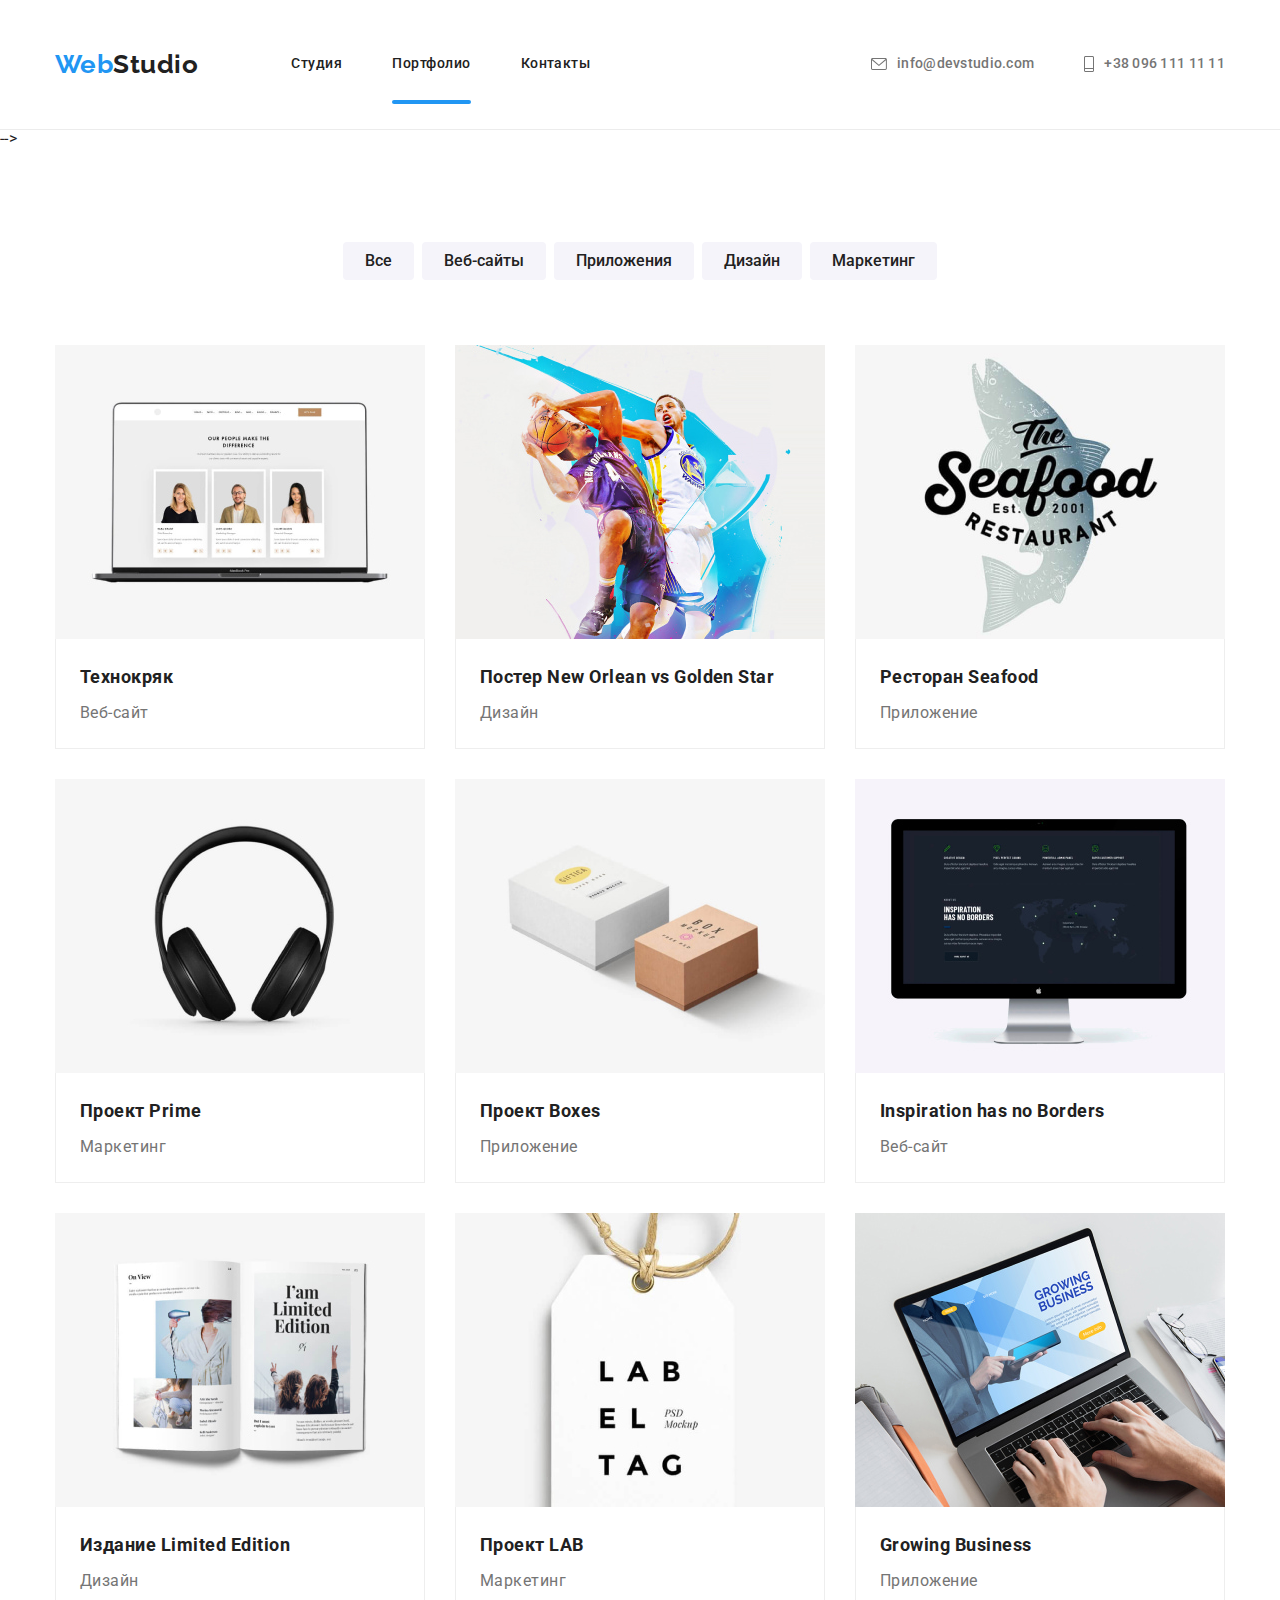
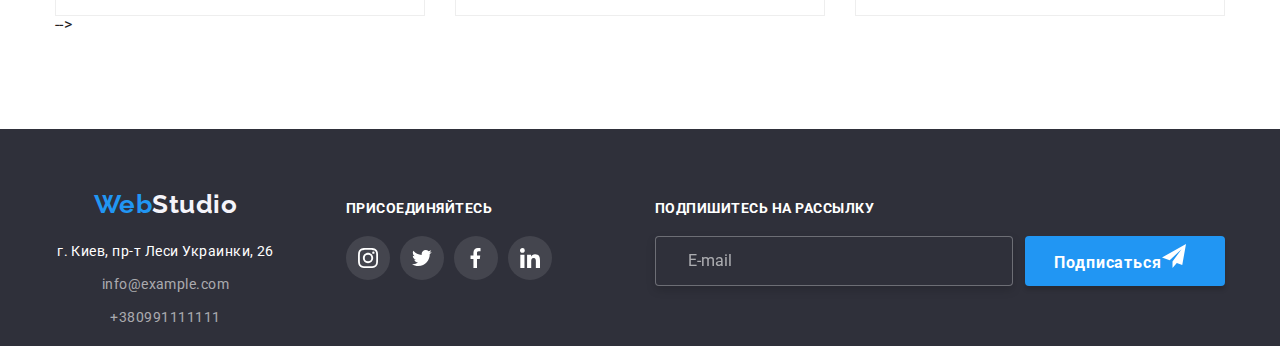
==== portfolio.html @ fa1cef8b "hw-8" ====
<!DOCTYPE html>
<html lang="en">
<head>
    <meta charset="UTF-8">
    <meta http-equiv="X-UA-Compatible" content="IE=edge">
    <meta name="viewport" content="width=device-width, initial-scale=1.0">
    <title>WebStudio</title>
    <link href="https://fonts.googleapis.com/css2?family=Raleway:wght@700&family=Roboto:wght@400;500;700;900&display=swap" 
        rel="stylesheet">
        <link rel="stylesheet" href="https://cdn.jsdelivr.net/npm/modern-normalize@1.1.0/modern-normalize.min.css">
    
    <link rel="stylesheet" href="./css/main.min.css">
</head>
<body class="body">
 <header class="header">
    <div class="container container__nav ">
        <a class="header__link " href="./index.html"><span class="header__logo">Web</span><span
                class="header__lable">Studio</span></a>

        <nav class="nav">
            <ul class="nav__list">
                <li class="nav__item"><a class="nav__link nav__link--current" href="./index.html">Студия</a></li>
                <li class="nav__item"><a class="nav__link nav__link--current nav__link--active "
                        href="./portfolio.html">Портфолио</a></li>
                <li class="nav__item"><a class="nav__link " href="">Контакты</a></li>

            </ul>
        </nav>


        <ul class="contacts">
            <li class="contacts__link"><a class="contacts__mail" href="mailtoo:info@devstudio.com"><svg
                        class="contacts__icon--mail">
                        <use href="./image/contacts/contacts.svg#icon-mail"></use>
                    </svg>info@devstudio.com</a></li>
            <li class="contacts__link"><a class="contacts__phone" href="tel:+380961111111"><svg
                        class="contacts__icon--phone">
                        <use href="./image/contacts/contacts.svg#icon-phone"></use>
                    </svg>+38 096 111 11 11</a></li>
        </ul>

    </div>
</header> -->


    
    <main>
               <section class="features" >
                <div class="container ">
                       
                <h1 hidden>Примеры работ</h1>
                            <ul class="features__benefits">
                                <li class="features__benesits"><button class="features__button" type="button">Все</button></li>
                            <li class="features__benesits"><button class="features__button" type="button">Веб-сайты</button></li>
                                <li class="features__benesits"><button class="features__button" type="button">Приложения</button></li>
                                <li class="features__benesits"><button class="features__button" type="button">Дизайн</button></li>
                                <li class="features__benesits"><button class="features__button" type="button">Маркетинг</button></li>
                            </ul>
                 
                        
                         <div class="project">
                            <ul class="project__list">
                               <li class="project__item">
                                  
                                       <a class="project__link" href="">
                                           <div class="project__card">
                                               <img src="./image/portfolio/Texno.jpg" alt="Технокряк" width="370" height="294"><p class="project__active">Ресурс предлагает комплексные предложения с разным уровнем функционала и сервисов. Все это позволит
                                                посетителю получить
                                                исчерпывающие сведения о компании или частном лице.</p>
                                           </div>
                                              <div class="project__description">
                                                    <h2 class="project__title" >Технокряк</h2>
                                                    <p class="project__text" >Веб-сайт</p>
                                            
                                              </div>
                                        </a>
                                  
                                   
                                </li>
                                <li class="project__item">
                                   <a class="project__link" href="">
                                   <div class="project__card">              
                                       <img src="./image/portfolio/New.jpg" alt="New Orlean vs Golden Star"  width="370" height="294">
                                       <p class="project__active">Ресурс предлагает комплексные предложения с разным уровнем функционала и сервисов. Все это позволит
                                    посетителю получить
                                    исчерпывающие сведения о компании или частном лице.</p></div>
                                           <div class="project__description">
                                                <h2 class="project__title">Постер New Orlean vs Golden Star</h2>
                                                <p class="project__text" >Дизайн</p>
                                           </div>
                                   </a>
                                    
                                </li>
                                <li class="project__item">
                                  <a class="project__link" href="">
                                        <div class="project__card"><img src="./image/portfolio/Seafood.jpg" alt="Ресторан Seafood" width="370" height="294"><p class="project__active">Ресурс предлагает комплексные предложения с разным уровнем функционала и сервисов. Все это позволит
                                            посетителю получить
                                            исчерпывающие сведения о компании или частном лице.</p></div>
                                           <div class="project__description">
                                                <h2 class="project__title">Ресторан Seafood</h2>
                                                <p class="project__text" >Приложение</p>
                                           </div>
                                  </a>
                                    
                                </li>
                                <li class="project__item">
                                    <a class="project__link" href="">
                                        <div class="project__card"><img src="./image/portfolio/Prime.jpg" alt="Проект Prime" width="370" height="294"><p class="project__active">Ресурс предлагает комплексные предложения с разным уровнем функционала и сервисов. Все это позволит
                                            посетителю получить
                                            исчерпывающие сведения о компании или частном лице.</p></div>
                                            <div class="project__description">
                                                <h2 class="project__title" >Проект Prime</h2>
                                                <p class="project__text" >Маркетинг</p>
                                            </div>
                                    </a>
                                    
                                </li>
                                <li class="project__item">
                                   <a class="project__link" href="">
                                       <div class="project__card"> <img src="./image/portfolio/Boxes.jpg" alt="Проект Boxes" width="370" height="294"><p class="project__active">Ресурс предлагает комплексные предложения с разным уровнем функционала и сервисов. Все это позволит
                                        посетителю получить
                                        исчерпывающие сведения о компании или частном лице.</p></div>
                                            <div class="project__description">
                                                <h2 class="project__title" >Проект Boxes</h2>
                                                <p class="project__text" >Приложение</p>
                                            </div>
                                   </a>
                                    
                                </li>
                                <li class="project__item">
                                    <a class="project__link" href="">
                                       <div class="project__card"> <img src="./image/portfolio/Inspiration.jpg" alt="Inspiration has no Borders" width="370" height="294"><p class="project__active">Ресурс предлагает комплексные предложения с разным уровнем функционала и сервисов. Все это позволит
                                        посетителю получить
                                        исчерпывающие сведения о компании или частном лице.</p></div>
                                            <div class="project__description">
                                                <h2 class="project__title" >Inspiration has no Borders</h2>
                                                <p class="project__text" >Веб-сайт</p>
                                            </div>
                                    </a>
                                    
                                </li>
                                <li class="project__item">
                                   <a class="project__link" href="">
                                        <div class="project__card"><img src="./image/portfolio/Limited.jpg" alt="Издание Limited Edition" width="370" height="294"><p class="project__active">Ресурс предлагает комплексные предложения с разным уровнем функционала и сервисов. Все это позволит
                                            посетителю получить
                                            исчерпывающие сведения о компании или частном лице.</p></div>
                                            <div class="project__description">
                                                <h2 class="project__title" >Издание Limited Edition</h2>
                                                <p class="project__text">Дизайн</p>
                                            </div>
                                   </a>
                                    
                                </li>
                                <li class="project__item">
                                    <a class="project__link" href="">
                                        <div class="project__card"><img src="./image/portfolio/LAB.jpg" alt="Проект LAB" width="370" height="294"><p class="project__active">Ресурс предлагает комплексные предложения с разным уровнем функционала и сервисов. Все это позволит
                                            посетителю получить
                                            исчерпывающие сведения о компании или частном лице.</p></div>
                                           <div class="project__description">
                                                <h2 class="project__title" >Проект LAB</h2>
                                                <p class="project__text">Маркетинг</p>
                                           </div>
                                    </a>
                                    
                                </li>
                                <li class="project__item">
                                    <a class="project__link" href="">
                                        <div class="project__card"><img src="./image/portfolio/Growing.jpg" alt="Growing Business" width="370" height="294"><p class="project__active">Ресурс предлагает комплексные предложения с разным уровнем функционала и сервисов. Все это позволит
                                            посетителю получить
                                            исчерпывающие сведения о компании или частном лице.</p></div>
                                           <div class="project__description">
                                                <h2 class="project__title" >Growing Business</h2>
                                                <p class="project__text" >Приложение</p>
                                           </div>
                                    </a>
                                 
                                </li>
                            </ul> 
                        </div>  -->
              </div> 
               </section>
        </main>
 <footer class="footer">
    <div class="container container__footer">
        <div class="footer__wrapper">
            <a class="footer__link" href="./index.html"><span class="footer__logo">Web</span><span
                    class="footer__visible">Studio</span></a>
            <address class="footer__address footer-contacts">г. Киев, пр-т Леси Украинки, 26</address>
            <ul class="footer__contacts">
                <li class="footer__item"><a class="footer__mail" href="mailto:info@example.com">info@example.com</a>
                </li>
                <li><a class="footer__phone" href="tel:+380991111111">+380991111111</a></li>
            </ul>
        </div>
        <div class="social-media">
            <h2 class="social-media__join">ПРИСОЕДИНЯЙТЕСЬ</h2>
            <ul class="social-media__list">
                <li class="social-media__team">
                    <a href="" class="social-media__icon"><svg class="social-media__network">
                            <use href="./image/network/symbol-defs.svg#icon-instagram"></use>
                        </svg></a>
                </li>
                <li class="social-media__team">
                    <a href="" class="social-media__icon"><svg class="social-media__network">
                            <use href="./image/network/symbol-defs.svg#icon-twitter"></use>
                        </svg></a>
                </li>
                <li class="social-media__team">
                    <a href="" class="social-media__icon"><svg class="social-media__network">
                            <use href="./image/network/symbol-defs.svg#icon-facebook"></use>
                        </svg></a>
                </li>
                <li class="social-media__team">
                    <a href="" class="social-media__icon"><svg class="social-media__network">
                            <use href="./image/network/symbol-defs.svg#icon-linkedin"></use>
                        </svg></a>
                </li>
            </ul>
        </div>

        <div class="subscribe">
            <h2 class="subscribe__title">Подпишитесь на рассылку</h2>
            <form class="subscribe__form">
                <label for="mail" class=""></label>
                <input type="text" class="footer-input" placeholder="E-mail" name="mail" id="mail">
                <button type="submit" class="subscribe__button"><span class="subscribe__text">Подписаться<svg
                            class="subscribe__icon">
                            <use href="./image/modal/airplane.svg#icon-airplane"></use>
                        </svg></span></button>
            </form>

        </div>
    </div>

</footer> 
</body>
</html>
---- css/main.min.css ----
:root{--primary-text-color: #2196f3;--title-text-color: #757575;--accent-color: #212121;--primary-background: #e5e5e5;--main-tetle-text: #ffffff}.visually-hidden{position:absolute;width:1px;height:1px;margin:-1px;border:0;padding:0;white-space:nowrap;clip-path:inset(100%);clip:rect(0 0 0 0);overflow:hidden}.body-common{color:var(--accent-color);font-family:Roboto,sans-serif;letter-spacing:.03em}h1,h2,h3,h4,p{margin-top:0;margin-bottom:0}ul{list-style:none;padding-left:0;margin-top:0;margin-bottom:0}textarea{resize:none}a{text-decoration:none}img{display:block;height:auto}a{color:var(--accent-color);text-decoration:none}.body{color:var(--accent-color);font-family:Roboto,sans-serif;letter-spacing:.03em}.container{width:100%;padding-left:15px;padding-right:15px;margin-left:auto;margin-right:auto}@media screen and (min-width: 768px){.container{width:768px}}@media screen and (min-width: 1200px){.container{width:1200px}}.header{border-bottom:1px solid #ececec;padding-top:16px;padding-bottom:16px}@media screen and (min-width: 768px){.header{padding-top:26px;padding-bottom:26px}}@media screen and (min-width: 1200px){.header{padding-top:24px;padding-bottom:25px}}.container__nav{display:flex;align-items:center}.header__link{font-family:Raleway;font-weight:700;margin-right:93px}@media screen and (max-width: 768px){.header__link{margin-right:88px}}@media screen and (min-width: 320px){.header__link{font-size:24px;line-height:1.16}}@media screen and (min-width: 767px){.header__link{font-size:24px;line-height:1.16}}@media screen and (min-width: 1200px){.header__link{font-size:26px;line-height:1.19}}@media screen and (max-width: 767px){.nav{display:none}}.nav__list{display:flex}.nav__item{margin-right:50px}.nav__item:last-child{margin:0}.nav__link:active{color:var(--primary-text-color)}.nav__link{padding-top:32px;padding-bottom:32px;display:block;position:relative;transition:color 250ms cubic-bezier(0.4, 0, 0.2, 1)}.nav__link:hover,.nav__link:focus{color:var(--primary-text-color)}.nav__link:active::after,.nav__link:focus::after{opacity:0}.nav__link--active:after{content:"";display:block;width:100%;height:4px;background-color:var(--primary-text-color);border-radius:2px;position:absolute;left:0;bottom:0;opacity:1}.nav__link--current{color:#2196f3}.header-contacts{display:flex;justify-content:flex-end}.contacts{display:flex;margin-left:auto;flex-direction:column}@media screen and (max-width: 767px){.contacts{display:none}}@media screen and (min-width: 1200px){.contacts{flex-direction:row}}@media screen and (min-width: 767px){.contacts__link{margin-right:auto}}@media screen and (min-width: 1200px){.contacts__link{margin-right:50px}}.contacts__icon--phone{width:10px;height:16px;margin-right:10px;fill:currentColor;transition:fill 250ms cubic-bezier(0.4, 0, 0.2, 1)}.contacts__icon--mail{width:16px;height:12px;margin-right:10px;fill:currentColor;transition:fill 250ms cubic-bezier(0.4, 0, 0.2, 1)}.contacts__link:last-child{margin-right:0}a:hover .contacts__icon--mail{fill:var(--primary-text-color)}a:focus .contacts__icon--mail{fill:var(--primary-text-color)}a:hover .contacts__icon--phone{fill:var(--primary-text-color)}a:focus .contacts__icon--phone{fill:var(--primary-text-color)}.contacts__phone,.contacts__mail{color:var(--title-text-color);font-weight:500;font-size:14px;line-height:1.14;letter-spacing:.02em;align-items:center;display:flex;transition:color 250ms cubic-bezier(0.4, 0, 0.2, 1)}@media screen and (min-width: 767px){.contacts__phone,.contacts__mail{padding-top:5px;padding-bottom:5px}}@media screen and (min-width: 1200px){.contacts__phone,.contacts__mail{padding-top:32px;padding-bottom:32px}}.contacts__phone:hover,.contacts__phone:focus,.contacts__mail:hover,.contacts__mail:focus{color:var(--primary-text-color)}.plan{padding-top:94px;padding-bottom:94px}.plan__title{color:var(--accent-color);font-weight:700;font-size:14px;line-height:1.14;text-transform:uppercase;margin-bottom:10px}@media screen and (min-width: 320px)and (max-width: 767px){.plan__title{text-align:center}}@media screen and (min-width: 767px){.plan__list{display:flex;justify-content:center;flex-wrap:wrap}}@media screen and (min-width: 1200px){.plan__list{display:flex}}.plan__item{max-width:450px;margin-left:auto;margin-right:auto;margin-bottom:30px}@media screen and (min-width: 767px){.plan__item{width:354px;height:120px;margin-bottom:161px}}@media screen and (min-width: 1200px){.plan__item{width:270px;margin-right:30px;font-size:14px;line-height:1.7}.plan__item:last-child{margin-right:0}}.plan__item::before{display:block;content:"";height:120px;background-color:#f5f4fa;background-size:70px 70px;background-repeat:no-repeat;background-position:center;margin-bottom:30px}.plan__icon::before{background-image:url("../image/icon/antenna.svg")}.plan__vector::before{background-image:url("../image/icon/clock.svg")}.plan__diagram::before{background-image:url("../image/icon/diagram.svg")}.plan__astronaut::before{background-image:url("../image/icon/astronaut.svg")}.plan__advantage{font-size:14px;line-height:1.71}.mobile-menu{position:fixed;top:0;left:0;width:100vw;height:100vh;transform:translateX(100%);visibility:hidden;transition:transform 300ms;pointer-events:none}@media screen and (min-width: 480px)and (max-width: 767px){.mobile-menu{background-color:#fff;box-shadow:0px 4px 8px rgba(0,0,0,.04),0px 2px 4px rgba(0,0,0,.08),0px 1px 3px rgba(0,0,0,.16)}}.mobile-menu.is-open{transform:translateX(0);visibility:visible;pointer-events:initial}.mobile-nav{width:100%;height:100%;background-color:#fff;padding-top:48px;padding-left:40px}@media screen and (min-width: 480px)and (max-width: 767px){.mobile-nav{width:100%}}.mobile-nav__link{display:inline-block;margin-bottom:32px;font-weight:500;font-size:40px;line-height:47px;letter-spacing:.02em;color:#212121}.mobile-nav__link:hover{color:#2196f3}.mobile-nav__link:focus{color:#2196f3}.mobile-nav__list{display:inline-block;margin-bottom:306px}.mobile-contacts__link{display:inline-block;font-weight:500;font-size:34px;line-height:1.17;letter-spacing:.02em;color:#2196f3;margin-bottom:32px}.mobile-contacts__mail{display:inline-block;font-weight:500;font-size:24px;line-height:1.16px;letter-spacing:.02em;color:#757575;margin-bottom:64px}.mobile-socials{display:flex}.mobile_socials__link{font-weight:500;font-size:18px;line-height:1.2px;letter-spacing:.02em;color:#2196f3}.menu-btn{display:block;width:40px;height:40px;margin:0;padding:0;margin-left:auto;background-color:rgba(0,0,0,0);border:rgba(0,0,0,0);outline:rgba(0,0,0,0);z-index:99}@media screen and (min-width: 768px){.menu-btn{display:none}}.menu-btn__icon{width:40px;height:40px}.menu-btn__icon-open{opacity:0}.menu-btn__icon-close{opacity:1}.menu-btn.is-active .menu-btn__icon-open{opacity:1}.menu-btn.is-active .menu-btn__icon-close{opacity:0}.hero__button{color:var(--main-tetle-text);background-color:var(--primary-text-color);cursor:pointer;box-shadow:0px 4px 4px rgba(0,0,0,.15);border-radius:4px;font-weight:700;font-size:16px;line-height:1.88;width:200px;height:50px;display:block;margin-left:auto;margin-right:auto}.backdrop{position:fixed;top:0;left:0;width:100%;height:100%;background-color:rgba(0,0,0,.2);opacity:1;transition:opacity 250ms cubic-bezier(0.4, 0, 0.2, 1),visibility 250ms cubic-bezier(0.4, 0, 0.2, 1)}.backdrop.is-hidden{opacity:0;pointer-events:none;visibility:hidden}.backdrop.is-hidden .modal{transform:translate(-50%, -50%) scale(0.9)}.modal{min-height:581px;min-width:528px;background-color:var(--main-tetle-text);position:absolute;top:50%;left:50%;transform:translate(-50%, -50%) scale(1);transition:transform 250ms cubic-bezier(0.4, 0, 0.2, 1)}.buttom__close{position:absolute;top:8px;right:8px;width:30px;height:30px;cursor:pointer;border:1px solid rgba(0,0,0,.1);border-radius:100%;background:#fff}.buttom__close:before,.buttom__close:after{content:"";position:absolute;top:12px;left:4px;width:20px;height:2px;background:#000;transition:background-color 250ms cubic-bezier(0.4, 0, 0.2, 1)}.buttom__close:before{webkit-transform:rotate(45deg);transform:rotate(45deg)}.buttom__close:after{webkit-transform:rotate(-45deg);transform:rotate(-45deg)}.buttom__close:hover::before{background-color:var(--primary-text-color)}.buttom__close:hover::after{background-color:var(--primary-text-color)}.buttom__close:focus::before{background-color:var(--primary-text-color)}.buttom__close:focus::after{background-color:var(--primary-text-color)}.form{padding:40px;margin-left:auto;margin-right:auto}.form__field{margin-bottom:28px;display:flex;flex-direction:column;font-weight:400;font-size:12px;line-height:14px;color:var(--title-text-color)}.form__field{margin-bottom:10px;display:flex;flex-direction:column}.form__field:focus-within{fill:#2196f3}.form__user{position:absolute;top:107px;left:56px;width:12px;height:12px}.form__phone{position:absolute;top:174px;left:55px;width:13px;height:13px}.form__mail{position:absolute;width:15px;height:12px;top:243px;left:54px}.form__name{display:block;height:40px;position:relative;transition:border 250ms cubic-bezier(0.4, 0, 0.2, 1)}.form__title{font-weight:700;font-size:20px;line-height:23px;text-align:center;margin-bottom:12px;color:var(--accent-color)}.form label{margin-bottom:4px}.form input{margin:0;padding:6px 10px;border:1px solid rgba(33,33,33,.2);border-radius:4px;padding-left:42px;outline:none}input:focus{border:1px solid var(--primary-text-color)}.form input::placeholder{padding-left:16px;font-size:12px;line-height:14px;letter-spacing:.01em;color:rgba(117,117,117,.5)}.form__agree{font-weight:400;font-size:14px;line-height:24px;color:var(--title-text-color);margin-bottom:30px;display:flex}.form__agree input{margin-right:8px}.form__agree label{display:flex;align-items:center}textarea:focus{border:1px solid var(--primary-text-color)}.form__comment{padding:16px;border:1px solid rgba(33,33,33,.2);box-sizing:border-box;border-radius:4px;height:120px;color:rgba(117,117,117,.5);outline:none;transition:border 250ms cubic-bezier(0.4, 0, 0.2, 1)}.visually-hidden:checked+.form__lable{border-color:#2196f3;background-color:#2196f3;background-image:url("../image/modal/check.svg");background-size:contain;background-origin:border-box;background-repeat:no-repeat}.visually-hidden:focus+.form__lable{border-color:#2196f3}.form__lable{display:inline-block;border:2px solid var(--accent-color);border-radius:2px;width:16px;height:15px;margin-right:8px}.button__send{display:block;width:200px;height:50px;background-color:var(--primary-text-color);box-shadow:0px 4px 4px rgba(0,0,0,.15);border-radius:4px;margin-left:auto;margin-right:auto;color:var(--main-tetle-text);font-weight:700;font-size:16px;line-height:30px;letter-spacing:.06em}.form__link{color:#2196f3;text-decoration:underline}.hero{background:#2f303a;max-width:1600px;padding-top:118px;padding-bottom:118px;height:400px;text-align:center;margin-left:auto;margin-right:auto;background-position:center;background-size:cover;background-repeat:no-repeat;background-image:linear-gradient(to right, rgba(47, 48, 58, 0.4), rgba(47, 48, 58, 0.4)),url("../image/home/team.jpg")}@media screen and (min-width: 1200px){.hero{padding-top:200px;padding-bottom:200px}}.hero__title{display:block;max-width:360px;font-weight:900;font-size:26px;line-height:1.62;text-align:center;letter-spacing:.06em;text-transform:uppercase;color:var(--main-tetle-text);margin-left:auto;margin-right:auto;margin-bottom:30px}@media screen and (min-width: 1200px){.hero__title{max-width:700px;font-size:44px;line-height:1.36}}@media screen and (max-width: 1199px){.about__section{display:none}}.about__list{display:flex;margin-right:-30px}.about__item{flex-basis:calc((100% - 180px)/3);margin-right:30px;position:relative}.about__item:last-child{margin-right:0}.about__title{color:var(--accent-color);font-size:36px;line-height:1.17;text-align:center;margin-bottom:50px}.about__text{position:absolute;bottom:0;width:370px;height:70px;background-color:rgba(47,48,58,.8)}.about__description{font-weight:700;font-size:14px;line-height:16px;text-align:center;text-transform:uppercase;color:#fff;padding-top:27px}.team{background:#f5f4fa;padding-top:94px;padding-bottom:94px;height:2761px}@media screen and (min-width: 767px){.team__list{display:flex;flex-wrap:wrap}}@media screen and (min-width: 1200px){.team__list{display:flex}}.team__item{background:#fff;box-shadow:0px 1px 3px rgba(0,0,0,.12),0px 1px 1px rgba(0,0,0,.14),0px 2px 1px rgba(0,0,0,.2);border-radius:0px 0px 4px 4px;width:450px;margin-left:auto;margin-right:auto;margin-bottom:30px}.team__item:last-child{margin-bottom:0px}@media screen and (min-width: 767px)and (max-width: 1199px){.team__item{width:353px;margin-right:30px;margin-bottom:30px;flex-basis:calc((100% - 60px)/2)}.team__item:nth-child(n+3){margin-bottom:0}}@media screen and (min-width: 1200px){.team__item{width:270px;margin:0;margin-right:30px}}.team__caption-list:last-child{margin-right:0}.team__img{display:flex;flex-basis:calc((100% - 360px)/4);margin-right:30px}.team__caption{font-weight:bold;font-size:28px;line-height:1.17;text-align:center;letter-spacing:.03em;margin-bottom:30px}@media screen and (min-width: 1200px){.team__caption{font-size:36px;line-height:42px;margin-bottom:50px}}.team__title{font-weight:500;font-size:16px;line-height:1.18;text-align:center;margin-bottom:10px}.team__aside{padding-top:30px;padding-bottom:30px}.team__desc{font-size:16px;line-height:1.18;color:var(--title-text-color);margin-bottom:0;text-align:center}.team-list__icon{display:flex;padding-top:16px;justify-content:center}.team__icon{margin-right:10px;text-align:center}.team__icon:last-child{margin-right:0}.team__link{width:44px;height:44px;display:flex;justify-content:center;align-items:center;border-radius:50%;transition:background-color 250ms cubic-bezier(0.4, 0, 0.2, 1)}.team__link:hover,.team__link:focus{fill:#fff;background-color:#2196f3}.team__svg{width:20px;height:20px;fill:#afb1b8;transition:fill 250ms cubic-bezier(0.4, 0, 0.2, 1)}.team__link:hover .team__svg,.team__link:focus .team__svg{fill:#fff}.clients{padding-top:94px;padding-bottom:94px}.clients__list{display:flex;justify-content:center;flex-wrap:wrap;margin-right:-30px;margin-bottom:-30px}.clients__item{min-width:210px;min-height:92px;margin-right:30px;margin-bottom:30px}@media scscreen and (min-width: 767px)and (max-width: 1199px){.clients__item{min-width:226px}.clients__item:nth-child(n+3){margin-bottom:0}}@media screen and (min-width: 1200px){.clients__item{min-width:170px}}.clients__item{fill:#2196f3}.clients__item:not(:last-child){margin-right:30px}.clients__link{display:flex;width:100%;height:100%;justify-content:center;align-items:center;border:1px solid #afb1b8;border-radius:4px;transition:border-color 250ms cubic-bezier(0.4, 0, 0.2, 1)}.clients__link:hover,.clients__link:focus{fill:#2196f3}.clients__link:hover,.clients__link:focus{border-color:#2196f3}.clients__link:hover .clients__item:last-child{margin-right:0}.clients__link{fill:#afb1b8}.clients-title{text-align:center;font-weight:bold;font-size:36px;line-height:42px;color:var(--accent-color);margin-bottom:50px}.clients__icon:hover .clients__link,.clients__icon:focus .clients__link{fill:#2196f3}.clients__icon{width:106px;height:60px;transition:fill 250ms cubic-bezier(0.4, 0, 0.2, 1)}.footer{background:#2f303a;padding-top:60px;padding-bottom:60px}.footer__logo,.header__logo{color:var(--primary-text-color)}.footer__visible{color:#f5f4fa;font-family:Raleway}.footer__wrapper{margin-bottom:60px}@media screen and (min-width: 768px){.footer__wrapper{margin-right:165px}}@media screen and (man-width: 1199px){.footer__wrapper{justify-content:center}}@media screen and (min-width: 1200px){.footer__wrapper{margin-right:70px;flex-grow:1;margin-bottom:-60px}}.footer__link{display:inline-block;font-family:Raleway;font-weight:700;font-size:26px;line-height:1.19;display:block;margin-bottom:20px}.footer__address{font-style:normal;font-size:14px;line-height:1.71;color:var(--main-tetle-text);margin-bottom:9px}.footer__item:not(:last-child){margin-bottom:9px}.footer__phone,.footer__mail{font-size:14px;line-height:1.71;color:rgba(255,255,255,.6)}.social-media__icon{display:flex;width:44px;height:44px;border-radius:50%;justify-content:center;align-items:center;transition:background-color 250ms cubic-bezier(0.4, 0, 0.2, 1)}.social-media__icon:hover,.social-media__icon:focus{fill:#fff;background-color:#2196f3}.social-media__network{width:20px;height:20px}.container__footer{text-align:center}@media screen and (min-width: 768px){.container__footer{display:flex;align-items:baseline;justify-content:space-around;flex-wrap:wrap}}@media screen and (min-width: 1200px){.container__footer{justify-content:left;flex-wrap:nowrap}}.social-media__list{display:flex}@media screen and (max-width: 1199px){.social-media__list{justify-content:center}}@media screen and (min-width: 1200px){.social-media__list{justify-content:center}}.social-media{display:flex;flex-direction:column}@media screen and (max-width: 767px){.social-media{margin-top:60px}}@media screen and (max-width: 1199px){.social-media{justify-content:center}}@media screen and (min-width: 1200px){.social-media{justify-content:left;margin-right:93px}}.social-media__join{font-weight:700;font-size:14px;line-height:16px;text-transform:uppercase;color:#fff;margin-bottom:20px;text-align:center}@media screen and (min-width: 1200px){.social-media__join{text-align:left}}.social-media__team{margin-right:10px;border-radius:50%;justify-content:center;align-items:center;background-color:rgba(255,255,255,.1);transition:opacity 250ms cubic-bezier(0.4, 0, 0.2, 1)}.social-media__team:not(:last-child){margin-right:10px}.social-media__network{fill:#fff}.subscribe__title{margin-bottom:20px;font-weight:700;font-size:14px;line-height:16px;text-transform:uppercase;color:var(--main-tetle-text)}@media screen and (min-width: 1200px){.subscribe__title{text-align:left}}.subscribe__form{margin-top:20px}@media screen and (min-width: 768px){.subscribe__form{flex-wrap:nowrap;align-items:center}}@media screen and (min-width: 1200px){.subscribe__form{display:flex;align-items:center}}.footer-input{font-size:16px;line-height:1.25;padding-left:15px;align-items:center;width:100%;height:50px;background-color:#2f303a;border:1px solid rgba(255,255,255,.3);filter:drop-shadow(0px 4px 4px rgba(0, 0, 0, 0.15));border-radius:4px}@media screen and (max-width: 1199px){.footer-input{max-width:450px}}@media screen and (min-width: 480px){.footer-input{width:450px}}@media screen and (min-width: 1200px){.footer-input{max-width:100%}}.footer-input::placeholder{color:rgba(255,255,255,.6)}@media screen and (max-width: 1199px){.subscribe{margin-top:60px}}@media screen and (min-width: 1200px){.subscribe{max-width:570px}}.subscribe__form input::placeholder{padding:16px}.subscribe__form input{padding-left:16px}.subscribe__button{display:inline-flex;align-items:center;justify-content:center;margin-top:20px;margin-right:auto;margin-left:auto;min-width:200px;height:50px;font-weight:700;font-size:16px;line-height:1.88;letter-spacing:.06em;background-color:var(--primary-text-color);border:none;border-radius:4px;box-shadow:0px 4px 4px rgba(0,0,0,.15)}@media screen and (min-width: 1200px){.subscribe__button{margin-top:0;margin-right:0;margin-left:12px}}.subscribe__button:hover,.subscribe__button:focus{background-color:#188ce8}.subscribe__text{font-weight:700;font-size:16px;line-height:30px;letter-spacing:.06em;color:var(--main-tetle-text);margin-right:10px}.subscribe__icon{width:24px;height:24px}.header__logo{font-family:Raleway;font-weight:700;font-size:26px;line-height:1.19}@media screen and (min-width: 1200px){.header__logo{font-size:26px}}.header__lable{color:var(--accent-color)}.nav__link{color:var(--accent-color);font-weight:500;font-size:14px;line-height:1.14}.nav__link:hover,.nav__link:focus{color:var(--primary-text-color)}.features{padding-top:94px;padding-bottom:94px}.features__benefits{display:flex;flex-wrap:wrap;margin-bottom:40px}@media screen and (min-width: 480px)and (man-width: 768px){.features__benefits{justify-content:start}}@media screen and (min-width: 768px){.features__benefits{justify-content:center;margin-bottom:30px}}@media screen and (min-width: 1199px){.features__benefits{transition:opacity 250ms cubic-bezier(0.4, 0, 0.2, 1);margin-bottom:50px}}.features__benesits:not(:last-child){margin-right:8px;margin-bottom:15px}.features__button{cursor:pointer;color:var(--accent-color);background-color:#f5f4fa;font-weight:500;font-size:16px;line-height:1.6;border:none;border-radius:4px;font-family:Roboto;padding-left:22px;padding-right:22px;padding-top:6px;padding-bottom:6px;transition:color 250ms cubic-bezier(0.4, 0, 0.2, 1),background-color 250ms cubic-bezier(0.4, 0, 0.2, 1)}.features__button:hover,.features__button:focus{color:#fff;background-color:var(--primary-text-color)}.features__button:hover,.features__button:focus{box-shadow:0px 3px 1px rgba(0,0,0,.1),0px 1px 2px rgba(0,0,0,.08),0px 2px 2px rgba(0,0,0,.12)}.project__list{display:flex;flex-wrap:wrap;margin-top:-30px;margin-left:-30px}.project__item{flex-basis:calc(33.3333333333% - 30px);margin-top:30px;margin-left:30px}.project__link:hover .project__active,.project__link:focus .project__active{transform:translateY(0)}.project__card{overflow:hidden;position:relative}.project__active{transform:translateY(100%);padding:63px 24px;display:block;position:absolute;font-weight:400;font-size:18px;line-height:28px;color:var(--main-tetle-text);background-color:rgba(33,150,243,.9);justify-content:center;height:100%;width:100%;top:0;left:0;transition:transform 250ms cubic-bezier(0.4, 0, 0.2, 1)}.project__link{display:block;transition:box-shadow 250ms cubic-bezier(0.4, 0, 0.2, 1)}.project__link:hover,.project__link:focus{box-shadow:0px 1px 1px rgba(0,0,0,.12),0px 4px 4px rgba(0,0,0,.06),1px 4px 6px rgba(0,0,0,.16)}.project__list{display:flex;flex-wrap:wrap;margin-top:-30px;margin-left:-30px}.project__title{font-weight:700;font-size:18px;line-height:2;margin-bottom:4px}.project__item,.project__text{font-weight:400;font-size:16px;line-height:1.8}.project__text{color:var(--title-text-color)}.project__description{padding:20px 24px;margin:0;border-left:1px solid #eee;border-right:1px solid #eee;border-bottom:1px solid #eee}/*# sourceMappingURL=main.min.css.map */
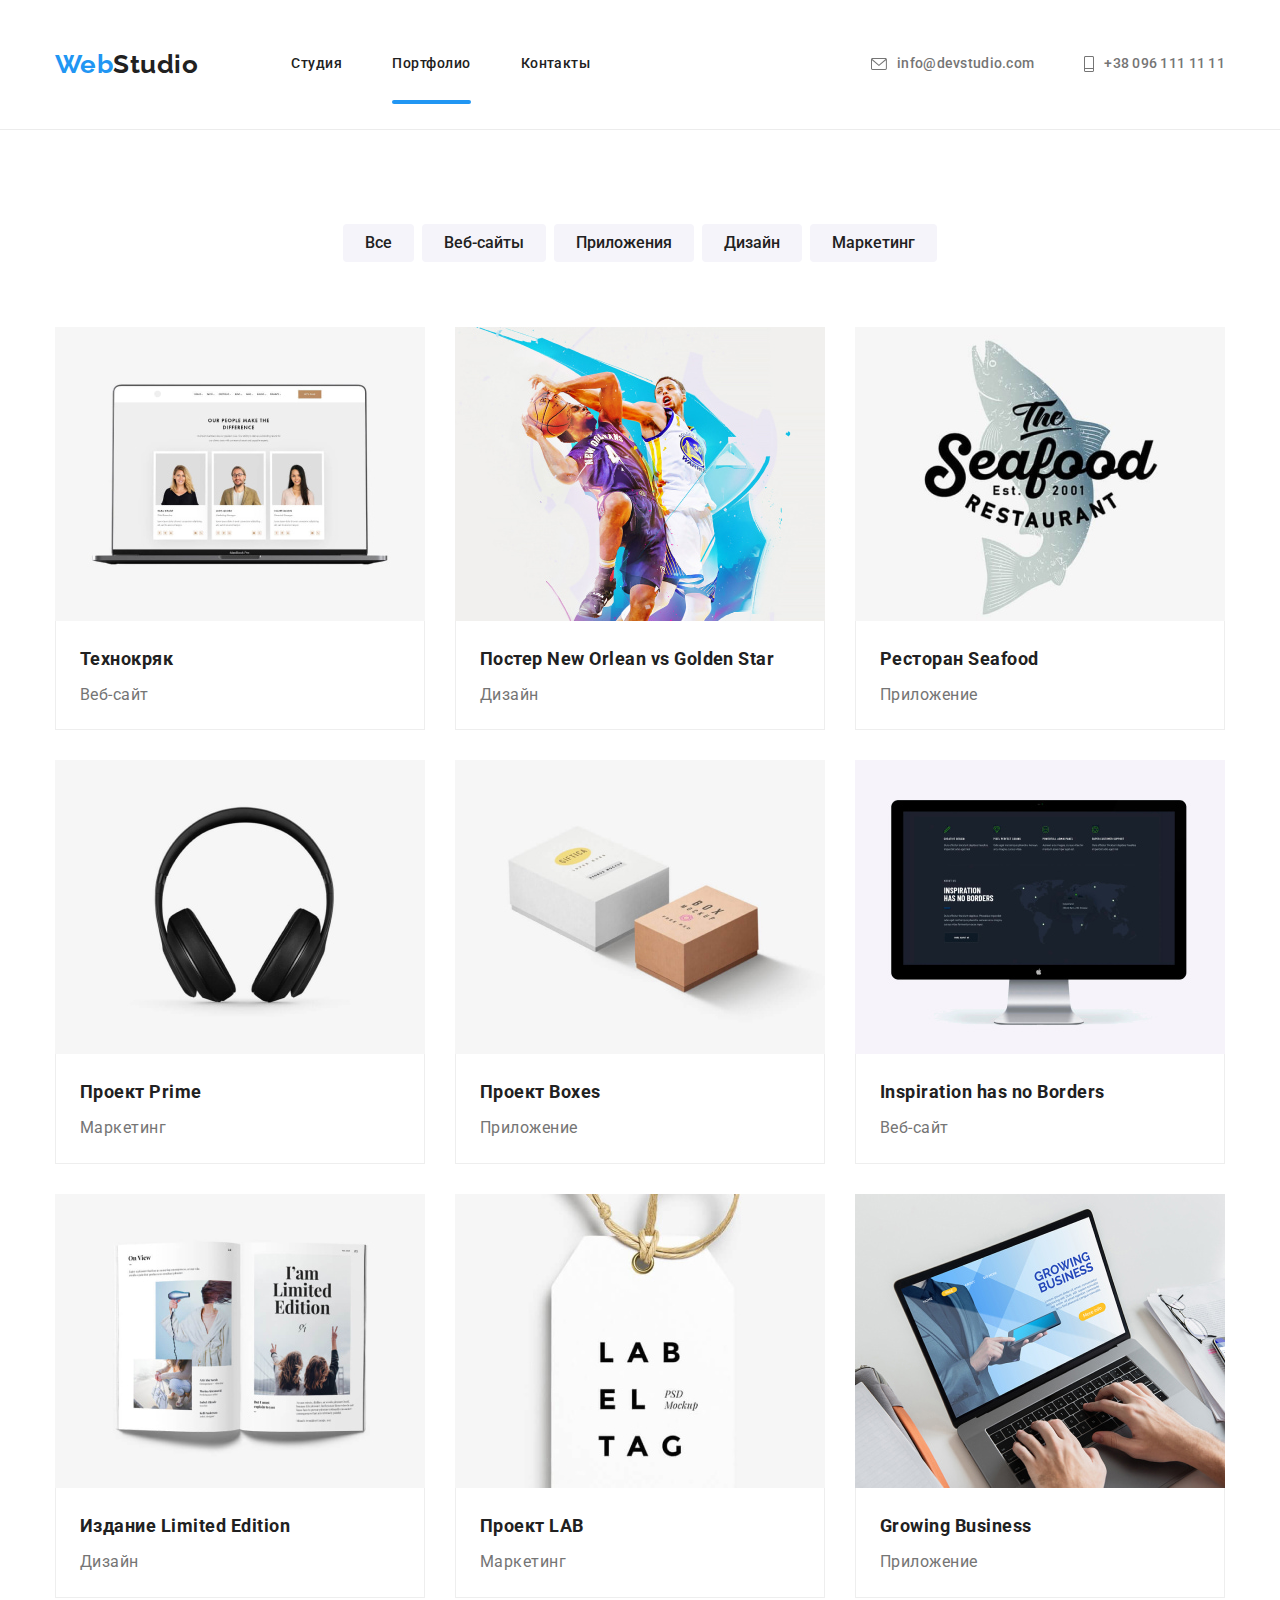
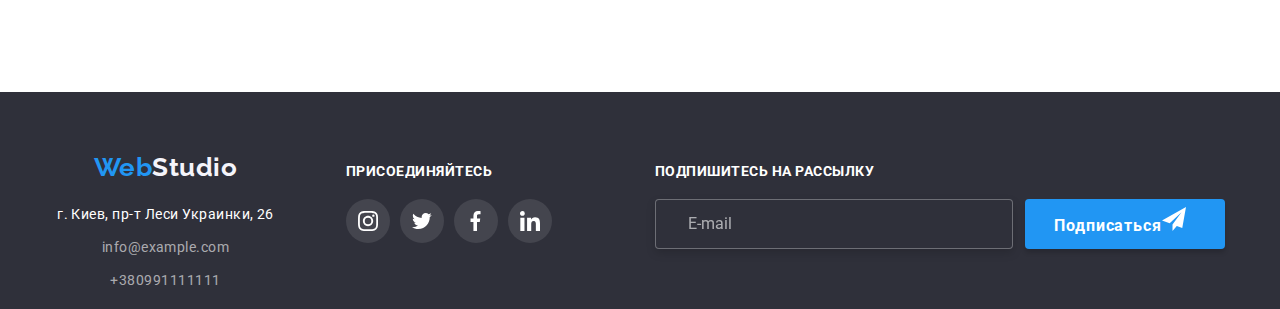
==== commit fbe0adee: "hw-8-8" ====
--- a/portfolio.html
+++ b/portfolio.html
@@ -40,7 +40,7 @@
         </ul>
 
     </div>
-</header> -->
+</header> 
 
 
     
@@ -176,7 +176,7 @@
                                  
                                 </li>
                             </ul> 
-                        </div>  -->
+                        </div> 
               </div> 
                </section>
         </main>
--- a/css/main.min.css
+++ b/css/main.min.css
@@ -1 +1 @@
-:root{--primary-text-color: #2196f3;--title-text-color: #757575;--accent-color: #212121;--primary-background: #e5e5e5;--main-tetle-text: #ffffff}.visually-hidden{position:absolute;width:1px;height:1px;margin:-1px;border:0;padding:0;white-space:nowrap;clip-path:inset(100%);clip:rect(0 0 0 0);overflow:hidden}.body-common{color:var(--accent-color);font-family:Roboto,sans-serif;letter-spacing:.03em}h1,h2,h3,h4,p{margin-top:0;margin-bottom:0}ul{list-style:none;padding-left:0;margin-top:0;margin-bottom:0}textarea{resize:none}a{text-decoration:none}img{display:block;height:auto}a{color:var(--accent-color);text-decoration:none}.body{color:var(--accent-color);font-family:Roboto,sans-serif;letter-spacing:.03em}.container{width:100%;padding-left:15px;padding-right:15px;margin-left:auto;margin-right:auto}@media screen and (min-width: 768px){.container{width:768px}}@media screen and (min-width: 1200px){.container{width:1200px}}.header{border-bottom:1px solid #ececec;padding-top:16px;padding-bottom:16px}@media screen and (min-width: 768px){.header{padding-top:26px;padding-bottom:26px}}@media screen and (min-width: 1200px){.header{padding-top:24px;padding-bottom:25px}}.container__nav{display:flex;align-items:center}.header__link{font-family:Raleway;font-weight:700;margin-right:93px}@media screen and (max-width: 768px){.header__link{margin-right:88px}}@media screen and (min-width: 320px){.header__link{font-size:24px;line-height:1.16}}@media screen and (min-width: 767px){.header__link{font-size:24px;line-height:1.16}}@media screen and (min-width: 1200px){.header__link{font-size:26px;line-height:1.19}}@media screen and (max-width: 767px){.nav{display:none}}.nav__list{display:flex}.nav__item{margin-right:50px}.nav__item:last-child{margin:0}.nav__link:active{color:var(--primary-text-color)}.nav__link{padding-top:32px;padding-bottom:32px;display:block;position:relative;transition:color 250ms cubic-bezier(0.4, 0, 0.2, 1)}.nav__link:hover,.nav__link:focus{color:var(--primary-text-color)}.nav__link:active::after,.nav__link:focus::after{opacity:0}.nav__link--active:after{content:"";display:block;width:100%;height:4px;background-color:var(--primary-text-color);border-radius:2px;position:absolute;left:0;bottom:0;opacity:1}.nav__link--current{color:#2196f3}.header-contacts{display:flex;justify-content:flex-end}.contacts{display:flex;margin-left:auto;flex-direction:column}@media screen and (max-width: 767px){.contacts{display:none}}@media screen and (min-width: 1200px){.contacts{flex-direction:row}}@media screen and (min-width: 767px){.contacts__link{margin-right:auto}}@media screen and (min-width: 1200px){.contacts__link{margin-right:50px}}.contacts__icon--phone{width:10px;height:16px;margin-right:10px;fill:currentColor;transition:fill 250ms cubic-bezier(0.4, 0, 0.2, 1)}.contacts__icon--mail{width:16px;height:12px;margin-right:10px;fill:currentColor;transition:fill 250ms cubic-bezier(0.4, 0, 0.2, 1)}.contacts__link:last-child{margin-right:0}a:hover .contacts__icon--mail{fill:var(--primary-text-color)}a:focus .contacts__icon--mail{fill:var(--primary-text-color)}a:hover .contacts__icon--phone{fill:var(--primary-text-color)}a:focus .contacts__icon--phone{fill:var(--primary-text-color)}.contacts__phone,.contacts__mail{color:var(--title-text-color);font-weight:500;font-size:14px;line-height:1.14;letter-spacing:.02em;align-items:center;display:flex;transition:color 250ms cubic-bezier(0.4, 0, 0.2, 1)}@media screen and (min-width: 767px){.contacts__phone,.contacts__mail{padding-top:5px;padding-bottom:5px}}@media screen and (min-width: 1200px){.contacts__phone,.contacts__mail{padding-top:32px;padding-bottom:32px}}.contacts__phone:hover,.contacts__phone:focus,.contacts__mail:hover,.contacts__mail:focus{color:var(--primary-text-color)}.plan{padding-top:94px;padding-bottom:94px}.plan__title{color:var(--accent-color);font-weight:700;font-size:14px;line-height:1.14;text-transform:uppercase;margin-bottom:10px}@media screen and (min-width: 320px)and (max-width: 767px){.plan__title{text-align:center}}@media screen and (min-width: 767px){.plan__list{display:flex;justify-content:center;flex-wrap:wrap}}@media screen and (min-width: 1200px){.plan__list{display:flex}}.plan__item{max-width:450px;margin-left:auto;margin-right:auto;margin-bottom:30px}@media screen and (min-width: 767px){.plan__item{width:354px;height:120px;margin-bottom:161px}}@media screen and (min-width: 1200px){.plan__item{width:270px;margin-right:30px;font-size:14px;line-height:1.7}.plan__item:last-child{margin-right:0}}.plan__item::before{display:block;content:"";height:120px;background-color:#f5f4fa;background-size:70px 70px;background-repeat:no-repeat;background-position:center;margin-bottom:30px}.plan__icon::before{background-image:url("../image/icon/antenna.svg")}.plan__vector::before{background-image:url("../image/icon/clock.svg")}.plan__diagram::before{background-image:url("../image/icon/diagram.svg")}.plan__astronaut::before{background-image:url("../image/icon/astronaut.svg")}.plan__advantage{font-size:14px;line-height:1.71}.mobile-menu{position:fixed;top:0;left:0;width:100vw;height:100vh;transform:translateX(100%);visibility:hidden;transition:transform 300ms;pointer-events:none}@media screen and (min-width: 480px)and (max-width: 767px){.mobile-menu{background-color:#fff;box-shadow:0px 4px 8px rgba(0,0,0,.04),0px 2px 4px rgba(0,0,0,.08),0px 1px 3px rgba(0,0,0,.16)}}.mobile-menu.is-open{transform:translateX(0);visibility:visible;pointer-events:initial}.mobile-nav{width:100%;height:100%;background-color:#fff;padding-top:48px;padding-left:40px}@media screen and (min-width: 480px)and (max-width: 767px){.mobile-nav{width:100%}}.mobile-nav__link{display:inline-block;margin-bottom:32px;font-weight:500;font-size:40px;line-height:47px;letter-spacing:.02em;color:#212121}.mobile-nav__link:hover{color:#2196f3}.mobile-nav__link:focus{color:#2196f3}.mobile-nav__list{display:inline-block;margin-bottom:306px}.mobile-contacts__link{display:inline-block;font-weight:500;font-size:34px;line-height:1.17;letter-spacing:.02em;color:#2196f3;margin-bottom:32px}.mobile-contacts__mail{display:inline-block;font-weight:500;font-size:24px;line-height:1.16px;letter-spacing:.02em;color:#757575;margin-bottom:64px}.mobile-socials{display:flex}.mobile_socials__link{font-weight:500;font-size:18px;line-height:1.2px;letter-spacing:.02em;color:#2196f3}.menu-btn{display:block;width:40px;height:40px;margin:0;padding:0;margin-left:auto;background-color:rgba(0,0,0,0);border:rgba(0,0,0,0);outline:rgba(0,0,0,0);z-index:99}@media screen and (min-width: 768px){.menu-btn{display:none}}.menu-btn__icon{width:40px;height:40px}.menu-btn__icon-open{opacity:0}.menu-btn__icon-close{opacity:1}.menu-btn.is-active .menu-btn__icon-open{opacity:1}.menu-btn.is-active .menu-btn__icon-close{opacity:0}.hero__button{color:var(--main-tetle-text);background-color:var(--primary-text-color);cursor:pointer;box-shadow:0px 4px 4px rgba(0,0,0,.15);border-radius:4px;font-weight:700;font-size:16px;line-height:1.88;width:200px;height:50px;display:block;margin-left:auto;margin-right:auto}.backdrop{position:fixed;top:0;left:0;width:100%;height:100%;background-color:rgba(0,0,0,.2);opacity:1;transition:opacity 250ms cubic-bezier(0.4, 0, 0.2, 1),visibility 250ms cubic-bezier(0.4, 0, 0.2, 1)}.backdrop.is-hidden{opacity:0;pointer-events:none;visibility:hidden}.backdrop.is-hidden .modal{transform:translate(-50%, -50%) scale(0.9)}.modal{min-height:581px;min-width:528px;background-color:var(--main-tetle-text);position:absolute;top:50%;left:50%;transform:translate(-50%, -50%) scale(1);transition:transform 250ms cubic-bezier(0.4, 0, 0.2, 1)}.buttom__close{position:absolute;top:8px;right:8px;width:30px;height:30px;cursor:pointer;border:1px solid rgba(0,0,0,.1);border-radius:100%;background:#fff}.buttom__close:before,.buttom__close:after{content:"";position:absolute;top:12px;left:4px;width:20px;height:2px;background:#000;transition:background-color 250ms cubic-bezier(0.4, 0, 0.2, 1)}.buttom__close:before{webkit-transform:rotate(45deg);transform:rotate(45deg)}.buttom__close:after{webkit-transform:rotate(-45deg);transform:rotate(-45deg)}.buttom__close:hover::before{background-color:var(--primary-text-color)}.buttom__close:hover::after{background-color:var(--primary-text-color)}.buttom__close:focus::before{background-color:var(--primary-text-color)}.buttom__close:focus::after{background-color:var(--primary-text-color)}.form{padding:40px;margin-left:auto;margin-right:auto}.form__field{margin-bottom:28px;display:flex;flex-direction:column;font-weight:400;font-size:12px;line-height:14px;color:var(--title-text-color)}.form__field{margin-bottom:10px;display:flex;flex-direction:column}.form__field:focus-within{fill:#2196f3}.form__user{position:absolute;top:107px;left:56px;width:12px;height:12px}.form__phone{position:absolute;top:174px;left:55px;width:13px;height:13px}.form__mail{position:absolute;width:15px;height:12px;top:243px;left:54px}.form__name{display:block;height:40px;position:relative;transition:border 250ms cubic-bezier(0.4, 0, 0.2, 1)}.form__title{font-weight:700;font-size:20px;line-height:23px;text-align:center;margin-bottom:12px;color:var(--accent-color)}.form label{margin-bottom:4px}.form input{margin:0;padding:6px 10px;border:1px solid rgba(33,33,33,.2);border-radius:4px;padding-left:42px;outline:none}input:focus{border:1px solid var(--primary-text-color)}.form input::placeholder{padding-left:16px;font-size:12px;line-height:14px;letter-spacing:.01em;color:rgba(117,117,117,.5)}.form__agree{font-weight:400;font-size:14px;line-height:24px;color:var(--title-text-color);margin-bottom:30px;display:flex}.form__agree input{margin-right:8px}.form__agree label{display:flex;align-items:center}textarea:focus{border:1px solid var(--primary-text-color)}.form__comment{padding:16px;border:1px solid rgba(33,33,33,.2);box-sizing:border-box;border-radius:4px;height:120px;color:rgba(117,117,117,.5);outline:none;transition:border 250ms cubic-bezier(0.4, 0, 0.2, 1)}.visually-hidden:checked+.form__lable{border-color:#2196f3;background-color:#2196f3;background-image:url("../image/modal/check.svg");background-size:contain;background-origin:border-box;background-repeat:no-repeat}.visually-hidden:focus+.form__lable{border-color:#2196f3}.form__lable{display:inline-block;border:2px solid var(--accent-color);border-radius:2px;width:16px;height:15px;margin-right:8px}.button__send{display:block;width:200px;height:50px;background-color:var(--primary-text-color);box-shadow:0px 4px 4px rgba(0,0,0,.15);border-radius:4px;margin-left:auto;margin-right:auto;color:var(--main-tetle-text);font-weight:700;font-size:16px;line-height:30px;letter-spacing:.06em}.form__link{color:#2196f3;text-decoration:underline}.hero{background:#2f303a;max-width:1600px;padding-top:118px;padding-bottom:118px;height:400px;text-align:center;margin-left:auto;margin-right:auto;background-position:center;background-size:cover;background-repeat:no-repeat;background-image:linear-gradient(to right, rgba(47, 48, 58, 0.4), rgba(47, 48, 58, 0.4)),url("../image/home/team.jpg")}@media screen and (min-width: 1200px){.hero{padding-top:200px;padding-bottom:200px}}.hero__title{display:block;max-width:360px;font-weight:900;font-size:26px;line-height:1.62;text-align:center;letter-spacing:.06em;text-transform:uppercase;color:var(--main-tetle-text);margin-left:auto;margin-right:auto;margin-bottom:30px}@media screen and (min-width: 1200px){.hero__title{max-width:700px;font-size:44px;line-height:1.36}}@media screen and (max-width: 1199px){.about__section{display:none}}.about__list{display:flex;margin-right:-30px}.about__item{flex-basis:calc((100% - 180px)/3);margin-right:30px;position:relative}.about__item:last-child{margin-right:0}.about__title{color:var(--accent-color);font-size:36px;line-height:1.17;text-align:center;margin-bottom:50px}.about__text{position:absolute;bottom:0;width:370px;height:70px;background-color:rgba(47,48,58,.8)}.about__description{font-weight:700;font-size:14px;line-height:16px;text-align:center;text-transform:uppercase;color:#fff;padding-top:27px}.team{background:#f5f4fa;padding-top:94px;padding-bottom:94px;height:2761px}@media screen and (min-width: 767px){.team__list{display:flex;flex-wrap:wrap}}@media screen and (min-width: 1200px){.team__list{display:flex}}.team__item{background:#fff;box-shadow:0px 1px 3px rgba(0,0,0,.12),0px 1px 1px rgba(0,0,0,.14),0px 2px 1px rgba(0,0,0,.2);border-radius:0px 0px 4px 4px;width:450px;margin-left:auto;margin-right:auto;margin-bottom:30px}.team__item:last-child{margin-bottom:0px}@media screen and (min-width: 767px)and (max-width: 1199px){.team__item{width:353px;margin-right:30px;margin-bottom:30px;flex-basis:calc((100% - 60px)/2)}.team__item:nth-child(n+3){margin-bottom:0}}@media screen and (min-width: 1200px){.team__item{width:270px;margin:0;margin-right:30px}}.team__caption-list:last-child{margin-right:0}.team__img{display:flex;flex-basis:calc((100% - 360px)/4);margin-right:30px}.team__caption{font-weight:bold;font-size:28px;line-height:1.17;text-align:center;letter-spacing:.03em;margin-bottom:30px}@media screen and (min-width: 1200px){.team__caption{font-size:36px;line-height:42px;margin-bottom:50px}}.team__title{font-weight:500;font-size:16px;line-height:1.18;text-align:center;margin-bottom:10px}.team__aside{padding-top:30px;padding-bottom:30px}.team__desc{font-size:16px;line-height:1.18;color:var(--title-text-color);margin-bottom:0;text-align:center}.team-list__icon{display:flex;padding-top:16px;justify-content:center}.team__icon{margin-right:10px;text-align:center}.team__icon:last-child{margin-right:0}.team__link{width:44px;height:44px;display:flex;justify-content:center;align-items:center;border-radius:50%;transition:background-color 250ms cubic-bezier(0.4, 0, 0.2, 1)}.team__link:hover,.team__link:focus{fill:#fff;background-color:#2196f3}.team__svg{width:20px;height:20px;fill:#afb1b8;transition:fill 250ms cubic-bezier(0.4, 0, 0.2, 1)}.team__link:hover .team__svg,.team__link:focus .team__svg{fill:#fff}.clients{padding-top:94px;padding-bottom:94px}.clients__list{display:flex;justify-content:center;flex-wrap:wrap;margin-right:-30px;margin-bottom:-30px}.clients__item{min-width:210px;min-height:92px;margin-right:30px;margin-bottom:30px}@media scscreen and (min-width: 767px)and (max-width: 1199px){.clients__item{min-width:226px}.clients__item:nth-child(n+3){margin-bottom:0}}@media screen and (min-width: 1200px){.clients__item{min-width:170px}}.clients__item{fill:#2196f3}.clients__item:not(:last-child){margin-right:30px}.clients__link{display:flex;width:100%;height:100%;justify-content:center;align-items:center;border:1px solid #afb1b8;border-radius:4px;transition:border-color 250ms cubic-bezier(0.4, 0, 0.2, 1)}.clients__link:hover,.clients__link:focus{fill:#2196f3}.clients__link:hover,.clients__link:focus{border-color:#2196f3}.clients__link:hover .clients__item:last-child{margin-right:0}.clients__link{fill:#afb1b8}.clients-title{text-align:center;font-weight:bold;font-size:36px;line-height:42px;color:var(--accent-color);margin-bottom:50px}.clients__icon:hover .clients__link,.clients__icon:focus .clients__link{fill:#2196f3}.clients__icon{width:106px;height:60px;transition:fill 250ms cubic-bezier(0.4, 0, 0.2, 1)}.footer{background:#2f303a;padding-top:60px;padding-bottom:60px}.footer__logo,.header__logo{color:var(--primary-text-color)}.footer__visible{color:#f5f4fa;font-family:Raleway}.footer__wrapper{margin-bottom:60px}@media screen and (min-width: 768px){.footer__wrapper{margin-right:165px}}@media screen and (man-width: 1199px){.footer__wrapper{justify-content:center}}@media screen and (min-width: 1200px){.footer__wrapper{margin-right:70px;flex-grow:1;margin-bottom:-60px}}.footer__link{display:inline-block;font-family:Raleway;font-weight:700;font-size:26px;line-height:1.19;display:block;margin-bottom:20px}.footer__address{font-style:normal;font-size:14px;line-height:1.71;color:var(--main-tetle-text);margin-bottom:9px}.footer__item:not(:last-child){margin-bottom:9px}.footer__phone,.footer__mail{font-size:14px;line-height:1.71;color:rgba(255,255,255,.6)}.social-media__icon{display:flex;width:44px;height:44px;border-radius:50%;justify-content:center;align-items:center;transition:background-color 250ms cubic-bezier(0.4, 0, 0.2, 1)}.social-media__icon:hover,.social-media__icon:focus{fill:#fff;background-color:#2196f3}.social-media__network{width:20px;height:20px}.container__footer{text-align:center}@media screen and (min-width: 768px){.container__footer{display:flex;align-items:baseline;justify-content:space-around;flex-wrap:wrap}}@media screen and (min-width: 1200px){.container__footer{justify-content:left;flex-wrap:nowrap}}.social-media__list{display:flex}@media screen and (max-width: 1199px){.social-media__list{justify-content:center}}@media screen and (min-width: 1200px){.social-media__list{justify-content:center}}.social-media{display:flex;flex-direction:column}@media screen and (max-width: 767px){.social-media{margin-top:60px}}@media screen and (max-width: 1199px){.social-media{justify-content:center}}@media screen and (min-width: 1200px){.social-media{justify-content:left;margin-right:93px}}.social-media__join{font-weight:700;font-size:14px;line-height:16px;text-transform:uppercase;color:#fff;margin-bottom:20px;text-align:center}@media screen and (min-width: 1200px){.social-media__join{text-align:left}}.social-media__team{margin-right:10px;border-radius:50%;justify-content:center;align-items:center;background-color:rgba(255,255,255,.1);transition:opacity 250ms cubic-bezier(0.4, 0, 0.2, 1)}.social-media__team:not(:last-child){margin-right:10px}.social-media__network{fill:#fff}.subscribe__title{margin-bottom:20px;font-weight:700;font-size:14px;line-height:16px;text-transform:uppercase;color:var(--main-tetle-text)}@media screen and (min-width: 1200px){.subscribe__title{text-align:left}}.subscribe__form{margin-top:20px}@media screen and (min-width: 768px){.subscribe__form{flex-wrap:nowrap;align-items:center}}@media screen and (min-width: 1200px){.subscribe__form{display:flex;align-items:center}}.footer-input{font-size:16px;line-height:1.25;padding-left:15px;align-items:center;width:100%;height:50px;background-color:#2f303a;border:1px solid rgba(255,255,255,.3);filter:drop-shadow(0px 4px 4px rgba(0, 0, 0, 0.15));border-radius:4px}@media screen and (max-width: 1199px){.footer-input{max-width:450px}}@media screen and (min-width: 480px){.footer-input{width:450px}}@media screen and (min-width: 1200px){.footer-input{max-width:100%}}.footer-input::placeholder{color:rgba(255,255,255,.6)}@media screen and (max-width: 1199px){.subscribe{margin-top:60px}}@media screen and (min-width: 1200px){.subscribe{max-width:570px}}.subscribe__form input::placeholder{padding:16px}.subscribe__form input{padding-left:16px}.subscribe__button{display:inline-flex;align-items:center;justify-content:center;margin-top:20px;margin-right:auto;margin-left:auto;min-width:200px;height:50px;font-weight:700;font-size:16px;line-height:1.88;letter-spacing:.06em;background-color:var(--primary-text-color);border:none;border-radius:4px;box-shadow:0px 4px 4px rgba(0,0,0,.15)}@media screen and (min-width: 1200px){.subscribe__button{margin-top:0;margin-right:0;margin-left:12px}}.subscribe__button:hover,.subscribe__button:focus{background-color:#188ce8}.subscribe__text{font-weight:700;font-size:16px;line-height:30px;letter-spacing:.06em;color:var(--main-tetle-text);margin-right:10px}.subscribe__icon{width:24px;height:24px}.header__logo{font-family:Raleway;font-weight:700;font-size:26px;line-height:1.19}@media screen and (min-width: 1200px){.header__logo{font-size:26px}}.header__lable{color:var(--accent-color)}.nav__link{color:var(--accent-color);font-weight:500;font-size:14px;line-height:1.14}.nav__link:hover,.nav__link:focus{color:var(--primary-text-color)}.features{padding-top:94px;padding-bottom:94px}.features__benefits{display:flex;flex-wrap:wrap;margin-bottom:40px}@media screen and (min-width: 480px)and (man-width: 768px){.features__benefits{justify-content:start}}@media screen and (min-width: 768px){.features__benefits{justify-content:center;margin-bottom:30px}}@media screen and (min-width: 1199px){.features__benefits{transition:opacity 250ms cubic-bezier(0.4, 0, 0.2, 1);margin-bottom:50px}}.features__benesits:not(:last-child){margin-right:8px;margin-bottom:15px}.features__button{cursor:pointer;color:var(--accent-color);background-color:#f5f4fa;font-weight:500;font-size:16px;line-height:1.6;border:none;border-radius:4px;font-family:Roboto;padding-left:22px;padding-right:22px;padding-top:6px;padding-bottom:6px;transition:color 250ms cubic-bezier(0.4, 0, 0.2, 1),background-color 250ms cubic-bezier(0.4, 0, 0.2, 1)}.features__button:hover,.features__button:focus{color:#fff;background-color:var(--primary-text-color)}.features__button:hover,.features__button:focus{box-shadow:0px 3px 1px rgba(0,0,0,.1),0px 1px 2px rgba(0,0,0,.08),0px 2px 2px rgba(0,0,0,.12)}.project__list{display:flex;flex-wrap:wrap;margin-top:-30px;margin-left:-30px}.project__item{flex-basis:calc(33.3333333333% - 30px);margin-top:30px;margin-left:30px}.project__link:hover .project__active,.project__link:focus .project__active{transform:translateY(0)}.project__card{overflow:hidden;position:relative}.project__active{transform:translateY(100%);padding:63px 24px;display:block;position:absolute;font-weight:400;font-size:18px;line-height:28px;color:var(--main-tetle-text);background-color:rgba(33,150,243,.9);justify-content:center;height:100%;width:100%;top:0;left:0;transition:transform 250ms cubic-bezier(0.4, 0, 0.2, 1)}.project__link{display:block;transition:box-shadow 250ms cubic-bezier(0.4, 0, 0.2, 1)}.project__link:hover,.project__link:focus{box-shadow:0px 1px 1px rgba(0,0,0,.12),0px 4px 4px rgba(0,0,0,.06),1px 4px 6px rgba(0,0,0,.16)}.project__list{display:flex;flex-wrap:wrap;margin-top:-30px;margin-left:-30px}.project__title{font-weight:700;font-size:18px;line-height:2;margin-bottom:4px}.project__item,.project__text{font-weight:400;font-size:16px;line-height:1.8}.project__text{color:var(--title-text-color)}.project__description{padding:20px 24px;margin:0;border-left:1px solid #eee;border-right:1px solid #eee;border-bottom:1px solid #eee}/*# sourceMappingURL=main.min.css.map */+:root{--primary-text-color: #2196f3;--title-text-color: #757575;--accent-color: #212121;--primary-background: #e5e5e5;--main-tetle-text: #ffffff}.visually-hidden{position:absolute;width:1px;height:1px;margin:-1px;border:0;padding:0;white-space:nowrap;clip-path:inset(100%);clip:rect(0 0 0 0);overflow:hidden}.body-common{color:var(--accent-color);font-family:Roboto,sans-serif;letter-spacing:.03em}h1,h2,h3,h4,p{margin-top:0;margin-bottom:0}ul{list-style:none;padding-left:0;margin-top:0;margin-bottom:0}textarea{resize:none}a{text-decoration:none}img{display:block;height:auto}a{color:var(--accent-color);text-decoration:none}.body{color:var(--accent-color);font-family:Roboto,sans-serif;letter-spacing:.03em}.container{width:100%;padding-left:15px;padding-right:15px;margin-left:auto;margin-right:auto}@media screen and (min-width: 768px){.container{width:768px}}@media screen and (min-width: 1200px){.container{width:1200px}}.header{border-bottom:1px solid #ececec;padding-top:16px;padding-bottom:16px}@media screen and (min-width: 768px){.header{padding-top:26px;padding-bottom:26px}}@media screen and (min-width: 1200px){.header{padding-top:24px;padding-bottom:25px}}.container__nav{display:flex;align-items:center}.header__link{font-family:Raleway;font-weight:700;margin-right:93px}@media screen and (max-width: 768px){.header__link{margin-right:88px}}@media screen and (min-width: 320px){.header__link{font-size:24px;line-height:1.16}}@media screen and (min-width: 767px){.header__link{font-size:24px;line-height:1.16}}@media screen and (min-width: 1200px){.header__link{font-size:26px;line-height:1.19}}@media screen and (max-width: 767px){.nav{display:none}}.nav__list{display:flex}.nav__item{margin-right:50px}.nav__item:last-child{margin:0}.nav__link:active{color:var(--primary-text-color)}.nav__link{padding-top:32px;padding-bottom:32px;display:block;position:relative;transition:color 250ms cubic-bezier(0.4, 0, 0.2, 1)}.nav__link:hover,.nav__link:focus{color:var(--primary-text-color)}.nav__link:active::after,.nav__link:focus::after{opacity:0}.nav__link--active:after{content:"";display:block;width:100%;height:4px;background-color:var(--primary-text-color);border-radius:2px;position:absolute;left:0;bottom:0;opacity:1}.nav__link--current{color:#2196f3}.header-contacts{display:flex;justify-content:flex-end}.contacts{display:flex;margin-left:auto;flex-direction:column}@media screen and (max-width: 767px){.contacts{display:none}}@media screen and (min-width: 1200px){.contacts{flex-direction:row}}@media screen and (min-width: 767px){.contacts__link{margin-right:auto}}@media screen and (min-width: 1200px){.contacts__link{margin-right:50px}}.contacts__icon--phone{width:10px;height:16px;margin-right:10px;fill:currentColor;transition:fill 250ms cubic-bezier(0.4, 0, 0.2, 1)}.contacts__icon--mail{width:16px;height:12px;margin-right:10px;fill:currentColor;transition:fill 250ms cubic-bezier(0.4, 0, 0.2, 1)}.contacts__link:last-child{margin-right:0}a:hover .contacts__icon--mail{fill:var(--primary-text-color)}a:focus .contacts__icon--mail{fill:var(--primary-text-color)}a:hover .contacts__icon--phone{fill:var(--primary-text-color)}a:focus .contacts__icon--phone{fill:var(--primary-text-color)}.contacts__phone,.contacts__mail{color:var(--title-text-color);font-weight:500;font-size:14px;line-height:1.14;letter-spacing:.02em;align-items:center;display:flex;transition:color 250ms cubic-bezier(0.4, 0, 0.2, 1)}@media screen and (min-width: 767px){.contacts__phone,.contacts__mail{padding-top:5px;padding-bottom:5px}}@media screen and (min-width: 1200px){.contacts__phone,.contacts__mail{padding-top:32px;padding-bottom:32px}}.contacts__phone:hover,.contacts__phone:focus,.contacts__mail:hover,.contacts__mail:focus{color:var(--primary-text-color)}.plan{padding-top:94px;padding-bottom:94px}.plan__title{color:var(--accent-color);font-weight:700;font-size:14px;line-height:1.14;text-transform:uppercase;margin-bottom:10px}@media screen and (min-width: 320px)and (max-width: 767px){.plan__title{text-align:center}}@media screen and (min-width: 767px){.plan__list{display:flex;justify-content:center;flex-wrap:wrap}}@media screen and (min-width: 1200px){.plan__list{display:flex}}.plan__item{max-width:450px;margin-left:auto;margin-right:auto;margin-bottom:30px}@media screen and (min-width: 767px){.plan__item{width:354px;height:120px;margin-bottom:161px}}@media screen and (min-width: 1200px){.plan__item{width:270px;margin-right:30px;font-size:14px;line-height:1.7}.plan__item:last-child{margin-right:0}}.plan__item::before{display:block;content:"";height:120px;background-color:#f5f4fa;background-size:70px 70px;background-repeat:no-repeat;background-position:center;margin-bottom:30px}.plan__icon::before{background-image:url("../image/icon/antenna.svg")}.plan__vector::before{background-image:url("../image/icon/clock.svg")}.plan__diagram::before{background-image:url("../image/icon/diagram.svg")}.plan__astronaut::before{background-image:url("../image/icon/astronaut.svg")}.plan__advantage{font-size:14px;line-height:1.71}.mobile-menu{position:fixed;top:0;left:0;width:100vw;height:100vh;transform:translateX(100%);visibility:hidden;transition:transform 300ms;pointer-events:none}@media screen and (min-width: 480px)and (max-width: 767px){.mobile-menu{background-color:#fff;box-shadow:0px 4px 8px rgba(0,0,0,.04),0px 2px 4px rgba(0,0,0,.08),0px 1px 3px rgba(0,0,0,.16)}}.mobile-menu.is-open{transform:translateX(0);visibility:visible;pointer-events:initial}.mobile-nav{width:100%;height:100%;background-color:#fff;padding-top:48px;padding-left:40px}@media screen and (min-width: 480px)and (max-width: 767px){.mobile-nav{width:100%}}.mobile-nav__link{display:inline-block;margin-bottom:32px;font-weight:500;font-size:40px;line-height:47px;letter-spacing:.02em;color:#212121}.mobile-nav__link:hover{color:#2196f3}.mobile-nav__link:focus{color:#2196f3}.mobile-nav__list{display:inline-block;margin-bottom:306px}.mobile-contacts__link{display:inline-block;font-weight:500;font-size:34px;line-height:1.17;letter-spacing:.02em;color:#2196f3;margin-bottom:32px}.mobile-contacts__mail{display:inline-block;font-weight:500;font-size:24px;line-height:1.16px;letter-spacing:.02em;color:#757575;margin-bottom:64px}.mobile-socials{display:flex}.mobile_socials__link{font-weight:500;font-size:18px;line-height:1.2px;letter-spacing:.02em;color:#2196f3}.menu-btn{display:block;width:40px;height:40px;margin:0;padding:0;margin-left:auto;background-color:rgba(0,0,0,0);border:rgba(0,0,0,0);outline:rgba(0,0,0,0);z-index:99}@media screen and (min-width: 768px){.menu-btn{display:none}}.menu-btn__icon{width:40px;height:40px}.menu-btn__icon-open{opacity:0}.menu-btn__icon-close{opacity:1}.menu-btn.is-active .menu-btn__icon-open{opacity:1}.menu-btn.is-active .menu-btn__icon-close{opacity:0}.hero__button{color:var(--main-tetle-text);background-color:var(--primary-text-color);cursor:pointer;box-shadow:0px 4px 4px rgba(0,0,0,.15);border-radius:4px;font-weight:700;font-size:16px;line-height:1.88;width:200px;height:50px;display:block;margin-left:auto;margin-right:auto}.backdrop{position:fixed;top:0;left:0;width:100%;height:100%;background-color:rgba(0,0,0,.2);opacity:1;transition:opacity 250ms cubic-bezier(0.4, 0, 0.2, 1),visibility 250ms cubic-bezier(0.4, 0, 0.2, 1)}.backdrop.is-hidden{opacity:0;pointer-events:none;visibility:hidden}.backdrop.is-hidden .modal{transform:translate(-50%, -50%) scale(0.9)}.modal{min-height:581px;min-width:528px;background-color:var(--main-tetle-text);position:absolute;top:50%;left:50%;transform:translate(-50%, -50%) scale(1);transition:transform 250ms cubic-bezier(0.4, 0, 0.2, 1)}.buttom__close{position:absolute;top:8px;right:8px;width:30px;height:30px;cursor:pointer;border:1px solid rgba(0,0,0,.1);border-radius:100%;background:#fff}.buttom__close:before,.buttom__close:after{content:"";position:absolute;top:12px;left:4px;width:20px;height:2px;background:#000;transition:background-color 250ms cubic-bezier(0.4, 0, 0.2, 1)}.buttom__close:before{webkit-transform:rotate(45deg);transform:rotate(45deg)}.buttom__close:after{webkit-transform:rotate(-45deg);transform:rotate(-45deg)}.buttom__close:hover::before{background-color:var(--primary-text-color)}.buttom__close:hover::after{background-color:var(--primary-text-color)}.buttom__close:focus::before{background-color:var(--primary-text-color)}.buttom__close:focus::after{background-color:var(--primary-text-color)}.form{padding:40px;margin-left:auto;margin-right:auto}.form__field{margin-bottom:28px;display:flex;flex-direction:column;font-weight:400;font-size:12px;line-height:14px;color:var(--title-text-color)}.form__field{margin-bottom:10px;display:flex;flex-direction:column}.form__field:focus-within{fill:#2196f3}.form__user{position:absolute;top:107px;left:56px;width:12px;height:12px}.form__phone{position:absolute;top:174px;left:55px;width:13px;height:13px}.form__mail{position:absolute;width:15px;height:12px;top:243px;left:54px}.form__name{display:block;height:40px;position:relative;transition:border 250ms cubic-bezier(0.4, 0, 0.2, 1)}.form__title{font-weight:700;font-size:20px;line-height:23px;text-align:center;margin-bottom:12px;color:var(--accent-color)}.form label{margin-bottom:4px}.form input{margin:0;padding:6px 10px;border:1px solid rgba(33,33,33,.2);border-radius:4px;padding-left:42px;outline:none}input:focus{border:1px solid var(--primary-text-color)}.form input::placeholder{padding-left:16px;font-size:12px;line-height:14px;letter-spacing:.01em;color:rgba(117,117,117,.5)}.form__agree{font-weight:400;font-size:14px;line-height:24px;color:var(--title-text-color);margin-bottom:30px;display:flex}.form__agree input{margin-right:8px}.form__agree label{display:flex;align-items:center}textarea:focus{border:1px solid var(--primary-text-color)}.form__comment{padding:16px;border:1px solid rgba(33,33,33,.2);box-sizing:border-box;border-radius:4px;height:120px;color:rgba(117,117,117,.5);outline:none;transition:border 250ms cubic-bezier(0.4, 0, 0.2, 1)}.visually-hidden:checked+.form__lable{border-color:#2196f3;background-color:#2196f3;background-image:url("../image/modal/check.svg");background-size:contain;background-origin:border-box;background-repeat:no-repeat}.visually-hidden:focus+.form__lable{border-color:#2196f3}.form__lable{display:inline-block;border:2px solid var(--accent-color);border-radius:2px;width:16px;height:15px;margin-right:8px}.button__send{display:block;width:200px;height:50px;background-color:var(--primary-text-color);box-shadow:0px 4px 4px rgba(0,0,0,.15);border-radius:4px;margin-left:auto;margin-right:auto;color:var(--main-tetle-text);font-weight:700;font-size:16px;line-height:30px;letter-spacing:.06em}.form__link{color:#2196f3;text-decoration:underline}.hero{background:#2f303a;max-width:1600px;padding-top:118px;padding-bottom:118px;height:400px;text-align:center;margin-left:auto;margin-right:auto;background-position:center;background-size:cover;background-repeat:no-repeat;background-image:linear-gradient(to right, rgba(47, 48, 58, 0.4), rgba(47, 48, 58, 0.4)),url("../image/home/team.jpg")}@media screen and (min-width: 1200px){.hero{padding-top:200px;padding-bottom:200px}}.hero__title{display:block;max-width:360px;font-weight:900;font-size:26px;line-height:1.62;text-align:center;letter-spacing:.06em;text-transform:uppercase;color:var(--main-tetle-text);margin-left:auto;margin-right:auto;margin-bottom:30px}@media screen and (min-width: 1200px){.hero__title{max-width:700px;font-size:44px;line-height:1.36}}@media screen and (max-width: 1199px){.about__section{display:none}}.about__list{display:flex;margin-right:-30px}.about__item{flex-basis:calc((100% - 180px)/3);margin-right:30px;position:relative}.about__item:last-child{margin-right:0}.about__title{color:var(--accent-color);font-size:36px;line-height:1.17;text-align:center;margin-bottom:50px}.about__text{position:absolute;bottom:0;width:370px;height:70px;background-color:rgba(47,48,58,.8)}.about__description{font-weight:700;font-size:14px;line-height:16px;text-align:center;text-transform:uppercase;color:#fff;padding-top:27px}.team{background:#f5f4fa;padding-top:94px;padding-bottom:94px;height:2761px}@media screen and (min-width: 767px){.team__list{display:flex;flex-wrap:wrap}}@media screen and (min-width: 1200px){.team__list{display:flex}}.team__item{background:#fff;box-shadow:0px 1px 3px rgba(0,0,0,.12),0px 1px 1px rgba(0,0,0,.14),0px 2px 1px rgba(0,0,0,.2);border-radius:0px 0px 4px 4px;width:450px;margin-left:auto;margin-right:auto;margin-bottom:30px}.team__item:last-child{margin-bottom:0px}@media screen and (min-width: 767px)and (max-width: 1199px){.team__item{width:353px;margin-right:30px;margin-bottom:30px;flex-basis:calc((100% - 60px)/2)}.team__item:nth-child(n+3){margin-bottom:0}}@media screen and (min-width: 1200px){.team__item{width:270px;margin:0;margin-right:30px}}.team__caption-list:last-child{margin-right:0}.team__img{display:flex;flex-basis:calc((100% - 360px)/4);margin-right:30px}.team__caption{font-weight:bold;font-size:28px;line-height:1.17;text-align:center;letter-spacing:.03em;margin-bottom:30px}@media screen and (min-width: 1200px){.team__caption{font-size:36px;line-height:42px;margin-bottom:50px}}.team__title{font-weight:500;font-size:16px;line-height:1.18;text-align:center;margin-bottom:10px}.team__aside{padding-top:30px;padding-bottom:30px}.team__desc{font-size:16px;line-height:1.18;color:var(--title-text-color);margin-bottom:0;text-align:center}.team-list__icon{display:flex;padding-top:16px;justify-content:center}.team__icon{margin-right:10px;text-align:center}.team__icon:last-child{margin-right:0}.team__link{width:44px;height:44px;display:flex;justify-content:center;align-items:center;border-radius:50%;transition:background-color 250ms cubic-bezier(0.4, 0, 0.2, 1)}.team__link:hover,.team__link:focus{fill:#fff;background-color:#2196f3}.team__svg{width:20px;height:20px;fill:#afb1b8;transition:fill 250ms cubic-bezier(0.4, 0, 0.2, 1)}.team__link:hover .team__svg,.team__link:focus .team__svg{fill:#fff}.clients{padding-top:94px;padding-bottom:94px}.clients__list{display:flex;justify-content:center;flex-wrap:wrap;margin-right:-30px;margin-bottom:-30px}.clients__item{min-width:210px;min-height:92px;margin-right:30px;margin-bottom:30px}@media scscreen and (min-width: 767px)and (max-width: 1199px){.clients__item{min-width:226px}.clients__item:nth-child(n+3){margin-bottom:0}}@media screen and (min-width: 1200px){.clients__item{min-width:170px}}.clients__item{fill:#2196f3}.clients__item:not(:last-child){margin-right:30px}.clients__link{display:flex;width:100%;height:100%;justify-content:center;align-items:center;border:1px solid #afb1b8;border-radius:4px;transition:border-color 250ms cubic-bezier(0.4, 0, 0.2, 1)}.clients__link:hover,.clients__link:focus{fill:#2196f3}.clients__link:hover,.clients__link:focus{border-color:#2196f3}.clients__link:hover .clients__item:last-child{margin-right:0}.clients__link{fill:#afb1b8}.clients-title{text-align:center;font-weight:bold;font-size:36px;line-height:42px;color:var(--accent-color);margin-bottom:50px}.clients__icon:hover .clients__link,.clients__icon:focus .clients__link{fill:#2196f3}.clients__icon{width:106px;height:60px;transition:fill 250ms cubic-bezier(0.4, 0, 0.2, 1)}.footer{background:#2f303a;padding-top:60px;padding-bottom:60px}.footer__logo,.header__logo{color:var(--primary-text-color)}.footer__visible{color:#f5f4fa;font-family:Raleway}.footer__wrapper{margin-bottom:60px}@media screen and (min-width: 768px){.footer__wrapper{margin-right:165px}}@media screen and (man-width: 1199px){.footer__wrapper{justify-content:center}}@media screen and (min-width: 1200px){.footer__wrapper{margin-right:70px;flex-grow:1;margin-bottom:-60px}}.footer__link{display:inline-block;font-family:Raleway;font-weight:700;font-size:26px;line-height:1.19;display:block;margin-bottom:20px}.footer__address{font-style:normal;font-size:14px;line-height:1.71;color:var(--main-tetle-text);margin-bottom:9px}.footer__item:not(:last-child){margin-bottom:9px}.footer__phone,.footer__mail{font-size:14px;line-height:1.71;color:rgba(255,255,255,.6)}.social-media__icon{display:flex;width:44px;height:44px;border-radius:50%;justify-content:center;align-items:center;transition:background-color 250ms cubic-bezier(0.4, 0, 0.2, 1)}.social-media__icon:hover,.social-media__icon:focus{fill:#fff;background-color:#2196f3}.social-media__network{width:20px;height:20px}.container__footer{text-align:center}@media screen and (min-width: 768px){.container__footer{display:flex;align-items:baseline;justify-content:space-around;flex-wrap:wrap}}@media screen and (min-width: 1200px){.container__footer{justify-content:left;flex-wrap:nowrap}}.social-media__list{display:flex}@media screen and (max-width: 1199px){.social-media__list{justify-content:center}}@media screen and (min-width: 1200px){.social-media__list{justify-content:center}}.social-media{display:flex;flex-direction:column}@media screen and (max-width: 767px){.social-media{margin-top:60px}}@media screen and (max-width: 1199px){.social-media{justify-content:center}}@media screen and (min-width: 1200px){.social-media{justify-content:left;margin-right:93px}}.social-media__join{font-weight:700;font-size:14px;line-height:16px;text-transform:uppercase;color:#fff;margin-bottom:20px;text-align:center}@media screen and (min-width: 1200px){.social-media__join{text-align:left}}.social-media__team{margin-right:10px;border-radius:50%;justify-content:center;align-items:center;background-color:rgba(255,255,255,.1);transition:opacity 250ms cubic-bezier(0.4, 0, 0.2, 1)}.social-media__team:not(:last-child){margin-right:10px}.social-media__network{fill:#fff}.subscribe__title{margin-bottom:20px;font-weight:700;font-size:14px;line-height:16px;text-transform:uppercase;color:var(--main-tetle-text)}@media screen and (min-width: 1200px){.subscribe__title{text-align:left}}.subscribe__form{margin-top:20px}@media screen and (min-width: 768px){.subscribe__form{flex-wrap:nowrap;align-items:center}}@media screen and (min-width: 1200px){.subscribe__form{display:flex;align-items:center}}.footer-input{font-size:16px;line-height:1.25;padding-left:15px;align-items:center;width:100%;height:50px;background-color:#2f303a;border:1px solid rgba(255,255,255,.3);filter:drop-shadow(0px 4px 4px rgba(0, 0, 0, 0.15));border-radius:4px}@media screen and (max-width: 1199px){.footer-input{max-width:450px}}@media screen and (min-width: 480px){.footer-input{width:450px}}@media screen and (min-width: 1200px){.footer-input{max-width:100%}}.footer-input::placeholder{color:rgba(255,255,255,.6)}@media screen and (max-width: 1199px){.subscribe{margin-top:60px}}@media screen and (min-width: 1200px){.subscribe{max-width:570px}}.subscribe__form input::placeholder{padding:16px}.subscribe__form input{padding-left:16px}.subscribe__button{display:inline-flex;align-items:center;justify-content:center;margin-top:20px;margin-right:auto;margin-left:auto;min-width:200px;height:50px;font-weight:700;font-size:16px;line-height:1.88;letter-spacing:.06em;background-color:var(--primary-text-color);border:none;border-radius:4px;box-shadow:0px 4px 4px rgba(0,0,0,.15)}@media screen and (min-width: 1200px){.subscribe__button{margin-top:0;margin-right:0;margin-left:12px}}.subscribe__button:hover,.subscribe__button:focus{background-color:#188ce8}.subscribe__text{font-weight:700;font-size:16px;line-height:30px;letter-spacing:.06em;color:var(--main-tetle-text);margin-right:10px}.subscribe__icon{width:24px;height:24px}.header__logo{font-family:Raleway;font-weight:700;font-size:26px;line-height:1.19}@media screen and (min-width: 1200px){.header__logo{font-size:26px}}.header__lable{color:var(--accent-color)}.nav__link{color:var(--accent-color);font-weight:500;font-size:14px;line-height:1.14}.nav__link:hover,.nav__link:focus{color:var(--primary-text-color)}.features{padding-top:94px;padding-bottom:94px}.features__benefits{display:flex;flex-wrap:wrap;margin-bottom:40px}@media screen and (min-width: 480px)and (man-width: 767px){.features__benefits{justify-content:start}}@media screen and (min-width: 768px){.features__benefits{justify-content:center;margin-bottom:30px}}@media screen and (min-width: 1199px){.features__benefits{transition:opacity 250ms cubic-bezier(0.4, 0, 0.2, 1);margin-bottom:50px}}.features__benesits:not(:last-child){margin-right:8px;margin-bottom:15px}.features__button{cursor:pointer;color:var(--accent-color);background-color:#f5f4fa;font-weight:500;font-size:16px;line-height:1.6;border:none;border-radius:4px;font-family:Roboto;padding-left:22px;padding-right:22px;padding-top:6px;padding-bottom:6px;transition:color 250ms cubic-bezier(0.4, 0, 0.2, 1),background-color 250ms cubic-bezier(0.4, 0, 0.2, 1)}.features__button:hover,.features__button:focus{color:#fff;background-color:var(--primary-text-color)}.features__button:hover,.features__button:focus{box-shadow:0px 3px 1px rgba(0,0,0,.1),0px 1px 2px rgba(0,0,0,.08),0px 2px 2px rgba(0,0,0,.12)}.project__list{display:flex;flex-wrap:wrap;margin-top:-30px;margin-left:-30px}.project__item{flex-basis:calc(33.3333333333% - 30px);margin-top:30px;margin-left:30px}.project__link:hover .project__active,.project__link:focus .project__active{transform:translateY(0)}.project__card{overflow:hidden;position:relative}.project__active{transform:translateY(100%);padding:63px 24px;display:block;position:absolute;font-weight:400;font-size:18px;line-height:28px;color:var(--main-tetle-text);background-color:rgba(33,150,243,.9);justify-content:center;height:100%;width:100%;top:0;left:0;transition:transform 250ms cubic-bezier(0.4, 0, 0.2, 1)}.project__link{display:block;transition:box-shadow 250ms cubic-bezier(0.4, 0, 0.2, 1)}.project__link:hover,.project__link:focus{box-shadow:0px 1px 1px rgba(0,0,0,.12),0px 4px 4px rgba(0,0,0,.06),1px 4px 6px rgba(0,0,0,.16)}.project__list{display:flex;flex-wrap:wrap;margin-top:-30px;margin-left:-30px}.project__title{font-weight:700;font-size:18px;line-height:2;margin-bottom:4px}.project__item,.project__text{font-weight:400;font-size:16px;line-height:1.8}.project__text{color:var(--title-text-color)}.project__description{padding:20px 24px;margin:0;border-left:1px solid #eee;border-right:1px solid #eee;border-bottom:1px solid #eee}/*# sourceMappingURL=main.min.css.map */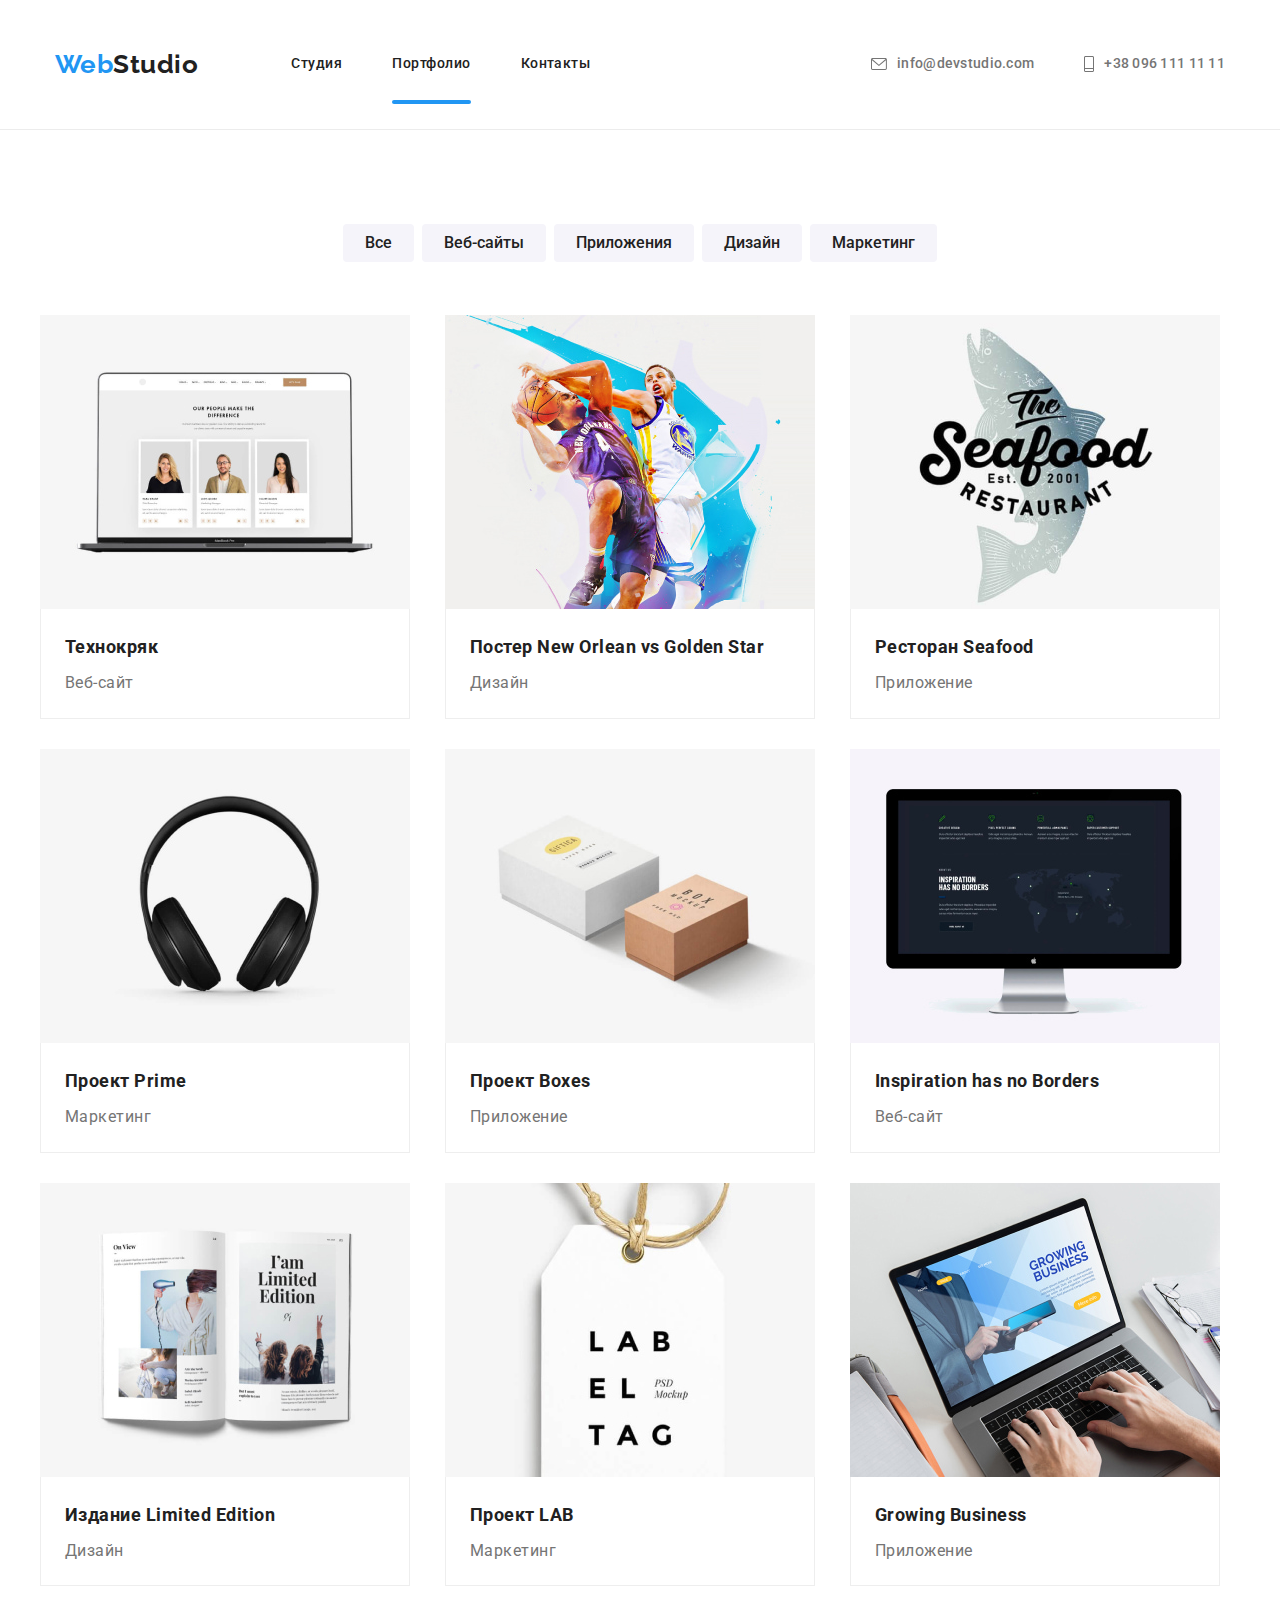
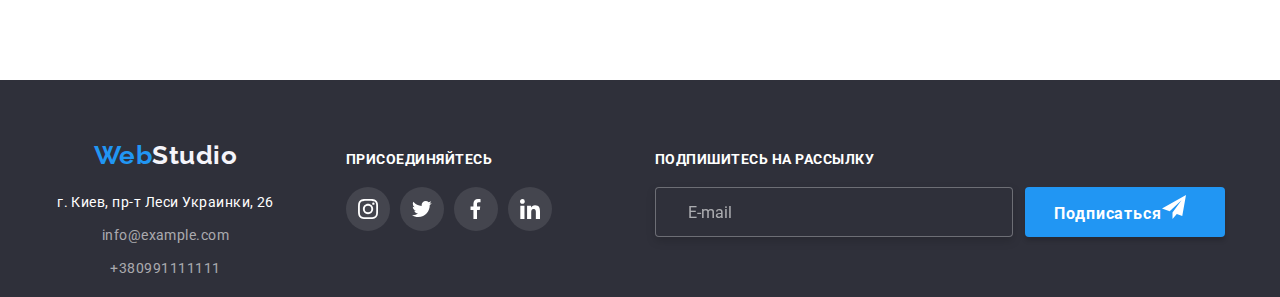
==== commit 31c4e4a1: "hw-8" ====
--- a/portfolio.html
+++ b/portfolio.html
@@ -12,7 +12,7 @@
     <link rel="stylesheet" href="./css/main.min.css">
 </head>
 <body class="body">
- <header class="header">
+  <header class="header">
     <div class="container container__nav ">
         <a class="header__link " href="./index.html"><span class="header__logo">Web</span><span
                 class="header__lable">Studio</span></a>
@@ -40,12 +40,12 @@
         </ul>
 
     </div>
-</header> 
+</header>  
 
 
     
     <main>
-               <section class="features" >
+                <section class="features" >
                 <div class="container ">
                        
                 <h1 hidden>Примеры работ</h1>
@@ -55,10 +55,10 @@
                                 <li class="features__benesits"><button class="features__button" type="button">Приложения</button></li>
                                 <li class="features__benesits"><button class="features__button" type="button">Дизайн</button></li>
                                 <li class="features__benesits"><button class="features__button" type="button">Маркетинг</button></li>
-                            </ul>
+                            </ul> -->
                  
                         
-                         <div class="project">
+                          <div class="project">
                             <ul class="project__list">
                                <li class="project__item">
                                   
@@ -180,7 +180,7 @@
               </div> 
                </section>
         </main>
- <footer class="footer">
+  <footer class="footer">
     <div class="container container__footer">
         <div class="footer__wrapper">
             <a class="footer__link" href="./index.html"><span class="footer__logo">Web</span><span
@@ -232,6 +232,6 @@
         </div>
     </div>
 
-</footer> 
+</footer>  
 </body>
 </html>--- a/css/main.min.css
+++ b/css/main.min.css
@@ -1 +1 @@
-:root{--primary-text-color: #2196f3;--title-text-color: #757575;--accent-color: #212121;--primary-background: #e5e5e5;--main-tetle-text: #ffffff}.visually-hidden{position:absolute;width:1px;height:1px;margin:-1px;border:0;padding:0;white-space:nowrap;clip-path:inset(100%);clip:rect(0 0 0 0);overflow:hidden}.body-common{color:var(--accent-color);font-family:Roboto,sans-serif;letter-spacing:.03em}h1,h2,h3,h4,p{margin-top:0;margin-bottom:0}ul{list-style:none;padding-left:0;margin-top:0;margin-bottom:0}textarea{resize:none}a{text-decoration:none}img{display:block;height:auto}a{color:var(--accent-color);text-decoration:none}.body{color:var(--accent-color);font-family:Roboto,sans-serif;letter-spacing:.03em}.container{width:100%;padding-left:15px;padding-right:15px;margin-left:auto;margin-right:auto}@media screen and (min-width: 768px){.container{width:768px}}@media screen and (min-width: 1200px){.container{width:1200px}}.header{border-bottom:1px solid #ececec;padding-top:16px;padding-bottom:16px}@media screen and (min-width: 768px){.header{padding-top:26px;padding-bottom:26px}}@media screen and (min-width: 1200px){.header{padding-top:24px;padding-bottom:25px}}.container__nav{display:flex;align-items:center}.header__link{font-family:Raleway;font-weight:700;margin-right:93px}@media screen and (max-width: 768px){.header__link{margin-right:88px}}@media screen and (min-width: 320px){.header__link{font-size:24px;line-height:1.16}}@media screen and (min-width: 767px){.header__link{font-size:24px;line-height:1.16}}@media screen and (min-width: 1200px){.header__link{font-size:26px;line-height:1.19}}@media screen and (max-width: 767px){.nav{display:none}}.nav__list{display:flex}.nav__item{margin-right:50px}.nav__item:last-child{margin:0}.nav__link:active{color:var(--primary-text-color)}.nav__link{padding-top:32px;padding-bottom:32px;display:block;position:relative;transition:color 250ms cubic-bezier(0.4, 0, 0.2, 1)}.nav__link:hover,.nav__link:focus{color:var(--primary-text-color)}.nav__link:active::after,.nav__link:focus::after{opacity:0}.nav__link--active:after{content:"";display:block;width:100%;height:4px;background-color:var(--primary-text-color);border-radius:2px;position:absolute;left:0;bottom:0;opacity:1}.nav__link--current{color:#2196f3}.header-contacts{display:flex;justify-content:flex-end}.contacts{display:flex;margin-left:auto;flex-direction:column}@media screen and (max-width: 767px){.contacts{display:none}}@media screen and (min-width: 1200px){.contacts{flex-direction:row}}@media screen and (min-width: 767px){.contacts__link{margin-right:auto}}@media screen and (min-width: 1200px){.contacts__link{margin-right:50px}}.contacts__icon--phone{width:10px;height:16px;margin-right:10px;fill:currentColor;transition:fill 250ms cubic-bezier(0.4, 0, 0.2, 1)}.contacts__icon--mail{width:16px;height:12px;margin-right:10px;fill:currentColor;transition:fill 250ms cubic-bezier(0.4, 0, 0.2, 1)}.contacts__link:last-child{margin-right:0}a:hover .contacts__icon--mail{fill:var(--primary-text-color)}a:focus .contacts__icon--mail{fill:var(--primary-text-color)}a:hover .contacts__icon--phone{fill:var(--primary-text-color)}a:focus .contacts__icon--phone{fill:var(--primary-text-color)}.contacts__phone,.contacts__mail{color:var(--title-text-color);font-weight:500;font-size:14px;line-height:1.14;letter-spacing:.02em;align-items:center;display:flex;transition:color 250ms cubic-bezier(0.4, 0, 0.2, 1)}@media screen and (min-width: 767px){.contacts__phone,.contacts__mail{padding-top:5px;padding-bottom:5px}}@media screen and (min-width: 1200px){.contacts__phone,.contacts__mail{padding-top:32px;padding-bottom:32px}}.contacts__phone:hover,.contacts__phone:focus,.contacts__mail:hover,.contacts__mail:focus{color:var(--primary-text-color)}.plan{padding-top:94px;padding-bottom:94px}.plan__title{color:var(--accent-color);font-weight:700;font-size:14px;line-height:1.14;text-transform:uppercase;margin-bottom:10px}@media screen and (min-width: 320px)and (max-width: 767px){.plan__title{text-align:center}}@media screen and (min-width: 767px){.plan__list{display:flex;justify-content:center;flex-wrap:wrap}}@media screen and (min-width: 1200px){.plan__list{display:flex}}.plan__item{max-width:450px;margin-left:auto;margin-right:auto;margin-bottom:30px}@media screen and (min-width: 767px){.plan__item{width:354px;height:120px;margin-bottom:161px}}@media screen and (min-width: 1200px){.plan__item{width:270px;margin-right:30px;font-size:14px;line-height:1.7}.plan__item:last-child{margin-right:0}}.plan__item::before{display:block;content:"";height:120px;background-color:#f5f4fa;background-size:70px 70px;background-repeat:no-repeat;background-position:center;margin-bottom:30px}.plan__icon::before{background-image:url("../image/icon/antenna.svg")}.plan__vector::before{background-image:url("../image/icon/clock.svg")}.plan__diagram::before{background-image:url("../image/icon/diagram.svg")}.plan__astronaut::before{background-image:url("../image/icon/astronaut.svg")}.plan__advantage{font-size:14px;line-height:1.71}.mobile-menu{position:fixed;top:0;left:0;width:100vw;height:100vh;transform:translateX(100%);visibility:hidden;transition:transform 300ms;pointer-events:none}@media screen and (min-width: 480px)and (max-width: 767px){.mobile-menu{background-color:#fff;box-shadow:0px 4px 8px rgba(0,0,0,.04),0px 2px 4px rgba(0,0,0,.08),0px 1px 3px rgba(0,0,0,.16)}}.mobile-menu.is-open{transform:translateX(0);visibility:visible;pointer-events:initial}.mobile-nav{width:100%;height:100%;background-color:#fff;padding-top:48px;padding-left:40px}@media screen and (min-width: 480px)and (max-width: 767px){.mobile-nav{width:100%}}.mobile-nav__link{display:inline-block;margin-bottom:32px;font-weight:500;font-size:40px;line-height:47px;letter-spacing:.02em;color:#212121}.mobile-nav__link:hover{color:#2196f3}.mobile-nav__link:focus{color:#2196f3}.mobile-nav__list{display:inline-block;margin-bottom:306px}.mobile-contacts__link{display:inline-block;font-weight:500;font-size:34px;line-height:1.17;letter-spacing:.02em;color:#2196f3;margin-bottom:32px}.mobile-contacts__mail{display:inline-block;font-weight:500;font-size:24px;line-height:1.16px;letter-spacing:.02em;color:#757575;margin-bottom:64px}.mobile-socials{display:flex}.mobile_socials__link{font-weight:500;font-size:18px;line-height:1.2px;letter-spacing:.02em;color:#2196f3}.menu-btn{display:block;width:40px;height:40px;margin:0;padding:0;margin-left:auto;background-color:rgba(0,0,0,0);border:rgba(0,0,0,0);outline:rgba(0,0,0,0);z-index:99}@media screen and (min-width: 768px){.menu-btn{display:none}}.menu-btn__icon{width:40px;height:40px}.menu-btn__icon-open{opacity:0}.menu-btn__icon-close{opacity:1}.menu-btn.is-active .menu-btn__icon-open{opacity:1}.menu-btn.is-active .menu-btn__icon-close{opacity:0}.hero__button{color:var(--main-tetle-text);background-color:var(--primary-text-color);cursor:pointer;box-shadow:0px 4px 4px rgba(0,0,0,.15);border-radius:4px;font-weight:700;font-size:16px;line-height:1.88;width:200px;height:50px;display:block;margin-left:auto;margin-right:auto}.backdrop{position:fixed;top:0;left:0;width:100%;height:100%;background-color:rgba(0,0,0,.2);opacity:1;transition:opacity 250ms cubic-bezier(0.4, 0, 0.2, 1),visibility 250ms cubic-bezier(0.4, 0, 0.2, 1)}.backdrop.is-hidden{opacity:0;pointer-events:none;visibility:hidden}.backdrop.is-hidden .modal{transform:translate(-50%, -50%) scale(0.9)}.modal{min-height:581px;min-width:528px;background-color:var(--main-tetle-text);position:absolute;top:50%;left:50%;transform:translate(-50%, -50%) scale(1);transition:transform 250ms cubic-bezier(0.4, 0, 0.2, 1)}.buttom__close{position:absolute;top:8px;right:8px;width:30px;height:30px;cursor:pointer;border:1px solid rgba(0,0,0,.1);border-radius:100%;background:#fff}.buttom__close:before,.buttom__close:after{content:"";position:absolute;top:12px;left:4px;width:20px;height:2px;background:#000;transition:background-color 250ms cubic-bezier(0.4, 0, 0.2, 1)}.buttom__close:before{webkit-transform:rotate(45deg);transform:rotate(45deg)}.buttom__close:after{webkit-transform:rotate(-45deg);transform:rotate(-45deg)}.buttom__close:hover::before{background-color:var(--primary-text-color)}.buttom__close:hover::after{background-color:var(--primary-text-color)}.buttom__close:focus::before{background-color:var(--primary-text-color)}.buttom__close:focus::after{background-color:var(--primary-text-color)}.form{padding:40px;margin-left:auto;margin-right:auto}.form__field{margin-bottom:28px;display:flex;flex-direction:column;font-weight:400;font-size:12px;line-height:14px;color:var(--title-text-color)}.form__field{margin-bottom:10px;display:flex;flex-direction:column}.form__field:focus-within{fill:#2196f3}.form__user{position:absolute;top:107px;left:56px;width:12px;height:12px}.form__phone{position:absolute;top:174px;left:55px;width:13px;height:13px}.form__mail{position:absolute;width:15px;height:12px;top:243px;left:54px}.form__name{display:block;height:40px;position:relative;transition:border 250ms cubic-bezier(0.4, 0, 0.2, 1)}.form__title{font-weight:700;font-size:20px;line-height:23px;text-align:center;margin-bottom:12px;color:var(--accent-color)}.form label{margin-bottom:4px}.form input{margin:0;padding:6px 10px;border:1px solid rgba(33,33,33,.2);border-radius:4px;padding-left:42px;outline:none}input:focus{border:1px solid var(--primary-text-color)}.form input::placeholder{padding-left:16px;font-size:12px;line-height:14px;letter-spacing:.01em;color:rgba(117,117,117,.5)}.form__agree{font-weight:400;font-size:14px;line-height:24px;color:var(--title-text-color);margin-bottom:30px;display:flex}.form__agree input{margin-right:8px}.form__agree label{display:flex;align-items:center}textarea:focus{border:1px solid var(--primary-text-color)}.form__comment{padding:16px;border:1px solid rgba(33,33,33,.2);box-sizing:border-box;border-radius:4px;height:120px;color:rgba(117,117,117,.5);outline:none;transition:border 250ms cubic-bezier(0.4, 0, 0.2, 1)}.visually-hidden:checked+.form__lable{border-color:#2196f3;background-color:#2196f3;background-image:url("../image/modal/check.svg");background-size:contain;background-origin:border-box;background-repeat:no-repeat}.visually-hidden:focus+.form__lable{border-color:#2196f3}.form__lable{display:inline-block;border:2px solid var(--accent-color);border-radius:2px;width:16px;height:15px;margin-right:8px}.button__send{display:block;width:200px;height:50px;background-color:var(--primary-text-color);box-shadow:0px 4px 4px rgba(0,0,0,.15);border-radius:4px;margin-left:auto;margin-right:auto;color:var(--main-tetle-text);font-weight:700;font-size:16px;line-height:30px;letter-spacing:.06em}.form__link{color:#2196f3;text-decoration:underline}.hero{background:#2f303a;max-width:1600px;padding-top:118px;padding-bottom:118px;height:400px;text-align:center;margin-left:auto;margin-right:auto;background-position:center;background-size:cover;background-repeat:no-repeat;background-image:linear-gradient(to right, rgba(47, 48, 58, 0.4), rgba(47, 48, 58, 0.4)),url("../image/home/team.jpg")}@media screen and (min-width: 1200px){.hero{padding-top:200px;padding-bottom:200px}}.hero__title{display:block;max-width:360px;font-weight:900;font-size:26px;line-height:1.62;text-align:center;letter-spacing:.06em;text-transform:uppercase;color:var(--main-tetle-text);margin-left:auto;margin-right:auto;margin-bottom:30px}@media screen and (min-width: 1200px){.hero__title{max-width:700px;font-size:44px;line-height:1.36}}@media screen and (max-width: 1199px){.about__section{display:none}}.about__list{display:flex;margin-right:-30px}.about__item{flex-basis:calc((100% - 180px)/3);margin-right:30px;position:relative}.about__item:last-child{margin-right:0}.about__title{color:var(--accent-color);font-size:36px;line-height:1.17;text-align:center;margin-bottom:50px}.about__text{position:absolute;bottom:0;width:370px;height:70px;background-color:rgba(47,48,58,.8)}.about__description{font-weight:700;font-size:14px;line-height:16px;text-align:center;text-transform:uppercase;color:#fff;padding-top:27px}.team{background:#f5f4fa;padding-top:94px;padding-bottom:94px;height:2761px}@media screen and (min-width: 767px){.team__list{display:flex;flex-wrap:wrap}}@media screen and (min-width: 1200px){.team__list{display:flex}}.team__item{background:#fff;box-shadow:0px 1px 3px rgba(0,0,0,.12),0px 1px 1px rgba(0,0,0,.14),0px 2px 1px rgba(0,0,0,.2);border-radius:0px 0px 4px 4px;width:450px;margin-left:auto;margin-right:auto;margin-bottom:30px}.team__item:last-child{margin-bottom:0px}@media screen and (min-width: 767px)and (max-width: 1199px){.team__item{width:353px;margin-right:30px;margin-bottom:30px;flex-basis:calc((100% - 60px)/2)}.team__item:nth-child(n+3){margin-bottom:0}}@media screen and (min-width: 1200px){.team__item{width:270px;margin:0;margin-right:30px}}.team__caption-list:last-child{margin-right:0}.team__img{display:flex;flex-basis:calc((100% - 360px)/4);margin-right:30px}.team__caption{font-weight:bold;font-size:28px;line-height:1.17;text-align:center;letter-spacing:.03em;margin-bottom:30px}@media screen and (min-width: 1200px){.team__caption{font-size:36px;line-height:42px;margin-bottom:50px}}.team__title{font-weight:500;font-size:16px;line-height:1.18;text-align:center;margin-bottom:10px}.team__aside{padding-top:30px;padding-bottom:30px}.team__desc{font-size:16px;line-height:1.18;color:var(--title-text-color);margin-bottom:0;text-align:center}.team-list__icon{display:flex;padding-top:16px;justify-content:center}.team__icon{margin-right:10px;text-align:center}.team__icon:last-child{margin-right:0}.team__link{width:44px;height:44px;display:flex;justify-content:center;align-items:center;border-radius:50%;transition:background-color 250ms cubic-bezier(0.4, 0, 0.2, 1)}.team__link:hover,.team__link:focus{fill:#fff;background-color:#2196f3}.team__svg{width:20px;height:20px;fill:#afb1b8;transition:fill 250ms cubic-bezier(0.4, 0, 0.2, 1)}.team__link:hover .team__svg,.team__link:focus .team__svg{fill:#fff}.clients{padding-top:94px;padding-bottom:94px}.clients__list{display:flex;justify-content:center;flex-wrap:wrap;margin-right:-30px;margin-bottom:-30px}.clients__item{min-width:210px;min-height:92px;margin-right:30px;margin-bottom:30px}@media scscreen and (min-width: 767px)and (max-width: 1199px){.clients__item{min-width:226px}.clients__item:nth-child(n+3){margin-bottom:0}}@media screen and (min-width: 1200px){.clients__item{min-width:170px}}.clients__item{fill:#2196f3}.clients__item:not(:last-child){margin-right:30px}.clients__link{display:flex;width:100%;height:100%;justify-content:center;align-items:center;border:1px solid #afb1b8;border-radius:4px;transition:border-color 250ms cubic-bezier(0.4, 0, 0.2, 1)}.clients__link:hover,.clients__link:focus{fill:#2196f3}.clients__link:hover,.clients__link:focus{border-color:#2196f3}.clients__link:hover .clients__item:last-child{margin-right:0}.clients__link{fill:#afb1b8}.clients-title{text-align:center;font-weight:bold;font-size:36px;line-height:42px;color:var(--accent-color);margin-bottom:50px}.clients__icon:hover .clients__link,.clients__icon:focus .clients__link{fill:#2196f3}.clients__icon{width:106px;height:60px;transition:fill 250ms cubic-bezier(0.4, 0, 0.2, 1)}.footer{background:#2f303a;padding-top:60px;padding-bottom:60px}.footer__logo,.header__logo{color:var(--primary-text-color)}.footer__visible{color:#f5f4fa;font-family:Raleway}.footer__wrapper{margin-bottom:60px}@media screen and (min-width: 768px){.footer__wrapper{margin-right:165px}}@media screen and (man-width: 1199px){.footer__wrapper{justify-content:center}}@media screen and (min-width: 1200px){.footer__wrapper{margin-right:70px;flex-grow:1;margin-bottom:-60px}}.footer__link{display:inline-block;font-family:Raleway;font-weight:700;font-size:26px;line-height:1.19;display:block;margin-bottom:20px}.footer__address{font-style:normal;font-size:14px;line-height:1.71;color:var(--main-tetle-text);margin-bottom:9px}.footer__item:not(:last-child){margin-bottom:9px}.footer__phone,.footer__mail{font-size:14px;line-height:1.71;color:rgba(255,255,255,.6)}.social-media__icon{display:flex;width:44px;height:44px;border-radius:50%;justify-content:center;align-items:center;transition:background-color 250ms cubic-bezier(0.4, 0, 0.2, 1)}.social-media__icon:hover,.social-media__icon:focus{fill:#fff;background-color:#2196f3}.social-media__network{width:20px;height:20px}.container__footer{text-align:center}@media screen and (min-width: 768px){.container__footer{display:flex;align-items:baseline;justify-content:space-around;flex-wrap:wrap}}@media screen and (min-width: 1200px){.container__footer{justify-content:left;flex-wrap:nowrap}}.social-media__list{display:flex}@media screen and (max-width: 1199px){.social-media__list{justify-content:center}}@media screen and (min-width: 1200px){.social-media__list{justify-content:center}}.social-media{display:flex;flex-direction:column}@media screen and (max-width: 767px){.social-media{margin-top:60px}}@media screen and (max-width: 1199px){.social-media{justify-content:center}}@media screen and (min-width: 1200px){.social-media{justify-content:left;margin-right:93px}}.social-media__join{font-weight:700;font-size:14px;line-height:16px;text-transform:uppercase;color:#fff;margin-bottom:20px;text-align:center}@media screen and (min-width: 1200px){.social-media__join{text-align:left}}.social-media__team{margin-right:10px;border-radius:50%;justify-content:center;align-items:center;background-color:rgba(255,255,255,.1);transition:opacity 250ms cubic-bezier(0.4, 0, 0.2, 1)}.social-media__team:not(:last-child){margin-right:10px}.social-media__network{fill:#fff}.subscribe__title{margin-bottom:20px;font-weight:700;font-size:14px;line-height:16px;text-transform:uppercase;color:var(--main-tetle-text)}@media screen and (min-width: 1200px){.subscribe__title{text-align:left}}.subscribe__form{margin-top:20px}@media screen and (min-width: 768px){.subscribe__form{flex-wrap:nowrap;align-items:center}}@media screen and (min-width: 1200px){.subscribe__form{display:flex;align-items:center}}.footer-input{font-size:16px;line-height:1.25;padding-left:15px;align-items:center;width:100%;height:50px;background-color:#2f303a;border:1px solid rgba(255,255,255,.3);filter:drop-shadow(0px 4px 4px rgba(0, 0, 0, 0.15));border-radius:4px}@media screen and (max-width: 1199px){.footer-input{max-width:450px}}@media screen and (min-width: 480px){.footer-input{width:450px}}@media screen and (min-width: 1200px){.footer-input{max-width:100%}}.footer-input::placeholder{color:rgba(255,255,255,.6)}@media screen and (max-width: 1199px){.subscribe{margin-top:60px}}@media screen and (min-width: 1200px){.subscribe{max-width:570px}}.subscribe__form input::placeholder{padding:16px}.subscribe__form input{padding-left:16px}.subscribe__button{display:inline-flex;align-items:center;justify-content:center;margin-top:20px;margin-right:auto;margin-left:auto;min-width:200px;height:50px;font-weight:700;font-size:16px;line-height:1.88;letter-spacing:.06em;background-color:var(--primary-text-color);border:none;border-radius:4px;box-shadow:0px 4px 4px rgba(0,0,0,.15)}@media screen and (min-width: 1200px){.subscribe__button{margin-top:0;margin-right:0;margin-left:12px}}.subscribe__button:hover,.subscribe__button:focus{background-color:#188ce8}.subscribe__text{font-weight:700;font-size:16px;line-height:30px;letter-spacing:.06em;color:var(--main-tetle-text);margin-right:10px}.subscribe__icon{width:24px;height:24px}.header__logo{font-family:Raleway;font-weight:700;font-size:26px;line-height:1.19}@media screen and (min-width: 1200px){.header__logo{font-size:26px}}.header__lable{color:var(--accent-color)}.nav__link{color:var(--accent-color);font-weight:500;font-size:14px;line-height:1.14}.nav__link:hover,.nav__link:focus{color:var(--primary-text-color)}.features{padding-top:94px;padding-bottom:94px}.features__benefits{display:flex;flex-wrap:wrap;margin-bottom:40px}@media screen and (min-width: 480px)and (man-width: 767px){.features__benefits{justify-content:start}}@media screen and (min-width: 768px){.features__benefits{justify-content:center;margin-bottom:30px}}@media screen and (min-width: 1199px){.features__benefits{transition:opacity 250ms cubic-bezier(0.4, 0, 0.2, 1);margin-bottom:50px}}.features__benesits:not(:last-child){margin-right:8px;margin-bottom:15px}.features__button{cursor:pointer;color:var(--accent-color);background-color:#f5f4fa;font-weight:500;font-size:16px;line-height:1.6;border:none;border-radius:4px;font-family:Roboto;padding-left:22px;padding-right:22px;padding-top:6px;padding-bottom:6px;transition:color 250ms cubic-bezier(0.4, 0, 0.2, 1),background-color 250ms cubic-bezier(0.4, 0, 0.2, 1)}.features__button:hover,.features__button:focus{color:#fff;background-color:var(--primary-text-color)}.features__button:hover,.features__button:focus{box-shadow:0px 3px 1px rgba(0,0,0,.1),0px 1px 2px rgba(0,0,0,.08),0px 2px 2px rgba(0,0,0,.12)}.project__list{display:flex;flex-wrap:wrap;margin-top:-30px;margin-left:-30px}.project__item{flex-basis:calc(33.3333333333% - 30px);margin-top:30px;margin-left:30px}.project__link:hover .project__active,.project__link:focus .project__active{transform:translateY(0)}.project__card{overflow:hidden;position:relative}.project__active{transform:translateY(100%);padding:63px 24px;display:block;position:absolute;font-weight:400;font-size:18px;line-height:28px;color:var(--main-tetle-text);background-color:rgba(33,150,243,.9);justify-content:center;height:100%;width:100%;top:0;left:0;transition:transform 250ms cubic-bezier(0.4, 0, 0.2, 1)}.project__link{display:block;transition:box-shadow 250ms cubic-bezier(0.4, 0, 0.2, 1)}.project__link:hover,.project__link:focus{box-shadow:0px 1px 1px rgba(0,0,0,.12),0px 4px 4px rgba(0,0,0,.06),1px 4px 6px rgba(0,0,0,.16)}.project__list{display:flex;flex-wrap:wrap;margin-top:-30px;margin-left:-30px}.project__title{font-weight:700;font-size:18px;line-height:2;margin-bottom:4px}.project__item,.project__text{font-weight:400;font-size:16px;line-height:1.8}.project__text{color:var(--title-text-color)}.project__description{padding:20px 24px;margin:0;border-left:1px solid #eee;border-right:1px solid #eee;border-bottom:1px solid #eee}/*# sourceMappingURL=main.min.css.map */+:root{--primary-text-color: #2196f3;--title-text-color: #757575;--accent-color: #212121;--primary-background: #e5e5e5;--main-tetle-text: #ffffff}.visually-hidden{position:absolute;width:1px;height:1px;margin:-1px;border:0;padding:0;white-space:nowrap;clip-path:inset(100%);clip:rect(0 0 0 0);overflow:hidden}.body-common{color:var(--accent-color);font-family:Roboto,sans-serif;letter-spacing:.03em}h1,h2,h3,h4,p{margin-top:0;margin-bottom:0}ul{list-style:none;padding-left:0;margin-top:0;margin-bottom:0}textarea{resize:none}a{text-decoration:none}img{display:block;height:auto}a{color:var(--accent-color);text-decoration:none}.body{color:var(--accent-color);font-family:Roboto,sans-serif;letter-spacing:.03em}.container{width:100%;padding-left:15px;padding-right:15px;margin-left:auto;margin-right:auto}@media screen and (min-width: 768px){.container{width:768px}}@media screen and (min-width: 1200px){.container{width:1200px}}.header{border-bottom:1px solid #ececec;padding-top:16px;padding-bottom:16px}@media screen and (min-width: 768px){.header{padding-top:26px;padding-bottom:26px}}@media screen and (min-width: 1200px){.header{padding-top:24px;padding-bottom:25px}}.container__nav{display:flex;align-items:center}.header__link{font-family:Raleway;font-weight:700;margin-right:93px}@media screen and (max-width: 768px){.header__link{margin-right:88px}}@media screen and (min-width: 320px){.header__link{font-size:24px;line-height:1.16}}@media screen and (min-width: 767px){.header__link{font-size:24px;line-height:1.16}}@media screen and (min-width: 1200px){.header__link{font-size:26px;line-height:1.19}}@media screen and (max-width: 767px){.nav{display:none}}.nav__list{display:flex}.nav__item{margin-right:50px}.nav__item:last-child{margin:0}.nav__link:active{color:var(--primary-text-color)}.nav__link{padding-top:32px;padding-bottom:32px;display:block;position:relative;transition:color 250ms cubic-bezier(0.4, 0, 0.2, 1)}.nav__link:hover,.nav__link:focus{color:var(--primary-text-color)}.nav__link:active::after,.nav__link:focus::after{opacity:0}.nav__link--active:after{content:"";display:block;width:100%;height:4px;background-color:var(--primary-text-color);border-radius:2px;position:absolute;left:0;bottom:0;opacity:1}.nav__link--current{color:#2196f3}.header-contacts{display:flex;justify-content:flex-end}.contacts{display:flex;margin-left:auto;flex-direction:column}@media screen and (max-width: 767px){.contacts{display:none}}@media screen and (min-width: 1200px){.contacts{flex-direction:row}}@media screen and (min-width: 767px){.contacts__link{margin-right:auto}}@media screen and (min-width: 1200px){.contacts__link{margin-right:50px}}.contacts__icon--phone{width:10px;height:16px;margin-right:10px;fill:currentColor;transition:fill 250ms cubic-bezier(0.4, 0, 0.2, 1)}.contacts__icon--mail{width:16px;height:12px;margin-right:10px;fill:currentColor;transition:fill 250ms cubic-bezier(0.4, 0, 0.2, 1)}.contacts__link:last-child{margin-right:0}a:hover .contacts__icon--mail{fill:var(--primary-text-color)}a:focus .contacts__icon--mail{fill:var(--primary-text-color)}a:hover .contacts__icon--phone{fill:var(--primary-text-color)}a:focus .contacts__icon--phone{fill:var(--primary-text-color)}.contacts__phone,.contacts__mail{color:var(--title-text-color);font-weight:500;font-size:14px;line-height:1.14;letter-spacing:.02em;align-items:center;display:flex;transition:color 250ms cubic-bezier(0.4, 0, 0.2, 1)}@media screen and (min-width: 767px){.contacts__phone,.contacts__mail{padding-top:5px;padding-bottom:5px}}@media screen and (min-width: 1200px){.contacts__phone,.contacts__mail{padding-top:32px;padding-bottom:32px}}.contacts__phone:hover,.contacts__phone:focus,.contacts__mail:hover,.contacts__mail:focus{color:var(--primary-text-color)}.plan{padding-top:94px;padding-bottom:94px}.plan__title{color:var(--accent-color);font-weight:700;font-size:14px;line-height:1.14;text-transform:uppercase;margin-bottom:10px}@media screen and (min-width: 320px)and (max-width: 767px){.plan__title{text-align:center}}@media screen and (min-width: 767px){.plan__list{display:flex;justify-content:center;flex-wrap:wrap}}@media screen and (min-width: 1200px){.plan__list{display:flex}}.plan__item{max-width:450px;margin-left:auto;margin-right:auto;margin-bottom:30px}@media screen and (min-width: 767px){.plan__item{width:354px;height:120px;margin-bottom:161px}}@media screen and (min-width: 1200px){.plan__item{width:270px;margin-right:30px;font-size:14px;line-height:1.7}.plan__item:last-child{margin-right:0}}.plan__item::before{display:block;content:"";height:120px;background-color:#f5f4fa;background-size:70px 70px;background-repeat:no-repeat;background-position:center;margin-bottom:30px}.plan__icon::before{background-image:url("../image/icon/antenna.svg")}.plan__vector::before{background-image:url("../image/icon/clock.svg")}.plan__diagram::before{background-image:url("../image/icon/diagram.svg")}.plan__astronaut::before{background-image:url("../image/icon/astronaut.svg")}.plan__advantage{font-size:14px;line-height:1.71}.mobile-menu{position:fixed;top:0;left:0;width:100vw;height:100vh;transform:translateX(100%);visibility:hidden;transition:transform 300ms;pointer-events:none}@media screen and (min-width: 480px)and (max-width: 767px){.mobile-menu{background-color:#fff;box-shadow:0px 4px 8px rgba(0,0,0,.04),0px 2px 4px rgba(0,0,0,.08),0px 1px 3px rgba(0,0,0,.16)}}.mobile-menu.is-open{transform:translateX(0);visibility:visible;pointer-events:initial}.mobile-nav{width:100%;height:100%;background-color:#fff;padding-top:48px;padding-left:40px}@media screen and (min-width: 480px)and (max-width: 767px){.mobile-nav{width:100%}}.mobile-nav__link{display:inline-block;margin-bottom:32px;font-weight:500;font-size:40px;line-height:47px;letter-spacing:.02em;color:#212121}.mobile-nav__link:hover{color:#2196f3}.mobile-nav__link:focus{color:#2196f3}.mobile-nav__list{display:inline-block;margin-bottom:306px}.mobile-contacts__link{display:inline-block;font-weight:500;font-size:34px;line-height:1.17;letter-spacing:.02em;color:#2196f3;margin-bottom:32px}.mobile-contacts__mail{display:inline-block;font-weight:500;font-size:24px;line-height:1.16px;letter-spacing:.02em;color:#757575;margin-bottom:64px}.mobile-socials{display:flex}.mobile_socials__link{font-weight:500;font-size:18px;line-height:1.2px;letter-spacing:.02em;color:#2196f3}.menu-btn{display:block;width:40px;height:40px;margin:0;padding:0;margin-left:auto;background-color:rgba(0,0,0,0);border:rgba(0,0,0,0);outline:rgba(0,0,0,0);z-index:99}@media screen and (min-width: 768px){.menu-btn{display:none}}.menu-btn__icon{width:40px;height:40px}.menu-btn__icon-open{opacity:0}.menu-btn__icon-close{opacity:1}.menu-btn.is-active .menu-btn__icon-open{opacity:1}.menu-btn.is-active .menu-btn__icon-close{opacity:0}.hero__button{color:var(--main-tetle-text);background-color:var(--primary-text-color);cursor:pointer;box-shadow:0px 4px 4px rgba(0,0,0,.15);border-radius:4px;font-weight:700;font-size:16px;line-height:1.88;width:200px;height:50px;display:block;margin-left:auto;margin-right:auto}.backdrop{position:fixed;top:0;left:0;width:100%;height:100%;background-color:rgba(0,0,0,.2);opacity:1;transition:opacity 250ms cubic-bezier(0.4, 0, 0.2, 1),visibility 250ms cubic-bezier(0.4, 0, 0.2, 1)}.backdrop.is-hidden{opacity:0;pointer-events:none;visibility:hidden}.backdrop.is-hidden .modal{transform:translate(-50%, -50%) scale(0.9)}.modal{min-height:581px;min-width:528px;background-color:var(--main-tetle-text);position:absolute;top:50%;left:50%;transform:translate(-50%, -50%) scale(1);transition:transform 250ms cubic-bezier(0.4, 0, 0.2, 1)}.buttom__close{position:absolute;top:8px;right:8px;width:30px;height:30px;cursor:pointer;border:1px solid rgba(0,0,0,.1);border-radius:100%;background:#fff}.buttom__close:before,.buttom__close:after{content:"";position:absolute;top:12px;left:4px;width:20px;height:2px;background:#000;transition:background-color 250ms cubic-bezier(0.4, 0, 0.2, 1)}.buttom__close:before{webkit-transform:rotate(45deg);transform:rotate(45deg)}.buttom__close:after{webkit-transform:rotate(-45deg);transform:rotate(-45deg)}.buttom__close:hover::before{background-color:var(--primary-text-color)}.buttom__close:hover::after{background-color:var(--primary-text-color)}.buttom__close:focus::before{background-color:var(--primary-text-color)}.buttom__close:focus::after{background-color:var(--primary-text-color)}.form{padding:40px;margin-left:auto;margin-right:auto}.form__field{margin-bottom:28px;display:flex;flex-direction:column;font-weight:400;font-size:12px;line-height:14px;color:var(--title-text-color)}.form__field{margin-bottom:10px;display:flex;flex-direction:column}.form__field:focus-within{fill:#2196f3}.form__user{position:absolute;top:107px;left:56px;width:12px;height:12px}.form__phone{position:absolute;top:174px;left:55px;width:13px;height:13px}.form__mail{position:absolute;width:15px;height:12px;top:243px;left:54px}.form__name{display:block;height:40px;position:relative;transition:border 250ms cubic-bezier(0.4, 0, 0.2, 1)}.form__title{font-weight:700;font-size:20px;line-height:23px;text-align:center;margin-bottom:12px;color:var(--accent-color)}.form label{margin-bottom:4px}.form input{margin:0;padding:6px 10px;border:1px solid rgba(33,33,33,.2);border-radius:4px;padding-left:42px;outline:none}input:focus{border:1px solid var(--primary-text-color)}.form input::placeholder{padding-left:16px;font-size:12px;line-height:14px;letter-spacing:.01em;color:rgba(117,117,117,.5)}.form__agree{font-weight:400;font-size:14px;line-height:24px;color:var(--title-text-color);margin-bottom:30px;display:flex}.form__agree input{margin-right:8px}.form__agree label{display:flex;align-items:center}textarea:focus{border:1px solid var(--primary-text-color)}.form__comment{padding:16px;border:1px solid rgba(33,33,33,.2);box-sizing:border-box;border-radius:4px;height:120px;color:rgba(117,117,117,.5);outline:none;transition:border 250ms cubic-bezier(0.4, 0, 0.2, 1)}.visually-hidden:checked+.form__lable{border-color:#2196f3;background-color:#2196f3;background-image:url("../image/modal/check.svg");background-size:contain;background-origin:border-box;background-repeat:no-repeat}.visually-hidden:focus+.form__lable{border-color:#2196f3}.form__lable{display:inline-block;border:2px solid var(--accent-color);border-radius:2px;width:16px;height:15px;margin-right:8px}.button__send{display:block;width:200px;height:50px;background-color:var(--primary-text-color);box-shadow:0px 4px 4px rgba(0,0,0,.15);border-radius:4px;margin-left:auto;margin-right:auto;color:var(--main-tetle-text);font-weight:700;font-size:16px;line-height:30px;letter-spacing:.06em}.form__link{color:#2196f3;text-decoration:underline}.hero{background:#2f303a;max-width:1600px;padding-top:118px;padding-bottom:118px;height:400px;text-align:center;margin-left:auto;margin-right:auto;background-position:center;background-size:cover;background-repeat:no-repeat;background-image:linear-gradient(to right, rgba(47, 48, 58, 0.4), rgba(47, 48, 58, 0.4)),url("../image/home/team.jpg")}@media screen and (min-width: 1200px){.hero{padding-top:200px;padding-bottom:200px}}.hero__title{display:block;max-width:360px;font-weight:900;font-size:26px;line-height:1.62;text-align:center;letter-spacing:.06em;text-transform:uppercase;color:var(--main-tetle-text);margin-left:auto;margin-right:auto;margin-bottom:30px}@media screen and (min-width: 1200px){.hero__title{max-width:700px;font-size:44px;line-height:1.36}}@media screen and (max-width: 1199px){.about__section{display:none}}.about__list{display:flex;margin-right:-30px}.about__item{flex-basis:calc((100% - 180px)/3);margin-right:30px;position:relative}.about__item:last-child{margin-right:0}.about__title{color:var(--accent-color);font-size:36px;line-height:1.17;text-align:center;margin-bottom:50px}.about__text{position:absolute;bottom:0;width:370px;height:70px;background-color:rgba(47,48,58,.8)}.about__description{font-weight:700;font-size:14px;line-height:16px;text-align:center;text-transform:uppercase;color:#fff;padding-top:27px}.team{background:#f5f4fa;padding-top:94px;padding-bottom:94px;height:2761px}@media screen and (min-width: 767px){.team__list{display:flex;flex-wrap:wrap}}@media screen and (min-width: 1200px){.team__list{display:flex}}.team__item{background:#fff;box-shadow:0px 1px 3px rgba(0,0,0,.12),0px 1px 1px rgba(0,0,0,.14),0px 2px 1px rgba(0,0,0,.2);border-radius:0px 0px 4px 4px;width:450px;margin-left:auto;margin-right:auto;margin-bottom:30px}.team__item:last-child{margin-bottom:0px}@media screen and (min-width: 767px)and (max-width: 1199px){.team__item{width:353px;margin-right:30px;margin-bottom:30px;flex-basis:calc((100% - 60px)/2)}.team__item:nth-child(n+3){margin-bottom:0}}@media screen and (min-width: 1200px){.team__item{width:270px;margin:0;margin-right:30px}}.team__caption-list:last-child{margin-right:0}.team__img{display:flex;flex-basis:calc((100% - 360px)/4);margin-right:30px}.team__caption{font-weight:bold;font-size:28px;line-height:1.17;text-align:center;letter-spacing:.03em;margin-bottom:30px}@media screen and (min-width: 1200px){.team__caption{font-size:36px;line-height:42px;margin-bottom:50px}}.team__title{font-weight:500;font-size:16px;line-height:1.18;text-align:center;margin-bottom:10px}.team__aside{padding-top:30px;padding-bottom:30px}.team__desc{font-size:16px;line-height:1.18;color:var(--title-text-color);margin-bottom:0;text-align:center}.team-list__icon{display:flex;padding-top:16px;justify-content:center}.team__icon{margin-right:10px;text-align:center}.team__icon:last-child{margin-right:0}.team__link{width:44px;height:44px;display:flex;justify-content:center;align-items:center;border-radius:50%;transition:background-color 250ms cubic-bezier(0.4, 0, 0.2, 1)}.team__link:hover,.team__link:focus{fill:#fff;background-color:#2196f3}.team__svg{width:20px;height:20px;fill:#afb1b8;transition:fill 250ms cubic-bezier(0.4, 0, 0.2, 1)}.team__link:hover .team__svg,.team__link:focus .team__svg{fill:#fff}.clients{padding-top:94px;padding-bottom:94px}.clients__list{display:flex;justify-content:center;flex-wrap:wrap;margin-right:-30px;margin-bottom:-30px}.clients__item{min-width:210px;min-height:92px;margin-right:30px;margin-bottom:30px}@media scscreen and (min-width: 767px)and (max-width: 1199px){.clients__item{min-width:226px}.clients__item:nth-child(n+3){margin-bottom:0}}@media screen and (min-width: 1200px){.clients__item{min-width:170px}}.clients__item{fill:#2196f3}.clients__item:not(:last-child){margin-right:30px}.clients__link{display:flex;width:100%;height:100%;justify-content:center;align-items:center;border:1px solid #afb1b8;border-radius:4px;transition:border-color 250ms cubic-bezier(0.4, 0, 0.2, 1)}.clients__link:hover,.clients__link:focus{fill:#2196f3}.clients__link:hover,.clients__link:focus{border-color:#2196f3}.clients__link:hover .clients__item:last-child{margin-right:0}.clients__link{fill:#afb1b8}.clients-title{text-align:center;font-weight:bold;font-size:36px;line-height:42px;color:var(--accent-color);margin-bottom:50px}.clients__icon:hover .clients__link,.clients__icon:focus .clients__link{fill:#2196f3}.clients__icon{width:106px;height:60px;transition:fill 250ms cubic-bezier(0.4, 0, 0.2, 1)}.footer{background:#2f303a;padding-top:60px;padding-bottom:60px}.footer__logo,.header__logo{color:var(--primary-text-color)}.footer__visible{color:#f5f4fa;font-family:Raleway}.footer__wrapper{margin-bottom:60px}@media screen and (min-width: 768px){.footer__wrapper{margin-right:165px}}@media screen and (man-width: 1199px){.footer__wrapper{justify-content:center}}@media screen and (min-width: 1200px){.footer__wrapper{margin-right:70px;flex-grow:1;margin-bottom:-60px}}.footer__link{display:inline-block;font-family:Raleway;font-weight:700;font-size:26px;line-height:1.19;display:block;margin-bottom:20px}.footer__address{font-style:normal;font-size:14px;line-height:1.71;color:var(--main-tetle-text);margin-bottom:9px}.footer__item:not(:last-child){margin-bottom:9px}.footer__phone,.footer__mail{font-size:14px;line-height:1.71;color:rgba(255,255,255,.6)}.social-media__icon{display:flex;width:44px;height:44px;border-radius:50%;justify-content:center;align-items:center;transition:background-color 250ms cubic-bezier(0.4, 0, 0.2, 1)}.social-media__icon:hover,.social-media__icon:focus{fill:#fff;background-color:#2196f3}.social-media__network{width:20px;height:20px}.container__footer{text-align:center}@media screen and (min-width: 768px){.container__footer{display:flex;align-items:baseline;justify-content:space-around;flex-wrap:wrap}}@media screen and (min-width: 1200px){.container__footer{justify-content:left;flex-wrap:nowrap}}.social-media__list{display:flex}@media screen and (max-width: 1199px){.social-media__list{justify-content:center}}@media screen and (min-width: 1200px){.social-media__list{justify-content:center}}.social-media{display:flex;flex-direction:column}@media screen and (max-width: 767px){.social-media{margin-top:60px}}@media screen and (max-width: 1199px){.social-media{justify-content:center}}@media screen and (min-width: 1200px){.social-media{justify-content:left;margin-right:93px}}.social-media__join{font-weight:700;font-size:14px;line-height:16px;text-transform:uppercase;color:#fff;margin-bottom:20px;text-align:center}@media screen and (min-width: 1200px){.social-media__join{text-align:left}}.social-media__team{margin-right:10px;border-radius:50%;justify-content:center;align-items:center;background-color:rgba(255,255,255,.1);transition:opacity 250ms cubic-bezier(0.4, 0, 0.2, 1)}.social-media__team:not(:last-child){margin-right:10px}.social-media__network{fill:#fff}.subscribe__title{margin-bottom:20px;font-weight:700;font-size:14px;line-height:16px;text-transform:uppercase;color:var(--main-tetle-text)}@media screen and (min-width: 1200px){.subscribe__title{text-align:left}}.subscribe__form{margin-top:20px}@media screen and (min-width: 768px){.subscribe__form{flex-wrap:nowrap;align-items:center}}@media screen and (min-width: 1200px){.subscribe__form{display:flex;align-items:center}}.footer-input{font-size:16px;line-height:1.25;padding-left:15px;align-items:center;width:100%;height:50px;background-color:#2f303a;border:1px solid rgba(255,255,255,.3);filter:drop-shadow(0px 4px 4px rgba(0, 0, 0, 0.15));border-radius:4px}@media screen and (max-width: 1199px){.footer-input{max-width:450px}}@media screen and (min-width: 480px){.footer-input{width:450px}}@media screen and (min-width: 1200px){.footer-input{max-width:100%}}.footer-input::placeholder{color:rgba(255,255,255,.6)}@media screen and (max-width: 1199px){.subscribe{margin-top:60px}}@media screen and (min-width: 1200px){.subscribe{max-width:570px}}.subscribe__form input::placeholder{padding:16px}.subscribe__form input{padding-left:16px}.subscribe__button{display:inline-flex;align-items:center;justify-content:center;margin-top:20px;margin-right:auto;margin-left:auto;min-width:200px;height:50px;font-weight:700;font-size:16px;line-height:1.88;letter-spacing:.06em;background-color:var(--primary-text-color);border:none;border-radius:4px;box-shadow:0px 4px 4px rgba(0,0,0,.15)}@media screen and (min-width: 1200px){.subscribe__button{margin-top:0;margin-right:0;margin-left:12px}}.subscribe__button:hover,.subscribe__button:focus{background-color:#188ce8}.subscribe__text{font-weight:700;font-size:16px;line-height:30px;letter-spacing:.06em;color:var(--main-tetle-text);margin-right:10px}.subscribe__icon{width:24px;height:24px}.header__logo{font-family:Raleway;font-weight:700;font-size:26px;line-height:1.19}@media screen and (min-width: 1200px){.header__logo{font-size:26px}}.header__lable{color:var(--accent-color)}.nav__link{color:var(--accent-color);font-weight:500;font-size:14px;line-height:1.14}.nav__link:hover,.nav__link:focus{color:var(--primary-text-color)}.features{padding-top:94px;padding-bottom:94px}.features__benefits{display:flex;flex-wrap:wrap;margin-bottom:40px}@media screen and (min-width: 480px)and (man-width: 767px){.features__benefits{justify-content:start}}@media screen and (min-width: 768px){.features__benefits{justify-content:center;margin-bottom:30px}}@media screen and (min-width: 1199px){.features__benefits{transition:opacity 250ms cubic-bezier(0.4, 0, 0.2, 1);margin-bottom:50px}}@media screen and (min-width: 480px){.container{width:480px}}@media screen and (min-width: 768px){.container{width:768px}}@media screen and (min-width: 1200px){.container{width:1200px}}.features__benesits:not(:last-child){margin-right:8px;margin-bottom:15px}.features__button{cursor:pointer;color:var(--accent-color);background-color:#f5f4fa;font-weight:500;font-size:16px;line-height:1.6;border:none;border-radius:4px;font-family:Roboto;padding-left:22px;padding-right:22px;padding-top:6px;padding-bottom:6px;transition:color 250ms cubic-bezier(0.4, 0, 0.2, 1),background-color 250ms cubic-bezier(0.4, 0, 0.2, 1)}.features__button:hover,.features__button:focus{color:#fff;background-color:var(--primary-text-color)}.features__button:hover,.features__button:focus{box-shadow:0px 3px 1px rgba(0,0,0,.1),0px 1px 2px rgba(0,0,0,.08),0px 2px 2px rgba(0,0,0,.12)}.project__list{margin-bottom:-30px}@media screen and (max-width: 767px){.project__list{text-align:center}}@media screen and (min-width: 768px){.project__list{display:flex;flex-wrap:wrap;margin-left:-15px;margin-right:-15px}}.project__item{display:flex;margin-bottom:30px}@media screen and (min-width: 768px){.project__item{margin-left:15px;margin-right:15px}}@media screen and (min-width: 768px)and (max-width: 1199px){.project__item{flex-basis:calc((100% - 60px)/2)}}@media screen and (min-width: 1199px){.project__item{flex-basis:calc((100% - 90px)/3)}}.project__link:hover .project__active,.project__link:focus .project__active{transform:translateY(0)}.project__card{overflow:hidden;position:relative}.project__active{transform:translateY(100%);padding:63px 24px;display:block;position:absolute;font-weight:400;font-size:18px;line-height:28px;color:var(--main-tetle-text);background-color:rgba(33,150,243,.9);justify-content:center;height:100%;width:100%;top:0;left:0;transition:transform 250ms cubic-bezier(0.4, 0, 0.2, 1)}.project__link{display:block;transition:box-shadow 250ms cubic-bezier(0.4, 0, 0.2, 1)}.project__link:hover,.project__link:focus{box-shadow:0px 1px 1px rgba(0,0,0,.12),0px 4px 4px rgba(0,0,0,.06),1px 4px 6px rgba(0,0,0,.16)}.project__list{display:flex;flex-wrap:wrap;margin-top:-30px;margin-left:-30px}.project__title{font-weight:700;font-size:18px;line-height:2;margin-bottom:4px}.project__item,.project__text{font-weight:400;font-size:16px;line-height:1.8}.project__text{color:var(--title-text-color)}.project__description{padding:20px 24px;margin:0;border-left:1px solid #eee;border-right:1px solid #eee;border-bottom:1px solid #eee}/*# sourceMappingURL=main.min.css.map */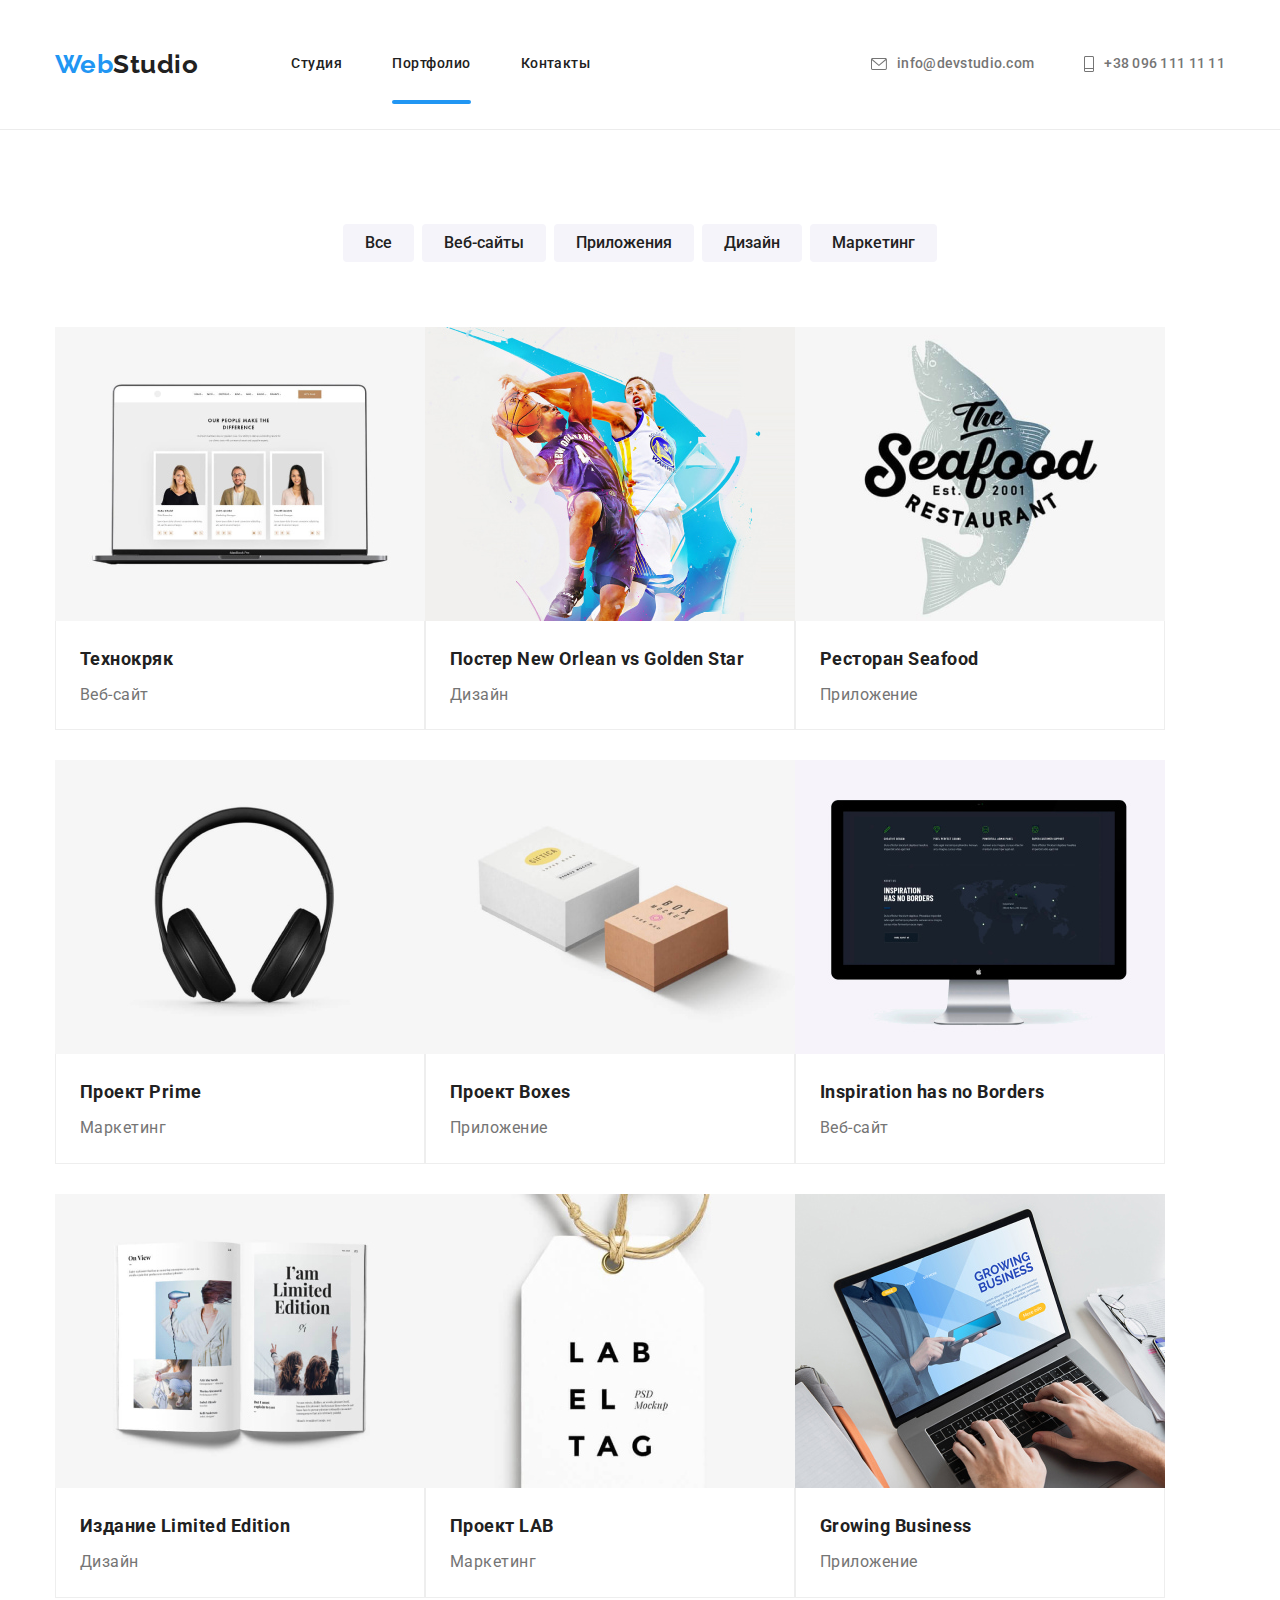
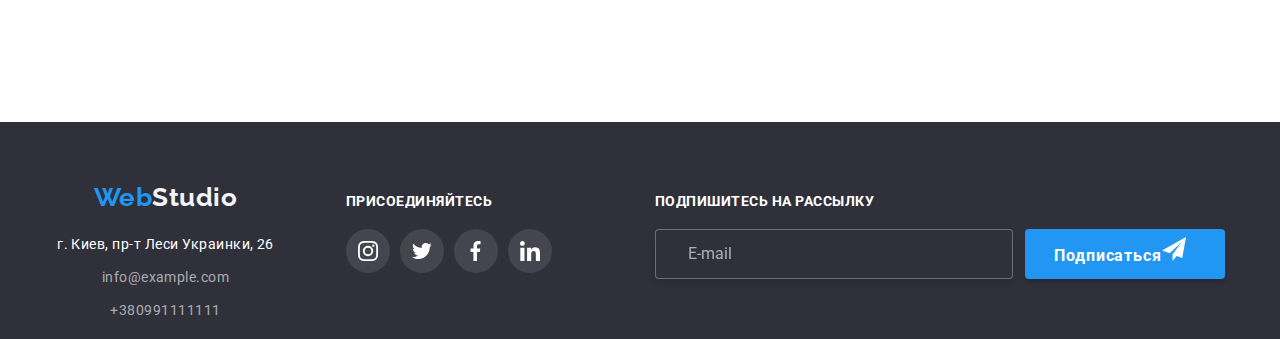
==== commit 902dc282: "hw-8-8" ====
--- a/portfolio.html
+++ b/portfolio.html
@@ -55,7 +55,7 @@
                                 <li class="features__benesits"><button class="features__button" type="button">Приложения</button></li>
                                 <li class="features__benesits"><button class="features__button" type="button">Дизайн</button></li>
                                 <li class="features__benesits"><button class="features__button" type="button">Маркетинг</button></li>
-                            </ul> -->
+                            </ul> 
                  
                         
                           <div class="project">
--- a/css/main.min.css
+++ b/css/main.min.css
@@ -1 +1 @@
-:root{--primary-text-color: #2196f3;--title-text-color: #757575;--accent-color: #212121;--primary-background: #e5e5e5;--main-tetle-text: #ffffff}.visually-hidden{position:absolute;width:1px;height:1px;margin:-1px;border:0;padding:0;white-space:nowrap;clip-path:inset(100%);clip:rect(0 0 0 0);overflow:hidden}.body-common{color:var(--accent-color);font-family:Roboto,sans-serif;letter-spacing:.03em}h1,h2,h3,h4,p{margin-top:0;margin-bottom:0}ul{list-style:none;padding-left:0;margin-top:0;margin-bottom:0}textarea{resize:none}a{text-decoration:none}img{display:block;height:auto}a{color:var(--accent-color);text-decoration:none}.body{color:var(--accent-color);font-family:Roboto,sans-serif;letter-spacing:.03em}.container{width:100%;padding-left:15px;padding-right:15px;margin-left:auto;margin-right:auto}@media screen and (min-width: 768px){.container{width:768px}}@media screen and (min-width: 1200px){.container{width:1200px}}.header{border-bottom:1px solid #ececec;padding-top:16px;padding-bottom:16px}@media screen and (min-width: 768px){.header{padding-top:26px;padding-bottom:26px}}@media screen and (min-width: 1200px){.header{padding-top:24px;padding-bottom:25px}}.container__nav{display:flex;align-items:center}.header__link{font-family:Raleway;font-weight:700;margin-right:93px}@media screen and (max-width: 768px){.header__link{margin-right:88px}}@media screen and (min-width: 320px){.header__link{font-size:24px;line-height:1.16}}@media screen and (min-width: 767px){.header__link{font-size:24px;line-height:1.16}}@media screen and (min-width: 1200px){.header__link{font-size:26px;line-height:1.19}}@media screen and (max-width: 767px){.nav{display:none}}.nav__list{display:flex}.nav__item{margin-right:50px}.nav__item:last-child{margin:0}.nav__link:active{color:var(--primary-text-color)}.nav__link{padding-top:32px;padding-bottom:32px;display:block;position:relative;transition:color 250ms cubic-bezier(0.4, 0, 0.2, 1)}.nav__link:hover,.nav__link:focus{color:var(--primary-text-color)}.nav__link:active::after,.nav__link:focus::after{opacity:0}.nav__link--active:after{content:"";display:block;width:100%;height:4px;background-color:var(--primary-text-color);border-radius:2px;position:absolute;left:0;bottom:0;opacity:1}.nav__link--current{color:#2196f3}.header-contacts{display:flex;justify-content:flex-end}.contacts{display:flex;margin-left:auto;flex-direction:column}@media screen and (max-width: 767px){.contacts{display:none}}@media screen and (min-width: 1200px){.contacts{flex-direction:row}}@media screen and (min-width: 767px){.contacts__link{margin-right:auto}}@media screen and (min-width: 1200px){.contacts__link{margin-right:50px}}.contacts__icon--phone{width:10px;height:16px;margin-right:10px;fill:currentColor;transition:fill 250ms cubic-bezier(0.4, 0, 0.2, 1)}.contacts__icon--mail{width:16px;height:12px;margin-right:10px;fill:currentColor;transition:fill 250ms cubic-bezier(0.4, 0, 0.2, 1)}.contacts__link:last-child{margin-right:0}a:hover .contacts__icon--mail{fill:var(--primary-text-color)}a:focus .contacts__icon--mail{fill:var(--primary-text-color)}a:hover .contacts__icon--phone{fill:var(--primary-text-color)}a:focus .contacts__icon--phone{fill:var(--primary-text-color)}.contacts__phone,.contacts__mail{color:var(--title-text-color);font-weight:500;font-size:14px;line-height:1.14;letter-spacing:.02em;align-items:center;display:flex;transition:color 250ms cubic-bezier(0.4, 0, 0.2, 1)}@media screen and (min-width: 767px){.contacts__phone,.contacts__mail{padding-top:5px;padding-bottom:5px}}@media screen and (min-width: 1200px){.contacts__phone,.contacts__mail{padding-top:32px;padding-bottom:32px}}.contacts__phone:hover,.contacts__phone:focus,.contacts__mail:hover,.contacts__mail:focus{color:var(--primary-text-color)}.plan{padding-top:94px;padding-bottom:94px}.plan__title{color:var(--accent-color);font-weight:700;font-size:14px;line-height:1.14;text-transform:uppercase;margin-bottom:10px}@media screen and (min-width: 320px)and (max-width: 767px){.plan__title{text-align:center}}@media screen and (min-width: 767px){.plan__list{display:flex;justify-content:center;flex-wrap:wrap}}@media screen and (min-width: 1200px){.plan__list{display:flex}}.plan__item{max-width:450px;margin-left:auto;margin-right:auto;margin-bottom:30px}@media screen and (min-width: 767px){.plan__item{width:354px;height:120px;margin-bottom:161px}}@media screen and (min-width: 1200px){.plan__item{width:270px;margin-right:30px;font-size:14px;line-height:1.7}.plan__item:last-child{margin-right:0}}.plan__item::before{display:block;content:"";height:120px;background-color:#f5f4fa;background-size:70px 70px;background-repeat:no-repeat;background-position:center;margin-bottom:30px}.plan__icon::before{background-image:url("../image/icon/antenna.svg")}.plan__vector::before{background-image:url("../image/icon/clock.svg")}.plan__diagram::before{background-image:url("../image/icon/diagram.svg")}.plan__astronaut::before{background-image:url("../image/icon/astronaut.svg")}.plan__advantage{font-size:14px;line-height:1.71}.mobile-menu{position:fixed;top:0;left:0;width:100vw;height:100vh;transform:translateX(100%);visibility:hidden;transition:transform 300ms;pointer-events:none}@media screen and (min-width: 480px)and (max-width: 767px){.mobile-menu{background-color:#fff;box-shadow:0px 4px 8px rgba(0,0,0,.04),0px 2px 4px rgba(0,0,0,.08),0px 1px 3px rgba(0,0,0,.16)}}.mobile-menu.is-open{transform:translateX(0);visibility:visible;pointer-events:initial}.mobile-nav{width:100%;height:100%;background-color:#fff;padding-top:48px;padding-left:40px}@media screen and (min-width: 480px)and (max-width: 767px){.mobile-nav{width:100%}}.mobile-nav__link{display:inline-block;margin-bottom:32px;font-weight:500;font-size:40px;line-height:47px;letter-spacing:.02em;color:#212121}.mobile-nav__link:hover{color:#2196f3}.mobile-nav__link:focus{color:#2196f3}.mobile-nav__list{display:inline-block;margin-bottom:306px}.mobile-contacts__link{display:inline-block;font-weight:500;font-size:34px;line-height:1.17;letter-spacing:.02em;color:#2196f3;margin-bottom:32px}.mobile-contacts__mail{display:inline-block;font-weight:500;font-size:24px;line-height:1.16px;letter-spacing:.02em;color:#757575;margin-bottom:64px}.mobile-socials{display:flex}.mobile_socials__link{font-weight:500;font-size:18px;line-height:1.2px;letter-spacing:.02em;color:#2196f3}.menu-btn{display:block;width:40px;height:40px;margin:0;padding:0;margin-left:auto;background-color:rgba(0,0,0,0);border:rgba(0,0,0,0);outline:rgba(0,0,0,0);z-index:99}@media screen and (min-width: 768px){.menu-btn{display:none}}.menu-btn__icon{width:40px;height:40px}.menu-btn__icon-open{opacity:0}.menu-btn__icon-close{opacity:1}.menu-btn.is-active .menu-btn__icon-open{opacity:1}.menu-btn.is-active .menu-btn__icon-close{opacity:0}.hero__button{color:var(--main-tetle-text);background-color:var(--primary-text-color);cursor:pointer;box-shadow:0px 4px 4px rgba(0,0,0,.15);border-radius:4px;font-weight:700;font-size:16px;line-height:1.88;width:200px;height:50px;display:block;margin-left:auto;margin-right:auto}.backdrop{position:fixed;top:0;left:0;width:100%;height:100%;background-color:rgba(0,0,0,.2);opacity:1;transition:opacity 250ms cubic-bezier(0.4, 0, 0.2, 1),visibility 250ms cubic-bezier(0.4, 0, 0.2, 1)}.backdrop.is-hidden{opacity:0;pointer-events:none;visibility:hidden}.backdrop.is-hidden .modal{transform:translate(-50%, -50%) scale(0.9)}.modal{min-height:581px;min-width:528px;background-color:var(--main-tetle-text);position:absolute;top:50%;left:50%;transform:translate(-50%, -50%) scale(1);transition:transform 250ms cubic-bezier(0.4, 0, 0.2, 1)}.buttom__close{position:absolute;top:8px;right:8px;width:30px;height:30px;cursor:pointer;border:1px solid rgba(0,0,0,.1);border-radius:100%;background:#fff}.buttom__close:before,.buttom__close:after{content:"";position:absolute;top:12px;left:4px;width:20px;height:2px;background:#000;transition:background-color 250ms cubic-bezier(0.4, 0, 0.2, 1)}.buttom__close:before{webkit-transform:rotate(45deg);transform:rotate(45deg)}.buttom__close:after{webkit-transform:rotate(-45deg);transform:rotate(-45deg)}.buttom__close:hover::before{background-color:var(--primary-text-color)}.buttom__close:hover::after{background-color:var(--primary-text-color)}.buttom__close:focus::before{background-color:var(--primary-text-color)}.buttom__close:focus::after{background-color:var(--primary-text-color)}.form{padding:40px;margin-left:auto;margin-right:auto}.form__field{margin-bottom:28px;display:flex;flex-direction:column;font-weight:400;font-size:12px;line-height:14px;color:var(--title-text-color)}.form__field{margin-bottom:10px;display:flex;flex-direction:column}.form__field:focus-within{fill:#2196f3}.form__user{position:absolute;top:107px;left:56px;width:12px;height:12px}.form__phone{position:absolute;top:174px;left:55px;width:13px;height:13px}.form__mail{position:absolute;width:15px;height:12px;top:243px;left:54px}.form__name{display:block;height:40px;position:relative;transition:border 250ms cubic-bezier(0.4, 0, 0.2, 1)}.form__title{font-weight:700;font-size:20px;line-height:23px;text-align:center;margin-bottom:12px;color:var(--accent-color)}.form label{margin-bottom:4px}.form input{margin:0;padding:6px 10px;border:1px solid rgba(33,33,33,.2);border-radius:4px;padding-left:42px;outline:none}input:focus{border:1px solid var(--primary-text-color)}.form input::placeholder{padding-left:16px;font-size:12px;line-height:14px;letter-spacing:.01em;color:rgba(117,117,117,.5)}.form__agree{font-weight:400;font-size:14px;line-height:24px;color:var(--title-text-color);margin-bottom:30px;display:flex}.form__agree input{margin-right:8px}.form__agree label{display:flex;align-items:center}textarea:focus{border:1px solid var(--primary-text-color)}.form__comment{padding:16px;border:1px solid rgba(33,33,33,.2);box-sizing:border-box;border-radius:4px;height:120px;color:rgba(117,117,117,.5);outline:none;transition:border 250ms cubic-bezier(0.4, 0, 0.2, 1)}.visually-hidden:checked+.form__lable{border-color:#2196f3;background-color:#2196f3;background-image:url("../image/modal/check.svg");background-size:contain;background-origin:border-box;background-repeat:no-repeat}.visually-hidden:focus+.form__lable{border-color:#2196f3}.form__lable{display:inline-block;border:2px solid var(--accent-color);border-radius:2px;width:16px;height:15px;margin-right:8px}.button__send{display:block;width:200px;height:50px;background-color:var(--primary-text-color);box-shadow:0px 4px 4px rgba(0,0,0,.15);border-radius:4px;margin-left:auto;margin-right:auto;color:var(--main-tetle-text);font-weight:700;font-size:16px;line-height:30px;letter-spacing:.06em}.form__link{color:#2196f3;text-decoration:underline}.hero{background:#2f303a;max-width:1600px;padding-top:118px;padding-bottom:118px;height:400px;text-align:center;margin-left:auto;margin-right:auto;background-position:center;background-size:cover;background-repeat:no-repeat;background-image:linear-gradient(to right, rgba(47, 48, 58, 0.4), rgba(47, 48, 58, 0.4)),url("../image/home/team.jpg")}@media screen and (min-width: 1200px){.hero{padding-top:200px;padding-bottom:200px}}.hero__title{display:block;max-width:360px;font-weight:900;font-size:26px;line-height:1.62;text-align:center;letter-spacing:.06em;text-transform:uppercase;color:var(--main-tetle-text);margin-left:auto;margin-right:auto;margin-bottom:30px}@media screen and (min-width: 1200px){.hero__title{max-width:700px;font-size:44px;line-height:1.36}}@media screen and (max-width: 1199px){.about__section{display:none}}.about__list{display:flex;margin-right:-30px}.about__item{flex-basis:calc((100% - 180px)/3);margin-right:30px;position:relative}.about__item:last-child{margin-right:0}.about__title{color:var(--accent-color);font-size:36px;line-height:1.17;text-align:center;margin-bottom:50px}.about__text{position:absolute;bottom:0;width:370px;height:70px;background-color:rgba(47,48,58,.8)}.about__description{font-weight:700;font-size:14px;line-height:16px;text-align:center;text-transform:uppercase;color:#fff;padding-top:27px}.team{background:#f5f4fa;padding-top:94px;padding-bottom:94px;height:2761px}@media screen and (min-width: 767px){.team__list{display:flex;flex-wrap:wrap}}@media screen and (min-width: 1200px){.team__list{display:flex}}.team__item{background:#fff;box-shadow:0px 1px 3px rgba(0,0,0,.12),0px 1px 1px rgba(0,0,0,.14),0px 2px 1px rgba(0,0,0,.2);border-radius:0px 0px 4px 4px;width:450px;margin-left:auto;margin-right:auto;margin-bottom:30px}.team__item:last-child{margin-bottom:0px}@media screen and (min-width: 767px)and (max-width: 1199px){.team__item{width:353px;margin-right:30px;margin-bottom:30px;flex-basis:calc((100% - 60px)/2)}.team__item:nth-child(n+3){margin-bottom:0}}@media screen and (min-width: 1200px){.team__item{width:270px;margin:0;margin-right:30px}}.team__caption-list:last-child{margin-right:0}.team__img{display:flex;flex-basis:calc((100% - 360px)/4);margin-right:30px}.team__caption{font-weight:bold;font-size:28px;line-height:1.17;text-align:center;letter-spacing:.03em;margin-bottom:30px}@media screen and (min-width: 1200px){.team__caption{font-size:36px;line-height:42px;margin-bottom:50px}}.team__title{font-weight:500;font-size:16px;line-height:1.18;text-align:center;margin-bottom:10px}.team__aside{padding-top:30px;padding-bottom:30px}.team__desc{font-size:16px;line-height:1.18;color:var(--title-text-color);margin-bottom:0;text-align:center}.team-list__icon{display:flex;padding-top:16px;justify-content:center}.team__icon{margin-right:10px;text-align:center}.team__icon:last-child{margin-right:0}.team__link{width:44px;height:44px;display:flex;justify-content:center;align-items:center;border-radius:50%;transition:background-color 250ms cubic-bezier(0.4, 0, 0.2, 1)}.team__link:hover,.team__link:focus{fill:#fff;background-color:#2196f3}.team__svg{width:20px;height:20px;fill:#afb1b8;transition:fill 250ms cubic-bezier(0.4, 0, 0.2, 1)}.team__link:hover .team__svg,.team__link:focus .team__svg{fill:#fff}.clients{padding-top:94px;padding-bottom:94px}.clients__list{display:flex;justify-content:center;flex-wrap:wrap;margin-right:-30px;margin-bottom:-30px}.clients__item{min-width:210px;min-height:92px;margin-right:30px;margin-bottom:30px}@media scscreen and (min-width: 767px)and (max-width: 1199px){.clients__item{min-width:226px}.clients__item:nth-child(n+3){margin-bottom:0}}@media screen and (min-width: 1200px){.clients__item{min-width:170px}}.clients__item{fill:#2196f3}.clients__item:not(:last-child){margin-right:30px}.clients__link{display:flex;width:100%;height:100%;justify-content:center;align-items:center;border:1px solid #afb1b8;border-radius:4px;transition:border-color 250ms cubic-bezier(0.4, 0, 0.2, 1)}.clients__link:hover,.clients__link:focus{fill:#2196f3}.clients__link:hover,.clients__link:focus{border-color:#2196f3}.clients__link:hover .clients__item:last-child{margin-right:0}.clients__link{fill:#afb1b8}.clients-title{text-align:center;font-weight:bold;font-size:36px;line-height:42px;color:var(--accent-color);margin-bottom:50px}.clients__icon:hover .clients__link,.clients__icon:focus .clients__link{fill:#2196f3}.clients__icon{width:106px;height:60px;transition:fill 250ms cubic-bezier(0.4, 0, 0.2, 1)}.footer{background:#2f303a;padding-top:60px;padding-bottom:60px}.footer__logo,.header__logo{color:var(--primary-text-color)}.footer__visible{color:#f5f4fa;font-family:Raleway}.footer__wrapper{margin-bottom:60px}@media screen and (min-width: 768px){.footer__wrapper{margin-right:165px}}@media screen and (man-width: 1199px){.footer__wrapper{justify-content:center}}@media screen and (min-width: 1200px){.footer__wrapper{margin-right:70px;flex-grow:1;margin-bottom:-60px}}.footer__link{display:inline-block;font-family:Raleway;font-weight:700;font-size:26px;line-height:1.19;display:block;margin-bottom:20px}.footer__address{font-style:normal;font-size:14px;line-height:1.71;color:var(--main-tetle-text);margin-bottom:9px}.footer__item:not(:last-child){margin-bottom:9px}.footer__phone,.footer__mail{font-size:14px;line-height:1.71;color:rgba(255,255,255,.6)}.social-media__icon{display:flex;width:44px;height:44px;border-radius:50%;justify-content:center;align-items:center;transition:background-color 250ms cubic-bezier(0.4, 0, 0.2, 1)}.social-media__icon:hover,.social-media__icon:focus{fill:#fff;background-color:#2196f3}.social-media__network{width:20px;height:20px}.container__footer{text-align:center}@media screen and (min-width: 768px){.container__footer{display:flex;align-items:baseline;justify-content:space-around;flex-wrap:wrap}}@media screen and (min-width: 1200px){.container__footer{justify-content:left;flex-wrap:nowrap}}.social-media__list{display:flex}@media screen and (max-width: 1199px){.social-media__list{justify-content:center}}@media screen and (min-width: 1200px){.social-media__list{justify-content:center}}.social-media{display:flex;flex-direction:column}@media screen and (max-width: 767px){.social-media{margin-top:60px}}@media screen and (max-width: 1199px){.social-media{justify-content:center}}@media screen and (min-width: 1200px){.social-media{justify-content:left;margin-right:93px}}.social-media__join{font-weight:700;font-size:14px;line-height:16px;text-transform:uppercase;color:#fff;margin-bottom:20px;text-align:center}@media screen and (min-width: 1200px){.social-media__join{text-align:left}}.social-media__team{margin-right:10px;border-radius:50%;justify-content:center;align-items:center;background-color:rgba(255,255,255,.1);transition:opacity 250ms cubic-bezier(0.4, 0, 0.2, 1)}.social-media__team:not(:last-child){margin-right:10px}.social-media__network{fill:#fff}.subscribe__title{margin-bottom:20px;font-weight:700;font-size:14px;line-height:16px;text-transform:uppercase;color:var(--main-tetle-text)}@media screen and (min-width: 1200px){.subscribe__title{text-align:left}}.subscribe__form{margin-top:20px}@media screen and (min-width: 768px){.subscribe__form{flex-wrap:nowrap;align-items:center}}@media screen and (min-width: 1200px){.subscribe__form{display:flex;align-items:center}}.footer-input{font-size:16px;line-height:1.25;padding-left:15px;align-items:center;width:100%;height:50px;background-color:#2f303a;border:1px solid rgba(255,255,255,.3);filter:drop-shadow(0px 4px 4px rgba(0, 0, 0, 0.15));border-radius:4px}@media screen and (max-width: 1199px){.footer-input{max-width:450px}}@media screen and (min-width: 480px){.footer-input{width:450px}}@media screen and (min-width: 1200px){.footer-input{max-width:100%}}.footer-input::placeholder{color:rgba(255,255,255,.6)}@media screen and (max-width: 1199px){.subscribe{margin-top:60px}}@media screen and (min-width: 1200px){.subscribe{max-width:570px}}.subscribe__form input::placeholder{padding:16px}.subscribe__form input{padding-left:16px}.subscribe__button{display:inline-flex;align-items:center;justify-content:center;margin-top:20px;margin-right:auto;margin-left:auto;min-width:200px;height:50px;font-weight:700;font-size:16px;line-height:1.88;letter-spacing:.06em;background-color:var(--primary-text-color);border:none;border-radius:4px;box-shadow:0px 4px 4px rgba(0,0,0,.15)}@media screen and (min-width: 1200px){.subscribe__button{margin-top:0;margin-right:0;margin-left:12px}}.subscribe__button:hover,.subscribe__button:focus{background-color:#188ce8}.subscribe__text{font-weight:700;font-size:16px;line-height:30px;letter-spacing:.06em;color:var(--main-tetle-text);margin-right:10px}.subscribe__icon{width:24px;height:24px}.header__logo{font-family:Raleway;font-weight:700;font-size:26px;line-height:1.19}@media screen and (min-width: 1200px){.header__logo{font-size:26px}}.header__lable{color:var(--accent-color)}.nav__link{color:var(--accent-color);font-weight:500;font-size:14px;line-height:1.14}.nav__link:hover,.nav__link:focus{color:var(--primary-text-color)}.features{padding-top:94px;padding-bottom:94px}.features__benefits{display:flex;flex-wrap:wrap;margin-bottom:40px}@media screen and (min-width: 480px)and (man-width: 767px){.features__benefits{justify-content:start}}@media screen and (min-width: 768px){.features__benefits{justify-content:center;margin-bottom:30px}}@media screen and (min-width: 1199px){.features__benefits{transition:opacity 250ms cubic-bezier(0.4, 0, 0.2, 1);margin-bottom:50px}}@media screen and (min-width: 480px){.container{width:480px}}@media screen and (min-width: 768px){.container{width:768px}}@media screen and (min-width: 1200px){.container{width:1200px}}.features__benesits:not(:last-child){margin-right:8px;margin-bottom:15px}.features__button{cursor:pointer;color:var(--accent-color);background-color:#f5f4fa;font-weight:500;font-size:16px;line-height:1.6;border:none;border-radius:4px;font-family:Roboto;padding-left:22px;padding-right:22px;padding-top:6px;padding-bottom:6px;transition:color 250ms cubic-bezier(0.4, 0, 0.2, 1),background-color 250ms cubic-bezier(0.4, 0, 0.2, 1)}.features__button:hover,.features__button:focus{color:#fff;background-color:var(--primary-text-color)}.features__button:hover,.features__button:focus{box-shadow:0px 3px 1px rgba(0,0,0,.1),0px 1px 2px rgba(0,0,0,.08),0px 2px 2px rgba(0,0,0,.12)}.project__list{margin-bottom:-30px}@media screen and (max-width: 767px){.project__list{text-align:center}}@media screen and (min-width: 768px){.project__list{display:flex;flex-wrap:wrap;margin-left:-15px;margin-right:-15px}}.project__item{display:flex;margin-bottom:30px}@media screen and (min-width: 768px){.project__item{margin-left:15px;margin-right:15px}}@media screen and (min-width: 768px)and (max-width: 1199px){.project__item{flex-basis:calc((100% - 60px)/2)}}@media screen and (min-width: 1199px){.project__item{flex-basis:calc((100% - 90px)/3)}}.project__link:hover .project__active,.project__link:focus .project__active{transform:translateY(0)}.project__card{overflow:hidden;position:relative}.project__active{transform:translateY(100%);padding:63px 24px;display:block;position:absolute;font-weight:400;font-size:18px;line-height:28px;color:var(--main-tetle-text);background-color:rgba(33,150,243,.9);justify-content:center;height:100%;width:100%;top:0;left:0;transition:transform 250ms cubic-bezier(0.4, 0, 0.2, 1)}.project__link{display:block;transition:box-shadow 250ms cubic-bezier(0.4, 0, 0.2, 1)}.project__link:hover,.project__link:focus{box-shadow:0px 1px 1px rgba(0,0,0,.12),0px 4px 4px rgba(0,0,0,.06),1px 4px 6px rgba(0,0,0,.16)}.project__list{display:flex;flex-wrap:wrap;margin-top:-30px;margin-left:-30px}.project__title{font-weight:700;font-size:18px;line-height:2;margin-bottom:4px}.project__item,.project__text{font-weight:400;font-size:16px;line-height:1.8}.project__text{color:var(--title-text-color)}.project__description{padding:20px 24px;margin:0;border-left:1px solid #eee;border-right:1px solid #eee;border-bottom:1px solid #eee}/*# sourceMappingURL=main.min.css.map */+:root{--primary-text-color: #2196f3;--title-text-color: #757575;--accent-color: #212121;--primary-background: #e5e5e5;--main-tetle-text: #ffffff}.visually-hidden{position:absolute;width:1px;height:1px;margin:-1px;border:0;padding:0;white-space:nowrap;clip-path:inset(100%);clip:rect(0 0 0 0);overflow:hidden}.body-common{color:var(--accent-color);font-family:Roboto,sans-serif;letter-spacing:.03em}h1,h2,h3,h4,p{margin-top:0;margin-bottom:0}ul{list-style:none;padding-left:0;margin:0;padding:0}textarea{resize:none}a{text-decoration:none}img{display:block;height:auto}a{color:var(--accent-color);text-decoration:none}.body{color:var(--accent-color);font-family:Roboto,sans-serif;letter-spacing:.03em}.container{padding-left:15px;padding-right:15px;margin-left:auto;margin-right:auto}@media screen and (min-width: 480px){.container{width:480px}}@media screen and (min-width: 768px){.container{width:768px}}@media screen and (min-width: 1200px){.container{width:1200px}}.header{border-bottom:1px solid #ececec;padding-top:16px;padding-bottom:16px}@media screen and (min-width: 768px){.header{padding-top:26px;padding-bottom:26px}}@media screen and (min-width: 1200px){.header{padding-top:24px;padding-bottom:25px}}.container__nav{display:flex;align-items:center}.header__link{font-family:Raleway;font-weight:700;margin-right:93px}@media screen and (max-width: 768px){.header__link{margin-right:88px}}@media screen and (min-width: 320px){.header__link{font-size:24px;line-height:1.16}}@media screen and (min-width: 767px){.header__link{font-size:24px;line-height:1.16}}@media screen and (min-width: 1200px){.header__link{font-size:26px;line-height:1.19}}@media screen and (max-width: 767px){.nav{display:none}}.nav__list{display:flex}.nav__item{margin-right:50px}.nav__item:last-child{margin:0}.nav__link:active{color:var(--primary-text-color)}.nav__link{padding-top:32px;padding-bottom:32px;display:block;position:relative;transition:color 250ms cubic-bezier(0.4, 0, 0.2, 1)}.nav__link:hover,.nav__link:focus{color:var(--primary-text-color)}.nav__link:active::after,.nav__link:focus::after{opacity:0}.nav__link--active:after{content:"";display:block;width:100%;height:4px;background-color:var(--primary-text-color);border-radius:2px;position:absolute;left:0;bottom:0;opacity:1}.nav__link--current{color:#2196f3}.header-contacts{display:flex;justify-content:flex-end}.contacts{display:flex;margin-left:auto;flex-direction:column}@media screen and (max-width: 767px){.contacts{display:none}}@media screen and (min-width: 1200px){.contacts{flex-direction:row}}@media screen and (min-width: 767px){.contacts__link{margin-right:auto}}@media screen and (min-width: 1200px){.contacts__link{margin-right:50px}}.contacts__icon--phone{width:10px;height:16px;margin-right:10px;fill:currentColor;transition:fill 250ms cubic-bezier(0.4, 0, 0.2, 1)}.contacts__icon--mail{width:16px;height:12px;margin-right:10px;fill:currentColor;transition:fill 250ms cubic-bezier(0.4, 0, 0.2, 1)}.contacts__link:last-child{margin-right:0}a:hover .contacts__icon--mail{fill:var(--primary-text-color)}a:focus .contacts__icon--mail{fill:var(--primary-text-color)}a:hover .contacts__icon--phone{fill:var(--primary-text-color)}a:focus .contacts__icon--phone{fill:var(--primary-text-color)}.contacts__phone,.contacts__mail{color:var(--title-text-color);font-weight:500;font-size:14px;line-height:1.14;letter-spacing:.02em;align-items:center;display:flex;transition:color 250ms cubic-bezier(0.4, 0, 0.2, 1)}@media screen and (min-width: 767px){.contacts__phone,.contacts__mail{padding-top:5px;padding-bottom:5px}}@media screen and (min-width: 1200px){.contacts__phone,.contacts__mail{padding-top:32px;padding-bottom:32px}}.contacts__phone:hover,.contacts__phone:focus,.contacts__mail:hover,.contacts__mail:focus{color:var(--primary-text-color)}.plan{padding-top:94px;padding-bottom:94px}.plan__title{color:var(--accent-color);font-weight:700;font-size:14px;line-height:1.14;text-transform:uppercase;margin-bottom:10px}@media screen and (min-width: 320px)and (max-width: 767px){.plan__title{text-align:center}}@media screen and (min-width: 767px){.plan__list{display:flex;justify-content:center;flex-wrap:wrap}}@media screen and (min-width: 1200px){.plan__list{display:flex}}.plan__item{max-width:450px;margin-left:auto;margin-right:auto;margin-bottom:30px}@media screen and (min-width: 767px){.plan__item{width:354px;height:120px;margin-bottom:161px}}@media screen and (min-width: 1200px){.plan__item{width:270px;margin-right:30px;font-size:14px;line-height:1.7}.plan__item:last-child{margin-right:0}}.plan__item::before{display:block;content:"";height:120px;background-color:#f5f4fa;background-size:70px 70px;background-repeat:no-repeat;background-position:center;margin-bottom:30px}.plan__icon::before{background-image:url("../image/icon/antenna.svg")}.plan__vector::before{background-image:url("../image/icon/clock.svg")}.plan__diagram::before{background-image:url("../image/icon/diagram.svg")}.plan__astronaut::before{background-image:url("../image/icon/astronaut.svg")}.plan__advantage{font-size:14px;line-height:1.71}.mobile-menu{position:fixed;top:0;left:0;width:100vw;height:100vh;transform:translateX(100%);visibility:hidden;transition:transform 300ms;pointer-events:none}@media screen and (min-width: 480px)and (max-width: 767px){.mobile-menu{background-color:#fff;box-shadow:0px 4px 8px rgba(0,0,0,.04),0px 2px 4px rgba(0,0,0,.08),0px 1px 3px rgba(0,0,0,.16)}}.mobile-menu.is-open{transform:translateX(0);visibility:visible;pointer-events:initial}.mobile-nav{width:100%;height:100%;background-color:#fff;padding-top:48px;padding-left:40px}@media screen and (min-width: 480px)and (max-width: 767px){.mobile-nav{width:100%}}.mobile-nav__link{display:inline-block;margin-bottom:32px;font-weight:500;font-size:40px;line-height:47px;letter-spacing:.02em;color:#212121}.mobile-nav__link:hover{color:#2196f3}.mobile-nav__link:focus{color:#2196f3}.mobile-nav__list{display:inline-block;margin-bottom:306px}.mobile-contacts__link{display:inline-block;font-weight:500;font-size:34px;line-height:1.17;letter-spacing:.02em;color:#2196f3;margin-bottom:32px}.mobile-contacts__mail{display:inline-block;font-weight:500;font-size:24px;line-height:1.16px;letter-spacing:.02em;color:#757575;margin-bottom:64px}.mobile-socials{display:flex}.mobile_socials__link{font-weight:500;font-size:18px;line-height:1.2px;letter-spacing:.02em;color:#2196f3}.menu-btn{display:block;width:40px;height:40px;margin:0;padding:0;margin-left:auto;background-color:rgba(0,0,0,0);border:rgba(0,0,0,0);outline:rgba(0,0,0,0);z-index:99}@media screen and (min-width: 768px){.menu-btn{display:none}}.menu-btn__icon{width:40px;height:40px}.menu-btn__icon-open{opacity:0}.menu-btn__icon-close{opacity:1}.menu-btn.is-active .menu-btn__icon-open{opacity:1}.menu-btn.is-active .menu-btn__icon-close{opacity:0}.hero__button{color:var(--main-tetle-text);background-color:var(--primary-text-color);cursor:pointer;box-shadow:0px 4px 4px rgba(0,0,0,.15);border-radius:4px;font-weight:700;font-size:16px;line-height:1.88;width:200px;height:50px;display:block;margin-left:auto;margin-right:auto}.backdrop{position:fixed;top:0;left:0;width:100%;height:100%;background-color:rgba(0,0,0,.2);opacity:1;transition:opacity 250ms cubic-bezier(0.4, 0, 0.2, 1),visibility 250ms cubic-bezier(0.4, 0, 0.2, 1)}.backdrop.is-hidden{opacity:0;pointer-events:none;visibility:hidden}.backdrop.is-hidden .modal{transform:translate(-50%, -50%) scale(0.9)}.modal{min-height:581px;min-width:528px;background-color:var(--main-tetle-text);position:absolute;top:50%;left:50%;transform:translate(-50%, -50%) scale(1);transition:transform 250ms cubic-bezier(0.4, 0, 0.2, 1)}.buttom__close{position:absolute;top:8px;right:8px;width:30px;height:30px;cursor:pointer;border:1px solid rgba(0,0,0,.1);border-radius:100%;background:#fff}.buttom__close:before,.buttom__close:after{content:"";position:absolute;top:12px;left:4px;width:20px;height:2px;background:#000;transition:background-color 250ms cubic-bezier(0.4, 0, 0.2, 1)}.buttom__close:before{webkit-transform:rotate(45deg);transform:rotate(45deg)}.buttom__close:after{webkit-transform:rotate(-45deg);transform:rotate(-45deg)}.buttom__close:hover::before{background-color:var(--primary-text-color)}.buttom__close:hover::after{background-color:var(--primary-text-color)}.buttom__close:focus::before{background-color:var(--primary-text-color)}.buttom__close:focus::after{background-color:var(--primary-text-color)}.form{padding:40px;margin-left:auto;margin-right:auto}.form__field{margin-bottom:28px;display:flex;flex-direction:column;font-weight:400;font-size:12px;line-height:14px;color:var(--title-text-color)}.form__field{margin-bottom:10px;display:flex;flex-direction:column}.form__field:focus-within{fill:#2196f3}.form__user{position:absolute;top:107px;left:56px;width:12px;height:12px}.form__phone{position:absolute;top:174px;left:55px;width:13px;height:13px}.form__mail{position:absolute;width:15px;height:12px;top:243px;left:54px}.form__name{display:block;height:40px;position:relative;transition:border 250ms cubic-bezier(0.4, 0, 0.2, 1)}.form__title{font-weight:700;font-size:20px;line-height:23px;text-align:center;margin-bottom:12px;color:var(--accent-color)}.form label{margin-bottom:4px}.form input{margin:0;padding:6px 10px;border:1px solid rgba(33,33,33,.2);border-radius:4px;padding-left:42px;outline:none}input:focus{border:1px solid var(--primary-text-color)}.form input::placeholder{padding-left:16px;font-size:12px;line-height:14px;letter-spacing:.01em;color:rgba(117,117,117,.5)}.form__agree{font-weight:400;font-size:14px;line-height:24px;color:var(--title-text-color);margin-bottom:30px;display:flex}.form__agree input{margin-right:8px}.form__agree label{display:flex;align-items:center}textarea:focus{border:1px solid var(--primary-text-color)}.form__comment{padding:16px;border:1px solid rgba(33,33,33,.2);box-sizing:border-box;border-radius:4px;height:120px;color:rgba(117,117,117,.5);outline:none;transition:border 250ms cubic-bezier(0.4, 0, 0.2, 1)}.visually-hidden:checked+.form__lable{border-color:#2196f3;background-color:#2196f3;background-image:url("../image/modal/check.svg");background-size:contain;background-origin:border-box;background-repeat:no-repeat}.visually-hidden:focus+.form__lable{border-color:#2196f3}.form__lable{display:inline-block;border:2px solid var(--accent-color);border-radius:2px;width:16px;height:15px;margin-right:8px}.button__send{display:block;width:200px;height:50px;background-color:var(--primary-text-color);box-shadow:0px 4px 4px rgba(0,0,0,.15);border-radius:4px;margin-left:auto;margin-right:auto;color:var(--main-tetle-text);font-weight:700;font-size:16px;line-height:30px;letter-spacing:.06em}.form__link{color:#2196f3;text-decoration:underline}.hero{background:#2f303a;max-width:1600px;padding-top:118px;padding-bottom:118px;height:400px;text-align:center;margin-left:auto;margin-right:auto;background-position:center;background-size:cover;background-repeat:no-repeat;background-image:linear-gradient(to right, rgba(47, 48, 58, 0.4), rgba(47, 48, 58, 0.4)),url("../image/home/team.jpg")}@media screen and (min-width: 1200px){.hero{padding-top:200px;padding-bottom:200px}}.hero__title{display:block;max-width:360px;font-weight:900;font-size:26px;line-height:1.62;text-align:center;letter-spacing:.06em;text-transform:uppercase;color:var(--main-tetle-text);margin-left:auto;margin-right:auto;margin-bottom:30px}@media screen and (min-width: 1200px){.hero__title{max-width:700px;font-size:44px;line-height:1.36}}@media screen and (max-width: 1199px){.about__section{display:none}}.about__list{display:flex;margin-right:-30px}.about__item{flex-basis:calc((100% - 180px)/3);margin-right:30px;position:relative}.about__item:last-child{margin-right:0}.about__title{color:var(--accent-color);font-size:36px;line-height:1.17;text-align:center;margin-bottom:50px}.about__text{position:absolute;bottom:0;width:370px;height:70px;background-color:rgba(47,48,58,.8)}.about__description{font-weight:700;font-size:14px;line-height:16px;text-align:center;text-transform:uppercase;color:#fff;padding-top:27px}.team{background:#f5f4fa;padding-top:94px;padding-bottom:94px;height:2761px}@media screen and (min-width: 767px){.team__list{display:flex;flex-wrap:wrap}}@media screen and (min-width: 1200px){.team__list{display:flex}}.team__item{background:#fff;box-shadow:0px 1px 3px rgba(0,0,0,.12),0px 1px 1px rgba(0,0,0,.14),0px 2px 1px rgba(0,0,0,.2);border-radius:0px 0px 4px 4px;width:450px;margin-left:auto;margin-right:auto;margin-bottom:30px}.team__item:last-child{margin-bottom:0px}@media screen and (min-width: 767px)and (max-width: 1199px){.team__item{width:353px;margin-right:30px;margin-bottom:30px;flex-basis:calc((100% - 60px)/2)}.team__item:nth-child(n+3){margin-bottom:0}}@media screen and (min-width: 1200px){.team__item{width:270px;margin:0;margin-right:30px}}.team__caption-list:last-child{margin-right:0}.team__img{display:flex;flex-basis:calc((100% - 360px)/4);margin-right:30px}.team__caption{font-weight:bold;font-size:28px;line-height:1.17;text-align:center;letter-spacing:.03em;margin-bottom:30px}@media screen and (min-width: 1200px){.team__caption{font-size:36px;line-height:42px;margin-bottom:50px}}.team__title{font-weight:500;font-size:16px;line-height:1.18;text-align:center;margin-bottom:10px}.team__aside{padding-top:30px;padding-bottom:30px}.team__desc{font-size:16px;line-height:1.18;color:var(--title-text-color);margin-bottom:0;text-align:center}.team-list__icon{display:flex;padding-top:16px;justify-content:center}.team__icon{margin-right:10px;text-align:center}.team__icon:last-child{margin-right:0}.team__link{width:44px;height:44px;display:flex;justify-content:center;align-items:center;border-radius:50%;transition:background-color 250ms cubic-bezier(0.4, 0, 0.2, 1)}.team__link:hover,.team__link:focus{fill:#fff;background-color:#2196f3}.team__svg{width:20px;height:20px;fill:#afb1b8;transition:fill 250ms cubic-bezier(0.4, 0, 0.2, 1)}.team__link:hover .team__svg,.team__link:focus .team__svg{fill:#fff}.clients{padding-top:94px;padding-bottom:94px}.clients__list{display:flex;justify-content:center;flex-wrap:wrap;margin-right:-30px;margin-bottom:-30px}.clients__item{min-width:210px;min-height:92px;margin-right:30px;margin-bottom:30px}@media scscreen and (min-width: 767px)and (max-width: 1199px){.clients__item{min-width:226px}.clients__item:nth-child(n+3){margin-bottom:0}}@media screen and (min-width: 1200px){.clients__item{min-width:170px}}.clients__item{fill:#2196f3}.clients__item:not(:last-child){margin-right:30px}.clients__link{display:flex;width:100%;height:100%;justify-content:center;align-items:center;border:1px solid #afb1b8;border-radius:4px;transition:border-color 250ms cubic-bezier(0.4, 0, 0.2, 1)}.clients__link:hover,.clients__link:focus{fill:#2196f3}.clients__link:hover,.clients__link:focus{border-color:#2196f3}.clients__link:hover .clients__item:last-child{margin-right:0}.clients__link{fill:#afb1b8}.clients-title{text-align:center;font-weight:bold;font-size:36px;line-height:42px;color:var(--accent-color);margin-bottom:50px}.clients__icon:hover .clients__link,.clients__icon:focus .clients__link{fill:#2196f3}.clients__icon{width:106px;height:60px;transition:fill 250ms cubic-bezier(0.4, 0, 0.2, 1)}.footer{background:#2f303a;padding-top:60px;padding-bottom:60px}.footer__logo,.header__logo{color:var(--primary-text-color)}.footer__visible{color:#f5f4fa;font-family:Raleway}.footer__wrapper{margin-bottom:60px}@media screen and (min-width: 768px){.footer__wrapper{margin-right:165px}}@media screen and (man-width: 1199px){.footer__wrapper{justify-content:center}}@media screen and (min-width: 1200px){.footer__wrapper{margin-right:70px;flex-grow:1;margin-bottom:-60px}}.footer__link{display:inline-block;font-family:Raleway;font-weight:700;font-size:26px;line-height:1.19;display:block;margin-bottom:20px}.footer__address{font-style:normal;font-size:14px;line-height:1.71;color:var(--main-tetle-text);margin-bottom:9px}.footer__item:not(:last-child){margin-bottom:9px}.footer__phone,.footer__mail{font-size:14px;line-height:1.71;color:rgba(255,255,255,.6)}.social-media__icon{display:flex;width:44px;height:44px;border-radius:50%;justify-content:center;align-items:center;transition:background-color 250ms cubic-bezier(0.4, 0, 0.2, 1)}.social-media__icon:hover,.social-media__icon:focus{fill:#fff;background-color:#2196f3}.social-media__network{width:20px;height:20px}.container__footer{text-align:center}@media screen and (min-width: 768px){.container__footer{display:flex;align-items:baseline;justify-content:space-around;flex-wrap:wrap}}@media screen and (min-width: 1200px){.container__footer{justify-content:left;flex-wrap:nowrap}}.social-media__list{display:flex}@media screen and (max-width: 1199px){.social-media__list{justify-content:center}}@media screen and (min-width: 1200px){.social-media__list{justify-content:center}}.social-media{display:flex;flex-direction:column}@media screen and (max-width: 767px){.social-media{margin-top:60px}}@media screen and (max-width: 1199px){.social-media{justify-content:center}}@media screen and (min-width: 1200px){.social-media{justify-content:left;margin-right:93px}}.social-media__join{font-weight:700;font-size:14px;line-height:16px;text-transform:uppercase;color:#fff;margin-bottom:20px;text-align:center}@media screen and (min-width: 1200px){.social-media__join{text-align:left}}.social-media__team{margin-right:10px;border-radius:50%;justify-content:center;align-items:center;background-color:rgba(255,255,255,.1);transition:opacity 250ms cubic-bezier(0.4, 0, 0.2, 1)}.social-media__team:not(:last-child){margin-right:10px}.social-media__network{fill:#fff}.subscribe__title{margin-bottom:20px;font-weight:700;font-size:14px;line-height:16px;text-transform:uppercase;color:var(--main-tetle-text)}@media screen and (min-width: 1200px){.subscribe__title{text-align:left}}.subscribe__form{margin-top:20px}@media screen and (min-width: 768px){.subscribe__form{flex-wrap:nowrap;align-items:center}}@media screen and (min-width: 1200px){.subscribe__form{display:flex;align-items:center}}.footer-input{font-size:16px;line-height:1.25;padding-left:15px;align-items:center;width:100%;height:50px;background-color:#2f303a;border:1px solid rgba(255,255,255,.3);filter:drop-shadow(0px 4px 4px rgba(0, 0, 0, 0.15));border-radius:4px}@media screen and (max-width: 1199px){.footer-input{max-width:450px}}@media screen and (min-width: 480px){.footer-input{width:450px}}@media screen and (min-width: 1200px){.footer-input{max-width:100%}}.footer-input::placeholder{color:rgba(255,255,255,.6)}@media screen and (max-width: 1199px){.subscribe{margin-top:60px}}@media screen and (min-width: 1200px){.subscribe{max-width:570px}}.subscribe__form input::placeholder{padding:16px}.subscribe__form input{padding-left:16px}.subscribe__button{display:inline-flex;align-items:center;justify-content:center;margin-top:20px;margin-right:auto;margin-left:auto;min-width:200px;height:50px;font-weight:700;font-size:16px;line-height:1.88;letter-spacing:.06em;background-color:var(--primary-text-color);border:none;border-radius:4px;box-shadow:0px 4px 4px rgba(0,0,0,.15)}@media screen and (min-width: 1200px){.subscribe__button{margin-top:0;margin-right:0;margin-left:12px}}.subscribe__button:hover,.subscribe__button:focus{background-color:#188ce8}.subscribe__text{font-weight:700;font-size:16px;line-height:30px;letter-spacing:.06em;color:var(--main-tetle-text);margin-right:10px}.subscribe__icon{width:24px;height:24px}.header__logo{font-family:Raleway;font-weight:700;font-size:26px;line-height:1.19}@media screen and (min-width: 1200px){.header__logo{font-size:26px}}.header__lable{color:var(--accent-color)}.nav__link{color:var(--accent-color);font-weight:500;font-size:14px;line-height:1.14}.nav__link:hover,.nav__link:focus{color:var(--primary-text-color)}.features{padding-top:94px;padding-bottom:94px}.features__benefits{display:flex;flex-wrap:wrap;margin-bottom:40px}@media screen and (min-width: 480px)and (man-width: 767px){.features__benefits{justify-content:start}}@media screen and (min-width: 768px){.features__benefits{justify-content:center;margin-bottom:30px}}@media screen and (min-width: 1199px){.features__benefits{transition:opacity 250ms cubic-bezier(0.4, 0, 0.2, 1);margin-bottom:50px}}@media screen and (min-width: 480px){.container{width:480px}}@media screen and (min-width: 768px){.container{width:768px}}@media screen and (min-width: 1200px){.container{width:1200px}}.features__benesits:not(:last-child){margin-right:8px;margin-bottom:15px}.features__button{cursor:pointer;color:var(--accent-color);background-color:#f5f4fa;font-weight:500;font-size:16px;line-height:1.6;border:none;border-radius:4px;font-family:Roboto;padding-left:22px;padding-right:22px;padding-top:6px;padding-bottom:6px;transition:color 250ms cubic-bezier(0.4, 0, 0.2, 1),background-color 250ms cubic-bezier(0.4, 0, 0.2, 1)}.features__button:hover,.features__button:focus{color:#fff;background-color:var(--primary-text-color)}.features__button:hover,.features__button:focus{box-shadow:0px 3px 1px rgba(0,0,0,.1),0px 1px 2px rgba(0,0,0,.08),0px 2px 2px rgba(0,0,0,.12)}.project__list{display:flex;flex-wrap:wrap;margin-top:50px}@media screen and (max-width: 767px){.project__list{justify-content:center}}@media screen and (min-width: 768px){.project__list{align-self:stretch}}.project__item{margin-bottom:30px}@media screen and (min-width: 768px){.project__item{flex-basis:calc((100% - 30px)/2)}}@media screen and (min-width: 1200px){.project__item{flex-basis:calc((100% - 60px)/3)}}@media screen and (min-width: 768px)and (max-width: 1199px){.project__item:nth-child(2n){margin-right:0}}.project__item:last-child{margin-bottom:0}@media screen and (min-width: 1200px){.project__item:nth-child(3n){margin-right:0}}.project__link:hover .project__active,.project__link:focus .project__active{transform:translateY(0)}.project__card{overflow:hidden;position:relative}.project__active{transform:translateY(100%);padding:63px 24px;display:block;position:absolute;font-weight:400;font-size:18px;line-height:28px;color:var(--main-tetle-text);background-color:rgba(33,150,243,.9);justify-content:center;height:100%;width:100%;top:0;left:0;transition:transform 250ms cubic-bezier(0.4, 0, 0.2, 1)}.project__link{display:inline-block;transition:box-shadow 250ms cubic-bezier(0.4, 0, 0.2, 1)}.project__link:hover,.project__link:focus{box-shadow:0px 1px 1px rgba(0,0,0,.12),0px 4px 4px rgba(0,0,0,.06),1px 4px 6px rgba(0,0,0,.16)}@media screen and (min-width: 768px)and (max-width: 1199px){.project__link{display:flex;flex-direction:column}}.project__title{font-weight:700;font-size:18px;line-height:2;margin-bottom:4px}.project__text{font-weight:400;font-size:16px;line-height:1.8}.project__text{color:var(--title-text-color)}.project__description{padding:20px 24px;margin:0;border-left:1px solid #eee;border-right:1px solid #eee;border-bottom:1px solid #eee}/*# sourceMappingURL=main.min.css.map */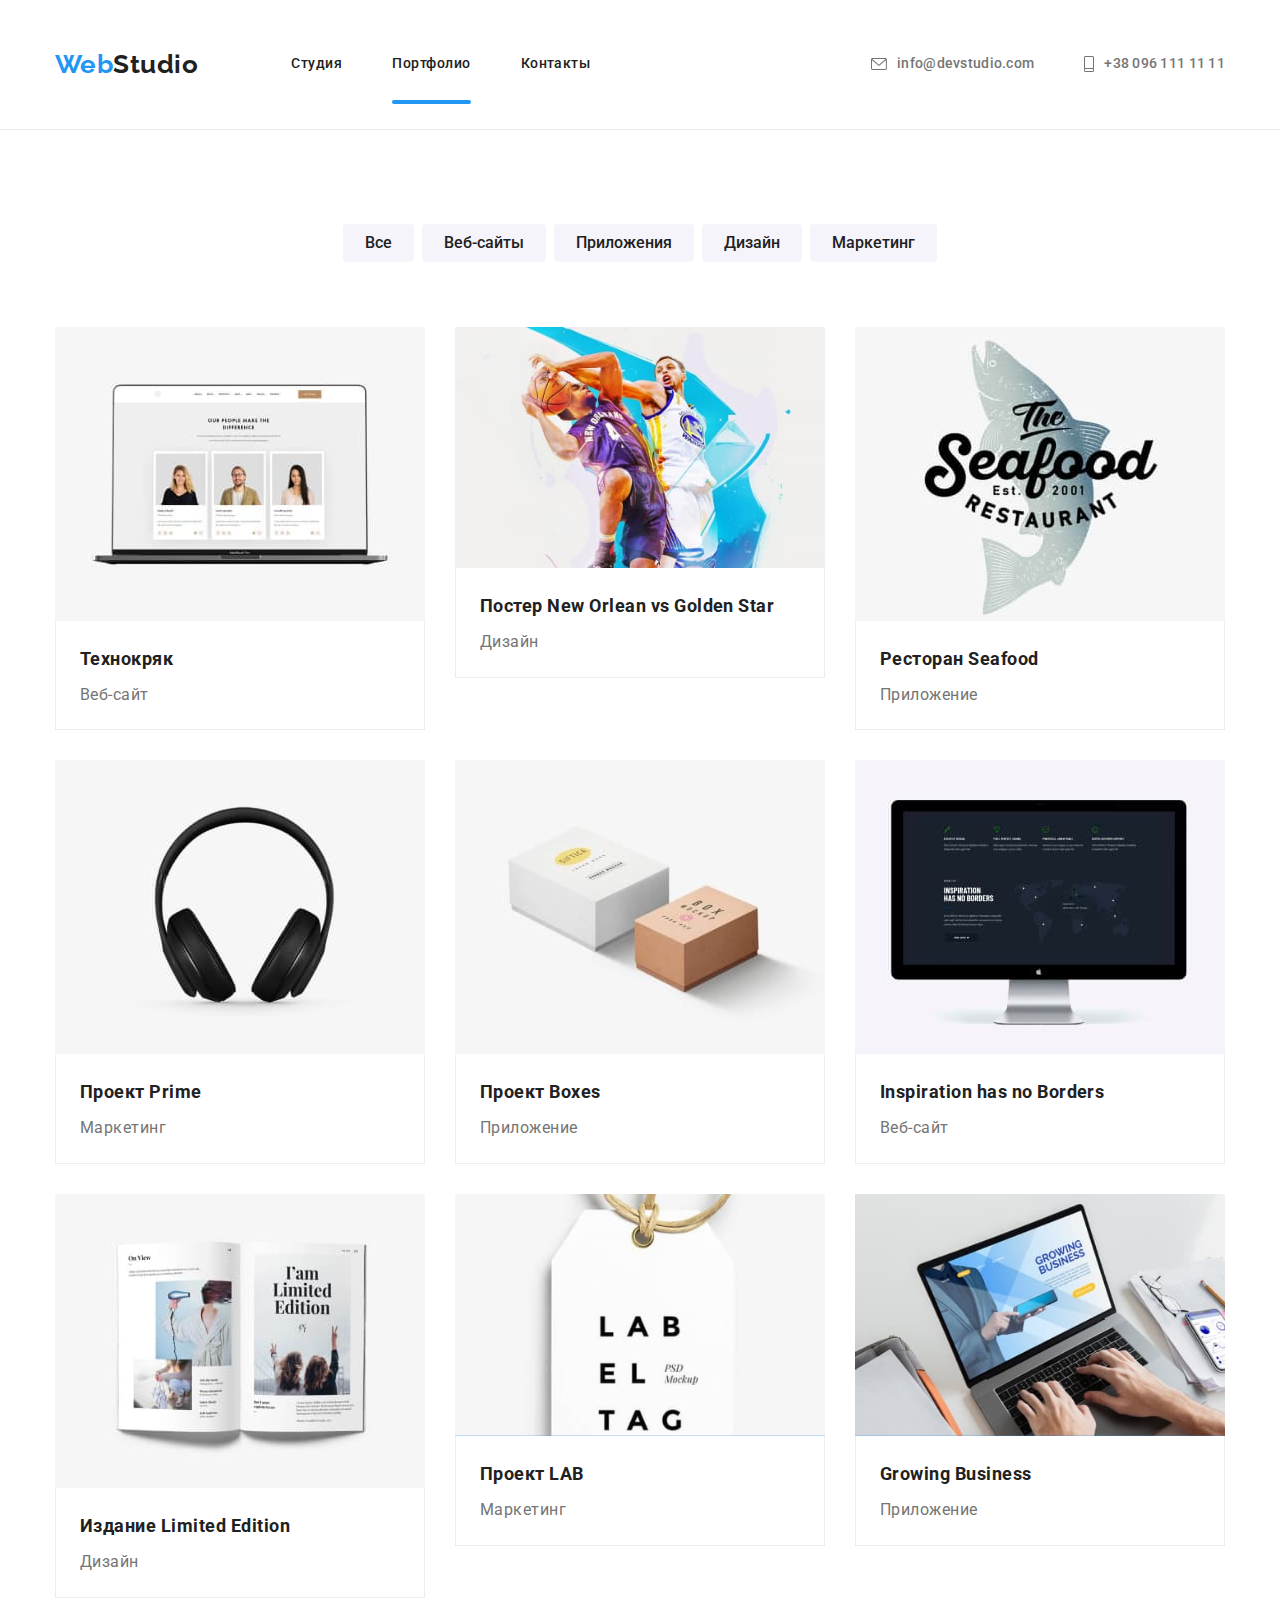
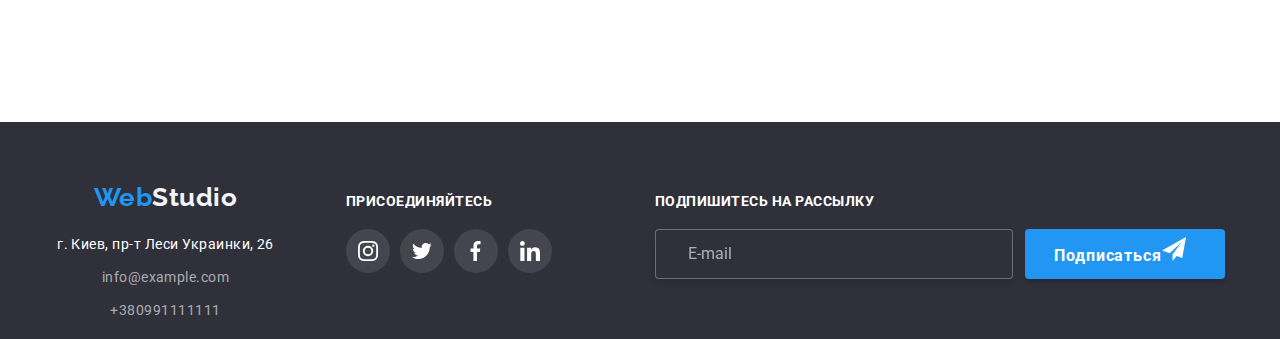
==== commit 52fdc1ee: "hw-8-8-8-8" ====
--- a/portfolio.html
+++ b/portfolio.html
@@ -1,237 +1,424 @@
 <!DOCTYPE html>
 <html lang="en">
+
 <head>
     <meta charset="UTF-8">
     <meta http-equiv="X-UA-Compatible" content="IE=edge">
     <meta name="viewport" content="width=device-width, initial-scale=1.0">
     <title>WebStudio</title>
-    <link href="https://fonts.googleapis.com/css2?family=Raleway:wght@700&family=Roboto:wght@400;500;700;900&display=swap" 
+    <link
+        href="https://fonts.googleapis.com/css2?family=Raleway:wght@700&family=Roboto:wght@400;500;700;900&display=swap"
         rel="stylesheet">
-        <link rel="stylesheet" href="https://cdn.jsdelivr.net/npm/modern-normalize@1.1.0/modern-normalize.min.css">
-    
+    <link rel="stylesheet" href="https://cdn.jsdelivr.net/npm/modern-normalize@1.1.0/modern-normalize.min.css">
+
     <link rel="stylesheet" href="./css/main.min.css">
 </head>
+
 <body class="body">
-  <header class="header">
-    <div class="container container__nav ">
-        <a class="header__link " href="./index.html"><span class="header__logo">Web</span><span
-                class="header__lable">Studio</span></a>
-
-        <nav class="nav">
-            <ul class="nav__list">
-                <li class="nav__item"><a class="nav__link nav__link--current" href="./index.html">Студия</a></li>
-                <li class="nav__item"><a class="nav__link nav__link--current nav__link--active "
-                        href="./portfolio.html">Портфолио</a></li>
-                <li class="nav__item"><a class="nav__link " href="">Контакты</a></li>
-
+    <header class="header">
+        <div class="container container__nav ">
+            <a class="header__link " href="./index.html"><span class="header__logo">Web</span><span
+                    class="header__lable">Studio</span></a>
+
+            <nav class="nav">
+                <ul class="nav__list">
+                    <li class="nav__item"><a class="nav__link nav__link--current" href="./index.html">Студия</a></li>
+                    <li class="nav__item"><a class="nav__link nav__link--current nav__link--active "
+                            href="./portfolio.html">Портфолио</a></li>
+                    <li class="nav__item"><a class="nav__link " href="">Контакты</a></li>
+
+                </ul>
+            </nav>
+
+
+            <ul class="contacts">
+                <li class="contacts__link"><a class="contacts__mail" href="mailtoo:info@devstudio.com"><svg
+                            class="contacts__icon--mail">
+                            <use href="./image/contacts/contacts.svg#icon-mail"></use>
+                        </svg>info@devstudio.com</a></li>
+                <li class="contacts__link"><a class="contacts__phone" href="tel:+380961111111"><svg
+                            class="contacts__icon--phone">
+                            <use href="./image/contacts/contacts.svg#icon-phone"></use>
+                        </svg>+38 096 111 11 11</a></li>
             </ul>
-        </nav>
-
-
-        <ul class="contacts">
-            <li class="contacts__link"><a class="contacts__mail" href="mailtoo:info@devstudio.com"><svg
-                        class="contacts__icon--mail">
-                        <use href="./image/contacts/contacts.svg#icon-mail"></use>
-                    </svg>info@devstudio.com</a></li>
-            <li class="contacts__link"><a class="contacts__phone" href="tel:+380961111111"><svg
-                        class="contacts__icon--phone">
-                        <use href="./image/contacts/contacts.svg#icon-phone"></use>
-                    </svg>+38 096 111 11 11</a></li>
-        </ul>
-
-    </div>
-</header>  
-
-
-    
+
+        </div>
+    </header>
+
+
+
     <main>
-                <section class="features" >
-                <div class="container ">
-                       
+        <section class="features">
+            <div class="container ">
+
                 <h1 hidden>Примеры работ</h1>
-                            <ul class="features__benefits">
-                                <li class="features__benesits"><button class="features__button" type="button">Все</button></li>
-                            <li class="features__benesits"><button class="features__button" type="button">Веб-сайты</button></li>
-                                <li class="features__benesits"><button class="features__button" type="button">Приложения</button></li>
-                                <li class="features__benesits"><button class="features__button" type="button">Дизайн</button></li>
-                                <li class="features__benesits"><button class="features__button" type="button">Маркетинг</button></li>
-                            </ul> 
-                 
-                        
-                          <div class="project">
-                            <ul class="project__list">
-                               <li class="project__item">
-                                  
-                                       <a class="project__link" href="">
-                                           <div class="project__card">
-                                               <img src="./image/portfolio/Texno.jpg" alt="Технокряк" width="370" height="294"><p class="project__active">Ресурс предлагает комплексные предложения с разным уровнем функционала и сервисов. Все это позволит
-                                                посетителю получить
-                                                исчерпывающие сведения о компании или частном лице.</p>
-                                           </div>
-                                              <div class="project__description">
-                                                    <h2 class="project__title" >Технокряк</h2>
-                                                    <p class="project__text" >Веб-сайт</p>
-                                            
-                                              </div>
-                                        </a>
-                                  
+                <ul class="features__benefits">
+                    <li class="features__benesits"><button class="features__button" type="button">Все</button></li>
+                    <li class="features__benesits"><button class="features__button" type="button">Веб-сайты</button>
+                    </li>
+                    <li class="features__benesits"><button class="features__button" type="button">Приложения</button>
+                    </li>
+                    <li class="features__benesits"><button class="features__button" type="button">Дизайн</button></li>
+                    <li class="features__benesits"><button class="features__button" type="button">Маркетинг</button>
+                    </li>
+                </ul>
+
+
+                <div class="project">
+                    <ul class="project__list">
+                        <li class="project__item">
+
+                            <a class="project__link" href="">
+                                <div class="project__card">
+                                    <picture>
+                                        <source  srcset="
+                                                        ./image/portfolio/project-1_lg@1x.jpg 1x,
+                                                        ./image/portfolio/project-1_lg@2x.jpg 2x
+                                                        
+                                                        " media="(min-width: 1200px)" type="image/jpeg" />
+                                        <source  srcset="
+                                                        ./image/portfolio/project-1_md@1x.jpg 1x,
+                                                        ./image/portfolio/project-1_md@2x.jpg 2x
+                                                        " media="(min-width: 768px)" type="image/jpeg"  />
+                                        <source  srcset="
+                                                            ./image/portfolio/project-1_sm@1x.jpg 1x,
+                                                            ./image/portfolio/project-1_sm@2x.jpg 2x
+                                                          " media="(max-width: 767px)" type="image/jpeg" />
+                                        <img class="projects__img" src="./image/portfolio/project-1_sm@1x.jpg" alt="Технокряк" width="450" height="294" />
+                                    </picture>
+                                    
+                                    <p class="project__active">Ресурс предлагает комплексные предложения с разным
+                                        уровнем функционала и сервисов. Все это позволит
+                                        посетителю получить
+                                        исчерпывающие сведения о компании или частном лице.</p>
+                                </div>
+                                <div class="project__description">
+                                    <h2 class="project__title">Технокряк</h2>
+                                    <p class="project__text">Веб-сайт</p>
+
+                                </div>
+                            </a>
+
+
+                        </li>
+                        <li class="project__item">
+                            <a class="project__link" href="">
+                                <div class="project__card"> 
+                                    <source  srcset="
+                                                        ./image/portfolio/project-2_lg@1x.jpg 1x,
+                                                        ./image/portfolio/project-2_lg@2x.jpg 2x
+                                                        
+                                                        " media="(min-width: 1200px)" type="image/jpeg" />
+
+                                        <source  srcset="
+                                                        ./image/portfolio/project-2_md@1x.jpg 1x,
+                                                        ./image/portfolio/project-2_md@2x.jpg 2x
+                                                        " media="(min-width: 768px)" type="image/jpeg"  />
+
+                                        <source  srcset="
+                                                            ./image/portfolio/project-2_sm@1x.jpg 1x,
+                                                            ./image/portfolio/project-2_sm@2x.jpg 2x
+                                                          " media="(max-width: 767px)" type="image/jpeg" />
+
+                                        <img class="projects__img" src="./image/portfolio/project-2_sm@1x.jpg" alt="New Orlean vs Golden Star" width="450" height="294" />
+                                    </picture>
+                                    
+                                    
+                                    <p class="project__active">Ресурс предлагает комплексные предложения с разным
+                                        уровнем функционала и сервисов. Все это позволит
+                                        посетителю получить
+                                        исчерпывающие сведения о компании или частном лице.</p>
+                                </div>
+                                <div class="project__description">
+                                    <h2 class="project__title">Постер New Orlean vs Golden Star</h2>
+                                    <p class="project__text">Дизайн</p>
+                                </div>
+                            </a>
+
+                        </li>
+                        <li class="project__item">
+                            <a class="project__link" href="">
+                                <div class="project__card">
+                                    <picture>
+                                        <source  srcset="
+                                                        ./image/portfolio/project-3_lg@1x.jpg 1x,
+                                                        ./image/portfolio/project-3_lg@2x.jpg 2x
+                                                        
+                                                        " media="(min-width: 1200px)" type="image/jpeg" />
+                                        <source  srcset="
+                                                        ./image/portfolio/project-3_md@1x.jpg 1x,
+                                                        ./image/portfolio/project-3_md@2x.jpg 2x
+                                                        " media="(min-width: 768px)" type="image/jpeg"  />
+                                        <source  srcset="
+                                                            ./image/portfolio/project-3_sm@1x.jpg 1x,
+                                                            ./image/portfolio/project-3_sm@2x.jpg 2x
+                                                          " media="(max-width: 767px)" type="image/jpeg" />
+                                        <img class="projects__img" src="./image/portfolio/project-3_sm@1x.jpg" alt="Ресторан Seafood" width="450" height="294" />
+                                    </picture>
+                                    
+                                    
+                                    
+                                    <p class="project__active">Ресурс предлагает комплексные предложения с разным
+                                        уровнем функционала и сервисов. Все это позволит
+                                        посетителю получить
+                                        исчерпывающие сведения о компании или частном лице.</p>
+                                </div>
+                                <div class="project__description">
+                                    <h2 class="project__title">Ресторан Seafood</h2>
+                                    <p class="project__text">Приложение</p>
+                                </div>
+                            </a>
+
+                        </li>
+                        <li class="project__item">
+                            <a class="project__link" href="">
+                                <div class="project__card">
+                                    <picture>
+                                        <source  srcset="
+                                                        ./image/portfolio/project-4_lg@1x.jpg 1x,
+                                                        ./image/portfolio/project-4_lg@2x.jpg 2x
+                                                        
+                                                        " media="(min-width: 1200px)" type="image/jpeg" />
+                                        <source  srcset="
+                                                        ./image/portfolio/project-4_md@1x.jpg 1x,
+                                                        ./image/portfolio/project-4_md@2x.jpg 2x
+                                                        " media="(min-width: 768px)" type="image/jpeg"  />
+                                        <source  srcset="
+                                                            ./image/portfolio/project-4_sm@1x.jpg 1x,
+                                                            ./image/portfolio/project-4_sm@2x.jpg 2x
+                                                          " media="(max-width: 767px)" type="image/jpeg" />
+                                        <img class="projects__img" src="./image/portfolio/project-4_sm@1x.jpg" alt="Проект Prime" width="450" height="294" />
+                                    </picture>
                                    
-                                </li>
-                                <li class="project__item">
-                                   <a class="project__link" href="">
-                                   <div class="project__card">              
-                                       <img src="./image/portfolio/New.jpg" alt="New Orlean vs Golden Star"  width="370" height="294">
-                                       <p class="project__active">Ресурс предлагает комплексные предложения с разным уровнем функционала и сервисов. Все это позволит
-                                    посетителю получить
-                                    исчерпывающие сведения о компании или частном лице.</p></div>
-                                           <div class="project__description">
-                                                <h2 class="project__title">Постер New Orlean vs Golden Star</h2>
-                                                <p class="project__text" >Дизайн</p>
-                                           </div>
-                                   </a>
-                                    
-                                </li>
-                                <li class="project__item">
-                                  <a class="project__link" href="">
-                                        <div class="project__card"><img src="./image/portfolio/Seafood.jpg" alt="Ресторан Seafood" width="370" height="294"><p class="project__active">Ресурс предлагает комплексные предложения с разным уровнем функционала и сервисов. Все это позволит
-                                            посетителю получить
-                                            исчерпывающие сведения о компании или частном лице.</p></div>
-                                           <div class="project__description">
-                                                <h2 class="project__title">Ресторан Seafood</h2>
-                                                <p class="project__text" >Приложение</p>
-                                           </div>
-                                  </a>
-                                    
-                                </li>
-                                <li class="project__item">
-                                    <a class="project__link" href="">
-                                        <div class="project__card"><img src="./image/portfolio/Prime.jpg" alt="Проект Prime" width="370" height="294"><p class="project__active">Ресурс предлагает комплексные предложения с разным уровнем функционала и сервисов. Все это позволит
-                                            посетителю получить
-                                            исчерпывающие сведения о компании или частном лице.</p></div>
-                                            <div class="project__description">
-                                                <h2 class="project__title" >Проект Prime</h2>
-                                                <p class="project__text" >Маркетинг</p>
-                                            </div>
-                                    </a>
-                                    
-                                </li>
-                                <li class="project__item">
-                                   <a class="project__link" href="">
-                                       <div class="project__card"> <img src="./image/portfolio/Boxes.jpg" alt="Проект Boxes" width="370" height="294"><p class="project__active">Ресурс предлагает комплексные предложения с разным уровнем функционала и сервисов. Все это позволит
-                                        посетителю получить
-                                        исчерпывающие сведения о компании или частном лице.</p></div>
-                                            <div class="project__description">
-                                                <h2 class="project__title" >Проект Boxes</h2>
-                                                <p class="project__text" >Приложение</p>
-                                            </div>
-                                   </a>
-                                    
-                                </li>
-                                <li class="project__item">
-                                    <a class="project__link" href="">
-                                       <div class="project__card"> <img src="./image/portfolio/Inspiration.jpg" alt="Inspiration has no Borders" width="370" height="294"><p class="project__active">Ресурс предлагает комплексные предложения с разным уровнем функционала и сервисов. Все это позволит
-                                        посетителю получить
-                                        исчерпывающие сведения о компании или частном лице.</p></div>
-                                            <div class="project__description">
-                                                <h2 class="project__title" >Inspiration has no Borders</h2>
-                                                <p class="project__text" >Веб-сайт</p>
-                                            </div>
-                                    </a>
-                                    
-                                </li>
-                                <li class="project__item">
-                                   <a class="project__link" href="">
-                                        <div class="project__card"><img src="./image/portfolio/Limited.jpg" alt="Издание Limited Edition" width="370" height="294"><p class="project__active">Ресурс предлагает комплексные предложения с разным уровнем функционала и сервисов. Все это позволит
-                                            посетителю получить
-                                            исчерпывающие сведения о компании или частном лице.</p></div>
-                                            <div class="project__description">
-                                                <h2 class="project__title" >Издание Limited Edition</h2>
-                                                <p class="project__text">Дизайн</p>
-                                            </div>
-                                   </a>
-                                    
-                                </li>
-                                <li class="project__item">
-                                    <a class="project__link" href="">
-                                        <div class="project__card"><img src="./image/portfolio/LAB.jpg" alt="Проект LAB" width="370" height="294"><p class="project__active">Ресурс предлагает комплексные предложения с разным уровнем функционала и сервисов. Все это позволит
-                                            посетителю получить
-                                            исчерпывающие сведения о компании или частном лице.</p></div>
-                                           <div class="project__description">
-                                                <h2 class="project__title" >Проект LAB</h2>
-                                                <p class="project__text">Маркетинг</p>
-                                           </div>
-                                    </a>
-                                    
-                                </li>
-                                <li class="project__item">
-                                    <a class="project__link" href="">
-                                        <div class="project__card"><img src="./image/portfolio/Growing.jpg" alt="Growing Business" width="370" height="294"><p class="project__active">Ресурс предлагает комплексные предложения с разным уровнем функционала и сервисов. Все это позволит
-                                            посетителю получить
-                                            исчерпывающие сведения о компании или частном лице.</p></div>
-                                           <div class="project__description">
-                                                <h2 class="project__title" >Growing Business</h2>
-                                                <p class="project__text" >Приложение</p>
-                                           </div>
-                                    </a>
-                                 
-                                </li>
-                            </ul> 
-                        </div> 
-              </div> 
-               </section>
-        </main>
-  <footer class="footer">
-    <div class="container container__footer">
-        <div class="footer__wrapper">
-            <a class="footer__link" href="./index.html"><span class="footer__logo">Web</span><span
-                    class="footer__visible">Studio</span></a>
-            <address class="footer__address footer-contacts">г. Киев, пр-т Леси Украинки, 26</address>
-            <ul class="footer__contacts">
-                <li class="footer__item"><a class="footer__mail" href="mailto:info@example.com">info@example.com</a>
-                </li>
-                <li><a class="footer__phone" href="tel:+380991111111">+380991111111</a></li>
-            </ul>
+                                    <p class="project__active">Ресурс предлагает комплексные предложения с разным
+                                        уровнем функционала и сервисов. Все это позволит
+                                        посетителю получить
+                                        исчерпывающие сведения о компании или частном лице.</p>
+                                </div>
+                                <div class="project__description">
+                                    <h2 class="project__title">Проект Prime</h2>
+                                    <p class="project__text">Маркетинг</p>
+                                </div>
+                            </a>
+
+                        </li>
+                        <li class="project__item">
+                            <a class="project__link" href="">
+                                <div class="project__card"> 
+                                    <picture>
+                                        <source  srcset="
+                                                        ./image/portfolio/project-5_lg@1x.jpg 1x,
+                                                        ./image/portfolio/project-5_lg@2x.jpg 2x
+                                                        
+                                                        " media="(min-width: 1200px)" type="image/jpeg" />
+                                        <source  srcset="
+                                                        ./image/portfolio/project-5_md@1x.jpg 1x,
+                                                        ./image/portfolio/project-5_md@2x.jpg 2x
+                                                        " media="(min-width: 768px)" type="image/jpeg"  />
+                                        <source  srcset="
+                                                            ./image/portfolio/project-5_sm@1x.jpg 1x,
+                                                            ./image/portfolio/project-5_sm@2x.jpg 2x
+                                                          " media="(max-width: 767px)" type="image/jpeg" />
+                                        <img class="projects__img" src="./image/portfolio/project-5_sm@1x.jpg" alt="Проект Boxes" width="450" height="294" />
+                                    </picture>
+                                    
+                                    <p class="project__active">Ресурс предлагает комплексные предложения с разным
+                                        уровнем функционала и сервисов. Все это позволит
+                                        посетителю получить
+                                        исчерпывающие сведения о компании или частном лице.</p>
+                                </div>
+                                <div class="project__description">
+                                    <h2 class="project__title">Проект Boxes</h2>
+                                    <p class="project__text">Приложение</p>
+                                </div>
+                            </a>
+
+                        </li>
+                        <li class="project__item">
+                            <a class="project__link" href="">
+                                <div class="project__card">
+                                    <picture>
+                                        <source  srcset="
+                                                        ./image/portfolio/project-6_lg@1x.jpg 1x,
+                                                        ./image/portfolio/project-6_lg@2x.jpg 2x
+                                                        
+                                                        " media="(min-width: 1200px)" type="image/jpeg" />
+                                        <source  srcset="
+                                                        ./image/portfolio/project-6_md@1x.jpg 1x,
+                                                        ./image/portfolio/project-6_md@2x.jpg 2x
+                                                        " media="(min-width: 768px)" type="image/jpeg"  />
+                                        <source  srcset="
+                                                            ./image/portfolio/project-6_sm@1x.jpg 1x,
+                                                            ./image/portfolio/project-6_sm@2x.jpg 2x
+                                                          " media="(max-width: 767px)" type="image/jpeg" />
+                                        <img class="projects__img" src="./image/portfolio/project-6_sm@1x.jpg" alt="Inspiration has no Borders" width="450" height="294" />
+                                    </picture> 
+                                    
+                                    <p class="project__active">Ресурс предлагает комплексные предложения с разным
+                                        уровнем функционала и сервисов. Все это позволит
+                                        посетителю получить
+                                        исчерпывающие сведения о компании или частном лице.</p>
+                                </div>
+                                <div class="project__description">
+                                    <h2 class="project__title">Inspiration has no Borders</h2>
+                                    <p class="project__text">Веб-сайт</p>
+                                </div>
+                            </a>
+
+                        </li>
+                        <li class="project__item">
+                            <a class="project__link" href="">
+                                <div class="project__card">
+                                     <picture>
+                                        <source  srcset="
+                                                        ./image/portfolio/project-7_lg@1x.jpg 1x,
+                                                        ./image/portfolio/project-7_lg@2x.jpg 2x
+                                                        
+                                                        " media="(min-width: 1200px)" type="image/jpeg" />
+                                        <source  srcset="
+                                                        ./image/portfolio/project-7_md@1x.jpg 1x,
+                                                        ./image/portfolio/project-7_md@2x.jpg 2x
+                                                        " media="(min-width: 768px)" type="image/jpeg"  />
+                                        <source  srcset="
+                                                            ./image/portfolio/project-7_sm@1x.jpg 1x,
+                                                            ./image/portfolio/project-7_sm@2x.jpg 2x
+                                                          " media="(max-width: 767px)" type="image/jpeg" />
+                                        <img class="projects__img" src="./image/portfolio/project-7_sm@1x.jpg" alt="Издание Limited Edition" width="450" height="294" />
+                                    </picture> 
+                                    
+                                    <p class="project__active">Ресурс предлагает комплексные предложения с разным
+                                        уровнем функционала и сервисов. Все это позволит
+                                        посетителю получить
+                                        исчерпывающие сведения о компании или частном лице.</p>
+                                </div>
+                                <div class="project__description">
+                                    <h2 class="project__title">Издание Limited Edition</h2>
+                                    <p class="project__text">Дизайн</p>
+                                </div>
+                            </a>
+
+                        </li>
+                        <li class="project__item">
+                            <a class="project__link" href="">
+                                <div class="project__card">
+                                     <source  srcset="
+                                                        ./image/portfolio/project-8_lg@1x.jpg 1x,
+                                                        ./image/portfolio/project-8_lg@2x.jpg 2x
+                                                        
+                                                        " media="(min-width: 1200px)" type="image/jpeg" />
+                                        <source  srcset="
+                                                        ./image/portfolio/project-8_md@1x.jpg 1x,
+                                                        ./image/portfolio/project-8_md@2x.jpg 2x
+                                                        " media="(min-width: 768px)" type="image/jpeg"  />
+                                        <source  srcset="
+                                                            ./image/portfolio/project-8_sm@1x.jpg 1x,
+                                                            ./image/portfolio/project-8_sm@2x.jpg 2x
+                                                          " media="(max-width: 767px)" type="image/jpeg" />
+                                        <img class="projects__img" src="./image/portfolio/project-8_sm@1x.jpg" alt="Проект LAB" width="450" height="294" />
+                                    </picture> 
+                                    
+                                    <p class="project__active">Ресурс предлагает комплексные предложения с разным
+                                        уровнем функционала и сервисов. Все это позволит
+                                        посетителю получить
+                                        исчерпывающие сведения о компании или частном лице.</p>
+                                </div>
+                                <div class="project__description">
+                                    <h2 class="project__title">Проект LAB</h2>
+                                    <p class="project__text">Маркетинг</p>
+                                </div>
+                            </a>
+
+                        </li>
+                        <li class="project__item">
+                            <a class="project__link" href="">
+                                <div class="project__card">
+                                     <source  srcset="
+                                                        ./image/portfolio/project-9_lg@1x.jpg 1x,
+                                                        ./image/portfolio/project-9_lg@2x.jpg 2x
+                                                        
+                                                        " media="(min-width: 1200px)" type="image/jpeg" />
+                                        <source  srcset="
+                                                        ./image/portfolio/project-9_md@1x.jpg 1x,
+                                                        ./image/portfolio/project-9_md@2x.jpg 2x
+                                                        " 
+                                                        media="(min-width: 768px)" type="image/jpeg"  />
+                                        <source  srcset="
+                                                        ./image/portfolio/project-9_sm@1x.jpg 1x,
+                                                        ./image/portfolio/project-9_sm@2x.jpg 2x
+                                                          " media="(max-width: 767px)" type="image/jpeg" />
+                                        <img class="projects__img" src="./image/portfolio/project-9_sm@1x.jpg"  alt="Growing Business" width="450" height="294" />
+                                    </picture> 
+                                    
+                                    <p class="project__active">Ресурс предлагает комплексные предложения с разным
+                                        уровнем функционала и сервисов. Все это позволит
+                                        посетителю получить
+                                        исчерпывающие сведения о компании или частном лице.</p>
+                                </div>
+                                <div class="project__description">
+                                    <h2 class="project__title">Growing Business</h2>
+                                    <p class="project__text">Приложение</p>
+                                </div>
+                            </a>
+
+                        </li>
+                    </ul>
+                </div>
+            </div>
+        </section>
+    </main>
+    <footer class="footer">
+        <div class="container container__footer">
+            <div class="footer__wrapper">
+                <a class="footer__link" href="./index.html"><span class="footer__logo">Web</span><span
+                        class="footer__visible">Studio</span></a>
+                <address class="footer__address footer-contacts">г. Киев, пр-т Леси Украинки, 26</address>
+                <ul class="footer__contacts">
+                    <li class="footer__item"><a class="footer__mail" href="mailto:info@example.com">info@example.com</a>
+                    </li>
+                    <li><a class="footer__phone" href="tel:+380991111111">+380991111111</a></li>
+                </ul>
+            </div>
+            <div class="social-media">
+                <h2 class="social-media__join">ПРИСОЕДИНЯЙТЕСЬ</h2>
+                <ul class="social-media__list">
+                    <li class="social-media__team">
+                        <a href="" class="social-media__icon"><svg class="social-media__network">
+                                <use href="./image/network/symbol-defs.svg#icon-instagram"></use>
+                            </svg></a>
+                    </li>
+                    <li class="social-media__team">
+                        <a href="" class="social-media__icon"><svg class="social-media__network">
+                                <use href="./image/network/symbol-defs.svg#icon-twitter"></use>
+                            </svg></a>
+                    </li>
+                    <li class="social-media__team">
+                        <a href="" class="social-media__icon"><svg class="social-media__network">
+                                <use href="./image/network/symbol-defs.svg#icon-facebook"></use>
+                            </svg></a>
+                    </li>
+                    <li class="social-media__team">
+                        <a href="" class="social-media__icon"><svg class="social-media__network">
+                                <use href="./image/network/symbol-defs.svg#icon-linkedin"></use>
+                            </svg></a>
+                    </li>
+                </ul>
+            </div>
+
+            <div class="subscribe">
+                <h2 class="subscribe__title">Подпишитесь на рассылку</h2>
+                <form class="subscribe__form">
+                    <label for="mail" class=""></label>
+                    <input type="text" class="footer-input" placeholder="E-mail" name="mail" id="mail">
+                    <button type="submit" class="subscribe__button"><span class="subscribe__text">Подписаться<svg
+                                class="subscribe__icon">
+                                <use href="./image/modal/airplane.svg#icon-airplane"></use>
+                            </svg></span></button>
+                </form>
+
+            </div>
         </div>
-        <div class="social-media">
-            <h2 class="social-media__join">ПРИСОЕДИНЯЙТЕСЬ</h2>
-            <ul class="social-media__list">
-                <li class="social-media__team">
-                    <a href="" class="social-media__icon"><svg class="social-media__network">
-                            <use href="./image/network/symbol-defs.svg#icon-instagram"></use>
-                        </svg></a>
-                </li>
-                <li class="social-media__team">
-                    <a href="" class="social-media__icon"><svg class="social-media__network">
-                            <use href="./image/network/symbol-defs.svg#icon-twitter"></use>
-                        </svg></a>
-                </li>
-                <li class="social-media__team">
-                    <a href="" class="social-media__icon"><svg class="social-media__network">
-                            <use href="./image/network/symbol-defs.svg#icon-facebook"></use>
-                        </svg></a>
-                </li>
-                <li class="social-media__team">
-                    <a href="" class="social-media__icon"><svg class="social-media__network">
-                            <use href="./image/network/symbol-defs.svg#icon-linkedin"></use>
-                        </svg></a>
-                </li>
-            </ul>
-        </div>
-
-        <div class="subscribe">
-            <h2 class="subscribe__title">Подпишитесь на рассылку</h2>
-            <form class="subscribe__form">
-                <label for="mail" class=""></label>
-                <input type="text" class="footer-input" placeholder="E-mail" name="mail" id="mail">
-                <button type="submit" class="subscribe__button"><span class="subscribe__text">Подписаться<svg
-                            class="subscribe__icon">
-                            <use href="./image/modal/airplane.svg#icon-airplane"></use>
-                        </svg></span></button>
-            </form>
-
-        </div>
-    </div>
-
-</footer>  
+
+    </footer>
 </body>
+
 </html>--- a/css/main.min.css
+++ b/css/main.min.css
@@ -1 +1 @@
-:root{--primary-text-color: #2196f3;--title-text-color: #757575;--accent-color: #212121;--primary-background: #e5e5e5;--main-tetle-text: #ffffff}.visually-hidden{position:absolute;width:1px;height:1px;margin:-1px;border:0;padding:0;white-space:nowrap;clip-path:inset(100%);clip:rect(0 0 0 0);overflow:hidden}.body-common{color:var(--accent-color);font-family:Roboto,sans-serif;letter-spacing:.03em}h1,h2,h3,h4,p{margin-top:0;margin-bottom:0}ul{list-style:none;padding-left:0;margin:0;padding:0}textarea{resize:none}a{text-decoration:none}img{display:block;height:auto}a{color:var(--accent-color);text-decoration:none}.body{color:var(--accent-color);font-family:Roboto,sans-serif;letter-spacing:.03em}.container{padding-left:15px;padding-right:15px;margin-left:auto;margin-right:auto}@media screen and (min-width: 480px){.container{width:480px}}@media screen and (min-width: 768px){.container{width:768px}}@media screen and (min-width: 1200px){.container{width:1200px}}.header{border-bottom:1px solid #ececec;padding-top:16px;padding-bottom:16px}@media screen and (min-width: 768px){.header{padding-top:26px;padding-bottom:26px}}@media screen and (min-width: 1200px){.header{padding-top:24px;padding-bottom:25px}}.container__nav{display:flex;align-items:center}.header__link{font-family:Raleway;font-weight:700;margin-right:93px}@media screen and (max-width: 768px){.header__link{margin-right:88px}}@media screen and (min-width: 320px){.header__link{font-size:24px;line-height:1.16}}@media screen and (min-width: 767px){.header__link{font-size:24px;line-height:1.16}}@media screen and (min-width: 1200px){.header__link{font-size:26px;line-height:1.19}}@media screen and (max-width: 767px){.nav{display:none}}.nav__list{display:flex}.nav__item{margin-right:50px}.nav__item:last-child{margin:0}.nav__link:active{color:var(--primary-text-color)}.nav__link{padding-top:32px;padding-bottom:32px;display:block;position:relative;transition:color 250ms cubic-bezier(0.4, 0, 0.2, 1)}.nav__link:hover,.nav__link:focus{color:var(--primary-text-color)}.nav__link:active::after,.nav__link:focus::after{opacity:0}.nav__link--active:after{content:"";display:block;width:100%;height:4px;background-color:var(--primary-text-color);border-radius:2px;position:absolute;left:0;bottom:0;opacity:1}.nav__link--current{color:#2196f3}.header-contacts{display:flex;justify-content:flex-end}.contacts{display:flex;margin-left:auto;flex-direction:column}@media screen and (max-width: 767px){.contacts{display:none}}@media screen and (min-width: 1200px){.contacts{flex-direction:row}}@media screen and (min-width: 767px){.contacts__link{margin-right:auto}}@media screen and (min-width: 1200px){.contacts__link{margin-right:50px}}.contacts__icon--phone{width:10px;height:16px;margin-right:10px;fill:currentColor;transition:fill 250ms cubic-bezier(0.4, 0, 0.2, 1)}.contacts__icon--mail{width:16px;height:12px;margin-right:10px;fill:currentColor;transition:fill 250ms cubic-bezier(0.4, 0, 0.2, 1)}.contacts__link:last-child{margin-right:0}a:hover .contacts__icon--mail{fill:var(--primary-text-color)}a:focus .contacts__icon--mail{fill:var(--primary-text-color)}a:hover .contacts__icon--phone{fill:var(--primary-text-color)}a:focus .contacts__icon--phone{fill:var(--primary-text-color)}.contacts__phone,.contacts__mail{color:var(--title-text-color);font-weight:500;font-size:14px;line-height:1.14;letter-spacing:.02em;align-items:center;display:flex;transition:color 250ms cubic-bezier(0.4, 0, 0.2, 1)}@media screen and (min-width: 767px){.contacts__phone,.contacts__mail{padding-top:5px;padding-bottom:5px}}@media screen and (min-width: 1200px){.contacts__phone,.contacts__mail{padding-top:32px;padding-bottom:32px}}.contacts__phone:hover,.contacts__phone:focus,.contacts__mail:hover,.contacts__mail:focus{color:var(--primary-text-color)}.plan{padding-top:94px;padding-bottom:94px}.plan__title{color:var(--accent-color);font-weight:700;font-size:14px;line-height:1.14;text-transform:uppercase;margin-bottom:10px}@media screen and (min-width: 320px)and (max-width: 767px){.plan__title{text-align:center}}@media screen and (min-width: 767px){.plan__list{display:flex;justify-content:center;flex-wrap:wrap}}@media screen and (min-width: 1200px){.plan__list{display:flex}}.plan__item{max-width:450px;margin-left:auto;margin-right:auto;margin-bottom:30px}@media screen and (min-width: 767px){.plan__item{width:354px;height:120px;margin-bottom:161px}}@media screen and (min-width: 1200px){.plan__item{width:270px;margin-right:30px;font-size:14px;line-height:1.7}.plan__item:last-child{margin-right:0}}.plan__item::before{display:block;content:"";height:120px;background-color:#f5f4fa;background-size:70px 70px;background-repeat:no-repeat;background-position:center;margin-bottom:30px}.plan__icon::before{background-image:url("../image/icon/antenna.svg")}.plan__vector::before{background-image:url("../image/icon/clock.svg")}.plan__diagram::before{background-image:url("../image/icon/diagram.svg")}.plan__astronaut::before{background-image:url("../image/icon/astronaut.svg")}.plan__advantage{font-size:14px;line-height:1.71}.mobile-menu{position:fixed;top:0;left:0;width:100vw;height:100vh;transform:translateX(100%);visibility:hidden;transition:transform 300ms;pointer-events:none}@media screen and (min-width: 480px)and (max-width: 767px){.mobile-menu{background-color:#fff;box-shadow:0px 4px 8px rgba(0,0,0,.04),0px 2px 4px rgba(0,0,0,.08),0px 1px 3px rgba(0,0,0,.16)}}.mobile-menu.is-open{transform:translateX(0);visibility:visible;pointer-events:initial}.mobile-nav{width:100%;height:100%;background-color:#fff;padding-top:48px;padding-left:40px}@media screen and (min-width: 480px)and (max-width: 767px){.mobile-nav{width:100%}}.mobile-nav__link{display:inline-block;margin-bottom:32px;font-weight:500;font-size:40px;line-height:47px;letter-spacing:.02em;color:#212121}.mobile-nav__link:hover{color:#2196f3}.mobile-nav__link:focus{color:#2196f3}.mobile-nav__list{display:inline-block;margin-bottom:306px}.mobile-contacts__link{display:inline-block;font-weight:500;font-size:34px;line-height:1.17;letter-spacing:.02em;color:#2196f3;margin-bottom:32px}.mobile-contacts__mail{display:inline-block;font-weight:500;font-size:24px;line-height:1.16px;letter-spacing:.02em;color:#757575;margin-bottom:64px}.mobile-socials{display:flex}.mobile_socials__link{font-weight:500;font-size:18px;line-height:1.2px;letter-spacing:.02em;color:#2196f3}.menu-btn{display:block;width:40px;height:40px;margin:0;padding:0;margin-left:auto;background-color:rgba(0,0,0,0);border:rgba(0,0,0,0);outline:rgba(0,0,0,0);z-index:99}@media screen and (min-width: 768px){.menu-btn{display:none}}.menu-btn__icon{width:40px;height:40px}.menu-btn__icon-open{opacity:0}.menu-btn__icon-close{opacity:1}.menu-btn.is-active .menu-btn__icon-open{opacity:1}.menu-btn.is-active .menu-btn__icon-close{opacity:0}.hero__button{color:var(--main-tetle-text);background-color:var(--primary-text-color);cursor:pointer;box-shadow:0px 4px 4px rgba(0,0,0,.15);border-radius:4px;font-weight:700;font-size:16px;line-height:1.88;width:200px;height:50px;display:block;margin-left:auto;margin-right:auto}.backdrop{position:fixed;top:0;left:0;width:100%;height:100%;background-color:rgba(0,0,0,.2);opacity:1;transition:opacity 250ms cubic-bezier(0.4, 0, 0.2, 1),visibility 250ms cubic-bezier(0.4, 0, 0.2, 1)}.backdrop.is-hidden{opacity:0;pointer-events:none;visibility:hidden}.backdrop.is-hidden .modal{transform:translate(-50%, -50%) scale(0.9)}.modal{min-height:581px;min-width:528px;background-color:var(--main-tetle-text);position:absolute;top:50%;left:50%;transform:translate(-50%, -50%) scale(1);transition:transform 250ms cubic-bezier(0.4, 0, 0.2, 1)}.buttom__close{position:absolute;top:8px;right:8px;width:30px;height:30px;cursor:pointer;border:1px solid rgba(0,0,0,.1);border-radius:100%;background:#fff}.buttom__close:before,.buttom__close:after{content:"";position:absolute;top:12px;left:4px;width:20px;height:2px;background:#000;transition:background-color 250ms cubic-bezier(0.4, 0, 0.2, 1)}.buttom__close:before{webkit-transform:rotate(45deg);transform:rotate(45deg)}.buttom__close:after{webkit-transform:rotate(-45deg);transform:rotate(-45deg)}.buttom__close:hover::before{background-color:var(--primary-text-color)}.buttom__close:hover::after{background-color:var(--primary-text-color)}.buttom__close:focus::before{background-color:var(--primary-text-color)}.buttom__close:focus::after{background-color:var(--primary-text-color)}.form{padding:40px;margin-left:auto;margin-right:auto}.form__field{margin-bottom:28px;display:flex;flex-direction:column;font-weight:400;font-size:12px;line-height:14px;color:var(--title-text-color)}.form__field{margin-bottom:10px;display:flex;flex-direction:column}.form__field:focus-within{fill:#2196f3}.form__user{position:absolute;top:107px;left:56px;width:12px;height:12px}.form__phone{position:absolute;top:174px;left:55px;width:13px;height:13px}.form__mail{position:absolute;width:15px;height:12px;top:243px;left:54px}.form__name{display:block;height:40px;position:relative;transition:border 250ms cubic-bezier(0.4, 0, 0.2, 1)}.form__title{font-weight:700;font-size:20px;line-height:23px;text-align:center;margin-bottom:12px;color:var(--accent-color)}.form label{margin-bottom:4px}.form input{margin:0;padding:6px 10px;border:1px solid rgba(33,33,33,.2);border-radius:4px;padding-left:42px;outline:none}input:focus{border:1px solid var(--primary-text-color)}.form input::placeholder{padding-left:16px;font-size:12px;line-height:14px;letter-spacing:.01em;color:rgba(117,117,117,.5)}.form__agree{font-weight:400;font-size:14px;line-height:24px;color:var(--title-text-color);margin-bottom:30px;display:flex}.form__agree input{margin-right:8px}.form__agree label{display:flex;align-items:center}textarea:focus{border:1px solid var(--primary-text-color)}.form__comment{padding:16px;border:1px solid rgba(33,33,33,.2);box-sizing:border-box;border-radius:4px;height:120px;color:rgba(117,117,117,.5);outline:none;transition:border 250ms cubic-bezier(0.4, 0, 0.2, 1)}.visually-hidden:checked+.form__lable{border-color:#2196f3;background-color:#2196f3;background-image:url("../image/modal/check.svg");background-size:contain;background-origin:border-box;background-repeat:no-repeat}.visually-hidden:focus+.form__lable{border-color:#2196f3}.form__lable{display:inline-block;border:2px solid var(--accent-color);border-radius:2px;width:16px;height:15px;margin-right:8px}.button__send{display:block;width:200px;height:50px;background-color:var(--primary-text-color);box-shadow:0px 4px 4px rgba(0,0,0,.15);border-radius:4px;margin-left:auto;margin-right:auto;color:var(--main-tetle-text);font-weight:700;font-size:16px;line-height:30px;letter-spacing:.06em}.form__link{color:#2196f3;text-decoration:underline}.hero{background:#2f303a;max-width:1600px;padding-top:118px;padding-bottom:118px;height:400px;text-align:center;margin-left:auto;margin-right:auto;background-position:center;background-size:cover;background-repeat:no-repeat;background-image:linear-gradient(to right, rgba(47, 48, 58, 0.4), rgba(47, 48, 58, 0.4)),url("../image/home/team.jpg")}@media screen and (min-width: 1200px){.hero{padding-top:200px;padding-bottom:200px}}.hero__title{display:block;max-width:360px;font-weight:900;font-size:26px;line-height:1.62;text-align:center;letter-spacing:.06em;text-transform:uppercase;color:var(--main-tetle-text);margin-left:auto;margin-right:auto;margin-bottom:30px}@media screen and (min-width: 1200px){.hero__title{max-width:700px;font-size:44px;line-height:1.36}}@media screen and (max-width: 1199px){.about__section{display:none}}.about__list{display:flex;margin-right:-30px}.about__item{flex-basis:calc((100% - 180px)/3);margin-right:30px;position:relative}.about__item:last-child{margin-right:0}.about__title{color:var(--accent-color);font-size:36px;line-height:1.17;text-align:center;margin-bottom:50px}.about__text{position:absolute;bottom:0;width:370px;height:70px;background-color:rgba(47,48,58,.8)}.about__description{font-weight:700;font-size:14px;line-height:16px;text-align:center;text-transform:uppercase;color:#fff;padding-top:27px}.team{background:#f5f4fa;padding-top:94px;padding-bottom:94px;height:2761px}@media screen and (min-width: 767px){.team__list{display:flex;flex-wrap:wrap}}@media screen and (min-width: 1200px){.team__list{display:flex}}.team__item{background:#fff;box-shadow:0px 1px 3px rgba(0,0,0,.12),0px 1px 1px rgba(0,0,0,.14),0px 2px 1px rgba(0,0,0,.2);border-radius:0px 0px 4px 4px;width:450px;margin-left:auto;margin-right:auto;margin-bottom:30px}.team__item:last-child{margin-bottom:0px}@media screen and (min-width: 767px)and (max-width: 1199px){.team__item{width:353px;margin-right:30px;margin-bottom:30px;flex-basis:calc((100% - 60px)/2)}.team__item:nth-child(n+3){margin-bottom:0}}@media screen and (min-width: 1200px){.team__item{width:270px;margin:0;margin-right:30px}}.team__caption-list:last-child{margin-right:0}.team__img{display:flex;flex-basis:calc((100% - 360px)/4);margin-right:30px}.team__caption{font-weight:bold;font-size:28px;line-height:1.17;text-align:center;letter-spacing:.03em;margin-bottom:30px}@media screen and (min-width: 1200px){.team__caption{font-size:36px;line-height:42px;margin-bottom:50px}}.team__title{font-weight:500;font-size:16px;line-height:1.18;text-align:center;margin-bottom:10px}.team__aside{padding-top:30px;padding-bottom:30px}.team__desc{font-size:16px;line-height:1.18;color:var(--title-text-color);margin-bottom:0;text-align:center}.team-list__icon{display:flex;padding-top:16px;justify-content:center}.team__icon{margin-right:10px;text-align:center}.team__icon:last-child{margin-right:0}.team__link{width:44px;height:44px;display:flex;justify-content:center;align-items:center;border-radius:50%;transition:background-color 250ms cubic-bezier(0.4, 0, 0.2, 1)}.team__link:hover,.team__link:focus{fill:#fff;background-color:#2196f3}.team__svg{width:20px;height:20px;fill:#afb1b8;transition:fill 250ms cubic-bezier(0.4, 0, 0.2, 1)}.team__link:hover .team__svg,.team__link:focus .team__svg{fill:#fff}.clients{padding-top:94px;padding-bottom:94px}.clients__list{display:flex;justify-content:center;flex-wrap:wrap;margin-right:-30px;margin-bottom:-30px}.clients__item{min-width:210px;min-height:92px;margin-right:30px;margin-bottom:30px}@media scscreen and (min-width: 767px)and (max-width: 1199px){.clients__item{min-width:226px}.clients__item:nth-child(n+3){margin-bottom:0}}@media screen and (min-width: 1200px){.clients__item{min-width:170px}}.clients__item{fill:#2196f3}.clients__item:not(:last-child){margin-right:30px}.clients__link{display:flex;width:100%;height:100%;justify-content:center;align-items:center;border:1px solid #afb1b8;border-radius:4px;transition:border-color 250ms cubic-bezier(0.4, 0, 0.2, 1)}.clients__link:hover,.clients__link:focus{fill:#2196f3}.clients__link:hover,.clients__link:focus{border-color:#2196f3}.clients__link:hover .clients__item:last-child{margin-right:0}.clients__link{fill:#afb1b8}.clients-title{text-align:center;font-weight:bold;font-size:36px;line-height:42px;color:var(--accent-color);margin-bottom:50px}.clients__icon:hover .clients__link,.clients__icon:focus .clients__link{fill:#2196f3}.clients__icon{width:106px;height:60px;transition:fill 250ms cubic-bezier(0.4, 0, 0.2, 1)}.footer{background:#2f303a;padding-top:60px;padding-bottom:60px}.footer__logo,.header__logo{color:var(--primary-text-color)}.footer__visible{color:#f5f4fa;font-family:Raleway}.footer__wrapper{margin-bottom:60px}@media screen and (min-width: 768px){.footer__wrapper{margin-right:165px}}@media screen and (man-width: 1199px){.footer__wrapper{justify-content:center}}@media screen and (min-width: 1200px){.footer__wrapper{margin-right:70px;flex-grow:1;margin-bottom:-60px}}.footer__link{display:inline-block;font-family:Raleway;font-weight:700;font-size:26px;line-height:1.19;display:block;margin-bottom:20px}.footer__address{font-style:normal;font-size:14px;line-height:1.71;color:var(--main-tetle-text);margin-bottom:9px}.footer__item:not(:last-child){margin-bottom:9px}.footer__phone,.footer__mail{font-size:14px;line-height:1.71;color:rgba(255,255,255,.6)}.social-media__icon{display:flex;width:44px;height:44px;border-radius:50%;justify-content:center;align-items:center;transition:background-color 250ms cubic-bezier(0.4, 0, 0.2, 1)}.social-media__icon:hover,.social-media__icon:focus{fill:#fff;background-color:#2196f3}.social-media__network{width:20px;height:20px}.container__footer{text-align:center}@media screen and (min-width: 768px){.container__footer{display:flex;align-items:baseline;justify-content:space-around;flex-wrap:wrap}}@media screen and (min-width: 1200px){.container__footer{justify-content:left;flex-wrap:nowrap}}.social-media__list{display:flex}@media screen and (max-width: 1199px){.social-media__list{justify-content:center}}@media screen and (min-width: 1200px){.social-media__list{justify-content:center}}.social-media{display:flex;flex-direction:column}@media screen and (max-width: 767px){.social-media{margin-top:60px}}@media screen and (max-width: 1199px){.social-media{justify-content:center}}@media screen and (min-width: 1200px){.social-media{justify-content:left;margin-right:93px}}.social-media__join{font-weight:700;font-size:14px;line-height:16px;text-transform:uppercase;color:#fff;margin-bottom:20px;text-align:center}@media screen and (min-width: 1200px){.social-media__join{text-align:left}}.social-media__team{margin-right:10px;border-radius:50%;justify-content:center;align-items:center;background-color:rgba(255,255,255,.1);transition:opacity 250ms cubic-bezier(0.4, 0, 0.2, 1)}.social-media__team:not(:last-child){margin-right:10px}.social-media__network{fill:#fff}.subscribe__title{margin-bottom:20px;font-weight:700;font-size:14px;line-height:16px;text-transform:uppercase;color:var(--main-tetle-text)}@media screen and (min-width: 1200px){.subscribe__title{text-align:left}}.subscribe__form{margin-top:20px}@media screen and (min-width: 768px){.subscribe__form{flex-wrap:nowrap;align-items:center}}@media screen and (min-width: 1200px){.subscribe__form{display:flex;align-items:center}}.footer-input{font-size:16px;line-height:1.25;padding-left:15px;align-items:center;width:100%;height:50px;background-color:#2f303a;border:1px solid rgba(255,255,255,.3);filter:drop-shadow(0px 4px 4px rgba(0, 0, 0, 0.15));border-radius:4px}@media screen and (max-width: 1199px){.footer-input{max-width:450px}}@media screen and (min-width: 480px){.footer-input{width:450px}}@media screen and (min-width: 1200px){.footer-input{max-width:100%}}.footer-input::placeholder{color:rgba(255,255,255,.6)}@media screen and (max-width: 1199px){.subscribe{margin-top:60px}}@media screen and (min-width: 1200px){.subscribe{max-width:570px}}.subscribe__form input::placeholder{padding:16px}.subscribe__form input{padding-left:16px}.subscribe__button{display:inline-flex;align-items:center;justify-content:center;margin-top:20px;margin-right:auto;margin-left:auto;min-width:200px;height:50px;font-weight:700;font-size:16px;line-height:1.88;letter-spacing:.06em;background-color:var(--primary-text-color);border:none;border-radius:4px;box-shadow:0px 4px 4px rgba(0,0,0,.15)}@media screen and (min-width: 1200px){.subscribe__button{margin-top:0;margin-right:0;margin-left:12px}}.subscribe__button:hover,.subscribe__button:focus{background-color:#188ce8}.subscribe__text{font-weight:700;font-size:16px;line-height:30px;letter-spacing:.06em;color:var(--main-tetle-text);margin-right:10px}.subscribe__icon{width:24px;height:24px}.header__logo{font-family:Raleway;font-weight:700;font-size:26px;line-height:1.19}@media screen and (min-width: 1200px){.header__logo{font-size:26px}}.header__lable{color:var(--accent-color)}.nav__link{color:var(--accent-color);font-weight:500;font-size:14px;line-height:1.14}.nav__link:hover,.nav__link:focus{color:var(--primary-text-color)}.features{padding-top:94px;padding-bottom:94px}.features__benefits{display:flex;flex-wrap:wrap;margin-bottom:40px}@media screen and (min-width: 480px)and (man-width: 767px){.features__benefits{justify-content:start}}@media screen and (min-width: 768px){.features__benefits{justify-content:center;margin-bottom:30px}}@media screen and (min-width: 1199px){.features__benefits{transition:opacity 250ms cubic-bezier(0.4, 0, 0.2, 1);margin-bottom:50px}}@media screen and (min-width: 480px){.container{width:480px}}@media screen and (min-width: 768px){.container{width:768px}}@media screen and (min-width: 1200px){.container{width:1200px}}.features__benesits:not(:last-child){margin-right:8px;margin-bottom:15px}.features__button{cursor:pointer;color:var(--accent-color);background-color:#f5f4fa;font-weight:500;font-size:16px;line-height:1.6;border:none;border-radius:4px;font-family:Roboto;padding-left:22px;padding-right:22px;padding-top:6px;padding-bottom:6px;transition:color 250ms cubic-bezier(0.4, 0, 0.2, 1),background-color 250ms cubic-bezier(0.4, 0, 0.2, 1)}.features__button:hover,.features__button:focus{color:#fff;background-color:var(--primary-text-color)}.features__button:hover,.features__button:focus{box-shadow:0px 3px 1px rgba(0,0,0,.1),0px 1px 2px rgba(0,0,0,.08),0px 2px 2px rgba(0,0,0,.12)}.project__list{display:flex;flex-wrap:wrap;margin-top:50px}@media screen and (max-width: 767px){.project__list{justify-content:center}}@media screen and (min-width: 768px){.project__list{align-self:stretch}}.project__item{margin-bottom:30px}@media screen and (min-width: 768px){.project__item{flex-basis:calc((100% - 30px)/2)}}@media screen and (min-width: 1200px){.project__item{flex-basis:calc((100% - 60px)/3)}}@media screen and (min-width: 768px)and (max-width: 1199px){.project__item:nth-child(2n){margin-right:0}}.project__item:last-child{margin-bottom:0}@media screen and (min-width: 1200px){.project__item:nth-child(3n){margin-right:0}}.project__link:hover .project__active,.project__link:focus .project__active{transform:translateY(0)}.project__card{overflow:hidden;position:relative}.project__active{transform:translateY(100%);padding:63px 24px;display:block;position:absolute;font-weight:400;font-size:18px;line-height:28px;color:var(--main-tetle-text);background-color:rgba(33,150,243,.9);justify-content:center;height:100%;width:100%;top:0;left:0;transition:transform 250ms cubic-bezier(0.4, 0, 0.2, 1)}.project__link{display:inline-block;transition:box-shadow 250ms cubic-bezier(0.4, 0, 0.2, 1)}.project__link:hover,.project__link:focus{box-shadow:0px 1px 1px rgba(0,0,0,.12),0px 4px 4px rgba(0,0,0,.06),1px 4px 6px rgba(0,0,0,.16)}@media screen and (min-width: 768px)and (max-width: 1199px){.project__link{display:flex;flex-direction:column}}.project__title{font-weight:700;font-size:18px;line-height:2;margin-bottom:4px}.project__text{font-weight:400;font-size:16px;line-height:1.8}.project__text{color:var(--title-text-color)}.project__description{padding:20px 24px;margin:0;border-left:1px solid #eee;border-right:1px solid #eee;border-bottom:1px solid #eee}/*# sourceMappingURL=main.min.css.map */+:root{--primary-text-color: #2196f3;--title-text-color: #757575;--accent-color: #212121;--primary-background: #e5e5e5;--main-tetle-text: #ffffff}.visually-hidden{position:absolute;width:1px;height:1px;margin:-1px;border:0;padding:0;white-space:nowrap;clip-path:inset(100%);clip:rect(0 0 0 0);overflow:hidden}.body-common{color:var(--accent-color);font-family:Roboto,sans-serif;letter-spacing:.03em}h1,h2,h3,h4,p{margin-top:0;margin-bottom:0}ul{list-style:none;padding-left:0;margin:0;padding:0}textarea{resize:none}a{text-decoration:none}img{max-width:100%;display:block;height:auto}a{color:var(--accent-color);text-decoration:none}.body{color:var(--accent-color);font-family:Roboto,sans-serif;letter-spacing:.03em}.container{width:100%;padding-left:15px;padding-right:15px;margin-left:auto;margin-right:auto}@media screen and (min-width: 480px){.container{width:480px}}@media screen and (min-width: 768px){.container{width:768px}}@media screen and (min-width: 1200px){.container{width:1200px}}.header{border-bottom:1px solid #ececec;padding-top:16px;padding-bottom:16px}@media screen and (min-width: 768px){.header{padding-top:26px;padding-bottom:26px}}@media screen and (min-width: 1200px){.header{padding-top:24px;padding-bottom:25px}}.container__nav{display:flex;align-items:center}.header__link{font-family:Raleway;font-weight:700;margin-right:93px}@media screen and (max-width: 768px){.header__link{margin-right:88px}}@media screen and (min-width: 320px){.header__link{font-size:24px;line-height:1.16}}@media screen and (min-width: 767px){.header__link{font-size:24px;line-height:1.16}}@media screen and (min-width: 1200px){.header__link{font-size:26px;line-height:1.19}}@media screen and (max-width: 767px){.nav{display:none}}.nav__list{display:flex}.nav__item{margin-right:50px}.nav__item:last-child{margin:0}.nav__link:active{color:var(--primary-text-color)}.nav__link{padding-top:32px;padding-bottom:32px;display:block;position:relative;transition:color 250ms cubic-bezier(0.4, 0, 0.2, 1)}.nav__link:hover,.nav__link:focus{color:var(--primary-text-color)}.nav__link:active::after,.nav__link:focus::after{opacity:0}.nav__link--active:after{content:"";display:block;width:100%;height:4px;background-color:var(--primary-text-color);border-radius:2px;position:absolute;left:0;bottom:0;opacity:1}.nav__link--current{color:#2196f3}.header-contacts{display:flex;justify-content:flex-end}.contacts{display:flex;margin-left:auto;flex-direction:column}@media screen and (max-width: 767px){.contacts{display:none}}@media screen and (min-width: 1200px){.contacts{flex-direction:row}}@media screen and (min-width: 767px){.contacts__link{margin-right:auto}}@media screen and (min-width: 1200px){.contacts__link{margin-right:50px}}.contacts__icon--phone{width:10px;height:16px;margin-right:10px;fill:currentColor;transition:fill 250ms cubic-bezier(0.4, 0, 0.2, 1)}.contacts__icon--mail{width:16px;height:12px;margin-right:10px;fill:currentColor;transition:fill 250ms cubic-bezier(0.4, 0, 0.2, 1)}.contacts__link:last-child{margin-right:0}a:hover .contacts__icon--mail{fill:var(--primary-text-color)}a:focus .contacts__icon--mail{fill:var(--primary-text-color)}a:hover .contacts__icon--phone{fill:var(--primary-text-color)}a:focus .contacts__icon--phone{fill:var(--primary-text-color)}.contacts__phone,.contacts__mail{color:var(--title-text-color);font-weight:500;font-size:14px;line-height:1.14;letter-spacing:.02em;align-items:center;display:flex;transition:color 250ms cubic-bezier(0.4, 0, 0.2, 1)}@media screen and (min-width: 767px){.contacts__phone,.contacts__mail{padding-top:5px;padding-bottom:5px}}@media screen and (min-width: 1200px){.contacts__phone,.contacts__mail{padding-top:32px;padding-bottom:32px}}.contacts__phone:hover,.contacts__phone:focus,.contacts__mail:hover,.contacts__mail:focus{color:var(--primary-text-color)}.plan{padding-top:94px;padding-bottom:94px}.plan__title{color:var(--accent-color);font-weight:700;font-size:14px;line-height:1.14;text-transform:uppercase;margin-bottom:10px}@media screen and (min-width: 320px)and (max-width: 767px){.plan__title{text-align:center}}@media screen and (min-width: 767px){.plan__list{display:flex;justify-content:center;flex-wrap:wrap}}@media screen and (min-width: 1200px){.plan__list{display:flex}}.plan__item{max-width:450px;margin-left:auto;margin-right:auto;margin-bottom:30px}@media screen and (min-width: 767px){.plan__item{width:354px;height:120px;margin-bottom:161px}}@media screen and (min-width: 1200px){.plan__item{width:270px;margin-right:30px;font-size:14px;line-height:1.7}.plan__item:last-child{margin-right:0}}.plan__item::before{display:block;content:"";height:120px;background-color:#f5f4fa;background-size:70px 70px;background-repeat:no-repeat;background-position:center;margin-bottom:30px}.plan__icon::before{background-image:url("../image/icon/antenna.svg")}.plan__vector::before{background-image:url("../image/icon/clock.svg")}.plan__diagram::before{background-image:url("../image/icon/diagram.svg")}.plan__astronaut::before{background-image:url("../image/icon/astronaut.svg")}.plan__advantage{font-size:14px;line-height:1.71}.mobile-menu{position:fixed;top:0;left:0;width:100vw;height:100vh;transform:translateX(100%);visibility:hidden;transition:transform 300ms;pointer-events:none}@media screen and (min-width: 480px)and (max-width: 767px){.mobile-menu{background-color:#fff;box-shadow:0px 4px 8px rgba(0,0,0,.04),0px 2px 4px rgba(0,0,0,.08),0px 1px 3px rgba(0,0,0,.16)}}.mobile-menu.is-open{transform:translateX(0);visibility:visible;pointer-events:initial}.mobile-nav{width:100%;height:100%;background-color:#fff;padding-top:48px;padding-left:40px}@media screen and (min-width: 480px)and (max-width: 767px){.mobile-nav{width:100%}}.mobile-nav__link{display:inline-block;margin-bottom:32px;font-weight:500;font-size:40px;line-height:47px;letter-spacing:.02em;color:#212121}.mobile-nav__link:hover{color:#2196f3}.mobile-nav__link:focus{color:#2196f3}.mobile-nav__list{display:inline-block;margin-bottom:306px}.mobile-contacts__link{display:inline-block;font-weight:500;font-size:34px;line-height:1.17;letter-spacing:.02em;color:#2196f3;margin-bottom:32px}.mobile-contacts__mail{display:inline-block;font-weight:500;font-size:24px;line-height:1.16px;letter-spacing:.02em;color:#757575;margin-bottom:64px}.mobile-socials{display:flex}.mobile_socials__link{font-weight:500;font-size:18px;line-height:1.2px;letter-spacing:.02em;color:#2196f3}.menu-btn{display:block;width:40px;height:40px;margin:0;padding:0;margin-left:auto;background-color:rgba(0,0,0,0);border:rgba(0,0,0,0);outline:rgba(0,0,0,0);z-index:99}@media screen and (min-width: 768px){.menu-btn{display:none}}.menu-btn__icon{width:40px;height:40px}.menu-btn__icon-open{opacity:0}.menu-btn__icon-close{opacity:1}.menu-btn.is-active .menu-btn__icon-open{opacity:1}.menu-btn.is-active .menu-btn__icon-close{opacity:0}.hero__button{color:var(--main-tetle-text);background-color:var(--primary-text-color);cursor:pointer;box-shadow:0px 4px 4px rgba(0,0,0,.15);border-radius:4px;font-weight:700;font-size:16px;line-height:1.88;width:200px;height:50px;display:block;margin-left:auto;margin-right:auto}.backdrop{position:fixed;top:0;left:0;width:100%;height:100%;background-color:rgba(0,0,0,.2);opacity:1;transition:opacity 250ms cubic-bezier(0.4, 0, 0.2, 1),visibility 250ms cubic-bezier(0.4, 0, 0.2, 1)}.backdrop.is-hidden{opacity:0;pointer-events:none;visibility:hidden}.backdrop.is-hidden .modal{transform:translate(-50%, -50%) scale(0.9)}.modal{background-color:var(--main-tetle-text);position:absolute;top:50%;left:50%;transform:translate(-50%, -50%) scale(1);transition:transform 250ms cubic-bezier(0.4, 0, 0.2, 1)}@media screen and (max-width: 479px){.modal{width:95%;height:95%}}@media screen and (min-width: 480px){.modal{width:450px;height:609px}}@media screen and (min-width: 1200px){.modal{width:528px;height:581px}}.buttom__close{position:absolute;top:8px;right:8px;width:30px;height:30px;cursor:pointer;border:1px solid rgba(0,0,0,.1);border-radius:100%;background:#fff}.buttom__close:before,.buttom__close:after{content:"";position:absolute;top:12px;left:4px;width:20px;height:2px;background:#000;transition:background-color 250ms cubic-bezier(0.4, 0, 0.2, 1)}.buttom__close:before{-webkit-transform:rotate(45deg);transform:rotate(45deg)}.buttom__close:after{-webkit-transform:rotate(-45deg);transform:rotate(-45deg)}.buttom__close:hover::before{background-color:var(--primary-text-color)}.buttom__close:hover::after{background-color:var(--primary-text-color)}.buttom__close:focus::before{background-color:var(--primary-text-color)}.buttom__close:focus::after{background-color:var(--primary-text-color)}.form{padding:40px;margin-left:auto;margin-right:auto}@media screen and (max-width: 767px){.form{overflow-x:scroll}}.form__field{margin-bottom:28px;display:flex;flex-direction:column;font-weight:400;font-size:12px;line-height:14px;color:var(--title-text-color)}.form__field{margin-bottom:10px;display:flex;flex-direction:column}.form__field:focus-within{fill:#2196f3}.form__user{position:absolute;top:130px;left:55px;width:12px;height:12px}@media screen and (min-width: 1200px){.form__user{top:107px;left:56px;width:12px;height:12px}}.form__phone{position:absolute;top:200px;left:55px;width:13px;height:13px}@media screen and (min-width: 1200px){.form__phone{top:174px;left:55px;width:13px;height:13px}}.form__mail{position:absolute;width:15px;height:12px;top:266px;left:54px}@media screen and (min-width: 1200px){.form__mail{top:243px;left:54px;width:15px;height:12px}}.form__name{display:block;height:40px;position:relative;transition:border 250ms cubic-bezier(0.4, 0, 0.2, 1)}.form__title{font-weight:700;font-size:20px;line-height:23px;text-align:center;margin-bottom:12px;color:var(--accent-color)}.form label{margin-bottom:4px}.form input{margin:0;padding:6px 10px;border:1px solid rgba(33,33,33,.2);border-radius:4px;padding-left:42px;outline:none}input:focus{border:1px solid var(--primary-text-color)}.form input::placeholder{padding-left:16px;font-size:12px;line-height:14px;letter-spacing:.01em;color:rgba(117,117,117,.5)}.form__agree{margin-top:20px;font-size:12px;line-height:1.17;letter-spacing:.03em}@media screen and (max-width: 479px){.form__agree{font-size:9px;line-height:1.1}}@media screen and (min-width: 1200px){.form__agree{font-size:14px;line-height:1.71}}.form__agree input{margin-right:8px}.form__agree label{display:flex;align-items:center}textarea:focus{border:1px solid var(--primary-text-color)}.form__comment{padding:16px;border:1px solid rgba(33,33,33,.2);box-sizing:border-box;border-radius:4px;height:120px;color:rgba(117,117,117,.5);outline:none;transition:border 250ms cubic-bezier(0.4, 0, 0.2, 1)}.visually-hidden:checked+.form__lable{border-color:#2196f3;background-color:#2196f3;background-image:url("../image/modal/check.svg");background-size:contain;background-origin:border-box;background-repeat:no-repeat}.visually-hidden:focus+.form__lable{border-color:#2196f3}.form__lable{display:inline-block;border:2px solid var(--accent-color);border-radius:2px;width:16px;height:15px;margin-right:8px}.button__send{display:block;width:200px;height:50px;background-color:var(--primary-text-color);box-shadow:0px 4px 4px rgba(0,0,0,.15);border-radius:4px;margin-left:auto;margin-right:auto;color:var(--main-tetle-text);font-weight:700;font-size:16px;line-height:30px;letter-spacing:.06em;margin-top:30px}.form__link{color:#2196f3;text-decoration:underline}.hero{background:#2f303a;max-width:1600px;padding-top:118px;padding-bottom:118px;height:400px;text-align:center;margin-left:auto;margin-right:auto;background-position:center;background-size:cover;background-repeat:no-repeat;background-image:linear-gradient(to right, rgba(47, 48, 58, 0.4), rgba(47, 48, 58, 0.4)),url(../image/bcg-hero/background-hero_sm@1x.jpg)}@media screen and (min-device-pixel-ratio: 2),(min-resolution: 192dpi),(min-resolution: 2dppx){.hero{background-image:linear-gradient(to right, rgba(47, 48, 58, 0.4), rgba(47, 48, 58, 0.4)),url(../image/bcg-hero/background-hero_sm@2x.jpg)}}@media screen and (min-width: 768px){.hero{background-image:linear-gradient(to right, rgba(47, 48, 58, 0.4), rgba(47, 48, 58, 0.4)),url(../image/bcg-hero/background-hero_md@1x.jpg);background-size:cover;background-position:center;background-repeat:no-repeat}}@media screen and (min-width: 768px)and (min-device-pixel-ratio: 2),screen and (min-width: 768px)and (min-resolution: 192dpi),screen and (min-width: 768px)and (min-resolution: 2dppx){.hero{background-image:linear-gradient(to right, rgba(47, 48, 58, 0.4), rgba(47, 48, 58, 0.4)),url(../image/bcg-hero/background-hero_md@2x.jpg)}}@media screen and (min-width: 1200px){.hero{padding-top:200px;padding-bottom:200px;height:600px;background-image:linear-gradient(to right, rgba(47, 48, 58, 0.4), rgba(47, 48, 58, 0.4)),url(../image/bcg-hero/background-hero_lg@1x.jpg);background-size:cover;background-position:center;background-repeat:no-repeat}}@media screen and (min-width: 1200px)and (min-device-pixel-ratio: 2),screen and (min-width: 1200px)and (min-resolution: 192dpi),screen and (min-width: 1200px)and (min-resolution: 2dppx){.hero{background-image:linear-gradient(to right, rgba(47, 48, 58, 0.4), rgba(47, 48, 58, 0.4)),url(../image/bcg-hero/background-hero_sm@2x.jpg)}}.hero__title{display:block;max-width:360px;font-weight:900;font-size:26px;line-height:1.62;text-align:center;letter-spacing:.06em;text-transform:uppercase;color:var(--main-tetle-text);margin-left:auto;margin-right:auto;margin-bottom:30px}@media screen and (min-width: 1200px){.hero__title{max-width:700px;font-size:44px;line-height:1.36}}@media screen and (max-width: 1199px){.about__section{display:none}}.about__list{display:flex;margin-right:-30px}.about__item{flex-basis:calc((100% - 180px)/3);margin-right:30px;position:relative}.about__item:last-child{margin-right:0}.about__title{color:var(--accent-color);font-size:36px;line-height:1.17;text-align:center;margin-bottom:50px}.about__text{position:absolute;bottom:0;width:370px;height:70px;background-color:rgba(47,48,58,.8)}.about__description{font-weight:700;font-size:14px;line-height:16px;text-align:center;text-transform:uppercase;color:#fff;padding-top:27px}.team{background:#f5f4fa;padding-top:94px;padding-bottom:94px}.team__list{justify-content:center}@media screen and (min-width: 767px){.team__list{display:flex;flex-wrap:wrap}}@media screen and (min-width: 1200px){.team__list{display:flex}}.team__item{background:#fff;box-shadow:0px 1px 3px rgba(0,0,0,.12),0px 1px 1px rgba(0,0,0,.14),0px 2px 1px rgba(0,0,0,.2);border-radius:0px 0px 4px 4px;margin-left:auto;margin-right:auto;margin-bottom:30px}.team__item:last-child{margin-bottom:0px}@media screen and (min-width: 767px)and (max-width: 1199px){.team__item{margin-right:30px;margin-bottom:30px;flex-basis:calc((100% - 60px)/2)}.team__item:nth-child(n+3){margin-bottom:0}}@media screen and (min-width: 1200px){.team__item{margin-right:30px;margin:0}.team__item:not(:last-child){margin-right:30px}}.team__caption-list:last-child{margin-right:0}.team__caption{font-weight:bold;font-size:28px;line-height:1.17;text-align:center;letter-spacing:.03em;margin-bottom:30px}@media screen and (min-width: 1200px){.team__caption{font-size:36px;line-height:42px;margin-bottom:50px}}.team__title{font-weight:500;font-size:16px;line-height:1.18;text-align:center;margin-bottom:10px}.team__aside{padding-top:30px;padding-bottom:30px}.team__desc{font-size:16px;line-height:1.18;color:var(--title-text-color);margin-bottom:0;text-align:center}.team-list__icon{display:flex;padding-top:16px;justify-content:center}.team__icon{margin-right:10px;text-align:center}.team__icon:last-child{margin-right:0}.team__link{width:44px;height:44px;display:flex;justify-content:center;align-items:center;border-radius:50%;transition:background-color 250ms cubic-bezier(0.4, 0, 0.2, 1)}.team__link:hover,.team__link:focus{fill:#fff;background-color:#2196f3}.team__svg{width:20px;height:20px;fill:#afb1b8;transition:fill 250ms cubic-bezier(0.4, 0, 0.2, 1)}.team__link:hover .team__svg,.team__link:focus .team__svg{fill:#fff}.clients{padding-top:94px;padding-bottom:94px}.clients__list{display:flex;justify-content:center;flex-wrap:wrap;margin-right:-30px;margin-bottom:-30px}.clients__item{min-width:210px;min-height:92px;margin-right:30px;margin-bottom:30px}@media scscreen and (min-width: 767px)and (max-width: 1199px){.clients__item{min-width:226px}.clients__item:nth-child(n+3){margin-bottom:0}}@media screen and (min-width: 1200px){.clients__item{min-width:170px}}.clients__item{fill:#2196f3}.clients__item:not(:last-child){margin-right:30px}.clients__link{display:flex;width:100%;height:100%;justify-content:center;align-items:center;border:1px solid #afb1b8;border-radius:4px;transition:border-color 250ms cubic-bezier(0.4, 0, 0.2, 1)}.clients__link:hover,.clients__link:focus{fill:#2196f3}.clients__link:hover,.clients__link:focus{border-color:#2196f3}.clients__link:hover .clients__item:last-child{margin-right:0}.clients__link{fill:#afb1b8}.clients-title{text-align:center;font-weight:bold;font-size:36px;line-height:42px;color:var(--accent-color);margin-bottom:50px}.clients__icon:hover .clients__link,.clients__icon:focus .clients__link{fill:#2196f3}.clients__icon{width:106px;height:60px;transition:fill 250ms cubic-bezier(0.4, 0, 0.2, 1)}.footer{background:#2f303a;padding-top:60px;padding-bottom:60px}.footer__logo,.header__logo{color:var(--primary-text-color)}.footer__visible{color:#f5f4fa;font-family:Raleway}.footer__wrapper{margin-bottom:60px}@media screen and (min-width: 768px){.footer__wrapper{margin-right:165px}}@media screen and (man-width: 1199px){.footer__wrapper{justify-content:center}}@media screen and (min-width: 1200px){.footer__wrapper{margin-right:70px;flex-grow:1;margin-bottom:-60px}}.footer__link{display:inline-block;font-family:Raleway;font-weight:700;font-size:26px;line-height:1.19;display:block;margin-bottom:20px}.footer__address{font-style:normal;font-size:14px;line-height:1.71;color:var(--main-tetle-text);margin-bottom:9px}.footer__item:not(:last-child){margin-bottom:9px}.footer__phone,.footer__mail{font-size:14px;line-height:1.71;color:rgba(255,255,255,.6)}.social-media__icon{display:flex;width:44px;height:44px;border-radius:50%;justify-content:center;align-items:center;transition:background-color 250ms cubic-bezier(0.4, 0, 0.2, 1)}.social-media__icon:hover,.social-media__icon:focus{fill:#fff;background-color:#2196f3}.social-media__network{width:20px;height:20px}.container__footer{text-align:center}@media screen and (min-width: 768px){.container__footer{display:flex;align-items:baseline;justify-content:space-around;flex-wrap:wrap}}@media screen and (min-width: 1200px){.container__footer{justify-content:left;flex-wrap:nowrap}}.social-media__list{display:flex}@media screen and (max-width: 1199px){.social-media__list{justify-content:center}}@media screen and (min-width: 1200px){.social-media__list{justify-content:center}}.social-media{display:flex;flex-direction:column}@media screen and (max-width: 767px){.social-media{margin-top:60px}}@media screen and (max-width: 1199px){.social-media{justify-content:center}}@media screen and (min-width: 1200px){.social-media{justify-content:left;margin-right:93px}}.social-media__join{font-weight:700;font-size:14px;line-height:16px;text-transform:uppercase;color:#fff;margin-bottom:20px;text-align:center}@media screen and (min-width: 1200px){.social-media__join{text-align:left}}.social-media__team{margin-right:10px;border-radius:50%;justify-content:center;align-items:center;background-color:rgba(255,255,255,.1);transition:opacity 250ms cubic-bezier(0.4, 0, 0.2, 1)}.social-media__team:not(:last-child){margin-right:10px}.social-media__network{fill:#fff}.subscribe__title{margin-bottom:20px;font-weight:700;font-size:14px;line-height:16px;text-transform:uppercase;color:var(--main-tetle-text)}@media screen and (min-width: 1200px){.subscribe__title{text-align:left}}.subscribe__form{margin-top:20px}@media screen and (min-width: 768px){.subscribe__form{flex-wrap:nowrap;align-items:center}}@media screen and (min-width: 1200px){.subscribe__form{display:flex;align-items:center}}.footer-input{font-size:16px;line-height:1.25;padding-left:15px;align-items:center;width:100%;height:50px;background-color:#2f303a;border:1px solid rgba(255,255,255,.3);filter:drop-shadow(0px 4px 4px rgba(0, 0, 0, 0.15));border-radius:4px}@media screen and (max-width: 1199px){.footer-input{max-width:450px}}@media screen and (min-width: 480px){.footer-input{width:450px}}@media screen and (min-width: 1200px){.footer-input{max-width:100%}}.footer-input::placeholder{color:rgba(255,255,255,.6)}@media screen and (max-width: 1199px){.subscribe{margin-top:60px}}@media screen and (min-width: 1200px){.subscribe{max-width:570px}}.subscribe__form input::placeholder{padding:16px}.subscribe__form input{padding-left:16px}.subscribe__button{display:inline-flex;align-items:center;justify-content:center;margin-top:20px;margin-right:auto;margin-left:auto;min-width:200px;height:50px;font-weight:700;font-size:16px;line-height:1.88;letter-spacing:.06em;background-color:var(--primary-text-color);border:none;border-radius:4px;box-shadow:0px 4px 4px rgba(0,0,0,.15)}@media screen and (min-width: 1200px){.subscribe__button{margin-top:0;margin-right:0;margin-left:12px}}.subscribe__button:hover,.subscribe__button:focus{background-color:#188ce8}.subscribe__text{font-weight:700;font-size:16px;line-height:30px;letter-spacing:.06em;color:var(--main-tetle-text);margin-right:10px}.subscribe__icon{width:24px;height:24px}.header__logo{font-family:Raleway;font-weight:700;font-size:26px;line-height:1.19}@media screen and (min-width: 1200px){.header__logo{font-size:26px}}.header__lable{color:var(--accent-color)}.nav__link{color:var(--accent-color);font-weight:500;font-size:14px;line-height:1.14}.nav__link:hover,.nav__link:focus{color:var(--primary-text-color)}.features{padding-top:94px;padding-bottom:94px}.features__benefits{display:flex;flex-wrap:wrap;margin-bottom:40px}@media screen and (min-width: 480px)and (man-width: 767px){.features__benefits{justify-content:start}}@media screen and (min-width: 768px){.features__benefits{justify-content:center;margin-bottom:30px}}@media screen and (min-width: 1199px){.features__benefits{transition:opacity 250ms cubic-bezier(0.4, 0, 0.2, 1);margin-bottom:50px}}@media screen and (min-width: 480px){.container{width:480px}}@media screen and (min-width: 768px){.container{width:768px}}@media screen and (min-width: 1200px){.container{width:1200px}}.features__benesits:not(:last-child){margin-right:8px;margin-bottom:15px}.features__button{cursor:pointer;color:var(--accent-color);background-color:#f5f4fa;font-weight:500;font-size:16px;line-height:1.6;border:none;border-radius:4px;font-family:Roboto;padding-left:22px;padding-right:22px;padding-top:6px;padding-bottom:6px;transition:color 250ms cubic-bezier(0.4, 0, 0.2, 1),background-color 250ms cubic-bezier(0.4, 0, 0.2, 1)}.features__button:hover,.features__button:focus{color:#fff;background-color:var(--primary-text-color)}.features__button:hover,.features__button:focus{box-shadow:0px 3px 1px rgba(0,0,0,.1),0px 1px 2px rgba(0,0,0,.08),0px 2px 2px rgba(0,0,0,.12)}.project__list{display:flex;flex-wrap:wrap;margin-top:50px}@media screen and (max-width: 767px){.project__list{justify-content:center}}@media screen and (min-width: 768px){.project__list{align-self:stretch}}.project__item{margin-bottom:30px;width:450px}@media screen and (min-width: 768px){.project__item{width:354px;margin-right:30px;flex-basis:calc((100% - 30px)/2)}}@media screen and (min-width: 1200px){.project__item{flex-basis:calc((100% - 60px)/3);width:370px}}@media screen and (min-width: 768px)and (max-width: 1199px){.project__item:nth-child(2n){margin-right:0}}.project__item:last-child{margin-bottom:0}@media screen and (min-width: 1200px){.project__item:nth-child(3n){margin-right:0}}@media screen and (min-width: 1200px){.project__item:nth-child(3n):nth-last-child(-n+3){margin-bottom:0}}.project__link:hover .project__active,.project__link:focus .project__active{transform:translateY(0)}.project__card{overflow:hidden;position:relative}.project__active{transform:translateY(100%);padding:63px 24px;display:block;position:absolute;font-weight:400;font-size:18px;line-height:28px;color:var(--main-tetle-text);background-color:rgba(33,150,243,.9);justify-content:center;height:100%;width:100%;top:0;left:0;transition:transform 250ms cubic-bezier(0.4, 0, 0.2, 1)}.project__link{display:inline-block;transition:box-shadow 250ms cubic-bezier(0.4, 0, 0.2, 1)}.project__link:hover,.project__link:focus{box-shadow:0px 1px 1px rgba(0,0,0,.12),0px 4px 4px rgba(0,0,0,.06),1px 4px 6px rgba(0,0,0,.16)}@media screen and (min-width: 768px)and (max-width: 1199px){.project__link{display:flex;flex-direction:column}}.project__title{font-weight:700;font-size:18px;line-height:2;margin-bottom:4px}.project__text{font-weight:400;font-size:16px;line-height:1.8}.project__text{color:var(--title-text-color)}.project__description{padding:20px 24px;margin:0;border-left:1px solid #eee;border-right:1px solid #eee;border-bottom:1px solid #eee}/*# sourceMappingURL=main.min.css.map */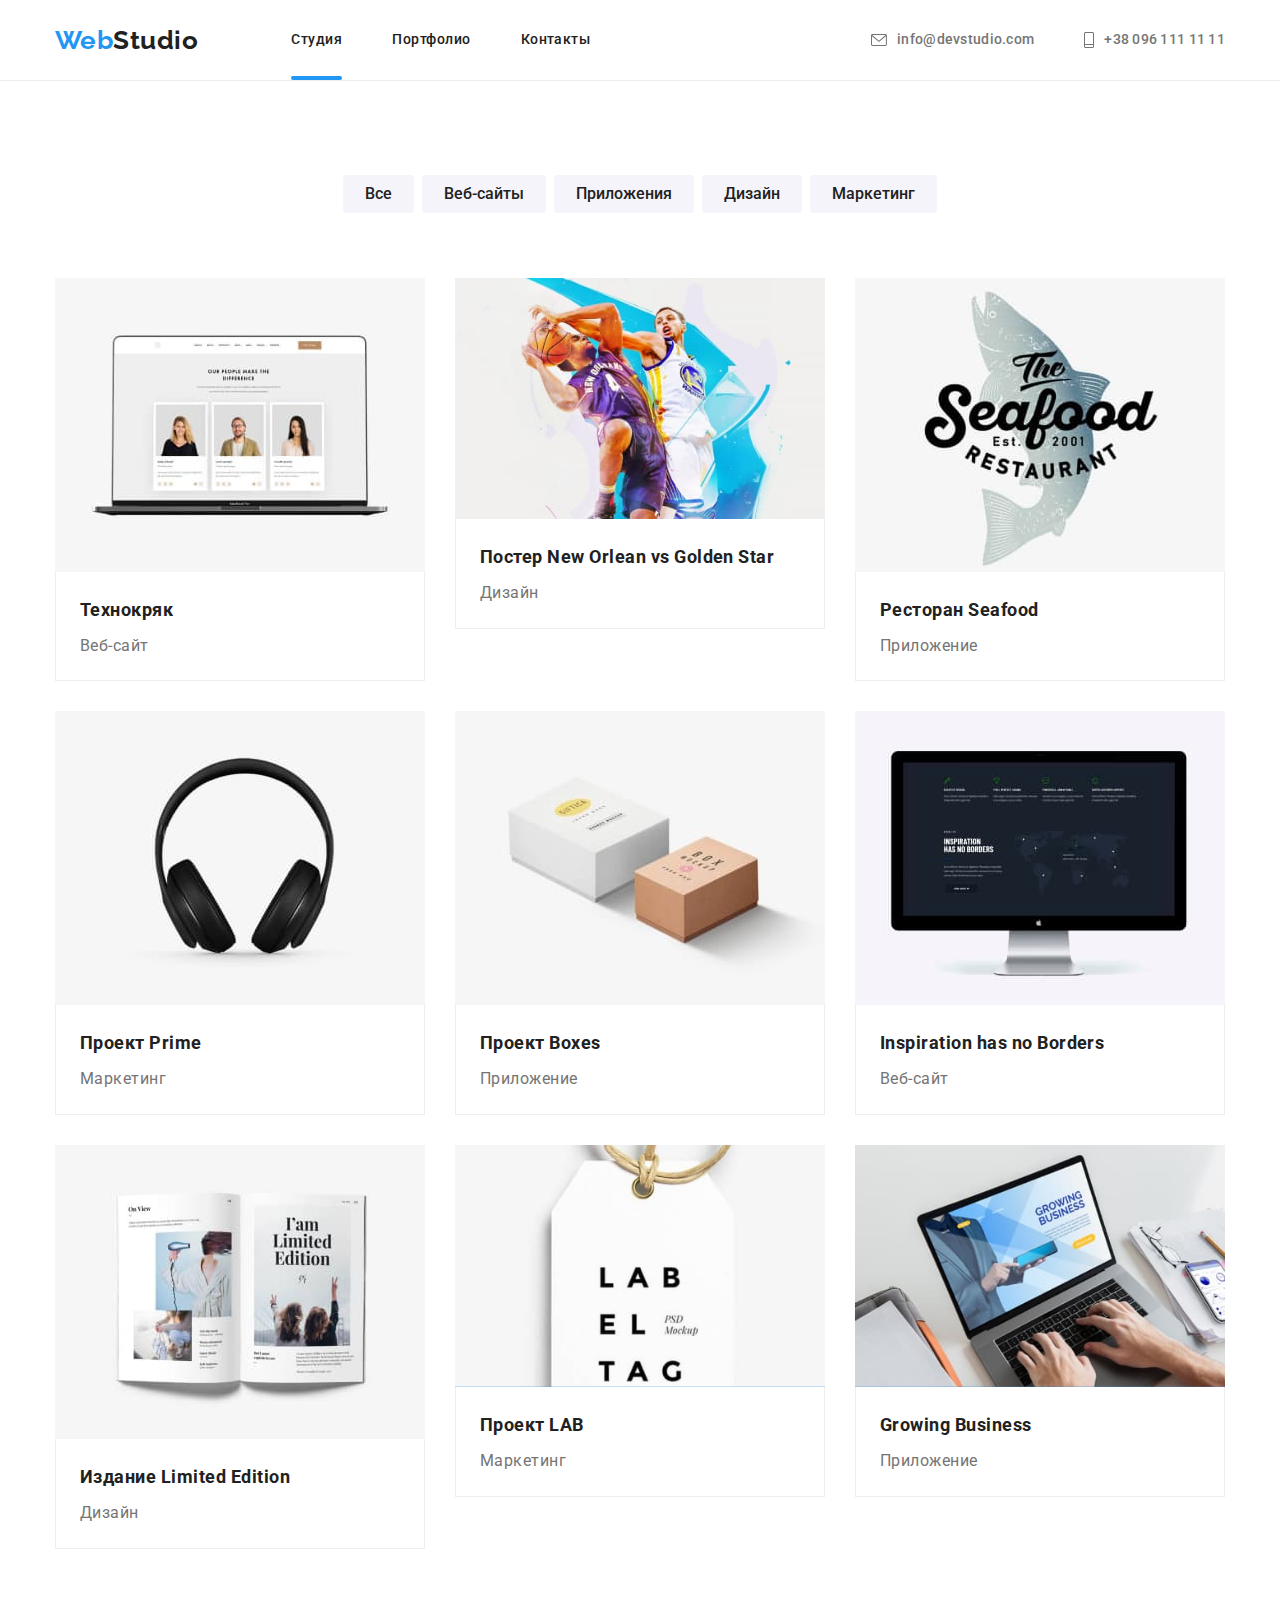
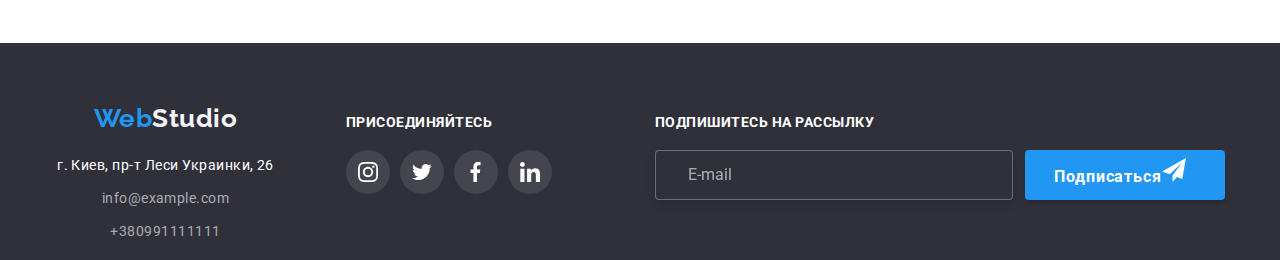
==== commit 1adf3ade: "hw-88888" ====
--- a/portfolio.html
+++ b/portfolio.html
@@ -19,18 +19,18 @@
         <div class="container container__nav ">
             <a class="header__link " href="./index.html"><span class="header__logo">Web</span><span
                     class="header__lable">Studio</span></a>
-
+    
             <nav class="nav">
                 <ul class="nav__list">
-                    <li class="nav__item"><a class="nav__link nav__link--current" href="./index.html">Студия</a></li>
                     <li class="nav__item"><a class="nav__link nav__link--current nav__link--active "
-                            href="./portfolio.html">Портфолио</a></li>
+                            href="./index.html">Студия</a></li>
+                    <li class="nav__item"><a class="nav__link " href="./portfolio.html">Портфолио</a></li>
                     <li class="nav__item"><a class="nav__link " href="">Контакты</a></li>
-
+    
                 </ul>
             </nav>
-
-
+    
+    
             <ul class="contacts">
                 <li class="contacts__link"><a class="contacts__mail" href="mailtoo:info@devstudio.com"><svg
                             class="contacts__icon--mail">
@@ -41,7 +41,15 @@
                             <use href="./image/contacts/contacts.svg#icon-phone"></use>
                         </svg>+38 096 111 11 11</a></li>
             </ul>
-
+            <button class="menu-btn is-active" type="button" aria-label="кнопка открытия меню" data-menu-button
+                aria-expanded="false">
+                <svg class="menu-btn__icon" width="40" height="40">
+    
+                    <use class="menu-btn__icon-open" href="./image/icon/icon_close_menu.svg#open_menu_icon"></use>
+                    <use class="menu-btn__icon-close" href="./image/icon/icon_close_menu.svg#close_menu-icon"></use>
+                </svg>
+            </button>
+    
         </div>
     </header>
 
@@ -104,11 +112,11 @@
                         <li class="project__item">
                             <a class="project__link" href="">
                                 <div class="project__card"> 
-                                    <source  srcset="
-                                                        ./image/portfolio/project-2_lg@1x.jpg 1x,
-                                                        ./image/portfolio/project-2_lg@2x.jpg 2x
-                                                        
-                                                        " media="(min-width: 1200px)" type="image/jpeg" />
+                                     <source  srcset="
+                                                        ./image/portfolio/project-2_lg.jpg 1x,
+                                                        ./image/portfolio/project-2_lg.jpg 2x"
+                                                        
+                                                        media="(min-width: 1200px)" type="image/jpeg" />
 
                                         <source  srcset="
                                                         ./image/portfolio/project-2_md@1x.jpg 1x,
@@ -116,13 +124,13 @@
                                                         " media="(min-width: 768px)" type="image/jpeg"  />
 
                                         <source  srcset="
-                                                            ./image/portfolio/project-2_sm@1x.jpg 1x,
-                                                            ./image/portfolio/project-2_sm@2x.jpg 2x
-                                                          " media="(max-width: 767px)" type="image/jpeg" />
-
-                                        <img class="projects__img" src="./image/portfolio/project-2_sm@1x.jpg" alt="New Orlean vs Golden Star" width="450" height="294" />
+                                                        ./image/portfolio/project-2_sm@1x.jpg 1x,
+                                                        ./image/portfolio/project-2_sm@1x.jpg 2x
+                                                          " media="(max-width: 767px)" type="image/jpeg" />
+
+                                        <img class="projects__img" src="./image/portfolio/project-2_sm@1x.jpg" alt="New Orlean vs Golden Star" width="450"  height="294" />
                                     </picture>
-                                    
+                                      
                                     
                                     <p class="project__active">Ресурс предлагает комплексные предложения с разным
                                         уровнем функционала и сервисов. Все это позволит
@@ -419,6 +427,50 @@
         </div>
 
     </footer>
+    <!-- мобильное меню  -->
+    <div class="mobile-menu" data-menu>
+        <nav class="mobile-nav">
+            <ul class="mobile-nav__list">
+                <li class="mobile-nav__item">
+                    <a href="./index.html" class="mobile-nav__link">Студия</a>
+                </li>
+                <li class="mobile-nav__item ">
+                    <a href="./portfolio.html" class="mobile-nav__link">Портфолио</a>
+                </li>
+                <li class="mobile-nav__item">
+                    <a href="" class="mobile-nav__link">Контакты</a>
+                </li>
+            </ul>
+            <ul class="mobile-contacts">
+                <li class="mobile-contacts__item">
+                    <a href="" class="mobile-contacts__link" href="tel: +380961111111">+38 096 111 11 11</a>
+                </li>
+                <li class="mobile-contacts__item">
+                    <a href="" class="mobile-contacts__mail" href="mailtoo:info@devstudio.com">info@devstudio.com</a>
+                </li>
+            </ul>
+            <ul class="mobile-socials">
+                <li class="mobile-socials__item">
+                    <a href="" class="mobile_socials__link" target="_blank" rel="noopener noreferrer">Instagram |</a>
+                </li>
+                <li class="mobile-socials__item">
+                    <a href="" class="mobile_socials__link" target="_blank" rel="noopener noreferrer">&nbsp;Twitter |</a>
+                </li>
+                <li class="mobile-socials__item">
+                    <a href="" class="mobile_socials__link" target="_blank" rel="noopener noreferrer">&nbsp;Facebook |</a>
+                </li>
+                <li class="mobile-socials__item">
+                    <a href="" class="mobile_socials__link" target="_blank" rel="noopener noreferrer">&nbsp;LinkedIn</a>
+                </li>
+            </ul>
+        </nav>
+    </div>
+    <script src="./js/menu.js"></script>
+    <script src="./js/modal.js"></script>
+    </body>
+    
+    </html>
+
 </body>
 
 </html>--- a/css/main.min.css
+++ b/css/main.min.css
@@ -1 +1 @@
-:root{--primary-text-color: #2196f3;--title-text-color: #757575;--accent-color: #212121;--primary-background: #e5e5e5;--main-tetle-text: #ffffff}.visually-hidden{position:absolute;width:1px;height:1px;margin:-1px;border:0;padding:0;white-space:nowrap;clip-path:inset(100%);clip:rect(0 0 0 0);overflow:hidden}.body-common{color:var(--accent-color);font-family:Roboto,sans-serif;letter-spacing:.03em}h1,h2,h3,h4,p{margin-top:0;margin-bottom:0}ul{list-style:none;padding-left:0;margin:0;padding:0}textarea{resize:none}a{text-decoration:none}img{max-width:100%;display:block;height:auto}a{color:var(--accent-color);text-decoration:none}.body{color:var(--accent-color);font-family:Roboto,sans-serif;letter-spacing:.03em}.container{width:100%;padding-left:15px;padding-right:15px;margin-left:auto;margin-right:auto}@media screen and (min-width: 480px){.container{width:480px}}@media screen and (min-width: 768px){.container{width:768px}}@media screen and (min-width: 1200px){.container{width:1200px}}.header{border-bottom:1px solid #ececec;padding-top:16px;padding-bottom:16px}@media screen and (min-width: 768px){.header{padding-top:26px;padding-bottom:26px}}@media screen and (min-width: 1200px){.header{padding-top:24px;padding-bottom:25px}}.container__nav{display:flex;align-items:center}.header__link{font-family:Raleway;font-weight:700;margin-right:93px}@media screen and (max-width: 768px){.header__link{margin-right:88px}}@media screen and (min-width: 320px){.header__link{font-size:24px;line-height:1.16}}@media screen and (min-width: 767px){.header__link{font-size:24px;line-height:1.16}}@media screen and (min-width: 1200px){.header__link{font-size:26px;line-height:1.19}}@media screen and (max-width: 767px){.nav{display:none}}.nav__list{display:flex}.nav__item{margin-right:50px}.nav__item:last-child{margin:0}.nav__link:active{color:var(--primary-text-color)}.nav__link{padding-top:32px;padding-bottom:32px;display:block;position:relative;transition:color 250ms cubic-bezier(0.4, 0, 0.2, 1)}.nav__link:hover,.nav__link:focus{color:var(--primary-text-color)}.nav__link:active::after,.nav__link:focus::after{opacity:0}.nav__link--active:after{content:"";display:block;width:100%;height:4px;background-color:var(--primary-text-color);border-radius:2px;position:absolute;left:0;bottom:0;opacity:1}.nav__link--current{color:#2196f3}.header-contacts{display:flex;justify-content:flex-end}.contacts{display:flex;margin-left:auto;flex-direction:column}@media screen and (max-width: 767px){.contacts{display:none}}@media screen and (min-width: 1200px){.contacts{flex-direction:row}}@media screen and (min-width: 767px){.contacts__link{margin-right:auto}}@media screen and (min-width: 1200px){.contacts__link{margin-right:50px}}.contacts__icon--phone{width:10px;height:16px;margin-right:10px;fill:currentColor;transition:fill 250ms cubic-bezier(0.4, 0, 0.2, 1)}.contacts__icon--mail{width:16px;height:12px;margin-right:10px;fill:currentColor;transition:fill 250ms cubic-bezier(0.4, 0, 0.2, 1)}.contacts__link:last-child{margin-right:0}a:hover .contacts__icon--mail{fill:var(--primary-text-color)}a:focus .contacts__icon--mail{fill:var(--primary-text-color)}a:hover .contacts__icon--phone{fill:var(--primary-text-color)}a:focus .contacts__icon--phone{fill:var(--primary-text-color)}.contacts__phone,.contacts__mail{color:var(--title-text-color);font-weight:500;font-size:14px;line-height:1.14;letter-spacing:.02em;align-items:center;display:flex;transition:color 250ms cubic-bezier(0.4, 0, 0.2, 1)}@media screen and (min-width: 767px){.contacts__phone,.contacts__mail{padding-top:5px;padding-bottom:5px}}@media screen and (min-width: 1200px){.contacts__phone,.contacts__mail{padding-top:32px;padding-bottom:32px}}.contacts__phone:hover,.contacts__phone:focus,.contacts__mail:hover,.contacts__mail:focus{color:var(--primary-text-color)}.plan{padding-top:94px;padding-bottom:94px}.plan__title{color:var(--accent-color);font-weight:700;font-size:14px;line-height:1.14;text-transform:uppercase;margin-bottom:10px}@media screen and (min-width: 320px)and (max-width: 767px){.plan__title{text-align:center}}@media screen and (min-width: 767px){.plan__list{display:flex;justify-content:center;flex-wrap:wrap}}@media screen and (min-width: 1200px){.plan__list{display:flex}}.plan__item{max-width:450px;margin-left:auto;margin-right:auto;margin-bottom:30px}@media screen and (min-width: 767px){.plan__item{width:354px;height:120px;margin-bottom:161px}}@media screen and (min-width: 1200px){.plan__item{width:270px;margin-right:30px;font-size:14px;line-height:1.7}.plan__item:last-child{margin-right:0}}.plan__item::before{display:block;content:"";height:120px;background-color:#f5f4fa;background-size:70px 70px;background-repeat:no-repeat;background-position:center;margin-bottom:30px}.plan__icon::before{background-image:url("../image/icon/antenna.svg")}.plan__vector::before{background-image:url("../image/icon/clock.svg")}.plan__diagram::before{background-image:url("../image/icon/diagram.svg")}.plan__astronaut::before{background-image:url("../image/icon/astronaut.svg")}.plan__advantage{font-size:14px;line-height:1.71}.mobile-menu{position:fixed;top:0;left:0;width:100vw;height:100vh;transform:translateX(100%);visibility:hidden;transition:transform 300ms;pointer-events:none}@media screen and (min-width: 480px)and (max-width: 767px){.mobile-menu{background-color:#fff;box-shadow:0px 4px 8px rgba(0,0,0,.04),0px 2px 4px rgba(0,0,0,.08),0px 1px 3px rgba(0,0,0,.16)}}.mobile-menu.is-open{transform:translateX(0);visibility:visible;pointer-events:initial}.mobile-nav{width:100%;height:100%;background-color:#fff;padding-top:48px;padding-left:40px}@media screen and (min-width: 480px)and (max-width: 767px){.mobile-nav{width:100%}}.mobile-nav__link{display:inline-block;margin-bottom:32px;font-weight:500;font-size:40px;line-height:47px;letter-spacing:.02em;color:#212121}.mobile-nav__link:hover{color:#2196f3}.mobile-nav__link:focus{color:#2196f3}.mobile-nav__list{display:inline-block;margin-bottom:306px}.mobile-contacts__link{display:inline-block;font-weight:500;font-size:34px;line-height:1.17;letter-spacing:.02em;color:#2196f3;margin-bottom:32px}.mobile-contacts__mail{display:inline-block;font-weight:500;font-size:24px;line-height:1.16px;letter-spacing:.02em;color:#757575;margin-bottom:64px}.mobile-socials{display:flex}.mobile_socials__link{font-weight:500;font-size:18px;line-height:1.2px;letter-spacing:.02em;color:#2196f3}.menu-btn{display:block;width:40px;height:40px;margin:0;padding:0;margin-left:auto;background-color:rgba(0,0,0,0);border:rgba(0,0,0,0);outline:rgba(0,0,0,0);z-index:99}@media screen and (min-width: 768px){.menu-btn{display:none}}.menu-btn__icon{width:40px;height:40px}.menu-btn__icon-open{opacity:0}.menu-btn__icon-close{opacity:1}.menu-btn.is-active .menu-btn__icon-open{opacity:1}.menu-btn.is-active .menu-btn__icon-close{opacity:0}.hero__button{color:var(--main-tetle-text);background-color:var(--primary-text-color);cursor:pointer;box-shadow:0px 4px 4px rgba(0,0,0,.15);border-radius:4px;font-weight:700;font-size:16px;line-height:1.88;width:200px;height:50px;display:block;margin-left:auto;margin-right:auto}.backdrop{position:fixed;top:0;left:0;width:100%;height:100%;background-color:rgba(0,0,0,.2);opacity:1;transition:opacity 250ms cubic-bezier(0.4, 0, 0.2, 1),visibility 250ms cubic-bezier(0.4, 0, 0.2, 1)}.backdrop.is-hidden{opacity:0;pointer-events:none;visibility:hidden}.backdrop.is-hidden .modal{transform:translate(-50%, -50%) scale(0.9)}.modal{background-color:var(--main-tetle-text);position:absolute;top:50%;left:50%;transform:translate(-50%, -50%) scale(1);transition:transform 250ms cubic-bezier(0.4, 0, 0.2, 1)}@media screen and (max-width: 479px){.modal{width:95%;height:95%}}@media screen and (min-width: 480px){.modal{width:450px;height:609px}}@media screen and (min-width: 1200px){.modal{width:528px;height:581px}}.buttom__close{position:absolute;top:8px;right:8px;width:30px;height:30px;cursor:pointer;border:1px solid rgba(0,0,0,.1);border-radius:100%;background:#fff}.buttom__close:before,.buttom__close:after{content:"";position:absolute;top:12px;left:4px;width:20px;height:2px;background:#000;transition:background-color 250ms cubic-bezier(0.4, 0, 0.2, 1)}.buttom__close:before{-webkit-transform:rotate(45deg);transform:rotate(45deg)}.buttom__close:after{-webkit-transform:rotate(-45deg);transform:rotate(-45deg)}.buttom__close:hover::before{background-color:var(--primary-text-color)}.buttom__close:hover::after{background-color:var(--primary-text-color)}.buttom__close:focus::before{background-color:var(--primary-text-color)}.buttom__close:focus::after{background-color:var(--primary-text-color)}.form{padding:40px;margin-left:auto;margin-right:auto}@media screen and (max-width: 767px){.form{overflow-x:scroll}}.form__field{margin-bottom:28px;display:flex;flex-direction:column;font-weight:400;font-size:12px;line-height:14px;color:var(--title-text-color)}.form__field{margin-bottom:10px;display:flex;flex-direction:column}.form__field:focus-within{fill:#2196f3}.form__user{position:absolute;top:130px;left:55px;width:12px;height:12px}@media screen and (min-width: 1200px){.form__user{top:107px;left:56px;width:12px;height:12px}}.form__phone{position:absolute;top:200px;left:55px;width:13px;height:13px}@media screen and (min-width: 1200px){.form__phone{top:174px;left:55px;width:13px;height:13px}}.form__mail{position:absolute;width:15px;height:12px;top:266px;left:54px}@media screen and (min-width: 1200px){.form__mail{top:243px;left:54px;width:15px;height:12px}}.form__name{display:block;height:40px;position:relative;transition:border 250ms cubic-bezier(0.4, 0, 0.2, 1)}.form__title{font-weight:700;font-size:20px;line-height:23px;text-align:center;margin-bottom:12px;color:var(--accent-color)}.form label{margin-bottom:4px}.form input{margin:0;padding:6px 10px;border:1px solid rgba(33,33,33,.2);border-radius:4px;padding-left:42px;outline:none}input:focus{border:1px solid var(--primary-text-color)}.form input::placeholder{padding-left:16px;font-size:12px;line-height:14px;letter-spacing:.01em;color:rgba(117,117,117,.5)}.form__agree{margin-top:20px;font-size:12px;line-height:1.17;letter-spacing:.03em}@media screen and (max-width: 479px){.form__agree{font-size:9px;line-height:1.1}}@media screen and (min-width: 1200px){.form__agree{font-size:14px;line-height:1.71}}.form__agree input{margin-right:8px}.form__agree label{display:flex;align-items:center}textarea:focus{border:1px solid var(--primary-text-color)}.form__comment{padding:16px;border:1px solid rgba(33,33,33,.2);box-sizing:border-box;border-radius:4px;height:120px;color:rgba(117,117,117,.5);outline:none;transition:border 250ms cubic-bezier(0.4, 0, 0.2, 1)}.visually-hidden:checked+.form__lable{border-color:#2196f3;background-color:#2196f3;background-image:url("../image/modal/check.svg");background-size:contain;background-origin:border-box;background-repeat:no-repeat}.visually-hidden:focus+.form__lable{border-color:#2196f3}.form__lable{display:inline-block;border:2px solid var(--accent-color);border-radius:2px;width:16px;height:15px;margin-right:8px}.button__send{display:block;width:200px;height:50px;background-color:var(--primary-text-color);box-shadow:0px 4px 4px rgba(0,0,0,.15);border-radius:4px;margin-left:auto;margin-right:auto;color:var(--main-tetle-text);font-weight:700;font-size:16px;line-height:30px;letter-spacing:.06em;margin-top:30px}.form__link{color:#2196f3;text-decoration:underline}.hero{background:#2f303a;max-width:1600px;padding-top:118px;padding-bottom:118px;height:400px;text-align:center;margin-left:auto;margin-right:auto;background-position:center;background-size:cover;background-repeat:no-repeat;background-image:linear-gradient(to right, rgba(47, 48, 58, 0.4), rgba(47, 48, 58, 0.4)),url(../image/bcg-hero/background-hero_sm@1x.jpg)}@media screen and (min-device-pixel-ratio: 2),(min-resolution: 192dpi),(min-resolution: 2dppx){.hero{background-image:linear-gradient(to right, rgba(47, 48, 58, 0.4), rgba(47, 48, 58, 0.4)),url(../image/bcg-hero/background-hero_sm@2x.jpg)}}@media screen and (min-width: 768px){.hero{background-image:linear-gradient(to right, rgba(47, 48, 58, 0.4), rgba(47, 48, 58, 0.4)),url(../image/bcg-hero/background-hero_md@1x.jpg);background-size:cover;background-position:center;background-repeat:no-repeat}}@media screen and (min-width: 768px)and (min-device-pixel-ratio: 2),screen and (min-width: 768px)and (min-resolution: 192dpi),screen and (min-width: 768px)and (min-resolution: 2dppx){.hero{background-image:linear-gradient(to right, rgba(47, 48, 58, 0.4), rgba(47, 48, 58, 0.4)),url(../image/bcg-hero/background-hero_md@2x.jpg)}}@media screen and (min-width: 1200px){.hero{padding-top:200px;padding-bottom:200px;height:600px;background-image:linear-gradient(to right, rgba(47, 48, 58, 0.4), rgba(47, 48, 58, 0.4)),url(../image/bcg-hero/background-hero_lg@1x.jpg);background-size:cover;background-position:center;background-repeat:no-repeat}}@media screen and (min-width: 1200px)and (min-device-pixel-ratio: 2),screen and (min-width: 1200px)and (min-resolution: 192dpi),screen and (min-width: 1200px)and (min-resolution: 2dppx){.hero{background-image:linear-gradient(to right, rgba(47, 48, 58, 0.4), rgba(47, 48, 58, 0.4)),url(../image/bcg-hero/background-hero_sm@2x.jpg)}}.hero__title{display:block;max-width:360px;font-weight:900;font-size:26px;line-height:1.62;text-align:center;letter-spacing:.06em;text-transform:uppercase;color:var(--main-tetle-text);margin-left:auto;margin-right:auto;margin-bottom:30px}@media screen and (min-width: 1200px){.hero__title{max-width:700px;font-size:44px;line-height:1.36}}@media screen and (max-width: 1199px){.about__section{display:none}}.about__list{display:flex;margin-right:-30px}.about__item{flex-basis:calc((100% - 180px)/3);margin-right:30px;position:relative}.about__item:last-child{margin-right:0}.about__title{color:var(--accent-color);font-size:36px;line-height:1.17;text-align:center;margin-bottom:50px}.about__text{position:absolute;bottom:0;width:370px;height:70px;background-color:rgba(47,48,58,.8)}.about__description{font-weight:700;font-size:14px;line-height:16px;text-align:center;text-transform:uppercase;color:#fff;padding-top:27px}.team{background:#f5f4fa;padding-top:94px;padding-bottom:94px}.team__list{justify-content:center}@media screen and (min-width: 767px){.team__list{display:flex;flex-wrap:wrap}}@media screen and (min-width: 1200px){.team__list{display:flex}}.team__item{background:#fff;box-shadow:0px 1px 3px rgba(0,0,0,.12),0px 1px 1px rgba(0,0,0,.14),0px 2px 1px rgba(0,0,0,.2);border-radius:0px 0px 4px 4px;margin-left:auto;margin-right:auto;margin-bottom:30px}.team__item:last-child{margin-bottom:0px}@media screen and (min-width: 767px)and (max-width: 1199px){.team__item{margin-right:30px;margin-bottom:30px;flex-basis:calc((100% - 60px)/2)}.team__item:nth-child(n+3){margin-bottom:0}}@media screen and (min-width: 1200px){.team__item{margin-right:30px;margin:0}.team__item:not(:last-child){margin-right:30px}}.team__caption-list:last-child{margin-right:0}.team__caption{font-weight:bold;font-size:28px;line-height:1.17;text-align:center;letter-spacing:.03em;margin-bottom:30px}@media screen and (min-width: 1200px){.team__caption{font-size:36px;line-height:42px;margin-bottom:50px}}.team__title{font-weight:500;font-size:16px;line-height:1.18;text-align:center;margin-bottom:10px}.team__aside{padding-top:30px;padding-bottom:30px}.team__desc{font-size:16px;line-height:1.18;color:var(--title-text-color);margin-bottom:0;text-align:center}.team-list__icon{display:flex;padding-top:16px;justify-content:center}.team__icon{margin-right:10px;text-align:center}.team__icon:last-child{margin-right:0}.team__link{width:44px;height:44px;display:flex;justify-content:center;align-items:center;border-radius:50%;transition:background-color 250ms cubic-bezier(0.4, 0, 0.2, 1)}.team__link:hover,.team__link:focus{fill:#fff;background-color:#2196f3}.team__svg{width:20px;height:20px;fill:#afb1b8;transition:fill 250ms cubic-bezier(0.4, 0, 0.2, 1)}.team__link:hover .team__svg,.team__link:focus .team__svg{fill:#fff}.clients{padding-top:94px;padding-bottom:94px}.clients__list{display:flex;justify-content:center;flex-wrap:wrap;margin-right:-30px;margin-bottom:-30px}.clients__item{min-width:210px;min-height:92px;margin-right:30px;margin-bottom:30px}@media scscreen and (min-width: 767px)and (max-width: 1199px){.clients__item{min-width:226px}.clients__item:nth-child(n+3){margin-bottom:0}}@media screen and (min-width: 1200px){.clients__item{min-width:170px}}.clients__item{fill:#2196f3}.clients__item:not(:last-child){margin-right:30px}.clients__link{display:flex;width:100%;height:100%;justify-content:center;align-items:center;border:1px solid #afb1b8;border-radius:4px;transition:border-color 250ms cubic-bezier(0.4, 0, 0.2, 1)}.clients__link:hover,.clients__link:focus{fill:#2196f3}.clients__link:hover,.clients__link:focus{border-color:#2196f3}.clients__link:hover .clients__item:last-child{margin-right:0}.clients__link{fill:#afb1b8}.clients-title{text-align:center;font-weight:bold;font-size:36px;line-height:42px;color:var(--accent-color);margin-bottom:50px}.clients__icon:hover .clients__link,.clients__icon:focus .clients__link{fill:#2196f3}.clients__icon{width:106px;height:60px;transition:fill 250ms cubic-bezier(0.4, 0, 0.2, 1)}.footer{background:#2f303a;padding-top:60px;padding-bottom:60px}.footer__logo,.header__logo{color:var(--primary-text-color)}.footer__visible{color:#f5f4fa;font-family:Raleway}.footer__wrapper{margin-bottom:60px}@media screen and (min-width: 768px){.footer__wrapper{margin-right:165px}}@media screen and (man-width: 1199px){.footer__wrapper{justify-content:center}}@media screen and (min-width: 1200px){.footer__wrapper{margin-right:70px;flex-grow:1;margin-bottom:-60px}}.footer__link{display:inline-block;font-family:Raleway;font-weight:700;font-size:26px;line-height:1.19;display:block;margin-bottom:20px}.footer__address{font-style:normal;font-size:14px;line-height:1.71;color:var(--main-tetle-text);margin-bottom:9px}.footer__item:not(:last-child){margin-bottom:9px}.footer__phone,.footer__mail{font-size:14px;line-height:1.71;color:rgba(255,255,255,.6)}.social-media__icon{display:flex;width:44px;height:44px;border-radius:50%;justify-content:center;align-items:center;transition:background-color 250ms cubic-bezier(0.4, 0, 0.2, 1)}.social-media__icon:hover,.social-media__icon:focus{fill:#fff;background-color:#2196f3}.social-media__network{width:20px;height:20px}.container__footer{text-align:center}@media screen and (min-width: 768px){.container__footer{display:flex;align-items:baseline;justify-content:space-around;flex-wrap:wrap}}@media screen and (min-width: 1200px){.container__footer{justify-content:left;flex-wrap:nowrap}}.social-media__list{display:flex}@media screen and (max-width: 1199px){.social-media__list{justify-content:center}}@media screen and (min-width: 1200px){.social-media__list{justify-content:center}}.social-media{display:flex;flex-direction:column}@media screen and (max-width: 767px){.social-media{margin-top:60px}}@media screen and (max-width: 1199px){.social-media{justify-content:center}}@media screen and (min-width: 1200px){.social-media{justify-content:left;margin-right:93px}}.social-media__join{font-weight:700;font-size:14px;line-height:16px;text-transform:uppercase;color:#fff;margin-bottom:20px;text-align:center}@media screen and (min-width: 1200px){.social-media__join{text-align:left}}.social-media__team{margin-right:10px;border-radius:50%;justify-content:center;align-items:center;background-color:rgba(255,255,255,.1);transition:opacity 250ms cubic-bezier(0.4, 0, 0.2, 1)}.social-media__team:not(:last-child){margin-right:10px}.social-media__network{fill:#fff}.subscribe__title{margin-bottom:20px;font-weight:700;font-size:14px;line-height:16px;text-transform:uppercase;color:var(--main-tetle-text)}@media screen and (min-width: 1200px){.subscribe__title{text-align:left}}.subscribe__form{margin-top:20px}@media screen and (min-width: 768px){.subscribe__form{flex-wrap:nowrap;align-items:center}}@media screen and (min-width: 1200px){.subscribe__form{display:flex;align-items:center}}.footer-input{font-size:16px;line-height:1.25;padding-left:15px;align-items:center;width:100%;height:50px;background-color:#2f303a;border:1px solid rgba(255,255,255,.3);filter:drop-shadow(0px 4px 4px rgba(0, 0, 0, 0.15));border-radius:4px}@media screen and (max-width: 1199px){.footer-input{max-width:450px}}@media screen and (min-width: 480px){.footer-input{width:450px}}@media screen and (min-width: 1200px){.footer-input{max-width:100%}}.footer-input::placeholder{color:rgba(255,255,255,.6)}@media screen and (max-width: 1199px){.subscribe{margin-top:60px}}@media screen and (min-width: 1200px){.subscribe{max-width:570px}}.subscribe__form input::placeholder{padding:16px}.subscribe__form input{padding-left:16px}.subscribe__button{display:inline-flex;align-items:center;justify-content:center;margin-top:20px;margin-right:auto;margin-left:auto;min-width:200px;height:50px;font-weight:700;font-size:16px;line-height:1.88;letter-spacing:.06em;background-color:var(--primary-text-color);border:none;border-radius:4px;box-shadow:0px 4px 4px rgba(0,0,0,.15)}@media screen and (min-width: 1200px){.subscribe__button{margin-top:0;margin-right:0;margin-left:12px}}.subscribe__button:hover,.subscribe__button:focus{background-color:#188ce8}.subscribe__text{font-weight:700;font-size:16px;line-height:30px;letter-spacing:.06em;color:var(--main-tetle-text);margin-right:10px}.subscribe__icon{width:24px;height:24px}.header__logo{font-family:Raleway;font-weight:700;font-size:26px;line-height:1.19}@media screen and (min-width: 1200px){.header__logo{font-size:26px}}.header__lable{color:var(--accent-color)}.nav__link{color:var(--accent-color);font-weight:500;font-size:14px;line-height:1.14}.nav__link:hover,.nav__link:focus{color:var(--primary-text-color)}.features{padding-top:94px;padding-bottom:94px}.features__benefits{display:flex;flex-wrap:wrap;margin-bottom:40px}@media screen and (min-width: 480px)and (man-width: 767px){.features__benefits{justify-content:start}}@media screen and (min-width: 768px){.features__benefits{justify-content:center;margin-bottom:30px}}@media screen and (min-width: 1199px){.features__benefits{transition:opacity 250ms cubic-bezier(0.4, 0, 0.2, 1);margin-bottom:50px}}@media screen and (min-width: 480px){.container{width:480px}}@media screen and (min-width: 768px){.container{width:768px}}@media screen and (min-width: 1200px){.container{width:1200px}}.features__benesits:not(:last-child){margin-right:8px;margin-bottom:15px}.features__button{cursor:pointer;color:var(--accent-color);background-color:#f5f4fa;font-weight:500;font-size:16px;line-height:1.6;border:none;border-radius:4px;font-family:Roboto;padding-left:22px;padding-right:22px;padding-top:6px;padding-bottom:6px;transition:color 250ms cubic-bezier(0.4, 0, 0.2, 1),background-color 250ms cubic-bezier(0.4, 0, 0.2, 1)}.features__button:hover,.features__button:focus{color:#fff;background-color:var(--primary-text-color)}.features__button:hover,.features__button:focus{box-shadow:0px 3px 1px rgba(0,0,0,.1),0px 1px 2px rgba(0,0,0,.08),0px 2px 2px rgba(0,0,0,.12)}.project__list{display:flex;flex-wrap:wrap;margin-top:50px}@media screen and (max-width: 767px){.project__list{justify-content:center}}@media screen and (min-width: 768px){.project__list{align-self:stretch}}.project__item{margin-bottom:30px;width:450px}@media screen and (min-width: 768px){.project__item{width:354px;margin-right:30px;flex-basis:calc((100% - 30px)/2)}}@media screen and (min-width: 1200px){.project__item{flex-basis:calc((100% - 60px)/3);width:370px}}@media screen and (min-width: 768px)and (max-width: 1199px){.project__item:nth-child(2n){margin-right:0}}.project__item:last-child{margin-bottom:0}@media screen and (min-width: 1200px){.project__item:nth-child(3n){margin-right:0}}@media screen and (min-width: 1200px){.project__item:nth-child(3n):nth-last-child(-n+3){margin-bottom:0}}.project__link:hover .project__active,.project__link:focus .project__active{transform:translateY(0)}.project__card{overflow:hidden;position:relative}.project__active{transform:translateY(100%);padding:63px 24px;display:block;position:absolute;font-weight:400;font-size:18px;line-height:28px;color:var(--main-tetle-text);background-color:rgba(33,150,243,.9);justify-content:center;height:100%;width:100%;top:0;left:0;transition:transform 250ms cubic-bezier(0.4, 0, 0.2, 1)}.project__link{display:inline-block;transition:box-shadow 250ms cubic-bezier(0.4, 0, 0.2, 1)}.project__link:hover,.project__link:focus{box-shadow:0px 1px 1px rgba(0,0,0,.12),0px 4px 4px rgba(0,0,0,.06),1px 4px 6px rgba(0,0,0,.16)}@media screen and (min-width: 768px)and (max-width: 1199px){.project__link{display:flex;flex-direction:column}}.project__title{font-weight:700;font-size:18px;line-height:2;margin-bottom:4px}.project__text{font-weight:400;font-size:16px;line-height:1.8}.project__text{color:var(--title-text-color)}.project__description{padding:20px 24px;margin:0;border-left:1px solid #eee;border-right:1px solid #eee;border-bottom:1px solid #eee}/*# sourceMappingURL=main.min.css.map */+:root{--primary-text-color: #2196f3;--title-text-color: #757575;--accent-color: #212121;--primary-background: #e5e5e5;--main-tetle-text: #ffffff}.visually-hidden{position:absolute;width:1px;height:1px;margin:-1px;border:0;padding:0;white-space:nowrap;clip-path:inset(100%);clip:rect(0 0 0 0);overflow:hidden}.body-common{color:var(--accent-color);font-family:Roboto,sans-serif;letter-spacing:.03em}h1,h2,h3,h4,p{margin-top:0;margin-bottom:0}ul{list-style:none;padding-left:0;margin:0;padding:0}textarea{resize:none}a{text-decoration:none}img{max-width:100%;display:block;height:auto}a{color:var(--accent-color);text-decoration:none}.body{color:var(--accent-color);font-family:Roboto,sans-serif;letter-spacing:.03em}.container{width:100%;padding-left:15px;padding-right:15px;margin-left:auto;margin-right:auto}@media screen and (min-width: 480px){.container{width:480px}}@media screen and (min-width: 768px){.container{width:768px}}@media screen and (min-width: 1200px){.container{width:1200px}}.header{border-bottom:1px solid #ececec}.container__nav{display:flex;align-items:center}.header__link{font-family:Raleway;font-weight:700;margin-right:93px}@media screen and (max-width: 768px){.header__link{margin-right:88px}}@media screen and (min-width: 320px){.header__link{font-size:24px;line-height:1.16}}@media screen and (min-width: 767px){.header__link{font-size:24px;line-height:1.16}}@media screen and (min-width: 1200px){.header__link{font-size:26px;line-height:1.19}}@media screen and (max-width: 767px){.nav{display:none}}.nav__list{display:flex}.nav__item{margin-right:50px}.nav__item:last-child{margin:0}.nav__link:active{color:var(--primary-text-color)}.nav__link{padding-top:32px;padding-bottom:32px;display:block;position:relative;transition:color 250ms cubic-bezier(0.4, 0, 0.2, 1)}.nav__link:hover,.nav__link:focus{color:var(--primary-text-color)}.nav__link:active::after,.nav__link:focus::after{opacity:0}.nav__link--active:after{content:"";display:block;width:100%;height:4px;background-color:var(--primary-text-color);border-radius:2px;position:absolute;left:0;bottom:0;opacity:1}.nav__link--current{color:#2196f3}.header-contacts{display:flex;justify-content:flex-end}.contacts{display:flex;margin-left:auto;flex-direction:column}@media screen and (max-width: 767px){.contacts{display:none}}@media screen and (min-width: 1200px){.contacts{flex-direction:row}}@media screen and (min-width: 767px){.contacts__link{margin-right:auto}}@media screen and (min-width: 1200px){.contacts__link{margin-right:50px}}.contacts__icon--phone{width:10px;height:16px;margin-right:10px;fill:currentColor;transition:fill 250ms cubic-bezier(0.4, 0, 0.2, 1)}.contacts__icon--mail{width:16px;height:12px;margin-right:10px;fill:currentColor;transition:fill 250ms cubic-bezier(0.4, 0, 0.2, 1)}.contacts__link:last-child{margin-right:0}a:hover .contacts__icon--mail{fill:var(--primary-text-color)}a:focus .contacts__icon--mail{fill:var(--primary-text-color)}a:hover .contacts__icon--phone{fill:var(--primary-text-color)}a:focus .contacts__icon--phone{fill:var(--primary-text-color)}.contacts__phone,.contacts__mail{color:var(--title-text-color);font-weight:500;font-size:14px;line-height:1.14;letter-spacing:.02em;align-items:center;display:flex;transition:color 250ms cubic-bezier(0.4, 0, 0.2, 1)}@media screen and (min-width: 767px){.contacts__phone,.contacts__mail{padding-top:5px;padding-bottom:5px}}@media screen and (min-width: 1200px){.contacts__phone,.contacts__mail{padding-top:32px;padding-bottom:32px}}.contacts__phone:hover,.contacts__phone:focus,.contacts__mail:hover,.contacts__mail:focus{color:var(--primary-text-color)}.plan{padding-top:94px;padding-bottom:94px}.plan__title{color:var(--accent-color);font-weight:700;font-size:14px;line-height:1.14;text-transform:uppercase;margin-bottom:10px}@media screen and (min-width: 320px)and (max-width: 767px){.plan__title{text-align:center}}.plan__list{padding:0;margin:0;list-style:none}@media screen and (min-width: 767px){.plan__list{display:flex;flex-wrap:wrap;margin-left:-30px;margin-top:-30px}}@media screen and (min-width: 1200px){.plan__list{display:flex;flex-wrap:wrap;margin-left:-30px;margin-top:-30px}}@media screen and (min-width: 767px){.plan__item{flex-basis:calc(50% - 30px);margin-left:30px;margin-top:30px}}@media screen and (min-width: 1200px){.plan__item{flex-basis:calc(25% - 30px);margin-left:30px;margin-top:30px}}.plan__item::before{display:block;content:"";height:120px;background-color:#f5f4fa;background-size:70px 70px;background-repeat:no-repeat;background-position:center;margin-bottom:30px}.plan__icon::before{background-image:url("../image/icon/antenna.svg")}.plan__vector::before{background-image:url("../image/icon/clock.svg")}.plan__diagram::before{background-image:url("../image/icon/diagram.svg")}.plan__astronaut::before{background-image:url("../image/icon/astronaut.svg")}.plan__advantage{font-size:14px;line-height:1.71}.mobile-menu{position:fixed;top:0;left:0;width:100vw;height:100vh;transform:translateX(100%);visibility:hidden;transition:transform 300ms;pointer-events:none}@media screen and (min-width: 480px)and (max-width: 767px){.mobile-menu{background-color:#fff;box-shadow:0px 4px 8px rgba(0,0,0,.04),0px 2px 4px rgba(0,0,0,.08),0px 1px 3px rgba(0,0,0,.16)}}.mobile-menu.is-open{transform:translateX(0);visibility:visible;pointer-events:initial}.mobile-nav{width:100%;height:100%;background-color:#fff;padding-top:48px;padding-left:40px}@media screen and (min-width: 480px)and (max-width: 767px){.mobile-nav{width:100%}}.mobile-nav__link{display:inline-block;margin-bottom:32px;font-weight:500;font-size:40px;line-height:47px;letter-spacing:.02em;color:#212121}.mobile-nav__link:hover{color:#2196f3}.mobile-nav__link:focus{color:#2196f3}.mobile-nav__list{display:inline-block;margin-bottom:306px}.mobile-contacts__link{display:inline-block;font-weight:500;font-size:34px;line-height:1.17;letter-spacing:.02em;color:#2196f3;margin-bottom:32px}.mobile-contacts__mail{display:inline-block;font-weight:500;font-size:24px;line-height:1.16px;letter-spacing:.02em;color:#757575;margin-bottom:64px}.mobile-socials{display:flex}.mobile_socials__link{font-weight:500;font-size:18px;line-height:1.2px;letter-spacing:.02em;color:#2196f3}.menu-btn{display:block;width:40px;height:40px;margin:0;padding:0;margin-left:auto;background-color:rgba(0,0,0,0);border:rgba(0,0,0,0);outline:rgba(0,0,0,0);z-index:99}@media screen and (min-width: 768px){.menu-btn{display:none}}.menu-btn__icon{width:40px;height:40px}.menu-btn__icon-open{opacity:0}.menu-btn__icon-close{opacity:1}.menu-btn.is-active .menu-btn__icon-open{opacity:1}.menu-btn.is-active .menu-btn__icon-close{opacity:0}.hero__button{color:var(--main-tetle-text);background-color:var(--primary-text-color);cursor:pointer;box-shadow:0px 4px 4px rgba(0,0,0,.15);border-radius:4px;font-weight:700;font-size:16px;line-height:1.88;width:200px;height:50px;display:block;margin-left:auto;margin-right:auto}.backdrop{position:fixed;top:0;left:0;width:100%;height:100%;background-color:rgba(0,0,0,.2);opacity:1;transition:opacity 250ms cubic-bezier(0.4, 0, 0.2, 1),visibility 250ms cubic-bezier(0.4, 0, 0.2, 1)}.backdrop.is-hidden{opacity:0;pointer-events:none;visibility:hidden}.backdrop.is-hidden .modal{transform:translate(-50%, -50%) scale(0.9)}.modal{background-color:var(--main-tetle-text);position:absolute;top:50%;left:50%;transform:translate(-50%, -50%) scale(1);transition:transform 250ms cubic-bezier(0.4, 0, 0.2, 1)}@media screen and (max-width: 479px){.modal{width:95%;height:95%}}@media screen and (min-width: 480px){.modal{width:450px;height:609px}}@media screen and (min-width: 1200px){.modal{width:528px;height:581px}}.buttom__close{position:absolute;top:8px;right:8px;width:30px;height:30px;cursor:pointer;border:1px solid rgba(0,0,0,.1);border-radius:100%;background:#fff}.buttom__close:before,.buttom__close:after{content:"";position:absolute;top:12px;left:4px;width:20px;height:2px;background:#000;transition:background-color 250ms cubic-bezier(0.4, 0, 0.2, 1)}.buttom__close:before{-webkit-transform:rotate(45deg);transform:rotate(45deg)}.buttom__close:after{-webkit-transform:rotate(-45deg);transform:rotate(-45deg)}.buttom__close:hover::before{background-color:var(--primary-text-color)}.buttom__close:hover::after{background-color:var(--primary-text-color)}.buttom__close:focus::before{background-color:var(--primary-text-color)}.buttom__close:focus::after{background-color:var(--primary-text-color)}.form{padding:40px;margin-left:auto;margin-right:auto}@media screen and (max-width: 767px){.form{overflow-x:scroll}}.form__field{margin-bottom:28px;display:flex;flex-direction:column;font-weight:400;font-size:12px;line-height:14px;color:var(--title-text-color)}.form__field{margin-bottom:10px;display:flex;flex-direction:column}.form__field:focus-within{fill:#2196f3}.form__user{position:absolute;top:130px;left:55px;width:12px;height:12px}@media screen and (min-width: 1200px){.form__user{top:107px;left:56px;width:12px;height:12px}}.form__phone{position:absolute;top:200px;left:55px;width:13px;height:13px}@media screen and (min-width: 1200px){.form__phone{top:174px;left:55px;width:13px;height:13px}}.form__mail{position:absolute;width:15px;height:12px;top:266px;left:54px}@media screen and (min-width: 1200px){.form__mail{top:243px;left:54px;width:15px;height:12px}}.form__name{display:block;height:40px;position:relative;transition:border 250ms cubic-bezier(0.4, 0, 0.2, 1)}.form__title{font-weight:700;font-size:20px;line-height:23px;text-align:center;margin-bottom:12px;color:var(--accent-color)}.form label{margin-bottom:4px}.form input{margin:0;padding:6px 10px;border:1px solid rgba(33,33,33,.2);border-radius:4px;padding-left:42px;outline:none}input:focus{border:1px solid var(--primary-text-color)}.form input::placeholder{padding-left:16px;font-size:12px;line-height:14px;letter-spacing:.01em;color:rgba(117,117,117,.5)}.form__agree{margin-top:20px;font-size:12px;line-height:1.17;letter-spacing:.03em}@media screen and (max-width: 479px){.form__agree{font-size:9px;line-height:1.1}}@media screen and (min-width: 1200px){.form__agree{font-size:14px;line-height:1.71}}.form__agree input{margin-right:8px}.form__agree label{display:flex;align-items:center}textarea:focus{border:1px solid var(--primary-text-color)}.form__comment{padding:16px;border:1px solid rgba(33,33,33,.2);box-sizing:border-box;border-radius:4px;height:120px;color:rgba(117,117,117,.5);outline:none;transition:border 250ms cubic-bezier(0.4, 0, 0.2, 1)}.visually-hidden:checked+.form__lable{border-color:#2196f3;background-color:#2196f3;background-image:url("../image/modal/check.svg");background-size:contain;background-origin:border-box;background-repeat:no-repeat}.visually-hidden:focus+.form__lable{border-color:#2196f3}.form__lable{display:inline-block;border:2px solid var(--accent-color);border-radius:2px;width:16px;height:15px;margin-right:8px}.button__send{display:block;width:200px;height:50px;background-color:var(--primary-text-color);box-shadow:0px 4px 4px rgba(0,0,0,.15);border-radius:4px;margin-left:auto;margin-right:auto;color:var(--main-tetle-text);font-weight:700;font-size:16px;line-height:30px;letter-spacing:.06em;margin-top:30px}.form__link{color:#2196f3;text-decoration:underline}.hero{background:#2f303a;max-width:1600px;padding-top:118px;padding-bottom:118px;height:400px;text-align:center;margin-left:auto;margin-right:auto;background-position:center;background-size:cover;background-repeat:no-repeat;background-image:linear-gradient(to right, rgba(47, 48, 58, 0.4), rgba(47, 48, 58, 0.4)),url(../image/bcg-hero/background-hero_sm@1x.jpg)}@media screen and (min-device-pixel-ratio: 2),(min-resolution: 192dpi),(min-resolution: 2dppx){.hero{background-image:linear-gradient(to right, rgba(47, 48, 58, 0.4), rgba(47, 48, 58, 0.4)),url(../image/bcg-hero/background-hero_sm@2x.jpg)}}@media screen and (min-width: 768px){.hero{background-image:linear-gradient(to right, rgba(47, 48, 58, 0.4), rgba(47, 48, 58, 0.4)),url(../image/bcg-hero/background-hero_md@1x.jpg);background-size:cover;background-position:center;background-repeat:no-repeat}}@media screen and (min-width: 768px)and (min-device-pixel-ratio: 2),screen and (min-width: 768px)and (min-resolution: 192dpi),screen and (min-width: 768px)and (min-resolution: 2dppx){.hero{background-image:linear-gradient(to right, rgba(47, 48, 58, 0.4), rgba(47, 48, 58, 0.4)),url(../image/bcg-hero/background-hero_md@2x.jpg)}}@media screen and (min-width: 1200px){.hero{padding-top:200px;padding-bottom:200px;height:600px;background-image:linear-gradient(to right, rgba(47, 48, 58, 0.4), rgba(47, 48, 58, 0.4)),url(../image/bcg-hero/background-hero_lg@1x.jpg);background-size:cover;background-position:center;background-repeat:no-repeat}}@media screen and (min-width: 1200px)and (min-device-pixel-ratio: 2),screen and (min-width: 1200px)and (min-resolution: 192dpi),screen and (min-width: 1200px)and (min-resolution: 2dppx){.hero{background-image:linear-gradient(to right, rgba(47, 48, 58, 0.4), rgba(47, 48, 58, 0.4)),url(../image/bcg-hero/background-hero_sm@2x.jpg)}}.hero__title{display:block;max-width:360px;font-weight:900;font-size:26px;line-height:1.62;text-align:center;letter-spacing:.06em;text-transform:uppercase;color:var(--main-tetle-text);margin-left:auto;margin-right:auto;margin-bottom:30px}@media screen and (min-width: 1200px){.hero__title{max-width:700px;font-size:44px;line-height:1.36}}@media screen and (max-width: 1199px){.about__section{display:none}}.about__list{padding:0;margin:0;list-style:none;display:flex;flex-wrap:wrap;margin-left:-30px;margin-top:-30px}.about__item{flex-basis:calc(33.3333333333% - 30px);margin-left:30px;margin-top:30px;position:relative}.about__item:last-child{margin-right:0}.about__title{color:var(--accent-color);font-size:36px;line-height:1.17;text-align:center;margin-bottom:50px}.about__text{position:absolute;bottom:0;width:370px;height:70px;background-color:rgba(47,48,58,.8)}.about__description{font-weight:700;font-size:14px;line-height:16px;text-align:center;text-transform:uppercase;color:#fff;padding-top:27px}.team{background:#f5f4fa;padding-top:94px;padding-bottom:94px}.team__list{padding:0;margin:0;list-style:none;margin-left:-30px;margin-top:-30px}@media screen and (min-width: 767px){.team__list{display:flex;flex-wrap:wrap}}@media screen and (min-width: 1200px){.team__list{display:flex;flex-wrap:wrap}}.team__item{background:#fff;box-shadow:0px 1px 3px rgba(0,0,0,.12),0px 1px 1px rgba(0,0,0,.14),0px 2px 1px rgba(0,0,0,.2);border-radius:0px 0px 4px 4px;padding:0;margin:0;list-style:none;margin-left:30px;margin-top:30px}@media screen and (min-width: 768px)and (max-width: 1199px){.team__item{flex-basis:calc(50% - 30px)}}@media screen and (min-width: 1200px){.team__item{flex-basis:calc(25% - 30px)}}.team__caption-list:last-child{margin-right:0}.team__caption{font-weight:bold;font-size:28px;line-height:1.17;text-align:center;letter-spacing:.03em;padding-bottom:30px}@media screen and (min-width: 1200px){.team__caption{font-size:36px;line-height:42px;margin-bottom:50px}}.team__title{font-weight:500;font-size:16px;line-height:1.18;text-align:center;margin-bottom:10px}.team__aside{padding-top:30px;padding-bottom:30px}.team__desc{font-size:16px;line-height:1.18;color:var(--title-text-color);margin-bottom:0;text-align:center}.team-list__icon{display:flex;padding-top:16px;justify-content:center}.team__icon{margin-right:10px;text-align:center}.team__icon:last-child{margin-right:0}.team__link{width:44px;height:44px;display:flex;justify-content:center;align-items:center;border-radius:50%;transition:background-color 250ms cubic-bezier(0.4, 0, 0.2, 1)}.team__link:hover,.team__link:focus{fill:#fff;background-color:#2196f3}.team__svg{width:20px;height:20px;fill:#afb1b8;transition:fill 250ms cubic-bezier(0.4, 0, 0.2, 1)}.team__link:hover .team__svg,.team__link:focus .team__svg{fill:#fff}.clients{padding-top:94px;padding-bottom:94px}.clients__list{padding:0;margin:0;list-style:none;justify-content:center;display:flex;flex-wrap:wrap;margin-left:-30px;margin-top:-30px}.clients__item{min-width:210px;min-height:92px;margin-left:30px;margin-top:30px;flex-basis:calc(50% - 30px)}@media screen and (min-width: 768px){.clients__item{flex-basis:calc(33.3333333333% - 30px);min-width:226px;min-height:92px}}@media screen and (min-width: 1200px){.clients__item{flex-basis:calc(14.2857142857% - 30px);min-width:170px;min-height:92px}}.clients__item{fill:#2196f3}.clients__link{display:flex;width:100%;height:100%;justify-content:center;align-items:center;border:1px solid #afb1b8;border-radius:4px;transition:border-color 250ms cubic-bezier(0.4, 0, 0.2, 1)}.clients__link:hover,.clients__link:focus{fill:#2196f3}.clients__link:hover,.clients__link:focus{border-color:#2196f3}.clients__link{fill:#afb1b8}.clients-title{text-align:center;font-weight:bold;font-size:36px;line-height:42px;color:var(--accent-color);margin-bottom:50px}.clients__icon:hover .clients__link,.clients__icon:focus .clients__link{fill:#2196f3}.clients__icon{width:106px;height:60px;transition:fill 250ms cubic-bezier(0.4, 0, 0.2, 1)}.footer{background:#2f303a;padding-top:60px;padding-bottom:60px}.footer__logo,.header__logo{color:var(--primary-text-color)}.footer__visible{color:#f5f4fa;font-family:Raleway}@media screen and (max-width: 1199px){.footer__wrapper{justify-content:center}}@media screen and (min-width: 1200px){.footer__wrapper{margin-right:70px;flex-grow:1;margin-bottom:-60px}}.footer__link{display:inline-block;font-family:Raleway;font-weight:700;font-size:26px;line-height:1.19;display:block;margin-bottom:20px}.footer__address{font-style:normal;font-size:14px;line-height:1.71;color:var(--main-tetle-text);margin-bottom:9px}.footer__item:not(:last-child){margin-bottom:9px}.footer__phone,.footer__mail{font-size:14px;line-height:1.71;color:rgba(255,255,255,.6)}.social-media__icon{display:flex;width:44px;height:44px;border-radius:50%;justify-content:center;align-items:center;transition:background-color 250ms cubic-bezier(0.4, 0, 0.2, 1)}.social-media__icon:hover,.social-media__icon:focus{fill:#fff;background-color:#2196f3}.social-media__network{width:20px;height:20px}.container__footer{text-align:center}@media screen and (min-width: 768px){.container__footer{display:flex;align-items:baseline;justify-content:space-around;flex-wrap:wrap}}@media screen and (min-width: 1200px){.container__footer{justify-content:left;flex-wrap:nowrap}}.social-media__list{display:flex}@media screen and (max-width: 1199px){.social-media__list{justify-content:center}}@media screen and (min-width: 1200px){.social-media__list{justify-content:center}}.social-media{display:flex;flex-direction:column}@media screen and (max-width: 767px){.social-media{margin-top:60px}}@media screen and (max-width: 1199px){.social-media{justify-content:center}}@media screen and (min-width: 1200px){.social-media{justify-content:left;margin-right:93px}}.social-media__join{font-weight:700;font-size:14px;line-height:16px;text-transform:uppercase;color:#fff;margin-bottom:20px;text-align:center}@media screen and (min-width: 1200px){.social-media__join{text-align:left}}.social-media__team{margin-right:10px;border-radius:50%;justify-content:center;align-items:center;background-color:rgba(255,255,255,.1);transition:opacity 250ms cubic-bezier(0.4, 0, 0.2, 1)}.social-media__team:not(:last-child){margin-right:10px}.social-media__network{fill:#fff}.subscribe__title{margin-bottom:20px;font-weight:700;font-size:14px;line-height:16px;text-transform:uppercase;color:var(--main-tetle-text)}@media screen and (min-width: 1200px){.subscribe__title{text-align:left}}.subscribe__form{margin-top:20px}@media screen and (min-width: 1200px){.subscribe__form{display:flex;align-items:center}}.footer-input{font-size:16px;line-height:1.25;padding-left:15px;align-items:center;width:100%;height:50px;background-color:#2f303a;border:1px solid rgba(255,255,255,.3);filter:drop-shadow(0px 4px 4px rgba(0, 0, 0, 0.15));border-radius:4px}@media screen and (max-width: 1199px){.footer-input{max-width:450px}}@media screen and (min-width: 480px){.footer-input{width:450px}}@media screen and (min-width: 1200px){.footer-input{max-width:100%}}.footer-input::placeholder{color:rgba(255,255,255,.6)}@media screen and (min-width: 768px){.subscribe{flex-wrap:nowrap}}@media screen and (max-width: 1199px){.subscribe{margin-top:60px}}@media screen and (min-width: 1200px){.subscribe{max-width:570px}}.subscribe__form input::placeholder{padding:16px}.subscribe__form input{padding-left:16px}.subscribe__button{display:inline-flex;align-items:center;justify-content:center;margin-top:20px;margin-right:auto;margin-left:auto;min-width:200px;height:50px;font-weight:700;font-size:16px;line-height:1.88;letter-spacing:.06em;background-color:var(--primary-text-color);border:none;border-radius:4px;box-shadow:0px 4px 4px rgba(0,0,0,.15)}@media screen and (min-width: 1200px){.subscribe__button{margin-top:0;margin-right:0;margin-left:12px}}.subscribe__button:hover,.subscribe__button:focus{background-color:#188ce8}.subscribe__text{font-weight:700;font-size:16px;line-height:30px;letter-spacing:.06em;color:var(--main-tetle-text);margin-right:10px}.subscribe__icon{width:24px;height:24px}.header__logo{font-family:Raleway;font-weight:700;font-size:26px;line-height:1.19}@media screen and (min-width: 1200px){.header__logo{font-size:26px}}.header__lable{color:var(--accent-color)}.nav__link{color:var(--accent-color);font-weight:500;font-size:14px;line-height:1.14}.nav__link:hover,.nav__link:focus{color:var(--primary-text-color)}.features{padding-top:94px;padding-bottom:94px}.features__benefits{display:flex;flex-wrap:wrap;margin-bottom:40px}@media screen and (min-width: 480px)and (man-width: 767px){.features__benefits{justify-content:start}}@media screen and (min-width: 768px){.features__benefits{justify-content:center;margin-bottom:30px}}@media screen and (min-width: 1199px){.features__benefits{transition:opacity 250ms cubic-bezier(0.4, 0, 0.2, 1);margin-bottom:50px}}@media screen and (min-width: 480px){.container{width:480px}}@media screen and (min-width: 768px){.container{width:768px}}@media screen and (min-width: 1200px){.container{width:1200px}}.features__benesits:not(:last-child){margin-right:8px;margin-bottom:15px}.features__button{cursor:pointer;color:var(--accent-color);background-color:#f5f4fa;font-weight:500;font-size:16px;line-height:1.6;border:none;border-radius:4px;font-family:Roboto;padding-left:22px;padding-right:22px;padding-top:6px;padding-bottom:6px;transition:color 250ms cubic-bezier(0.4, 0, 0.2, 1),background-color 250ms cubic-bezier(0.4, 0, 0.2, 1)}.features__button:hover,.features__button:focus{color:#fff;background-color:var(--primary-text-color)}.features__button:hover,.features__button:focus{box-shadow:0px 3px 1px rgba(0,0,0,.1),0px 1px 2px rgba(0,0,0,.08),0px 2px 2px rgba(0,0,0,.12)}.project__list{padding:0;margin:0;list-style:none;margin-left:-30px;margin-top:-30px}@media screen and (min-width: 767px){.project__list{display:flex;flex-wrap:wrap}}@media screen and (min-width: 1200px){.project__list{display:flex;flex-wrap:wrap}}.project__item{padding:0;margin:0;list-style:none;margin-left:30px;margin-top:30px}@media screen and (min-width: 768px)and (max-width: 1199px){.project__item{flex-basis:calc(50% - 30px)}}@media screen and (min-width: 1200px){.project__item{flex-basis:calc(33.3333333333% - 30px)}}.project__link:hover .project__active,.project__link:focus .project__active{transform:translateY(0)}.project__card{overflow:hidden;position:relative}.project__active{transform:translateY(100%);padding:63px 24px;display:block;position:absolute;font-weight:400;font-size:18px;line-height:28px;color:var(--main-tetle-text);background-color:rgba(33,150,243,.9);justify-content:center;height:100%;width:100%;top:0;left:0;transition:transform 250ms cubic-bezier(0.4, 0, 0.2, 1)}.project__link{display:inline-block;transition:box-shadow 250ms cubic-bezier(0.4, 0, 0.2, 1)}.project__link:hover,.project__link:focus{box-shadow:0px 1px 1px rgba(0,0,0,.12),0px 4px 4px rgba(0,0,0,.06),1px 4px 6px rgba(0,0,0,.16)}@media screen and (min-width: 768px)and (max-width: 1199px){.project__link{display:flex;flex-direction:column}}.project__title{font-weight:700;font-size:18px;line-height:2;margin-bottom:4px}.project__text{font-weight:400;font-size:16px;line-height:1.8}.project__text{color:var(--title-text-color)}.project__description{padding:20px 24px;margin:0;border-left:1px solid #eee;border-right:1px solid #eee;border-bottom:1px solid #eee}/*# sourceMappingURL=main.min.css.map */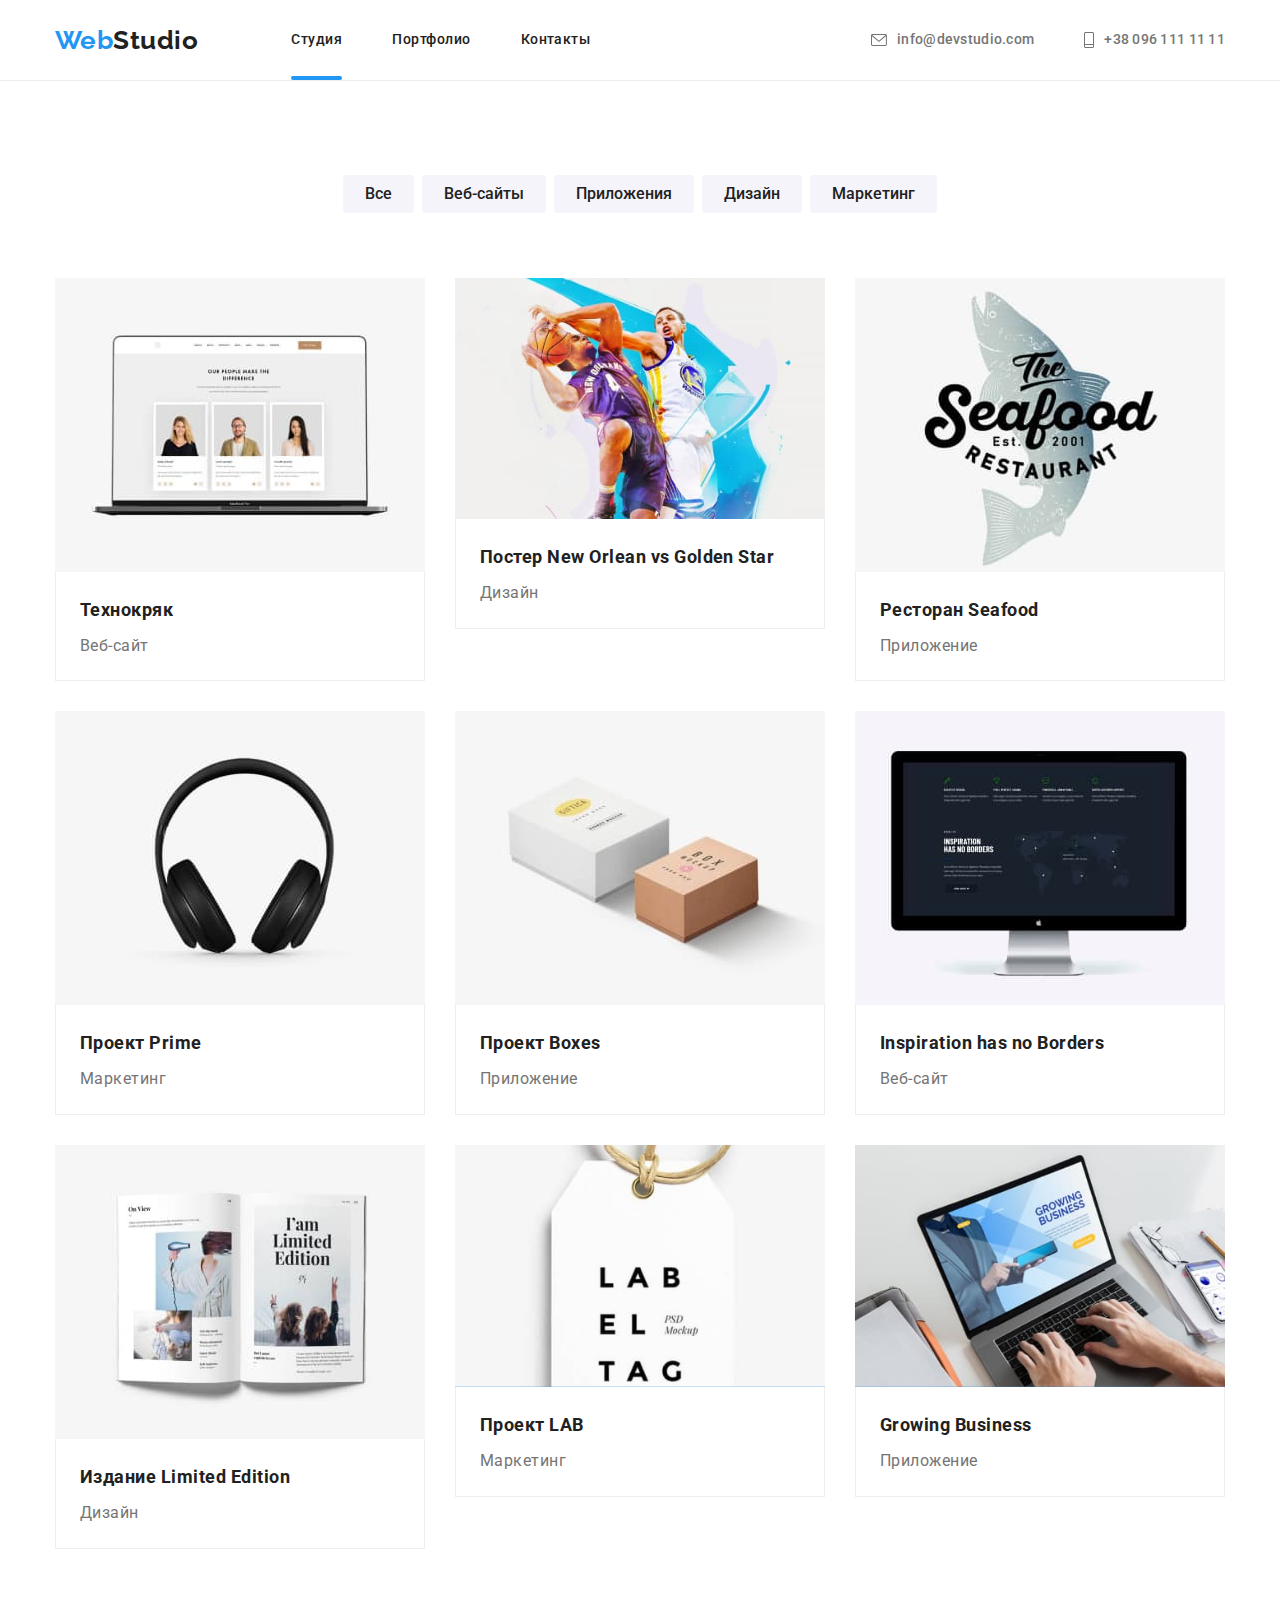
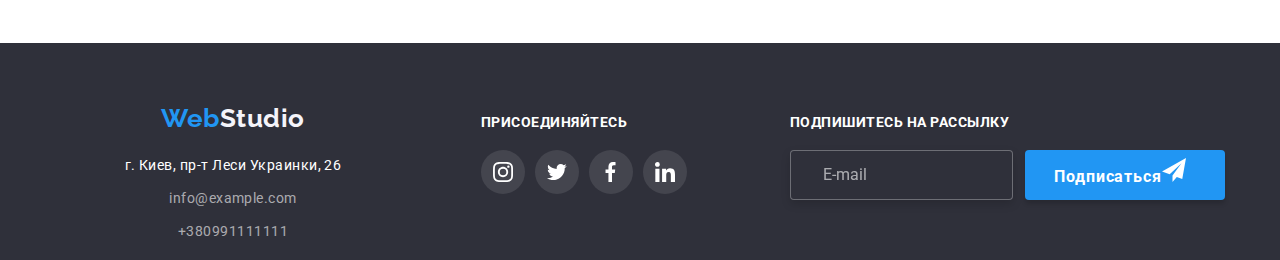
==== commit be2c4ab2: "hw-8-8-8-8" ====
--- a/portfolio.html
+++ b/portfolio.html
@@ -428,49 +428,48 @@
 
     </footer>
     <!-- мобильное меню  -->
-    <div class="mobile-menu" data-menu>
-        <nav class="mobile-nav">
-            <ul class="mobile-nav__list">
-                <li class="mobile-nav__item">
-                    <a href="./index.html" class="mobile-nav__link">Студия</a>
+     <div class="mobile-menu" data-menu>
+       <nav class="mobile-nav">
+         <ul class="mobile-nav__list">
+             <li class="mobile-nav__item">
+                 <a href="./index.html" class="mobile-nav__link">Студия</a>
                 </li>
-                <li class="mobile-nav__item ">
-                    <a href="./portfolio.html" class="mobile-nav__link">Портфолио</a>
+             <li class="mobile-nav__item ">
+                 <a href="./portfolio.html" class="mobile-nav__link">Портфолио</a>
                 </li>
-                <li class="mobile-nav__item">
-                    <a href="" class="mobile-nav__link">Контакты</a>
+             <li class="mobile-nav__item">
+                 <a href="" class="mobile-nav__link">Контакты</a>
                 </li>
-            </ul>
-            <ul class="mobile-contacts">
-                <li class="mobile-contacts__item">
-                    <a href="" class="mobile-contacts__link" href="tel: +380961111111">+38 096 111 11 11</a>
-                </li>
-                <li class="mobile-contacts__item">
-                    <a href="" class="mobile-contacts__mail" href="mailtoo:info@devstudio.com">info@devstudio.com</a>
-                </li>
-            </ul>
-            <ul class="mobile-socials">
-                <li class="mobile-socials__item">
-                    <a href="" class="mobile_socials__link" target="_blank" rel="noopener noreferrer">Instagram |</a>
-                </li>
-                <li class="mobile-socials__item">
-                    <a href="" class="mobile_socials__link" target="_blank" rel="noopener noreferrer">&nbsp;Twitter |</a>
-                </li>
-                <li class="mobile-socials__item">
-                    <a href="" class="mobile_socials__link" target="_blank" rel="noopener noreferrer">&nbsp;Facebook |</a>
-                </li>
-                <li class="mobile-socials__item">
-                    <a href="" class="mobile_socials__link" target="_blank" rel="noopener noreferrer">&nbsp;LinkedIn</a>
-                </li>
-            </ul>
-        </nav>
-    </div>
-    <script src="./js/menu.js"></script>
-    <script src="./js/modal.js"></script>
-    </body>
-    
-    </html>
-
+         </ul>
+        <ul class="mobile-contacts">
+            <li class="mobile-contacts__item">
+                <a href="" class="mobile-contacts__link" href="tel: +380961111111">+38 096 111 11 11</a>
+            </li>
+            <li class="mobile-contacts__item">
+                <a href="" class="mobile-contacts__mail" href="mailtoo:info@devstudio.com">info@devstudio.com</a>
+            </li>
+        </ul>
+        <ul class="mobile-socials">
+            <li class="mobile-socials__item">
+                <a href="" class="mobile_socials__link" target="_blank" rel="noopener noreferrer">Instagram |</a>
+            </li>
+            <li class="mobile-socials__item">
+                <a href="" class="mobile_socials__link" target="_blank" rel="noopener noreferrer">&nbsp;Twitter |</a>
+            </li>
+            <li class="mobile-socials__item">
+                <a href="" class="mobile_socials__link" target="_blank" rel="noopener noreferrer">&nbsp;Facebook |</a>
+            </li>
+            <li class="mobile-socials__item">
+                <a href="" class="mobile_socials__link" target="_blank" rel="noopener noreferrer">&nbsp;LinkedIn</a>
+            </li>
+        </ul>
+       </nav>
+    </div> 
+    <script src="./js/menu.js"></script> 
+     <script src="./js/modal.js"></script>
 </body>
+</html>
+
+</body>
 
 </html>--- a/css/main.min.css
+++ b/css/main.min.css
@@ -1 +1 @@
-:root{--primary-text-color: #2196f3;--title-text-color: #757575;--accent-color: #212121;--primary-background: #e5e5e5;--main-tetle-text: #ffffff}.visually-hidden{position:absolute;width:1px;height:1px;margin:-1px;border:0;padding:0;white-space:nowrap;clip-path:inset(100%);clip:rect(0 0 0 0);overflow:hidden}.body-common{color:var(--accent-color);font-family:Roboto,sans-serif;letter-spacing:.03em}h1,h2,h3,h4,p{margin-top:0;margin-bottom:0}ul{list-style:none;padding-left:0;margin:0;padding:0}textarea{resize:none}a{text-decoration:none}img{max-width:100%;display:block;height:auto}a{color:var(--accent-color);text-decoration:none}.body{color:var(--accent-color);font-family:Roboto,sans-serif;letter-spacing:.03em}.container{width:100%;padding-left:15px;padding-right:15px;margin-left:auto;margin-right:auto}@media screen and (min-width: 480px){.container{width:480px}}@media screen and (min-width: 768px){.container{width:768px}}@media screen and (min-width: 1200px){.container{width:1200px}}.header{border-bottom:1px solid #ececec}.container__nav{display:flex;align-items:center}.header__link{font-family:Raleway;font-weight:700;margin-right:93px}@media screen and (max-width: 768px){.header__link{margin-right:88px}}@media screen and (min-width: 320px){.header__link{font-size:24px;line-height:1.16}}@media screen and (min-width: 767px){.header__link{font-size:24px;line-height:1.16}}@media screen and (min-width: 1200px){.header__link{font-size:26px;line-height:1.19}}@media screen and (max-width: 767px){.nav{display:none}}.nav__list{display:flex}.nav__item{margin-right:50px}.nav__item:last-child{margin:0}.nav__link:active{color:var(--primary-text-color)}.nav__link{padding-top:32px;padding-bottom:32px;display:block;position:relative;transition:color 250ms cubic-bezier(0.4, 0, 0.2, 1)}.nav__link:hover,.nav__link:focus{color:var(--primary-text-color)}.nav__link:active::after,.nav__link:focus::after{opacity:0}.nav__link--active:after{content:"";display:block;width:100%;height:4px;background-color:var(--primary-text-color);border-radius:2px;position:absolute;left:0;bottom:0;opacity:1}.nav__link--current{color:#2196f3}.header-contacts{display:flex;justify-content:flex-end}.contacts{display:flex;margin-left:auto;flex-direction:column}@media screen and (max-width: 767px){.contacts{display:none}}@media screen and (min-width: 1200px){.contacts{flex-direction:row}}@media screen and (min-width: 767px){.contacts__link{margin-right:auto}}@media screen and (min-width: 1200px){.contacts__link{margin-right:50px}}.contacts__icon--phone{width:10px;height:16px;margin-right:10px;fill:currentColor;transition:fill 250ms cubic-bezier(0.4, 0, 0.2, 1)}.contacts__icon--mail{width:16px;height:12px;margin-right:10px;fill:currentColor;transition:fill 250ms cubic-bezier(0.4, 0, 0.2, 1)}.contacts__link:last-child{margin-right:0}a:hover .contacts__icon--mail{fill:var(--primary-text-color)}a:focus .contacts__icon--mail{fill:var(--primary-text-color)}a:hover .contacts__icon--phone{fill:var(--primary-text-color)}a:focus .contacts__icon--phone{fill:var(--primary-text-color)}.contacts__phone,.contacts__mail{color:var(--title-text-color);font-weight:500;font-size:14px;line-height:1.14;letter-spacing:.02em;align-items:center;display:flex;transition:color 250ms cubic-bezier(0.4, 0, 0.2, 1)}@media screen and (min-width: 767px){.contacts__phone,.contacts__mail{padding-top:5px;padding-bottom:5px}}@media screen and (min-width: 1200px){.contacts__phone,.contacts__mail{padding-top:32px;padding-bottom:32px}}.contacts__phone:hover,.contacts__phone:focus,.contacts__mail:hover,.contacts__mail:focus{color:var(--primary-text-color)}.plan{padding-top:94px;padding-bottom:94px}.plan__title{color:var(--accent-color);font-weight:700;font-size:14px;line-height:1.14;text-transform:uppercase;margin-bottom:10px}@media screen and (min-width: 320px)and (max-width: 767px){.plan__title{text-align:center}}.plan__list{padding:0;margin:0;list-style:none}@media screen and (min-width: 767px){.plan__list{display:flex;flex-wrap:wrap;margin-left:-30px;margin-top:-30px}}@media screen and (min-width: 1200px){.plan__list{display:flex;flex-wrap:wrap;margin-left:-30px;margin-top:-30px}}@media screen and (min-width: 767px){.plan__item{flex-basis:calc(50% - 30px);margin-left:30px;margin-top:30px}}@media screen and (min-width: 1200px){.plan__item{flex-basis:calc(25% - 30px);margin-left:30px;margin-top:30px}}.plan__item::before{display:block;content:"";height:120px;background-color:#f5f4fa;background-size:70px 70px;background-repeat:no-repeat;background-position:center;margin-bottom:30px}.plan__icon::before{background-image:url("../image/icon/antenna.svg")}.plan__vector::before{background-image:url("../image/icon/clock.svg")}.plan__diagram::before{background-image:url("../image/icon/diagram.svg")}.plan__astronaut::before{background-image:url("../image/icon/astronaut.svg")}.plan__advantage{font-size:14px;line-height:1.71}.mobile-menu{position:fixed;top:0;left:0;width:100vw;height:100vh;transform:translateX(100%);visibility:hidden;transition:transform 300ms;pointer-events:none}@media screen and (min-width: 480px)and (max-width: 767px){.mobile-menu{background-color:#fff;box-shadow:0px 4px 8px rgba(0,0,0,.04),0px 2px 4px rgba(0,0,0,.08),0px 1px 3px rgba(0,0,0,.16)}}.mobile-menu.is-open{transform:translateX(0);visibility:visible;pointer-events:initial}.mobile-nav{width:100%;height:100%;background-color:#fff;padding-top:48px;padding-left:40px}@media screen and (min-width: 480px)and (max-width: 767px){.mobile-nav{width:100%}}.mobile-nav__link{display:inline-block;margin-bottom:32px;font-weight:500;font-size:40px;line-height:47px;letter-spacing:.02em;color:#212121}.mobile-nav__link:hover{color:#2196f3}.mobile-nav__link:focus{color:#2196f3}.mobile-nav__list{display:inline-block;margin-bottom:306px}.mobile-contacts__link{display:inline-block;font-weight:500;font-size:34px;line-height:1.17;letter-spacing:.02em;color:#2196f3;margin-bottom:32px}.mobile-contacts__mail{display:inline-block;font-weight:500;font-size:24px;line-height:1.16px;letter-spacing:.02em;color:#757575;margin-bottom:64px}.mobile-socials{display:flex}.mobile_socials__link{font-weight:500;font-size:18px;line-height:1.2px;letter-spacing:.02em;color:#2196f3}.menu-btn{display:block;width:40px;height:40px;margin:0;padding:0;margin-left:auto;background-color:rgba(0,0,0,0);border:rgba(0,0,0,0);outline:rgba(0,0,0,0);z-index:99}@media screen and (min-width: 768px){.menu-btn{display:none}}.menu-btn__icon{width:40px;height:40px}.menu-btn__icon-open{opacity:0}.menu-btn__icon-close{opacity:1}.menu-btn.is-active .menu-btn__icon-open{opacity:1}.menu-btn.is-active .menu-btn__icon-close{opacity:0}.hero__button{color:var(--main-tetle-text);background-color:var(--primary-text-color);cursor:pointer;box-shadow:0px 4px 4px rgba(0,0,0,.15);border-radius:4px;font-weight:700;font-size:16px;line-height:1.88;width:200px;height:50px;display:block;margin-left:auto;margin-right:auto}.backdrop{position:fixed;top:0;left:0;width:100%;height:100%;background-color:rgba(0,0,0,.2);opacity:1;transition:opacity 250ms cubic-bezier(0.4, 0, 0.2, 1),visibility 250ms cubic-bezier(0.4, 0, 0.2, 1)}.backdrop.is-hidden{opacity:0;pointer-events:none;visibility:hidden}.backdrop.is-hidden .modal{transform:translate(-50%, -50%) scale(0.9)}.modal{background-color:var(--main-tetle-text);position:absolute;top:50%;left:50%;transform:translate(-50%, -50%) scale(1);transition:transform 250ms cubic-bezier(0.4, 0, 0.2, 1)}@media screen and (max-width: 479px){.modal{width:95%;height:95%}}@media screen and (min-width: 480px){.modal{width:450px;height:609px}}@media screen and (min-width: 1200px){.modal{width:528px;height:581px}}.buttom__close{position:absolute;top:8px;right:8px;width:30px;height:30px;cursor:pointer;border:1px solid rgba(0,0,0,.1);border-radius:100%;background:#fff}.buttom__close:before,.buttom__close:after{content:"";position:absolute;top:12px;left:4px;width:20px;height:2px;background:#000;transition:background-color 250ms cubic-bezier(0.4, 0, 0.2, 1)}.buttom__close:before{-webkit-transform:rotate(45deg);transform:rotate(45deg)}.buttom__close:after{-webkit-transform:rotate(-45deg);transform:rotate(-45deg)}.buttom__close:hover::before{background-color:var(--primary-text-color)}.buttom__close:hover::after{background-color:var(--primary-text-color)}.buttom__close:focus::before{background-color:var(--primary-text-color)}.buttom__close:focus::after{background-color:var(--primary-text-color)}.form{padding:40px;margin-left:auto;margin-right:auto}@media screen and (max-width: 767px){.form{overflow-x:scroll}}.form__field{margin-bottom:28px;display:flex;flex-direction:column;font-weight:400;font-size:12px;line-height:14px;color:var(--title-text-color)}.form__field{margin-bottom:10px;display:flex;flex-direction:column}.form__field:focus-within{fill:#2196f3}.form__user{position:absolute;top:130px;left:55px;width:12px;height:12px}@media screen and (min-width: 1200px){.form__user{top:107px;left:56px;width:12px;height:12px}}.form__phone{position:absolute;top:200px;left:55px;width:13px;height:13px}@media screen and (min-width: 1200px){.form__phone{top:174px;left:55px;width:13px;height:13px}}.form__mail{position:absolute;width:15px;height:12px;top:266px;left:54px}@media screen and (min-width: 1200px){.form__mail{top:243px;left:54px;width:15px;height:12px}}.form__name{display:block;height:40px;position:relative;transition:border 250ms cubic-bezier(0.4, 0, 0.2, 1)}.form__title{font-weight:700;font-size:20px;line-height:23px;text-align:center;margin-bottom:12px;color:var(--accent-color)}.form label{margin-bottom:4px}.form input{margin:0;padding:6px 10px;border:1px solid rgba(33,33,33,.2);border-radius:4px;padding-left:42px;outline:none}input:focus{border:1px solid var(--primary-text-color)}.form input::placeholder{padding-left:16px;font-size:12px;line-height:14px;letter-spacing:.01em;color:rgba(117,117,117,.5)}.form__agree{margin-top:20px;font-size:12px;line-height:1.17;letter-spacing:.03em}@media screen and (max-width: 479px){.form__agree{font-size:9px;line-height:1.1}}@media screen and (min-width: 1200px){.form__agree{font-size:14px;line-height:1.71}}.form__agree input{margin-right:8px}.form__agree label{display:flex;align-items:center}textarea:focus{border:1px solid var(--primary-text-color)}.form__comment{padding:16px;border:1px solid rgba(33,33,33,.2);box-sizing:border-box;border-radius:4px;height:120px;color:rgba(117,117,117,.5);outline:none;transition:border 250ms cubic-bezier(0.4, 0, 0.2, 1)}.visually-hidden:checked+.form__lable{border-color:#2196f3;background-color:#2196f3;background-image:url("../image/modal/check.svg");background-size:contain;background-origin:border-box;background-repeat:no-repeat}.visually-hidden:focus+.form__lable{border-color:#2196f3}.form__lable{display:inline-block;border:2px solid var(--accent-color);border-radius:2px;width:16px;height:15px;margin-right:8px}.button__send{display:block;width:200px;height:50px;background-color:var(--primary-text-color);box-shadow:0px 4px 4px rgba(0,0,0,.15);border-radius:4px;margin-left:auto;margin-right:auto;color:var(--main-tetle-text);font-weight:700;font-size:16px;line-height:30px;letter-spacing:.06em;margin-top:30px}.form__link{color:#2196f3;text-decoration:underline}.hero{background:#2f303a;max-width:1600px;padding-top:118px;padding-bottom:118px;height:400px;text-align:center;margin-left:auto;margin-right:auto;background-position:center;background-size:cover;background-repeat:no-repeat;background-image:linear-gradient(to right, rgba(47, 48, 58, 0.4), rgba(47, 48, 58, 0.4)),url(../image/bcg-hero/background-hero_sm@1x.jpg)}@media screen and (min-device-pixel-ratio: 2),(min-resolution: 192dpi),(min-resolution: 2dppx){.hero{background-image:linear-gradient(to right, rgba(47, 48, 58, 0.4), rgba(47, 48, 58, 0.4)),url(../image/bcg-hero/background-hero_sm@2x.jpg)}}@media screen and (min-width: 768px){.hero{background-image:linear-gradient(to right, rgba(47, 48, 58, 0.4), rgba(47, 48, 58, 0.4)),url(../image/bcg-hero/background-hero_md@1x.jpg);background-size:cover;background-position:center;background-repeat:no-repeat}}@media screen and (min-width: 768px)and (min-device-pixel-ratio: 2),screen and (min-width: 768px)and (min-resolution: 192dpi),screen and (min-width: 768px)and (min-resolution: 2dppx){.hero{background-image:linear-gradient(to right, rgba(47, 48, 58, 0.4), rgba(47, 48, 58, 0.4)),url(../image/bcg-hero/background-hero_md@2x.jpg)}}@media screen and (min-width: 1200px){.hero{padding-top:200px;padding-bottom:200px;height:600px;background-image:linear-gradient(to right, rgba(47, 48, 58, 0.4), rgba(47, 48, 58, 0.4)),url(../image/bcg-hero/background-hero_lg@1x.jpg);background-size:cover;background-position:center;background-repeat:no-repeat}}@media screen and (min-width: 1200px)and (min-device-pixel-ratio: 2),screen and (min-width: 1200px)and (min-resolution: 192dpi),screen and (min-width: 1200px)and (min-resolution: 2dppx){.hero{background-image:linear-gradient(to right, rgba(47, 48, 58, 0.4), rgba(47, 48, 58, 0.4)),url(../image/bcg-hero/background-hero_sm@2x.jpg)}}.hero__title{display:block;max-width:360px;font-weight:900;font-size:26px;line-height:1.62;text-align:center;letter-spacing:.06em;text-transform:uppercase;color:var(--main-tetle-text);margin-left:auto;margin-right:auto;margin-bottom:30px}@media screen and (min-width: 1200px){.hero__title{max-width:700px;font-size:44px;line-height:1.36}}@media screen and (max-width: 1199px){.about__section{display:none}}.about__list{padding:0;margin:0;list-style:none;display:flex;flex-wrap:wrap;margin-left:-30px;margin-top:-30px}.about__item{flex-basis:calc(33.3333333333% - 30px);margin-left:30px;margin-top:30px;position:relative}.about__item:last-child{margin-right:0}.about__title{color:var(--accent-color);font-size:36px;line-height:1.17;text-align:center;margin-bottom:50px}.about__text{position:absolute;bottom:0;width:370px;height:70px;background-color:rgba(47,48,58,.8)}.about__description{font-weight:700;font-size:14px;line-height:16px;text-align:center;text-transform:uppercase;color:#fff;padding-top:27px}.team{background:#f5f4fa;padding-top:94px;padding-bottom:94px}.team__list{padding:0;margin:0;list-style:none;margin-left:-30px;margin-top:-30px}@media screen and (min-width: 767px){.team__list{display:flex;flex-wrap:wrap}}@media screen and (min-width: 1200px){.team__list{display:flex;flex-wrap:wrap}}.team__item{background:#fff;box-shadow:0px 1px 3px rgba(0,0,0,.12),0px 1px 1px rgba(0,0,0,.14),0px 2px 1px rgba(0,0,0,.2);border-radius:0px 0px 4px 4px;padding:0;margin:0;list-style:none;margin-left:30px;margin-top:30px}@media screen and (min-width: 768px)and (max-width: 1199px){.team__item{flex-basis:calc(50% - 30px)}}@media screen and (min-width: 1200px){.team__item{flex-basis:calc(25% - 30px)}}.team__caption-list:last-child{margin-right:0}.team__caption{font-weight:bold;font-size:28px;line-height:1.17;text-align:center;letter-spacing:.03em;padding-bottom:30px}@media screen and (min-width: 1200px){.team__caption{font-size:36px;line-height:42px;margin-bottom:50px}}.team__title{font-weight:500;font-size:16px;line-height:1.18;text-align:center;margin-bottom:10px}.team__aside{padding-top:30px;padding-bottom:30px}.team__desc{font-size:16px;line-height:1.18;color:var(--title-text-color);margin-bottom:0;text-align:center}.team-list__icon{display:flex;padding-top:16px;justify-content:center}.team__icon{margin-right:10px;text-align:center}.team__icon:last-child{margin-right:0}.team__link{width:44px;height:44px;display:flex;justify-content:center;align-items:center;border-radius:50%;transition:background-color 250ms cubic-bezier(0.4, 0, 0.2, 1)}.team__link:hover,.team__link:focus{fill:#fff;background-color:#2196f3}.team__svg{width:20px;height:20px;fill:#afb1b8;transition:fill 250ms cubic-bezier(0.4, 0, 0.2, 1)}.team__link:hover .team__svg,.team__link:focus .team__svg{fill:#fff}.clients{padding-top:94px;padding-bottom:94px}.clients__list{padding:0;margin:0;list-style:none;justify-content:center;display:flex;flex-wrap:wrap;margin-left:-30px;margin-top:-30px}.clients__item{min-width:210px;min-height:92px;margin-left:30px;margin-top:30px;flex-basis:calc(50% - 30px)}@media screen and (min-width: 768px){.clients__item{flex-basis:calc(33.3333333333% - 30px);min-width:226px;min-height:92px}}@media screen and (min-width: 1200px){.clients__item{flex-basis:calc(14.2857142857% - 30px);min-width:170px;min-height:92px}}.clients__item{fill:#2196f3}.clients__link{display:flex;width:100%;height:100%;justify-content:center;align-items:center;border:1px solid #afb1b8;border-radius:4px;transition:border-color 250ms cubic-bezier(0.4, 0, 0.2, 1)}.clients__link:hover,.clients__link:focus{fill:#2196f3}.clients__link:hover,.clients__link:focus{border-color:#2196f3}.clients__link{fill:#afb1b8}.clients-title{text-align:center;font-weight:bold;font-size:36px;line-height:42px;color:var(--accent-color);margin-bottom:50px}.clients__icon:hover .clients__link,.clients__icon:focus .clients__link{fill:#2196f3}.clients__icon{width:106px;height:60px;transition:fill 250ms cubic-bezier(0.4, 0, 0.2, 1)}.footer{background:#2f303a;padding-top:60px;padding-bottom:60px}.footer__logo,.header__logo{color:var(--primary-text-color)}.footer__visible{color:#f5f4fa;font-family:Raleway}@media screen and (max-width: 1199px){.footer__wrapper{justify-content:center}}@media screen and (min-width: 1200px){.footer__wrapper{margin-right:70px;flex-grow:1;margin-bottom:-60px}}.footer__link{display:inline-block;font-family:Raleway;font-weight:700;font-size:26px;line-height:1.19;display:block;margin-bottom:20px}.footer__address{font-style:normal;font-size:14px;line-height:1.71;color:var(--main-tetle-text);margin-bottom:9px}.footer__item:not(:last-child){margin-bottom:9px}.footer__phone,.footer__mail{font-size:14px;line-height:1.71;color:rgba(255,255,255,.6)}.social-media__icon{display:flex;width:44px;height:44px;border-radius:50%;justify-content:center;align-items:center;transition:background-color 250ms cubic-bezier(0.4, 0, 0.2, 1)}.social-media__icon:hover,.social-media__icon:focus{fill:#fff;background-color:#2196f3}.social-media__network{width:20px;height:20px}.container__footer{text-align:center}@media screen and (min-width: 768px){.container__footer{display:flex;align-items:baseline;justify-content:space-around;flex-wrap:wrap}}@media screen and (min-width: 1200px){.container__footer{justify-content:left;flex-wrap:nowrap}}.social-media__list{display:flex}@media screen and (max-width: 1199px){.social-media__list{justify-content:center}}@media screen and (min-width: 1200px){.social-media__list{justify-content:center}}.social-media{display:flex;flex-direction:column}@media screen and (max-width: 767px){.social-media{margin-top:60px}}@media screen and (max-width: 1199px){.social-media{justify-content:center}}@media screen and (min-width: 1200px){.social-media{justify-content:left;margin-right:93px}}.social-media__join{font-weight:700;font-size:14px;line-height:16px;text-transform:uppercase;color:#fff;margin-bottom:20px;text-align:center}@media screen and (min-width: 1200px){.social-media__join{text-align:left}}.social-media__team{margin-right:10px;border-radius:50%;justify-content:center;align-items:center;background-color:rgba(255,255,255,.1);transition:opacity 250ms cubic-bezier(0.4, 0, 0.2, 1)}.social-media__team:not(:last-child){margin-right:10px}.social-media__network{fill:#fff}.subscribe__title{margin-bottom:20px;font-weight:700;font-size:14px;line-height:16px;text-transform:uppercase;color:var(--main-tetle-text)}@media screen and (min-width: 1200px){.subscribe__title{text-align:left}}.subscribe__form{margin-top:20px}@media screen and (min-width: 1200px){.subscribe__form{display:flex;align-items:center}}.footer-input{font-size:16px;line-height:1.25;padding-left:15px;align-items:center;width:100%;height:50px;background-color:#2f303a;border:1px solid rgba(255,255,255,.3);filter:drop-shadow(0px 4px 4px rgba(0, 0, 0, 0.15));border-radius:4px}@media screen and (max-width: 1199px){.footer-input{max-width:450px}}@media screen and (min-width: 480px){.footer-input{width:450px}}@media screen and (min-width: 1200px){.footer-input{max-width:100%}}.footer-input::placeholder{color:rgba(255,255,255,.6)}@media screen and (min-width: 768px){.subscribe{flex-wrap:nowrap}}@media screen and (max-width: 1199px){.subscribe{margin-top:60px}}@media screen and (min-width: 1200px){.subscribe{max-width:570px}}.subscribe__form input::placeholder{padding:16px}.subscribe__form input{padding-left:16px}.subscribe__button{display:inline-flex;align-items:center;justify-content:center;margin-top:20px;margin-right:auto;margin-left:auto;min-width:200px;height:50px;font-weight:700;font-size:16px;line-height:1.88;letter-spacing:.06em;background-color:var(--primary-text-color);border:none;border-radius:4px;box-shadow:0px 4px 4px rgba(0,0,0,.15)}@media screen and (min-width: 1200px){.subscribe__button{margin-top:0;margin-right:0;margin-left:12px}}.subscribe__button:hover,.subscribe__button:focus{background-color:#188ce8}.subscribe__text{font-weight:700;font-size:16px;line-height:30px;letter-spacing:.06em;color:var(--main-tetle-text);margin-right:10px}.subscribe__icon{width:24px;height:24px}.header__logo{font-family:Raleway;font-weight:700;font-size:26px;line-height:1.19}@media screen and (min-width: 1200px){.header__logo{font-size:26px}}.header__lable{color:var(--accent-color)}.nav__link{color:var(--accent-color);font-weight:500;font-size:14px;line-height:1.14}.nav__link:hover,.nav__link:focus{color:var(--primary-text-color)}.features{padding-top:94px;padding-bottom:94px}.features__benefits{display:flex;flex-wrap:wrap;margin-bottom:40px}@media screen and (min-width: 480px)and (man-width: 767px){.features__benefits{justify-content:start}}@media screen and (min-width: 768px){.features__benefits{justify-content:center;margin-bottom:30px}}@media screen and (min-width: 1199px){.features__benefits{transition:opacity 250ms cubic-bezier(0.4, 0, 0.2, 1);margin-bottom:50px}}@media screen and (min-width: 480px){.container{width:480px}}@media screen and (min-width: 768px){.container{width:768px}}@media screen and (min-width: 1200px){.container{width:1200px}}.features__benesits:not(:last-child){margin-right:8px;margin-bottom:15px}.features__button{cursor:pointer;color:var(--accent-color);background-color:#f5f4fa;font-weight:500;font-size:16px;line-height:1.6;border:none;border-radius:4px;font-family:Roboto;padding-left:22px;padding-right:22px;padding-top:6px;padding-bottom:6px;transition:color 250ms cubic-bezier(0.4, 0, 0.2, 1),background-color 250ms cubic-bezier(0.4, 0, 0.2, 1)}.features__button:hover,.features__button:focus{color:#fff;background-color:var(--primary-text-color)}.features__button:hover,.features__button:focus{box-shadow:0px 3px 1px rgba(0,0,0,.1),0px 1px 2px rgba(0,0,0,.08),0px 2px 2px rgba(0,0,0,.12)}.project__list{padding:0;margin:0;list-style:none;margin-left:-30px;margin-top:-30px}@media screen and (min-width: 767px){.project__list{display:flex;flex-wrap:wrap}}@media screen and (min-width: 1200px){.project__list{display:flex;flex-wrap:wrap}}.project__item{padding:0;margin:0;list-style:none;margin-left:30px;margin-top:30px}@media screen and (min-width: 768px)and (max-width: 1199px){.project__item{flex-basis:calc(50% - 30px)}}@media screen and (min-width: 1200px){.project__item{flex-basis:calc(33.3333333333% - 30px)}}.project__link:hover .project__active,.project__link:focus .project__active{transform:translateY(0)}.project__card{overflow:hidden;position:relative}.project__active{transform:translateY(100%);padding:63px 24px;display:block;position:absolute;font-weight:400;font-size:18px;line-height:28px;color:var(--main-tetle-text);background-color:rgba(33,150,243,.9);justify-content:center;height:100%;width:100%;top:0;left:0;transition:transform 250ms cubic-bezier(0.4, 0, 0.2, 1)}.project__link{display:inline-block;transition:box-shadow 250ms cubic-bezier(0.4, 0, 0.2, 1)}.project__link:hover,.project__link:focus{box-shadow:0px 1px 1px rgba(0,0,0,.12),0px 4px 4px rgba(0,0,0,.06),1px 4px 6px rgba(0,0,0,.16)}@media screen and (min-width: 768px)and (max-width: 1199px){.project__link{display:flex;flex-direction:column}}.project__title{font-weight:700;font-size:18px;line-height:2;margin-bottom:4px}.project__text{font-weight:400;font-size:16px;line-height:1.8}.project__text{color:var(--title-text-color)}.project__description{padding:20px 24px;margin:0;border-left:1px solid #eee;border-right:1px solid #eee;border-bottom:1px solid #eee}/*# sourceMappingURL=main.min.css.map */+:root{--primary-text-color: #2196f3;--title-text-color: #757575;--accent-color: #212121;--primary-background: #e5e5e5;--main-tetle-text: #ffffff}.visually-hidden{position:absolute;width:1px;height:1px;margin:-1px;border:0;padding:0;white-space:nowrap;clip-path:inset(100%);clip:rect(0 0 0 0);overflow:hidden}.body-common{color:var(--accent-color);font-family:Roboto,sans-serif;letter-spacing:.03em}h1,h2,h3,h4,p{margin-top:0;margin-bottom:0}ul{list-style:none;padding-left:0;margin:0;padding:0}textarea{resize:none}a{text-decoration:none}img{max-width:100%;display:block;height:auto}a{color:var(--accent-color);text-decoration:none}.body{color:var(--accent-color);font-family:Roboto,sans-serif;letter-spacing:.03em}.container{width:100%;padding-left:15px;padding-right:15px;margin-left:auto;margin-right:auto}@media screen and (min-width: 480px){.container{width:480px}}@media screen and (min-width: 768px){.container{width:768px}}@media screen and (min-width: 1200px){.container{width:1200px}}.header{border-bottom:1px solid #ececec}.container__nav{display:flex;align-items:center}.header__link{font-family:Raleway;font-weight:700;margin-right:93px}@media screen and (max-width: 768px){.header__link{margin-right:88px}}@media screen and (min-width: 320px){.header__link{font-size:24px;line-height:1.16}}@media screen and (min-width: 767px){.header__link{font-size:24px;line-height:1.16}}@media screen and (min-width: 1200px){.header__link{font-size:26px;line-height:1.19}}@media screen and (max-width: 767px){.nav{display:none}}.nav__list{display:flex}.nav__item{margin-right:50px}.nav__item:last-child{margin:0}.nav__link:active{color:var(--primary-text-color)}.nav__link{padding-top:32px;padding-bottom:32px;display:block;position:relative;transition:color 250ms cubic-bezier(0.4, 0, 0.2, 1)}.nav__link:hover,.nav__link:focus{color:var(--primary-text-color)}.nav__link:active::after,.nav__link:focus::after{opacity:0}.nav__link--active:after{content:"";display:block;width:100%;height:4px;background-color:var(--primary-text-color);border-radius:2px;position:absolute;left:0;bottom:0;opacity:1}.nav__link--current{color:#2196f3}.header-contacts{display:flex;justify-content:flex-end}.contacts{display:flex;margin-left:auto;flex-direction:column}@media screen and (max-width: 767px){.contacts{display:none}}@media screen and (min-width: 1200px){.contacts{flex-direction:row}}@media screen and (min-width: 767px){.contacts__link{margin-right:auto}}@media screen and (min-width: 1200px){.contacts__link{margin-right:50px}}.contacts__icon--phone{width:10px;height:16px;margin-right:10px;fill:currentColor;transition:fill 250ms cubic-bezier(0.4, 0, 0.2, 1)}.contacts__icon--mail{width:16px;height:12px;margin-right:10px;fill:currentColor;transition:fill 250ms cubic-bezier(0.4, 0, 0.2, 1)}.contacts__link:last-child{margin-right:0}a:hover .contacts__icon--mail{fill:var(--primary-text-color)}a:focus .contacts__icon--mail{fill:var(--primary-text-color)}a:hover .contacts__icon--phone{fill:var(--primary-text-color)}a:focus .contacts__icon--phone{fill:var(--primary-text-color)}.contacts__phone,.contacts__mail{color:var(--title-text-color);font-weight:500;font-size:14px;line-height:1.14;letter-spacing:.02em;align-items:center;display:flex;transition:color 250ms cubic-bezier(0.4, 0, 0.2, 1)}@media screen and (min-width: 767px){.contacts__phone,.contacts__mail{padding-top:5px;padding-bottom:5px}}@media screen and (min-width: 1200px){.contacts__phone,.contacts__mail{padding-top:32px;padding-bottom:32px}}.contacts__phone:hover,.contacts__phone:focus,.contacts__mail:hover,.contacts__mail:focus{color:var(--primary-text-color)}.plan{padding-top:94px;padding-bottom:94px}.plan__title{color:var(--accent-color);font-weight:700;font-size:14px;line-height:1.14;text-transform:uppercase;margin-bottom:10px}@media screen and (min-width: 320px)and (max-width: 767px){.plan__title{text-align:center}}.plan__list{padding:0;margin:0;list-style:none;margin-left:-30px;margin-top:-30px}@media screen and (min-width: 767px){.plan__list{display:flex;flex-wrap:wrap;margin-left:-30px;margin-top:-30px}}@media screen and (min-width: 1200px){.plan__list{display:flex;flex-wrap:wrap;margin-left:-30px;margin-top:-30px}}.plan__item{margin-left:30px;margin-top:30px}@media screen and (min-width: 767px){.plan__item{flex-basis:calc(50% - 30px);margin-left:30px;margin-top:30px}}@media screen and (min-width: 1200px){.plan__item{flex-basis:calc(25% - 30px);margin-left:30px;margin-top:30px}}.plan__item::before{display:block;content:"";height:120px;background-color:#f5f4fa;background-size:70px 70px;background-repeat:no-repeat;background-position:center;margin-bottom:30px}.plan__icon::before{background-image:url("../image/icon/antenna.svg")}.plan__vector::before{background-image:url("../image/icon/clock.svg")}.plan__diagram::before{background-image:url("../image/icon/diagram.svg")}.plan__astronaut::before{background-image:url("../image/icon/astronaut.svg")}.plan__advantage{font-size:14px;line-height:1.71}.mobile-menu{position:fixed;top:0;left:0;width:100vw;height:100vh;transform:translateX(100%);visibility:hidden;transition:transform 300ms;pointer-events:none}@media screen and (min-width: 480px)and (max-width: 767px){.mobile-menu{background-color:#fff;box-shadow:0px 4px 8px rgba(0,0,0,.04),0px 2px 4px rgba(0,0,0,.08),0px 1px 3px rgba(0,0,0,.16)}}.mobile-menu.is-open{transform:translateX(0);visibility:visible;pointer-events:initial}.mobile-nav{width:100%;height:100%;background-color:#fff;padding-top:48px;padding-left:40px}@media screen and (min-width: 480px)and (max-width: 767px){.mobile-nav{width:100%}}.mobile-nav__link{display:inline-block;margin-bottom:32px;font-weight:500;font-size:40px;line-height:47px;letter-spacing:.02em;color:#212121}.mobile-nav__link:hover{color:#2196f3}.mobile-nav__link:focus{color:#2196f3}.mobile-nav__list{display:inline-block;margin-bottom:306px}.mobile-contacts__link{display:inline-block;font-weight:500;font-size:34px;line-height:1.17;letter-spacing:.02em;color:#2196f3;margin-bottom:32px}.mobile-contacts__mail{display:inline-block;font-weight:500;font-size:24px;line-height:1.16px;letter-spacing:.02em;color:#757575;margin-bottom:64px}.mobile-socials{display:flex}.mobile_socials__link{font-weight:500;font-size:18px;line-height:1.2px;letter-spacing:.02em;color:#2196f3}.menu-btn{display:block;width:40px;height:40px;margin:0;padding:0;margin-left:auto;background-color:rgba(0,0,0,0);border:rgba(0,0,0,0);outline:rgba(0,0,0,0);z-index:99}@media screen and (min-width: 768px){.menu-btn{display:none}}.menu-btn__icon{width:40px;height:40px}.menu-btn__icon-open{opacity:0}.menu-btn__icon-close{opacity:1}.menu-btn.is-active .menu-btn__icon-open{opacity:1}.menu-btn.is-active .menu-btn__icon-close{opacity:0}.hero__button{color:var(--main-tetle-text);background-color:var(--primary-text-color);cursor:pointer;box-shadow:0px 4px 4px rgba(0,0,0,.15);border-radius:4px;font-weight:700;font-size:16px;line-height:1.88;width:200px;height:50px;display:block;margin-left:auto;margin-right:auto}.backdrop{position:fixed;top:0;left:0;width:100%;height:100%;background-color:rgba(0,0,0,.2);opacity:1;z-index:100;transition:opacity 250ms cubic-bezier(0.4, 0, 0.2, 1),visibility 250ms cubic-bezier(0.4, 0, 0.2, 1)}.backdrop.is-hidden{opacity:0;pointer-events:none;visibility:hidden}.backdrop.is-hidden .modal{transform:translate(-50%, -50%) scale(0.9)}.modal{background-color:var(--main-tetle-text);position:absolute;top:50%;left:50%;transform:translate(-50%, -50%) scale(1);transition:transform 250ms cubic-bezier(0.4, 0, 0.2, 1)}@media screen and (max-width: 479px){.modal{width:95%;height:95%}}@media screen and (min-width: 480px){.modal{width:450px;height:609px}}@media screen and (min-width: 1200px){.modal{width:528px;height:581px}}.buttom__close{position:absolute;top:8px;right:8px;width:30px;height:30px;cursor:pointer;border:1px solid rgba(0,0,0,.1);border-radius:100%;background:#fff}.buttom__close:before,.buttom__close:after{content:"";position:absolute;top:12px;left:4px;width:20px;height:2px;background:#000;transition:background-color 250ms cubic-bezier(0.4, 0, 0.2, 1)}.buttom__close:before{-webkit-transform:rotate(45deg);transform:rotate(45deg)}.buttom__close:after{-webkit-transform:rotate(-45deg);transform:rotate(-45deg)}.buttom__close:hover::before{background-color:var(--primary-text-color)}.buttom__close:hover::after{background-color:var(--primary-text-color)}.buttom__close:focus::before{background-color:var(--primary-text-color)}.buttom__close:focus::after{background-color:var(--primary-text-color)}.form{padding:40px;margin-left:auto;margin-right:auto}@media screen and (max-width: 767px){.form{overflow-x:scroll}}.form__field{margin-bottom:28px;display:flex;flex-direction:column;font-weight:400;font-size:12px;line-height:14px;color:var(--title-text-color)}.form__field{margin-bottom:10px;display:flex;flex-direction:column}.form__field:focus-within{fill:#2196f3}.form__user{position:absolute;top:130px;left:55px;width:12px;height:12px}@media screen and (min-width: 1200px){.form__user{top:107px;left:56px;width:12px;height:12px}}.form__phone{position:absolute;top:200px;left:55px;width:13px;height:13px}@media screen and (min-width: 1200px){.form__phone{top:174px;left:55px;width:13px;height:13px}}.form__mail{position:absolute;width:15px;height:12px;top:266px;left:54px}@media screen and (min-width: 1200px){.form__mail{top:243px;left:54px;width:15px;height:12px}}.form__name{display:block;height:40px;position:relative;transition:border 250ms cubic-bezier(0.4, 0, 0.2, 1)}.form__title{font-weight:700;font-size:20px;line-height:23px;text-align:center;margin-bottom:12px;color:var(--accent-color)}.form label{margin-bottom:4px}.form input{margin:0;padding:6px 10px;border:1px solid rgba(33,33,33,.2);border-radius:4px;padding-left:42px;outline:none}input:focus{border:1px solid var(--primary-text-color)}.form input::placeholder{padding-left:16px;font-size:12px;line-height:14px;letter-spacing:.01em;color:rgba(117,117,117,.5)}.form__agree{margin-top:20px;font-size:12px;line-height:1.17;letter-spacing:.03em}@media screen and (max-width: 479px){.form__agree{font-size:9px;line-height:1.1}}@media screen and (min-width: 1200px){.form__agree{font-size:14px;line-height:1.71}}.form__agree input{margin-right:8px}.form__agree label{display:flex;align-items:center}textarea:focus{border:1px solid var(--primary-text-color)}.form__comment{padding:16px;border:1px solid rgba(33,33,33,.2);box-sizing:border-box;border-radius:4px;height:120px;color:rgba(117,117,117,.5);outline:none;transition:border 250ms cubic-bezier(0.4, 0, 0.2, 1)}.visually-hidden:checked+.form__lable{border-color:#2196f3;background-color:#2196f3;background-image:url("../image/modal/check.svg");background-size:contain;background-origin:border-box;background-repeat:no-repeat}.visually-hidden:focus+.form__lable{border-color:#2196f3}.form__lable{display:inline-block;border:2px solid var(--accent-color);border-radius:2px;width:16px;height:15px;margin-right:8px}.button__send{display:block;width:200px;height:50px;background-color:var(--primary-text-color);box-shadow:0px 4px 4px rgba(0,0,0,.15);border-radius:4px;margin-left:auto;margin-right:auto;color:var(--main-tetle-text);font-weight:700;font-size:16px;line-height:30px;letter-spacing:.06em;margin-top:30px}.form__link{color:#2196f3;text-decoration:underline}.hero{background:#2f303a;max-width:1600px;padding-top:118px;padding-bottom:118px;height:400px;text-align:center;margin-left:auto;margin-right:auto;background-position:center;background-size:cover;background-repeat:no-repeat;background-image:linear-gradient(to right, rgba(47, 48, 58, 0.4), rgba(47, 48, 58, 0.4)),url(../image/bcg-hero/background-hero_sm@1x.jpg)}@media screen and (min-device-pixel-ratio: 2),(min-resolution: 192dpi),(min-resolution: 2dppx){.hero{background-image:linear-gradient(to right, rgba(47, 48, 58, 0.4), rgba(47, 48, 58, 0.4)),url(../image/bcg-hero/background-hero_sm@2x.jpg)}}@media screen and (min-width: 768px){.hero{background-image:linear-gradient(to right, rgba(47, 48, 58, 0.4), rgba(47, 48, 58, 0.4)),url(../image/bcg-hero/background-hero_md@1x.jpg);background-size:cover;background-position:center;background-repeat:no-repeat}}@media screen and (min-width: 768px)and (min-device-pixel-ratio: 2),screen and (min-width: 768px)and (min-resolution: 192dpi),screen and (min-width: 768px)and (min-resolution: 2dppx){.hero{background-image:linear-gradient(to right, rgba(47, 48, 58, 0.4), rgba(47, 48, 58, 0.4)),url(../image/bcg-hero/background-hero_md@2x.jpg)}}@media screen and (min-width: 1200px){.hero{padding-top:200px;padding-bottom:200px;height:600px;background-image:linear-gradient(to right, rgba(47, 48, 58, 0.4), rgba(47, 48, 58, 0.4)),url(../image/bcg-hero/background-hero_lg@1x.jpg);background-size:cover;background-position:center;background-repeat:no-repeat}}@media screen and (min-width: 1200px)and (min-device-pixel-ratio: 2),screen and (min-width: 1200px)and (min-resolution: 192dpi),screen and (min-width: 1200px)and (min-resolution: 2dppx){.hero{background-image:linear-gradient(to right, rgba(47, 48, 58, 0.4), rgba(47, 48, 58, 0.4)),url(../image/bcg-hero/background-hero_sm@2x.jpg)}}.hero__title{display:block;max-width:360px;font-weight:900;font-size:26px;line-height:1.62;text-align:center;letter-spacing:.06em;text-transform:uppercase;color:var(--main-tetle-text);margin-left:auto;margin-right:auto;margin-bottom:30px}@media screen and (min-width: 1200px){.hero__title{max-width:700px;font-size:44px;line-height:1.36}}@media screen and (max-width: 1199px){.about__section{display:none}}.about__list{padding:0;margin:0;list-style:none;display:flex;flex-wrap:wrap;margin-left:-30px;margin-top:-30px}.about__item{flex-basis:calc(33.3333333333% - 30px);margin-left:30px;margin-top:30px;position:relative}.about__item:last-child{margin-right:0}.about__title{color:var(--accent-color);font-size:36px;line-height:1.17;text-align:center;margin-bottom:50px}.about__text{position:absolute;bottom:0;width:370px;height:70px;background-color:rgba(47,48,58,.8)}.about__description{font-weight:700;font-size:14px;line-height:16px;text-align:center;text-transform:uppercase;color:#fff;padding-top:27px}.team{background:#f5f4fa;padding-top:94px;padding-bottom:94px}.team__list{padding:0;margin:0;list-style:none;margin-left:-30px;margin-top:-30px}@media screen and (min-width: 767px){.team__list{display:flex;flex-wrap:wrap}}@media screen and (min-width: 1200px){.team__list{display:flex;flex-wrap:wrap}}.team__item{background:#fff;box-shadow:0px 1px 3px rgba(0,0,0,.12),0px 1px 1px rgba(0,0,0,.14),0px 2px 1px rgba(0,0,0,.2);border-radius:0px 0px 4px 4px;padding:0;margin:0;list-style:none;margin-left:30px;margin-top:30px}@media screen and (min-width: 768px)and (max-width: 1199px){.team__item{flex-basis:calc(50% - 30px)}}@media screen and (min-width: 1200px){.team__item{flex-basis:calc(25% - 30px)}}.team__caption-list:last-child{margin-right:0}.team__caption{font-weight:bold;font-size:28px;line-height:1.17;text-align:center;letter-spacing:.03em;padding-bottom:30px}@media screen and (min-width: 1200px){.team__caption{font-size:36px;line-height:42px;margin-bottom:50px}}.team__title{font-weight:500;font-size:16px;line-height:1.18;text-align:center;margin-bottom:10px}.team__aside{padding-top:30px;padding-bottom:30px}.team__desc{font-size:16px;line-height:1.18;color:var(--title-text-color);margin-bottom:0;text-align:center}.team-list__icon{display:flex;padding-top:16px;justify-content:center}.team__icon{margin-right:10px;text-align:center}.team__icon:last-child{margin-right:0}.team__link{width:44px;height:44px;display:flex;justify-content:center;align-items:center;border-radius:50%;transition:background-color 250ms cubic-bezier(0.4, 0, 0.2, 1)}.team__link:hover,.team__link:focus{fill:#fff;background-color:#2196f3}.team__svg{width:20px;height:20px;fill:#afb1b8;transition:fill 250ms cubic-bezier(0.4, 0, 0.2, 1)}.team__link:hover .team__svg,.team__link:focus .team__svg{fill:#fff}.clients{padding-top:94px;padding-bottom:94px}.clients__list{padding:0;margin:0;list-style:none;justify-content:center;display:flex;flex-wrap:wrap;margin-left:-30px;margin-top:-30px}.clients__item{min-width:210px;min-height:92px;margin-left:30px;margin-top:30px;flex-basis:calc(50% - 30px)}@media screen and (min-width: 768px){.clients__item{flex-basis:calc(33.3333333333% - 30px);min-width:226px;min-height:92px}}@media screen and (min-width: 1200px){.clients__item{flex-basis:calc(14.2857142857% - 30px);min-width:170px;min-height:92px}}.clients__item{fill:#2196f3}.clients__link{display:flex;width:100%;height:100%;justify-content:center;align-items:center;border:1px solid #afb1b8;border-radius:4px;transition:border-color 250ms cubic-bezier(0.4, 0, 0.2, 1)}.clients__link:hover,.clients__link:focus{fill:#2196f3}.clients__link:hover,.clients__link:focus{border-color:#2196f3}.clients__link{fill:#afb1b8}.clients-title{text-align:center;font-weight:bold;font-size:36px;line-height:42px;color:var(--accent-color);margin-bottom:50px}.clients__icon:hover .clients__link,.clients__icon:focus .clients__link{fill:#2196f3}.clients__icon{width:106px;height:60px;transition:fill 250ms cubic-bezier(0.4, 0, 0.2, 1)}.footer{background:#2f303a;padding-top:60px;padding-bottom:60px}.footer__logo,.header__logo{color:var(--primary-text-color)}.footer__visible{color:#f5f4fa;font-family:Raleway}@media screen and (max-width: 1199px){.footer__wrapper{justify-content:center}}@media screen and (min-width: 1200px){.footer__wrapper{margin-right:70px;flex-grow:1;margin-bottom:-60px}}.footer__link{display:inline-block;font-family:Raleway;font-weight:700;font-size:26px;line-height:1.19;display:block;margin-bottom:20px}.footer__address{font-style:normal;font-size:14px;line-height:1.71;color:var(--main-tetle-text);margin-bottom:9px}.footer__item:not(:last-child){margin-bottom:9px}.footer__phone,.footer__mail{font-size:14px;line-height:1.71;color:rgba(255,255,255,.6)}.social-media__icon{display:flex;width:44px;height:44px;border-radius:50%;justify-content:center;align-items:center;transition:background-color 250ms cubic-bezier(0.4, 0, 0.2, 1)}.social-media__icon:hover,.social-media__icon:focus{fill:#fff;background-color:#2196f3}.social-media__network{width:20px;height:20px}.container__footer{text-align:center}@media screen and (min-width: 768px){.container__footer{display:flex;align-items:baseline;justify-content:space-around;flex-wrap:wrap}}@media screen and (min-width: 1200px){.container__footer{justify-content:left;flex-wrap:nowrap}}.social-media__list{display:flex}@media screen and (max-width: 1199px){.social-media__list{justify-content:center}}@media screen and (min-width: 1200px){.social-media__list{justify-content:center}}.social-media{display:flex;flex-direction:column}@media screen and (max-width: 767px){.social-media{margin-top:60px}}@media screen and (max-width: 1199px){.social-media{justify-content:center}}@media screen and (min-width: 1200px){.social-media{justify-content:left;margin-right:93px}}.social-media__join{font-weight:700;font-size:14px;line-height:16px;text-transform:uppercase;color:#fff;margin-bottom:20px;text-align:center}@media screen and (min-width: 1200px){.social-media__join{text-align:left}}.social-media__team{margin-right:10px;border-radius:50%;justify-content:center;align-items:center;background-color:rgba(255,255,255,.1);transition:opacity 250ms cubic-bezier(0.4, 0, 0.2, 1)}.social-media__team:not(:last-child){margin-right:10px}.social-media__network{fill:#fff}.subscribe__title{margin-bottom:20px;font-weight:700;font-size:14px;line-height:16px;text-transform:uppercase;color:var(--main-tetle-text)}@media screen and (min-width: 1200px){.subscribe__title{text-align:left}}.subscribe__form{margin-top:20px}@media screen and (min-width: 1200px){.subscribe__form{display:flex;align-items:center}}.footer-input{font-size:16px;line-height:1.25;padding-left:15px;align-items:center;width:100%;height:50px;background-color:#2f303a;border:1px solid rgba(255,255,255,.3);filter:drop-shadow(0px 4px 4px rgba(0, 0, 0, 0.15));border-radius:4px}@media screen and (max-width: 1199px){.footer-input{max-width:450px}}@media screen and (min-width: 1200px){.footer-input{max-width:100%}}.footer-input::placeholder{color:rgba(255,255,255,.6)}@media screen and (min-width: 768px){.subscribe{flex-direction:column}}@media screen and (max-width: 1199px){.subscribe{margin-top:60px}}@media screen and (min-width: 1200px){.subscribe{max-width:570px}}.subscribe__form input::placeholder{padding:16px}.subscribe__form input{padding-left:16px}.subscribe__button{display:inline-flex;align-items:center;justify-content:center;margin-top:20px;margin-right:auto;margin-left:auto;min-width:200px;height:50px;font-weight:700;font-size:16px;line-height:1.88;letter-spacing:.06em;background-color:var(--primary-text-color);border:none;border-radius:4px;box-shadow:0px 4px 4px rgba(0,0,0,.15)}@media screen and (min-width: 1200px){.subscribe__button{margin-top:0;margin-right:0;margin-left:12px}}.subscribe__button:hover,.subscribe__button:focus{background-color:#188ce8}.subscribe__text{font-weight:700;font-size:16px;line-height:30px;letter-spacing:.06em;color:var(--main-tetle-text);margin-right:10px}.subscribe__icon{width:24px;height:24px}.header__logo{font-family:Raleway;font-weight:700;font-size:26px;line-height:1.19}@media screen and (min-width: 1200px){.header__logo{font-size:26px}}.header__lable{color:var(--accent-color)}.nav__link{color:var(--accent-color);font-weight:500;font-size:14px;line-height:1.14}.nav__link:hover,.nav__link:focus{color:var(--primary-text-color)}.features{padding-top:94px;padding-bottom:94px}.features__benefits{display:flex;flex-wrap:wrap;margin-bottom:40px}@media screen and (min-width: 480px)and (man-width: 767px){.features__benefits{justify-content:start}}@media screen and (min-width: 768px){.features__benefits{justify-content:center;margin-bottom:30px}}@media screen and (min-width: 1199px){.features__benefits{transition:opacity 250ms cubic-bezier(0.4, 0, 0.2, 1);margin-bottom:50px}}@media screen and (min-width: 480px){.container{width:480px}}@media screen and (min-width: 768px){.container{width:768px}}@media screen and (min-width: 1200px){.container{width:1200px}}.features__benesits:not(:last-child){margin-right:8px;margin-bottom:15px}.features__button{cursor:pointer;color:var(--accent-color);background-color:#f5f4fa;font-weight:500;font-size:16px;line-height:1.6;border:none;border-radius:4px;font-family:Roboto;padding-left:22px;padding-right:22px;padding-top:6px;padding-bottom:6px;transition:color 250ms cubic-bezier(0.4, 0, 0.2, 1),background-color 250ms cubic-bezier(0.4, 0, 0.2, 1)}.features__button:hover,.features__button:focus{color:#fff;background-color:var(--primary-text-color)}.features__button:hover,.features__button:focus{box-shadow:0px 3px 1px rgba(0,0,0,.1),0px 1px 2px rgba(0,0,0,.08),0px 2px 2px rgba(0,0,0,.12)}.project__list{padding:0;margin:0;list-style:none;margin-left:-30px;margin-top:-30px}@media screen and (min-width: 767px){.project__list{display:flex;flex-wrap:wrap}}@media screen and (min-width: 1200px){.project__list{display:flex;flex-wrap:wrap}}.project__item{padding:0;margin:0;list-style:none;margin-left:30px;margin-top:30px;align-items:stretch}@media screen and (min-width: 768px)and (max-width: 1199px){.project__item{flex-basis:calc(50% - 30px)}}@media screen and (min-width: 1200px){.project__item{flex-basis:calc(33.3333333333% - 30px)}}.project__link:hover .project__active,.project__link:focus .project__active{transform:translateY(0)}.project__card{overflow:hidden;position:relative}.project__active{transform:translateY(100%);padding:63px 24px;display:block;position:absolute;font-weight:400;font-size:18px;line-height:28px;color:var(--main-tetle-text);background-color:rgba(33,150,243,.9);justify-content:center;height:100%;width:100%;top:0;left:0;transition:transform 250ms cubic-bezier(0.4, 0, 0.2, 1)}.project__link{display:inline-block;transition:box-shadow 250ms cubic-bezier(0.4, 0, 0.2, 1)}.project__link:hover,.project__link:focus{box-shadow:0px 1px 1px rgba(0,0,0,.12),0px 4px 4px rgba(0,0,0,.06),1px 4px 6px rgba(0,0,0,.16)}@media screen and (min-width: 768px)and (max-width: 1199px){.project__link{display:flex;flex-direction:column}}.project__title{font-weight:700;font-size:18px;line-height:2;margin-bottom:4px}.project__text{font-weight:400;font-size:16px;line-height:1.8}.project__text{color:var(--title-text-color)}.project__description{padding:20px 24px;margin:0;border-left:1px solid #eee;border-right:1px solid #eee;border-bottom:1px solid #eee}/*# sourceMappingURL=main.min.css.map */